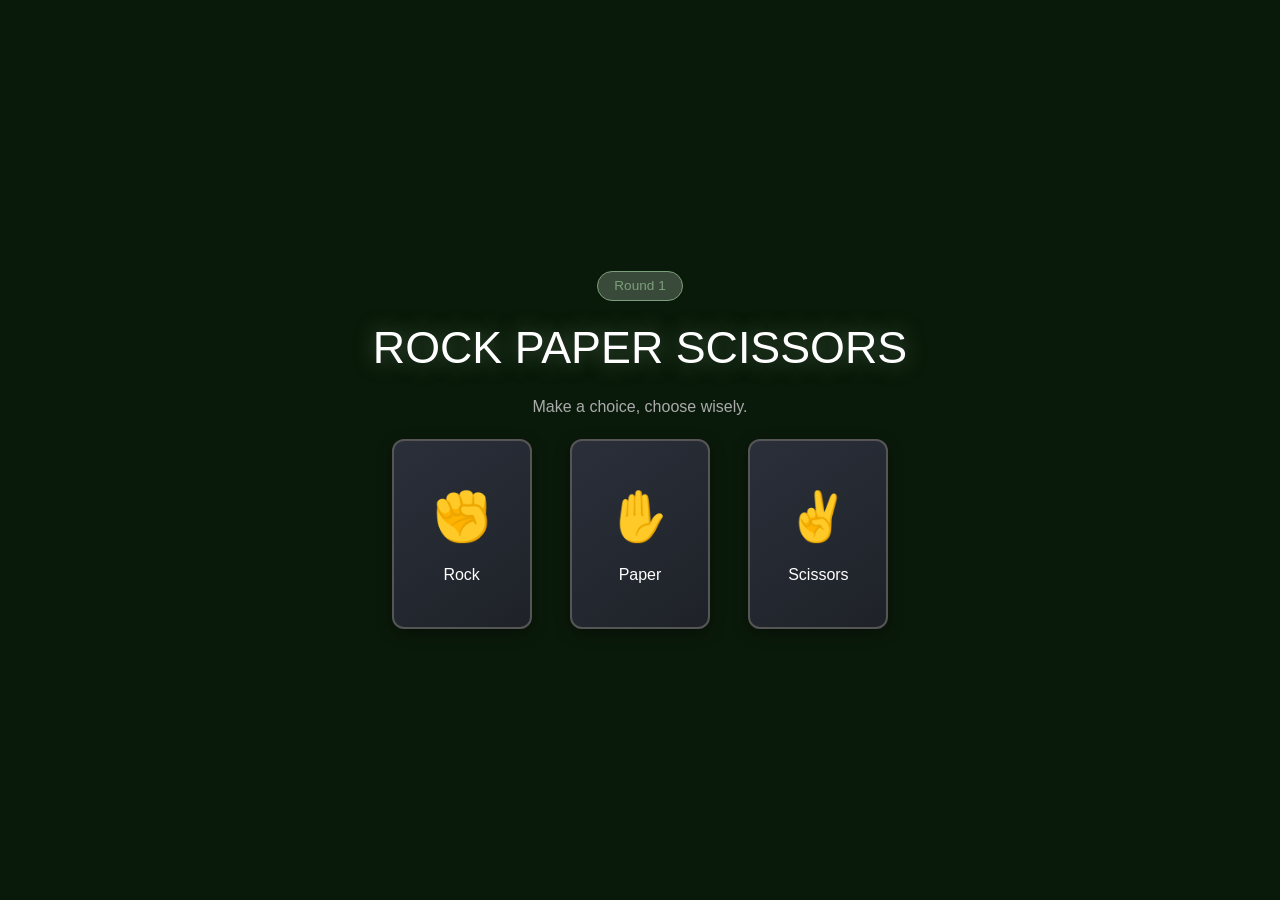
==== battle.html @ 3cfadb5a "Add files via upload" ====
﻿<!DOCTYPE html>
<html lang="en">
<head>
  <meta charset="utf-8">
  <meta name="viewport" content="width=device-width, initial-scale=1.0">
  <link rel="stylesheet" href="Bootstrap/bootstrap-5.3.8-dist/css/bootstrap.min.css">
  <link rel="stylesheet" href="CSS/battle.css">
  <title>WildCard - Battle</title>
</head>
<body>

<!-- ===== RPS SCREEN ===== -->
<div id="screenRPS" class="battle-screen">
  <div class="rps-wrapper">
    <div class="round-badge" id="rpsBadge">Round 1</div>
    <h2 class="rps-title">ROCK PAPER SCISSORS</h2>
    <p class="rps-subtitle" id="rpsSubtitle">Make a choice, choose wisely.</p>
    <div class="rps-choices" id="rpsChoices">
      <div class="rps-card" onclick="playRPS('rock')"><div class="rps-icon">&#x270A;</div><div class="rps-label">Rock</div></div>
      <div class="rps-card" onclick="playRPS('paper')"><div class="rps-icon">&#x270B;</div><div class="rps-label">Paper</div></div>
      <div class="rps-card" onclick="playRPS('scissors')"><div class="rps-icon">&#x270C;&#xFE0F;</div><div class="rps-label">Scissors</div></div>
    </div>
    <div class="rps-result hidden" id="rpsResult">
      <div class="rps-reveal">
        <div class="rps-side"><div class="rps-reveal-icon" id="playerRPSIcon"></div><div class="rps-reveal-label">You</div></div>
        <div class="rps-vs">VS</div>
        <div class="rps-side"><div class="rps-reveal-icon" id="aiRPSIcon"></div><div class="rps-reveal-label">Opponent</div></div>
      </div>
      <div class="rps-outcome" id="rpsOutcome"></div>
      <button class="btn-primary-game hidden" id="rpsContinueBtn" onclick="startBattle()">Start Battle</button>
    </div>
  </div>
</div>

<!-- ===== BATTLE SCREEN ===== -->
<div id="screenBattle" class="battle-screen hidden">

  <!-- HUD: Top bar -->
  <div class="hud-top">
    <div class="hud-left">
      <div class="hud-name-row">
        <span class="hud-name" id="opponentName">Opponent</span>
        <span class="element-badge" id="opponentElementBadge">🌑</span>
      </div>
      <div class="hp-bar-wrap">
        <div class="hp-bar-bg"><div class="hp-bar-fill opponent-hp" id="opponentHPBar"></div></div>
        <span class="hp-text" id="opponentHPText">150/150</span>
      </div>
      <div class="status-badges" id="opponentStatus"></div>
    </div>
    <div class="hud-center">
      <div class="round-timer" id="roundTimer">10:00</div>
      <div class="round-info">
        <span id="roundLabel">Round 1</span>
        <span id="levelLabel" class="level-badge">Level 1</span>
      </div>
      <div class="turn-info" id="turnInfo">YOUR TURN</div>
    </div>
    <div class="hud-right">
      <div class="hud-name-row hud-name-row-right">
        <span class="element-badge" id="playerElementBadge">🔥</span>
        <span class="hud-name">You</span>
      </div>
      <div class="hp-bar-wrap">
        <div class="hp-bar-bg"><div class="hp-bar-fill player-hp" id="playerHPBar"></div></div>
        <span class="hp-text" id="playerHPText">150/150</span>
      </div>
      <div class="energy-bar-wrap">
        <div class="energy-bar-bg"><div class="energy-bar-fill" id="playerEnergyBar"></div></div>
        <span class="energy-text" id="playerEnergyText">150/150</span>
      </div>
      <div class="status-badges" id="playerStatus"></div>
    </div>
  </div>

  <!-- TABLE -->
  <div class="table-felt">

    <!-- Opponent flat hand (top) -->
    <div class="opp-fan-area">
      <div class="opp-fan" id="opponentHand"></div>
    </div>

    <!-- Center play zone -->
    <div class="center-zone">
      <div class="deck-pile" id="deckPile" title="Draw from deck">
        <div class="deck-pile-cards">
          <div class="deck-pile-card"></div>
          <div class="deck-pile-card"></div>
          <div class="deck-pile-card"></div>
        </div>
        <div class="deck-pile-count" id="deckPileCount">0</div>
      </div>
      <div class="battle-log" id="battleLog"><div class="log-entry">Battle started!</div></div>
    </div>

    <!-- Player flat hand -->
    <div class="player-fan-area">
      <div class="player-fan" id="playerHand"></div>
    </div>

  </div>

  <!-- HUD: Bottom action bar -->
  <div class="hud-bottom">
    <div class="turn-timer-bar">
      <div class="turn-timer-fill" id="turnTimerFill"></div>
    </div>
    <div class="action-row">
      <div class="action-buttons" id="actionButtons">
        <button class="action-btn" id="btnShuffle" onclick="shuffleDeck()">🔀 Shuffle</button>
        <button class="action-btn" id="btnUseItem" onclick="openBag()">🎒 Items <span id="bagCount">(0)</span></button>
      </div>
      <div style="display:flex;align-items:center;gap:10px;">
        <span class="turn-timer-text" id="turnTimerText">1:00</span>
        <button class="pause-btn" onclick="openPause()">⏸</button>
      </div>
    </div>
  </div>

</div>

<!-- ===== ITEM BAG MODAL ===== -->
<div class="modal-overlay hidden" id="bagModal" onclick="closeBagOutside(event)">
  <div class="bag-modal">
    <h3 class="modal-title">&#x1F392; Item Bag</h3>
    <div class="bag-grid" id="bagGrid"></div>
    <button class="btn-secondary-game" onclick="closeBag()">Close</button>
  </div>
</div>

<!-- ===== ITEM REWARD SCREEN ===== -->
<div id="screenReward" class="battle-screen hidden">
  <div class="reward-wrapper">
    <h2 class="reward-title">&#x1F3C6; Round Complete!</h2>
    <p class="reward-subtitle" id="rewardSubtitle">Choose 1 item reward:</p>
    <div class="reward-items" id="rewardItems"></div>
    <div class="discard-section hidden" id="discardSection">
      <p class="discard-msg">Your bag is full! Discard an item to make room:</p>
      <div class="bag-grid" id="discardGrid"></div>
    </div>
  </div>
</div>

<!-- ===== GAME OVER SCREEN ===== -->
<div id="screenGameOver" class="battle-screen hidden">
  <div class="gameover-wrapper">
    <h2 class="gameover-title" id="gameOverTitle">GAME OVER</h2>
    <p class="gameover-sub" id="gameOverSub">You were defeated.</p>
    <div class="gameover-btns">
      <button class="btn-primary-game" onclick="tryAgain()">Try Again</button>
      <button class="btn-secondary-game" onclick="goMainMenu()">Main Menu</button>
    </div>
  </div>
</div>

<!-- Attack flash overlay & fullscreen prompt -->
<div class="attack-flash" id="attackFlash"></div>
<div id="fsPrompt" class="fs-prompt hidden" onclick="restoreFullscreen()">🖥️ Click to restore fullscreen</div>

<!-- Pause Modal -->
<div class="modal-overlay hidden" id="pauseModal">
  <div class="pause-modal">
    <h2 class="modal-title">⏸ Paused</h2>
    <button class="btn-primary-game" onclick="closePause()">▶ Resume</button>
    <button class="btn-danger-game btn-leave" onclick="leaveGame()">🚪 Leave Game</button>
  </div>
</div>

<script>
// ===================== CARD & ITEM DATA =====================
const ALL_CARDS = [
  {id:'flame_burst',name:'Flame Burst',element:'Fire',energy:1,damage:15,damageType:'single',effect:'burn30'},
  {id:'inferno_slash',name:'Inferno Slash',element:'Fire',energy:3,damage:40,damageType:'single',effect:'selfdmg10'},
  {id:'wildfire',name:'Wildfire',element:'Fire',energy:4,damage:25,damageType:'aoe',effect:'burn_chance'},
  {id:'aqua_shot',name:'Aqua Shot',element:'Water',energy:1,damage:15,damageType:'single',effect:''},
  {id:'tidal_wave',name:'Tidal Wave',element:'Water',energy:3,damage:30,damageType:'single',effect:'slow'},
  {id:'healing_rain',name:'Healing Rain',element:'Water',energy:2,damage:0,damageType:'heal',effect:'heal25'},
  {id:'vine_whip',name:'Vine Whip',element:'Grass',energy:1,damage:12,damageType:'single',effect:''},
  {id:'poison_spores',name:'Poison Spores',element:'Grass',energy:2,damage:10,damageType:'single',effect:'poison'},
  {id:'root_trap',name:'Root Trap',element:'Grass',energy:3,damage:15,damageType:'single',effect:'stun50'},
  {id:'thunder_strike',name:'Thunder Strike',element:'Lightning',energy:2,damage:30,damageType:'single',effect:''},
  {id:'static_field',name:'Static Field',element:'Lightning',energy:3,damage:20,damageType:'single',effect:'stun_chance'},
  {id:'overcharge',name:'Overcharge',element:'Lightning',energy:2,damage:0,damageType:'buff',effect:'buff_crit'},
  {id:'rock_smash',name:'Rock Smash',element:'Earth',energy:2,damage:25,damageType:'single',effect:''},
  {id:'stone_wall',name:'Stone Wall',element:'Earth',energy:2,damage:0,damageType:'buff',effect:'defense'},
  {id:'earthquake',name:'Earthquake',element:'Earth',energy:4,damage:35,damageType:'aoe',effect:''},
  {id:'air_slash',name:'Air Slash',element:'Wind',energy:1,damage:15,damageType:'single',effect:'fast'},
  {id:'tornado',name:'Tornado',element:'Wind',energy:3,damage:10,damageType:'multi3',effect:'rng'},
  {id:'tailwind',name:'Tailwind',element:'Wind',energy:2,damage:0,damageType:'buff',effect:'buff_speed'},
  {id:'holy_beam',name:'Holy Beam',element:'Light',energy:3,damage:35,damageType:'single',effect:'2x_dark'},
  {id:'divine_shield',name:'Divine Shield',element:'Light',energy:2,damage:0,damageType:'buff',effect:'shield50'},
  {id:'sanctuary',name:'Sanctuary',element:'Light',energy:4,damage:0,damageType:'heal',effect:'heal_shield'},
  {id:'shadow_strike',name:'Shadow Strike',element:'Dark',energy:2,damage:40,damageType:'single',effect:''},
  {id:'blood_pact',name:'Blood Pact',element:'Dark',energy:3,damage:55,damageType:'single',effect:'selfdmg15'},
  {id:'void_explosion',name:'Void Explosion',element:'Dark',energy:5,damage:80,damageType:'single',effect:'both_dmg'}
];

const ALL_ITEMS = [
  {id:'small_potion',name:'Small Potion',icon:'🧪',rarity:'common',desc:'Heal 20 HP',type:'heal',value:20},
  {id:'mega_potion',name:'Mega Potion',icon:'🧪',rarity:'uncommon',desc:'Heal 50 HP',type:'heal',value:50},
  {id:'regen_herb',name:'Regen Herb',icon:'🌿',rarity:'common',desc:'Heal 10 HP/turn x3',type:'regen',value:10,turns:3},
  {id:'iron_shield',name:'Iron Shield',icon:'🛡',rarity:'common',desc:'50% dmg reduction 1 turn',type:'shield',value:0.5,turns:1},
  {id:'holy_barrier',name:'Holy Barrier',icon:'✨',rarity:'uncommon',desc:'Negate next attack',type:'barrier',value:0},
  {id:'stone_skin',name:'Stone Skin',icon:'🪨',rarity:'common',desc:'+25% defense 3 turns',type:'defense',value:0.25,turns:3},
  {id:'flame_oil',name:'Flame Oil',icon:'🔥',rarity:'common',desc:'Next attack applies Burn',type:'buff_burn',value:0},
  {id:'voltage_core',name:'Voltage Core',icon:'⚡',rarity:'uncommon',desc:'Next Lightning +50% dmg',type:'buff_lightning',value:0.5},
  {id:'freeze_bomb',name:'Freeze Bomb',icon:'❄',rarity:'uncommon',desc:'40% freeze enemy',type:'freeze',value:0.4},
  {id:'dark_crystal',name:'Dark Crystal',icon:'🌑',rarity:'uncommon',desc:'Double next attack + recoil',type:'double_atk',value:2},
  {id:'purify_potion',name:'Purify Potion',icon:'✨',rarity:'common',desc:'Remove all debuffs',type:'purify',value:0},
  {id:'energy_water',name:'Energy Water',icon:'💧',rarity:'common',desc:'Restore 2 Energy',type:'energy',value:2},
  {id:'speed_feather',name:'Speed Feather',icon:'🌪',rarity:'uncommon',desc:'Gain extra turn chance',type:'extra_turn',value:0},
  {id:'shuffle_scroll',name:'Shuffle Scroll',icon:'🎴',rarity:'common',desc:'Shuffle hand, draw new',type:'shuffle',value:0},
  {id:'draw_tome',name:'Draw Tome',icon:'📖',rarity:'uncommon',desc:'Draw 2 extra cards',type:'draw',value:2},
  {id:'recall_orb',name:'Recall Orb',icon:'🔄',rarity:'uncommon',desc:'Return 1 used card to hand',type:'recall',value:0},
  {id:'poison_bottle',name:'Poison Bottle',icon:'☠',rarity:'common',desc:'Poison enemy 3 turns',type:'debuff_poison',value:0},
  {id:'freeze_trap',name:'Freeze Trap',icon:'❄',rarity:'common',desc:'40% stun enemy',type:'debuff_stun',value:0.4},
  {id:'smoke_bomb',name:'Smoke Bomb',icon:'🌫',rarity:'common',desc:'-30% enemy accuracy',type:'debuff_acc',value:0.3},
  {id:'phoenix_feather',name:'Phoenix Feather',icon:'👑',rarity:'legendary',desc:'Revive once with 30% HP',type:'revive',value:0.3},
  {id:'time_crystal',name:'Time Crystal',icon:'⏳',rarity:'legendary',desc:'Pause turn timer 10 sec',type:'pause_timer',value:10},
  {id:'chaos_dice',name:'Chaos Dice',icon:'🌌',rarity:'legendary',desc:'Random: huge heal/dmg/buff/debuff',type:'chaos',value:0}
];

const ELEMENT_ICONS = {Fire:'🔥',Water:'💧',Grass:'🌿',Lightning:'⚡',Earth:'🪨',Wind:'🌪',Light:'✨',Dark:'🌑'};
const ELEMENT_COLORS = {
  Fire:{bg:'#3a1a0a',border:'#c0440a',badge:'#e05a1a'},
  Water:{bg:'#0a1a3a',border:'#0a60c0',badge:'#1a80e0'},
  Grass:{bg:'#0a2a0a',border:'#2a8a2a',badge:'#3aaa3a'},
  Lightning:{bg:'#2a2a0a',border:'#c0b000',badge:'#e0d000'},
  Earth:{bg:'#2a1a0a',border:'#8a5a2a',badge:'#aa7a3a'},
  Wind:{bg:'#0a2a2a',border:'#2aaaa0',badge:'#3acac0'},
  Light:{bg:'#2a2a1a',border:'#c0c060',badge:'#e0e080'},
  Dark:{bg:'#1a0a2a',border:'#6a2a9a',badge:'#8a3aba'}
};

// Type chart: attacker element -> {strong:[],weak:[]}
const TYPE_CHART = {
  Fire:      {strong:['Grass','Wind'],   weak:['Water','Earth']},
  Water:     {strong:['Fire','Earth'],   weak:['Grass','Lightning']},
  Grass:     {strong:['Water','Earth'],  weak:['Fire','Wind']},
  Lightning: {strong:['Water','Wind'],   weak:['Earth']},
  Earth:     {strong:['Fire','Lightning'],weak:['Water','Grass']},
  Wind:      {strong:['Grass','Lightning'],weak:['Fire','Earth']},
  Light:     {strong:['Dark'],           weak:[]},
  Dark:      {strong:['Fire','Water','Grass','Lightning','Earth','Wind','Light','Dark'],weak:[]}
};

function getMultiplier(attackerEl, defenderEl) {
  if (attackerEl === 'Neutral' || defenderEl === 'Neutral') return 1;
  if (attackerEl === 'Dark') return 2;
  if (defenderEl === 'Dark' && attackerEl === 'Light') return 2;
  if (defenderEl === 'Light') return 0.5;
  const chart = TYPE_CHART[attackerEl];
  if (!chart) return 1;
  if (chart.strong.includes(defenderEl)) return 2;
  if (chart.weak.includes(defenderEl)) return 0.5;
  return 1;
}

// ===================== GAME STATE =====================
let round = 1;
let firstTurn = 'player'; // from URL param
let currentTurn = 'player';
let playerHP = 150, playerMaxHP = 150;
let playerEnergy = 150, playerMaxEnergy = 150;
let opponentHP = 150, opponentMaxHP = 150;
let playerHand = [], opponentHand = [];
let playerDeck = []; // full deck pool
let playerUsedCards = [];
let playerBag = []; // items
let playerElement = 'Neutral';
let opponentElement = 'Neutral';
let playerStatus = {}; // {burn:0,poison:0,stun:0,shield:0,regen:0,defense:0,critBuff:false,barrier:false,doubleatk:false,burnBuff:false,lightningBuff:false,smokeAcc:0,slow:0}
let opponentStatus = {};
let roundTimerSec = 600; // 10 min
let turnTimerSec = 60;
let roundTimerInterval = null;
let turnTimerInterval = null;
let pendingRewardItems = [];
let pendingDiscardCallback = null;
let phoenixUsed = false;
let poisonStacks = {player:0, opponent:0};

// ===================== INIT =====================
window.onload = function() {
  // Apply saved settings (fullscreen persists across pages)
  if (localStorage.getItem('fullscreen') === '1') {
    document.documentElement.requestFullscreen().catch(()=>{});
  }
  // Load items from storage
  try { playerBag = JSON.parse(localStorage.getItem('wildcardItems') || '[]'); } catch(e){ playerBag=[]; }
  // Get params from URL
  const params = new URLSearchParams(window.location.search);
  firstTurn = params.get('first') || 'player';
  round = parseInt(params.get('round') || '1');
  showScreen('screenRPS');
  updateRPSBadge();
};

function updateRPSBadge() {
  document.getElementById('rpsBadge').textContent = 'Round ' + round;
  const isBoss = round % 5 === 0;
  document.getElementById('rpsSubtitle').textContent = isBoss ? 'BOSS BATTLE! Make a choice, choose wisely.' : 'Make a choice, choose wisely.';
}

// ===================== SCREEN NAV =====================
function showScreen(id) {
  document.querySelectorAll('.battle-screen').forEach(s => s.classList.add('hidden'));
  document.getElementById(id).classList.remove('hidden');
}

// ===================== RPS =====================
const RPS_ICONS = {rock:'✊',paper:'✋',scissors:'✌️'};
const RPS_OPTIONS = ['rock','paper','scissors'];

function playRPS(pick) {
  const aiPick = RPS_OPTIONS[Math.floor(Math.random()*3)];
  document.getElementById('playerRPSIcon').textContent = RPS_ICONS[pick];
  document.getElementById('aiRPSIcon').textContent = RPS_ICONS[aiPick];
  let outcome, text;
  if (pick === aiPick) { outcome='tie'; text="🤝 It's a tie! Play again..."; }
  else if ((pick==='rock'&&aiPick==='scissors')||(pick==='scissors'&&aiPick==='paper')||(pick==='paper'&&aiPick==='rock')) {
    outcome='win'; firstTurn='player'; text='PLAYER FIRST TURN!';
  } else {
    outcome='lose'; firstTurn='ai'; text='OPPONENT FIRST TURN!';
  }
  document.getElementById('rpsOutcome').textContent = text;
  document.getElementById('rpsChoices').classList.add('hidden');
  document.getElementById('rpsResult').classList.remove('hidden');
  if (outcome==='tie') {
    document.getElementById('rpsContinueBtn').classList.add('hidden');
    setTimeout(()=>{
      document.getElementById('rpsChoices').classList.remove('hidden');
      document.getElementById('rpsResult').classList.add('hidden');
    },1800);
  } else {
    document.getElementById('rpsContinueBtn').classList.remove('hidden');
  }
}

// ===================== START BATTLE =====================
function startBattle() {
  currentTurn = firstTurn;
  playerHP = 150; playerMaxHP = 150;
  playerEnergy = 150; playerMaxEnergy = 150;
  playerStatus = {burn:0,poison:0,stun:0,shield:0,regen:0,defense:0,critBuff:false,barrier:false,doubleatk:false,burnBuff:false,lightningBuff:false,smokeAcc:0,slow:0};
  opponentStatus = {burn:0,poison:0,stun:0,shield:0,regen:0,defense:0,critBuff:false,barrier:false,doubleatk:false,burnBuff:false,lightningBuff:false,smokeAcc:0,slow:0};
  poisonStacks = {player:0,opponent:0};
  playerElement = 'Neutral';
  opponentElement = 'Neutral';

  const isBoss = round % 5 === 0;
  const lvl = Math.ceil(round / 5);
  opponentMaxHP = isBoss ? 200 : 150;
  opponentHP = opponentMaxHP;

  // Determine opponent element randomly
  const elements = ['Fire','Water','Grass','Lightning','Earth','Wind','Light','Dark'];
  // Opponent starts Neutral — element set when first card is played

  // Build player deck
  const saved = localStorage.getItem('wildcardDeck');
  let savedDeck = [];
  if (saved) {
    try {
      const parsed = JSON.parse(saved);
      parsed.forEach(e => {
        const card = ALL_CARDS.find(c => c.id === e.card.id);
        if (card) for (let i = 0; i < e.count; i++) savedDeck.push({...card});
      });
    } catch(err) {}
  }

  if (savedDeck.length > 0) {
    // Use saved deck — shuffle it and use as the full deck pool
    playerDeck = shuffle([...savedDeck]);
    addLog('Using your saved deck (' + savedDeck.length + ' cards).');
  } else {
    // No saved deck — use all cards randomly
    playerDeck = shuffle([...ALL_CARDS].map(c => ({...c})));
    addLog('No saved deck found — using random cards.');
  }
  playerHand = playerDeck.splice(0,7);
  playerUsedCards = [];

  // Opponent hand: 7 random cards
  opponentHand = shuffle([...ALL_CARDS].map(c=>({...c}))).slice(0,7);

  // UI
  const opName = isBoss ? 'BOSS' : ('Opponent Lv'+lvl);
  document.getElementById('opponentName').textContent = opName;
  document.getElementById('roundLabel').textContent = 'Round ' + round;
  document.getElementById('levelLabel').textContent = isBoss ? 'BOSS' : 'Level '+lvl;
  document.getElementById('levelLabel').className = 'level-badge' + (isBoss?' boss-badge':'');

  updateHPBars();
  updateEnergyBar();
  renderPlayerHand();
  renderOpponentHand();
  updateBagCount();
  renderStatusBadges();
  updateDeckPileCount();
  updateElementBadges();

  showScreen('screenBattle');
  startRoundTimer();

  if (currentTurn === 'player') {
    startPlayerTurn();
  } else {
    setTurnInfo('OPPONENT TURN');
    disableActions();
    setTimeout(()=>doOpponentTurn(), 1500);
  }
}

function shuffle(arr) {
  for (let i=arr.length-1;i>0;i--) {
    const j=Math.floor(Math.random()*(i+1));
    [arr[i],arr[j]]=[arr[j],arr[i]];
  }
  return arr;
}

// ===================== TIMERS =====================
function startRoundTimer() {
  roundTimerSec = 600;
  clearInterval(roundTimerInterval);
  roundTimerInterval = setInterval(()=>{
    roundTimerSec--;
    const m=Math.floor(roundTimerSec/60), s=roundTimerSec%60;
    document.getElementById('roundTimer').textContent = m+':'+(s<10?'0':'')+s;
    if (roundTimerSec<=0) { clearInterval(roundTimerInterval); timeOut(); }
  },1000);
}

function startTurnTimer() {
  turnTimerSec = 60;
  resumeTurnTimer();
}

function resumeTurnTimer() {
  clearInterval(turnTimerInterval);
  const fill = document.getElementById('turnTimerFill');
  const text = document.getElementById('turnTimerText');
  // Update display immediately
  const pct = (turnTimerSec / 60) * 100;
  fill.style.width = pct + '%';
  fill.style.background = pct > 50 ? '#7c9e7a' : pct > 25 ? '#e0d000' : '#e05a1a';
  text.textContent = '0:' + (turnTimerSec < 10 ? '0' : '') + turnTimerSec;

  turnTimerInterval = setInterval(() => {
    turnTimerSec--;
    const p = (turnTimerSec / 60) * 100;
    fill.style.width = p + '%';
    fill.style.background = p > 50 ? '#7c9e7a' : p > 25 ? '#e0d000' : '#e05a1a';
    text.textContent = '0:' + (turnTimerSec < 10 ? '0' : '') + turnTimerSec;
    if (turnTimerSec <= 0) { clearInterval(turnTimerInterval); endPlayerTurn(); }
  }, 1000);
}

function stopTurnTimer() { clearInterval(turnTimerInterval); }

function timeOut() {
  addLog('Time ran out! You lose!');
  endGame(false);
}

// ===================== PLAYER TURN =====================
function startPlayerTurn() {
  setTurnInfo('YOUR TURN');
  selectingCard = false;
  applyStartOfTurnEffects('player');

  // Check stun BEFORE enabling actions
  if (playerStatus.stun > 0) {
    playerStatus.stun--;
    addLog('You are stunned! Skipping turn.');
    renderStatusBadges();
    disableActions();
    // Make sure cards are also unclickable
    document.querySelectorAll('.hand-card').forEach(c => c.style.pointerEvents = 'none');
    setTimeout(() => endPlayerTurn(), 1800);
    return;
  }

  enableActions();
  startTurnTimer();
}

function endPlayerTurn() {
  stopTurnTimer();
  disableActions();
  selectingCard = false;
  document.querySelectorAll('.hand-card').forEach(c=>c.classList.remove('selected'));
  currentTurn = 'ai';
  setTurnInfo('OPPONENT TURN');
  setTimeout(()=>doOpponentTurn(), 1200);
}

function enableActions() {
  document.getElementById('actionButtons').querySelectorAll('button').forEach(b=>b.disabled=false);
  // Also enable card clicks
  document.querySelectorAll('.hand-card').forEach(c=>c.style.pointerEvents='');
}

function disableActions() {
  document.getElementById('actionButtons').querySelectorAll('button').forEach(b=>b.disabled=true);
  // Also disable card clicks
  document.querySelectorAll('.hand-card').forEach(c=>c.style.pointerEvents='none');
}

function setTurnInfo(text) {
  const el = document.getElementById('turnInfo');
  el.textContent = text;
  el.className = 'turn-info ' + (text.includes('YOUR')?'your-turn':'opp-turn');
}

// ===================== PLAYER ACTIONS =====================
function playCard(index) {
  // Only allow during player turn
  if (currentTurn !== 'player') return;
  const card = playerHand[index];
  if (!card) return;
  if (playerEnergy < card.energy) { addLog('Not enough energy!'); return; }

  stopTurnTimer();
  selectingCard = false;
  document.querySelectorAll('.hand-card').forEach(c=>c.classList.remove('selecting'));
  // Animate the card flying up
  const cardEl = document.querySelectorAll('.hand-card')[index];
  animateCardPlay(cardEl, () => {
    playerEnergy -= card.energy;
    playerHand.splice(index,1);
    playerUsedCards.push(card);

    // Update player's active element to the card just played
    playerElement = card.element;
    updateElementBadges();

    // Play attack animation then apply effect
    if (card.damageType !== 'heal' && card.damageType !== 'buff') {
      playAttackAnimation(card.element, 'opponent', () => {
        applyCardEffect(card, 'player', 'opponent');
        updateEnergyBar();
        renderPlayerHand();
        updateHPBars();
        renderStatusBadges();
        updateDeckPileCount();
        if (opponentHP <= 0) { clearInterval(roundTimerInterval); winRound(); return; }
        if (playerHP <= 0) { clearInterval(roundTimerInterval); checkDeath('player'); return; }
        endPlayerTurn();
      });
    } else {
      applyCardEffect(card, 'player', 'opponent');
      updateEnergyBar();
      renderPlayerHand();
      updateHPBars();
      renderStatusBadges();
      updateDeckPileCount();
      if (opponentHP <= 0) { clearInterval(roundTimerInterval); winRound(); return; }
      if (playerHP <= 0) { clearInterval(roundTimerInterval); checkDeath('player'); return; }
      endPlayerTurn();
    }
  });
}

function shuffleDeck() {
  stopTurnTimer();
  // Refill deck if empty (infinite deck — reshuffles source cards)
  if (playerDeck.length === 0) {
    refillDeck();
  }
  animateShuffle(() => {
    const drawCount = Math.min(7 - playerHand.length, playerDeck.length);
    if (drawCount <= 0) {
      addLog('Hand is already full!');
      endPlayerTurn();
      return;
    }
    const drawn = playerDeck.splice(0, drawCount);
    playerHand = [...playerHand, ...drawn];
    addLog('Drew ' + drawCount + ' card(s) from the deck.');
    renderPlayerHand();
    updateDeckPileCount();
    endPlayerTurn();
  });
}

function refillDeck() {
  // Always refill from ALL cards randomly — not the saved deck
  playerDeck = shuffle([...ALL_CARDS].map(c => ({...c})));
  addLog('Deck reshuffled! (' + playerDeck.length + ' cards)');
  updateDeckPileCount();
}

// ===================== CARD EFFECT ENGINE =====================
function applyCardEffect(card, attacker, defender) {
  const atkStatus = attacker==='player'?playerStatus:opponentStatus;
  const defStatus = defender==='player'?playerStatus:opponentStatus;
  let dmg = card.damage;

  // Multipliers
  const atkEl = attacker==='player'?playerElement:opponentElement;
  const defEl = defender==='player'?playerElement:opponentElement;
  const mult = getMultiplier(atkEl, defEl);

  // Buffs
  let critActive = false;
  if (atkStatus.critBuff) {
    // Overcharge: guaranteed crit next attack
    critActive = true;
    atkStatus.critBuff = false;
  } else if (Math.random() < 0.1) {
    // Base 10% crit chance on every attack
    critActive = true;
  }
  if (critActive) {
    dmg = Math.floor(dmg * 1.5);
    addLog('⚡ Critical Hit! x1.5');
  }
  if (atkStatus.doubleatk) { dmg = Math.floor(dmg*2); atkStatus.doubleatk=false; }
  if (atkStatus.burnBuff && card.element==='Fire') { card = {...card, effect: card.effect||'burn30'}; atkStatus.burnBuff=false; }
  if (atkStatus.lightningBuff && card.element==='Lightning') { dmg=Math.floor(dmg*1.5); atkStatus.lightningBuff=false; }

  // Smoke accuracy debuff
  if (atkStatus.smokeAcc > 0) {
    if (Math.random() < atkStatus.smokeAcc) { addLog(attacker==='player'?'Your attack missed!':'Opponent missed!'); return; }
  }

  dmg = Math.floor(dmg * mult);
  if (mult===2) addLog('Super effective! x2');
  if (mult===0.5) addLog('Not very effective... x0.5');

  // Damage types
  if (card.damageType==='heal') {
    const healAmt = card.effect==='heal25'?25:card.effect==='heal_shield'?30:0;
    if (attacker==='player') { playerHP=Math.min(playerMaxHP,playerHP+healAmt); addLog('You healed '+healAmt+' HP!'); }
    else { opponentHP=Math.min(opponentMaxHP,opponentHP+healAmt); addLog('Opponent healed '+healAmt+' HP!'); }
    if (card.effect==='heal_shield') { atkStatus.shield=1; addLog((attacker==='player'?'You':'Opponent')+' gained a shield!'); }
    return;
  }
  if (card.damageType==='buff') {
    applyBuff(card, attacker);
    return;
  }

  // Apply defense reduction
  let finalDmg = dmg;
  if (defStatus.barrier) { finalDmg=0; defStatus.barrier=false; addLog((defender==='player'?'Your':'Opponent')+' barrier blocked the attack!'); }
  else if (defStatus.shield>0) { finalDmg=Math.floor(finalDmg*0.5); defStatus.shield=0; addLog('Shield reduced damage!'); }
  else if (defStatus.defense>0) { finalDmg=Math.floor(finalDmg*(1-0.25)); }

  if (card.damageType==='multi3') {
    let total=0;
    for(let i=0;i<3;i++) total+=Math.floor(finalDmg*(0.8+Math.random()*0.4));
    finalDmg=total;
    addLog((attacker==='player'?'You':'Opponent')+' hit 3 times for '+finalDmg+' total!');
  } else if (card.damageType==='aoe') {
    addLog((attacker==='player'?'You':'Opponent')+' used '+card.name+' for '+finalDmg+' AoE damage!');
  } else {
    addLog((attacker==='player'?'You':'Opponent')+' used '+card.name+' for '+finalDmg+' damage!'+(mult===2?' (Super effective!)':mult===0.5?' (Not effective)':''));
  }

  if (defender==='player') playerHP=Math.max(0,playerHP-finalDmg);
  else opponentHP=Math.max(0,opponentHP-finalDmg);

  // Self damage effects
  if (card.effect==='selfdmg10') { if(attacker==='player'){playerHP=Math.max(0,playerHP-10);addLog('Recoil: You took 10 damage!');}else{opponentHP=Math.max(0,opponentHP-10);} }
  if (card.effect==='selfdmg15') { if(attacker==='player'){playerHP=Math.max(0,playerHP-15);addLog('Recoil: You took 15 damage!');}else{opponentHP=Math.max(0,opponentHP-15);} }
  if (card.effect==='both_dmg') { const bd=Math.floor(finalDmg*0.3); if(attacker==='player'){playerHP=Math.max(0,playerHP-bd);addLog('Void explosion recoil: '+bd+' damage!');}else{opponentHP=Math.max(0,opponentHP-bd);} }

  // Status effects
  applyStatusEffect(card.effect, defender, defStatus);
}

function applyBuff(card, target) {
  const st = target==='player'?playerStatus:opponentStatus;
  const name = target==='player'?'You':'Opponent';
  if (card.effect==='buff_crit') { st.critBuff=true; addLog(name+' buffed crit!'); }
  if (card.effect==='defense') { st.defense=3; addLog(name+' raised defense!'); }
  if (card.effect==='shield50') { st.shield=1; addLog(name+' raised a shield!'); }
  if (card.effect==='buff_speed') { addLog(name+' used Tailwind! (speed buff)'); }
}

function applyStatusEffect(effect, target, defStatus) {
  const name = target==='player'?'You':'Opponent';
  if (effect==='burn30'&&Math.random()<0.3) { defStatus.burn=3; addLog(name+' is burned!'); }
  if (effect==='burn_chance'&&Math.random()<0.4) { defStatus.burn=3; addLog(name+' is burned!'); }
  if (effect==='poison') { defStatus.poison=3; poisonStacks[target]=1; addLog(name+' is poisoned!'); }
  if (effect==='stun50'&&Math.random()<0.5) { defStatus.stun=1; addLog(name+' is stunned!'); }
  if (effect==='stun_chance'&&Math.random()<0.3) { defStatus.stun=1; addLog(name+' is stunned!'); }
  if (effect==='slow') { defStatus.slow=3; addLog(name+' is slowed!'); }
  if (effect==='2x_dark'&&(target==='player'?opponentElement:playerElement)==='Dark') { addLog('Holy Beam: 2x vs Dark!'); }
}

function applyStartOfTurnEffects(who) {
  const st = who==='player'?playerStatus:opponentStatus;
  const name = who==='player'?'You':'Opponent';
  if (st.burn>0) {
    const dmg=5; st.burn--;
    if(who==='player') playerHP=Math.max(0,playerHP-dmg); else opponentHP=Math.max(0,opponentHP-dmg);
    addLog(name+' took '+dmg+' burn damage!');
  }
  if (st.poison>0) {
    const stacks = poisonStacks[who]||1;
    const dmg = stacks===1?4:stacks===2?6:8;
    poisonStacks[who]=Math.min(3,(poisonStacks[who]||1)+1);
    st.poison--;
    if(who==='player') playerHP=Math.max(0,playerHP-dmg); else opponentHP=Math.max(0,opponentHP-dmg);
    addLog(name+' took '+dmg+' poison damage!');
  }
  if (st.regen>0) {
    st.regen--;
    if(who==='player') playerHP=Math.min(playerMaxHP,playerHP+10); else opponentHP=Math.min(opponentMaxHP,opponentHP+10);
    addLog(name+' regenerated 10 HP!');
  }
  if (st.defense>0) st.defense--;
  updateHPBars();
  renderStatusBadges();
}

// ===================== OPPONENT AI =====================
function doOpponentTurn() {
  applyStartOfTurnEffects('opponent');
  if (opponentHP <= 0) { clearInterval(roundTimerInterval); winRound(); return; }
  if (playerHP <= 0) { clearInterval(roundTimerInterval); checkDeath('player'); return; }

  // Check stun AFTER start-of-turn effects
  if (opponentStatus.stun > 0) {
    opponentStatus.stun--;
    addLog('Opponent is stunned! Skipping turn.');
    renderStatusBadges();
    currentTurn = 'player';
    setTimeout(() => startPlayerTurn(), 1200);
    return;
  }

  const lvl = Math.ceil(round / 5);
  const isBoss = round % 5 === 0;
  const smart = lvl >= 2 || isBoss;

  // Pick card
  let card = null;
  const affordable = opponentHand.filter(c => c.energy <= 150);
  if (affordable.length > 0) {
    if (smart) {
      // Pick highest effective damage card
      card = affordable.reduce((best, c) => {
        const mult = getMultiplier(opponentElement, playerElement);
        const eff = c.damage * mult;
        const bestEff = best.damage * getMultiplier(opponentElement, playerElement);
        return eff > bestEff ? c : best;
      });
    } else {
      card = affordable[Math.floor(Math.random() * affordable.length)];
    }
    const idx = opponentHand.indexOf(card);
    opponentHand.splice(idx, 1);
    renderOpponentHand();
    // Update opponent's active element to the card just played
    opponentElement = card.element;
    updateElementBadges();
    // Opponent attack animation
    if (card.damageType !== 'heal' && card.damageType !== 'buff') {
      // Flip projectile direction for opponent (top to bottom)
      const flash = document.getElementById('attackFlash');
      flash.className = 'attack-flash flash-' + card.element;
      flash.classList.add('active');
      setTimeout(() => flash.classList.remove('active'), 500);
      const proj = document.createElement('div');
      proj.className = 'projectile';
      proj.textContent = ELEMENT_PROJECTILES[card.element] || '💥';
      document.body.appendChild(proj);
      const fromEl = document.getElementById('opponentHand');
      const toEl   = document.getElementById('playerHand');
      const fromRect = fromEl.getBoundingClientRect();
      const toRect   = toEl.getBoundingClientRect();
      proj.style.left = (fromRect.left + fromRect.width/2) + 'px';
      proj.style.top  = (fromRect.top) + 'px';
      proj.style.transition = 'left 0.4s ease, top 0.4s ease, opacity 0.4s ease, transform 0.4s ease';
      requestAnimationFrame(() => requestAnimationFrame(() => {
        proj.style.left = (toRect.left + toRect.width/2) + 'px';
        proj.style.top  = (toRect.top + toRect.height/2) + 'px';
        proj.style.opacity = '0';
        proj.style.transform = 'scale(2)';
      }));
      setTimeout(() => {
        proj.remove();
        if (['Lightning','Earth','Dark','Fire'].includes(card.element)) {
          const bs = document.getElementById('screenBattle');
          if (bs) { bs.classList.add('screen-shake'); setTimeout(() => bs.classList.remove('screen-shake'), 350); }
        }
        const hpBar = document.getElementById('playerHPBar');
        if (hpBar) { hpBar.classList.add('hp-hit'); setTimeout(() => hpBar.classList.remove('hp-hit'), 300); }
        applyCardEffect(card, 'opponent', 'player');
        updateHPBars();
        renderStatusBadges();
        finishOpponentTurn();
      }, 450);
    } else {
      applyCardEffect(card, 'opponent', 'player');
      updateHPBars();
      renderStatusBadges();
      finishOpponentTurn();
    }
  } else {
    addLog('Opponent has no affordable cards and shuffles.');
    opponentHand = shuffle([...ALL_CARDS].map(c=>({...c}))).slice(0,7);
    finishOpponentTurn();
  }
}

function finishOpponentTurn() {
  if (playerHP <= 0) { clearInterval(roundTimerInterval); checkDeath('player'); return; }
  if (opponentHP <= 0) { clearInterval(roundTimerInterval); winRound(); return; }
  currentTurn = 'player';
  setTimeout(()=>startPlayerTurn(), 1000);
}

// ===================== ITEMS =====================
function openBag() {
  if (!document.getElementById('btnUseItem').disabled) {
    renderBagGrid();
    document.getElementById('bagModal').classList.remove('hidden');
  }
}
function closeBag() { document.getElementById('bagModal').classList.add('hidden'); }
function closeBagOutside(e) { if(e.target===document.getElementById('bagModal')) closeBag(); }

function renderBagGrid() {
  const grid = document.getElementById('bagGrid');
  grid.innerHTML = '';
  if (playerBag.length === 0) { grid.innerHTML = '<p style="color:#888;text-align:center">Bag is empty.</p>'; return; }
  playerBag.forEach((itemId, idx) => {
    const item = ALL_ITEMS.find(i=>i.id===itemId);
    if (!item) return;
    const el = document.createElement('div');
    el.className = 'bag-item rarity-'+item.rarity;
    el.innerHTML = '<div class="item-icon">'+item.icon+'</div><div class="item-name">'+item.name+'</div><div class="item-desc">'+item.desc+'</div>';
    el.onclick = () => useItem(idx);
    grid.appendChild(el);
  });
}

function useItem(idx) {
  const item = ALL_ITEMS.find(i=>i.id===playerBag[idx]);
  if (!item) return;
  stopTurnTimer();
  closeBag();
  playerBag.splice(idx,1);
  saveItems();
  updateBagCount();
  applyItem(item);
  updateHPBars();
  renderStatusBadges();
  if (opponentHP<=0){clearInterval(roundTimerInterval);winRound();return;}
  if (playerHP<=0){clearInterval(roundTimerInterval);checkDeath('player');return;}
  // Item use does NOT end turn — resume timer from where it left off
  resumeTurnTimer();
}

function applyItem(item) {
  switch(item.type) {
    case 'heal': playerHP=Math.min(playerMaxHP,playerHP+item.value); addLog('Used '+item.name+': healed '+item.value+' HP!'); break;
    case 'regen': playerStatus.regen=(item.turns||3); addLog('Used '+item.name+': regen for '+item.turns+' turns!'); break;
    case 'shield': playerStatus.shield=1; addLog('Used '+item.name+': shield active!'); break;
    case 'barrier': playerStatus.barrier=true; addLog('Used '+item.name+': next attack blocked!'); break;
    case 'defense': playerStatus.defense=(item.turns||3); addLog('Used '+item.name+': defense up!'); break;
    case 'buff_burn': playerStatus.burnBuff=true; addLog('Used '+item.name+': next Fire attack burns!'); break;
    case 'buff_lightning': playerStatus.lightningBuff=true; addLog('Used '+item.name+': next Lightning +50%!'); break;
    case 'freeze': if(Math.random()<item.value){opponentStatus.stun=1;addLog('Freeze Bomb: opponent frozen!');} else addLog('Freeze Bomb missed!'); break;
    case 'double_atk': playerStatus.doubleatk=true; playerHP=Math.max(0,playerHP-10); addLog('Dark Crystal: next attack doubled! Took 10 recoil.'); break;
    case 'purify': playerStatus.burn=0;playerStatus.poison=0;playerStatus.stun=0;playerStatus.slow=0; addLog('Purified all debuffs!'); break;
    case 'energy': playerEnergy=Math.min(playerMaxEnergy,playerEnergy+item.value); updateEnergyBar(); addLog('Restored '+item.value+' energy!'); break;
    case 'extra_turn': if(Math.random()<0.5){addLog('Speed Feather: extra turn!');currentTurn='player';setTimeout(()=>startPlayerTurn(),500);return;} else addLog('Speed Feather: no extra turn this time.'); break;
    case 'shuffle': shuffleDeck(); return;
    case 'draw': { const drawn=playerDeck.splice(0,Math.min(2,playerDeck.length)); playerHand=[...playerHand,...drawn]; renderPlayerHand(); addLog('Drew '+drawn.length+' extra cards!'); break; }
    case 'recall': if(playerUsedCards.length>0){const c=playerUsedCards.pop();playerHand.push(c);renderPlayerHand();addLog('Recalled '+c.name+' to hand!');} else addLog('No used cards to recall.'); break;
    case 'debuff_poison': opponentStatus.poison=3;poisonStacks.opponent=1;addLog('Poison Bottle: opponent poisoned!'); break;
    case 'debuff_stun': if(Math.random()<item.value){opponentStatus.stun=1;addLog('Freeze Trap: opponent stunned!');} else addLog('Freeze Trap missed!'); break;
    case 'debuff_acc': opponentStatus.smokeAcc=item.value; addLog('Smoke Bomb: opponent accuracy -30%!'); break;
    case 'revive': if(!phoenixUsed){phoenixUsed=true;addLog('Phoenix Feather saved! Will revive on death.');playerStatus.phoenix=true;} else addLog('Phoenix Feather already used!'); break;
    case 'pause_timer': roundTimerSec=Math.min(600,roundTimerSec+item.value); addLog('Time Crystal: +'+item.value+' seconds!'); break;
    case 'chaos': {
      const roll=Math.floor(Math.random()*4);
      if(roll===0){playerHP=Math.min(playerMaxHP,playerHP+60);addLog('Chaos Dice: HUGE HEAL! +60 HP!');}
      else if(roll===1){opponentHP=Math.max(0,opponentHP-70);addLog('Chaos Dice: HUGE DAMAGE! 70 dmg to opponent!');}
      else if(roll===2){playerStatus.critBuff=true;playerStatus.defense=3;addLog('Chaos Dice: BUFF! Crit+Defense!');}
      else{opponentStatus.burn=3;opponentStatus.poison=3;poisonStacks.opponent=2;addLog('Chaos Dice: DEBUFF on opponent!');}
      break;
    }
  }
}

// ===================== WIN / LOSE =====================
function checkDeath(who) {
  if (who==='player' && playerStatus.phoenix) {
    playerStatus.phoenix=false;
    playerHP=Math.floor(playerMaxHP*0.3);
    addLog('Phoenix Feather activated! Revived with '+playerHP+' HP!');
    updateHPBars();
    startPlayerTurn();
    return;
  }
  endGame(who!=='player');
}

function winRound() {
  clearInterval(roundTimerInterval);
  clearInterval(turnTimerInterval);
  addLog('You defeated the opponent! Round '+round+' complete!');
  // Heal player
  playerHP = playerMaxHP;
  // Give item reward
  offerReward();
}

function endGame(playerWon) {
  clearInterval(roundTimerInterval);
  clearInterval(turnTimerInterval);
  if (playerWon) {
    document.getElementById('gameOverTitle').textContent = 'VICTORY!';
    document.getElementById('gameOverSub').textContent = 'You won the battle!';
  } else {
    document.getElementById('gameOverTitle').textContent = 'GAME OVER';
    document.getElementById('gameOverSub').textContent = 'You were defeated in Round '+round+'.';
  }
  showScreen('screenGameOver');
}

function tryAgain() {
  round=1; phoenixUsed=false;
  window.location.href='battle.html?first=player&round=1';
}

function goMainMenu() { window.location.href='main menu.html'; }

// ===================== ITEM REWARDS =====================
function offerReward() {
  // Generate 3 random items (legendary 10% chance each)
  const pool = ALL_ITEMS.filter(i=>i.rarity!=='legendary');
  const legendary = ALL_ITEMS.filter(i=>i.rarity==='legendary');
  pendingRewardItems = [];
  for(let i=0;i<3;i++){
    if(Math.random()<0.1 && legendary.length>0){
      pendingRewardItems.push(legendary[Math.floor(Math.random()*legendary.length)]);
    } else {
      pendingRewardItems.push(pool[Math.floor(Math.random()*pool.length)]);
    }
  }
  renderRewardItems();
  document.getElementById('discardSection').classList.add('hidden');
  showScreen('screenReward');
}

function renderRewardItems() {
  const container = document.getElementById('rewardItems');
  container.innerHTML = '';
  pendingRewardItems.forEach((item,idx)=>{
    const el=document.createElement('div');
    el.className='reward-item rarity-'+item.rarity;
    el.innerHTML='<div class="item-icon">'+item.icon+'</div><div class="item-name">'+item.name+'</div><div class="item-rarity">'+item.rarity.toUpperCase()+'</div><div class="item-desc">'+item.desc+'</div><button class="btn-primary-game" onclick="pickReward('+idx+')">Take</button>';
    container.appendChild(el);
  });
}

function pickReward(idx) {
  const item = pendingRewardItems[idx];
  if (playerBag.length >= 5) {
    // Need to discard first
    document.getElementById('rewardSubtitle').textContent = 'Bag full! Discard an item first, then take: '+item.name;
    pendingDiscardCallback = () => { playerBag.push(item.id); saveItems(); proceedToNextRound(); };
    renderDiscardGrid();
    document.getElementById('discardSection').classList.remove('hidden');
    document.getElementById('rewardItems').classList.add('hidden');
  } else {
    playerBag.push(item.id);
    saveItems();
    proceedToNextRound();
  }
}

function renderDiscardGrid() {
  const grid=document.getElementById('discardGrid');
  grid.innerHTML='';
  playerBag.forEach((itemId,idx)=>{
    const item=ALL_ITEMS.find(i=>i.id===itemId);
    if(!item)return;
    const el=document.createElement('div');
    el.className='bag-item rarity-'+item.rarity;
    el.innerHTML='<div class="item-icon">'+item.icon+'</div><div class="item-name">'+item.name+'</div><div class="item-desc">'+item.desc+'</div><button class="btn-danger-game" onclick="discardItem('+idx+')">Discard</button>';
    grid.appendChild(el);
  });
}

function discardItem(idx) {
  playerBag.splice(idx,1);
  saveItems();
  if(pendingDiscardCallback){ pendingDiscardCallback(); pendingDiscardCallback=null; }
}

function proceedToNextRound() {
  round++;
  saveItems();
  window.location.href='battle.html?first=player&round='+round;
}

function saveItems() { localStorage.setItem('wildcardItems', JSON.stringify(playerBag)); }

// ===================== UI RENDERING =====================
function updateHPBars() {
  const pPct=Math.max(0,(playerHP/playerMaxHP)*100);
  const oPct=Math.max(0,(opponentHP/opponentMaxHP)*100);
  document.getElementById('playerHPBar').style.width=pPct+'%';
  document.getElementById('opponentHPBar').style.width=oPct+'%';
  document.getElementById('playerHPText').textContent=playerHP+' / '+playerMaxHP;
  document.getElementById('opponentHPText').textContent=opponentHP+' / '+opponentMaxHP;
  document.getElementById('playerHPBar').style.background=pPct>50?'#4a9a4a':pPct>25?'#e0d000':'#e05a1a';
  document.getElementById('opponentHPBar').style.background=oPct>50?'#9a4a4a':oPct>25?'#e0d000':'#e05a1a';
}

function updateEnergyBar() {
  const pct=(playerEnergy/playerMaxEnergy)*100;
  document.getElementById('playerEnergyBar').style.width=pct+'%';
  document.getElementById('playerEnergyText').textContent=playerEnergy+' / '+playerMaxEnergy;
}

function renderPlayerHand() {
  const hand = document.getElementById('playerHand');
  hand.innerHTML = '';
  playerHand.forEach((card, idx) => {
    const col = ELEMENT_COLORS[card.element] || {bg:'#2b2f3a', border:'#555', badge:'#aaa'};
    const canAfford = playerEnergy >= card.energy;
    const el = document.createElement('div');
    el.className = 'hand-card' + (canAfford ? '' : ' cant-afford');
    el.style.setProperty('--card-bg', col.bg);
    el.style.setProperty('--card-border', col.border);
    el.style.setProperty('--card-badge', col.badge);
    el.style.animationDelay = (idx * 0.05) + 's';
    el.innerHTML = `
      <div class="hc-element">${ELEMENT_ICONS[card.element]} ${card.element}</div>
      <div class="hc-name">${card.name}</div>
      <div class="hc-stats">
        <span class="hc-energy">⚡${card.energy}</span>
        <span class="hc-dmg">${card.damage || card.damageType}</span>
      </div>
      <div class="hc-effect">${card.effect}</div>`;
    el.onclick = () => playCard(idx);
    hand.appendChild(el);
  });
}

function renderOpponentHand() {
  const hand = document.getElementById('opponentHand');
  hand.innerHTML = '';
  opponentHand.forEach(() => {
    const el = document.createElement('div');
    el.className = 'opp-card-back';
    el.textContent = '?';
    hand.appendChild(el);
  });
}

function renderStatusBadges() {
  renderBadges('playerStatus', playerStatus);
  renderBadges('opponentStatus', opponentStatus);
}

function renderBadges(elId, status) {
  const el=document.getElementById(elId);
  el.innerHTML='';
  const badges=[];
  if(status.burn>0) badges.push({icon:'🔥',label:'Burn x'+status.burn});
  if(status.poison>0) badges.push({icon:'☠',label:'Poison x'+status.poison});
  if(status.stun>0) badges.push({icon:'⚡',label:'Stun'});
  if(status.shield>0) badges.push({icon:'🛡',label:'Shield'});
  if(status.regen>0) badges.push({icon:'🌿',label:'Regen x'+status.regen});
  if(status.defense>0) badges.push({icon:'🪨',label:'Def x'+status.defense});
  if(status.barrier) badges.push({icon:'✨',label:'Barrier'});
  if(status.critBuff) badges.push({icon:'⚔',label:'Crit'});
  if(status.slow>0) badges.push({icon:'🌀',label:'Slow'});
  badges.forEach(b=>{
    const span=document.createElement('span');
    span.className='status-badge';
    span.textContent=b.icon+' '+b.label;
    el.appendChild(span);
  });
}

function updateBagCount() {
  document.getElementById('bagCount').textContent='('+playerBag.length+'/5)';
}

function updateDeckPileCount() {
  const el = document.getElementById('deckPileCount');
  if (el) el.textContent = playerDeck.length > 0 ? playerDeck.length : '∞';
  const pile = document.getElementById('deckPile');
  if (pile) pile.classList.remove('empty'); // never fully empty anymore
}

function updateElementBadges() {
  const pb = document.getElementById('playerElementBadge');
  const ob = document.getElementById('opponentElementBadge');
  const neutralStyle = {bg:'#2b2f3a', border:'#555'};

  if (pb) {
    const isNeutral = playerElement === 'Neutral';
    pb.textContent = isNeutral ? '—' : (ELEMENT_ICONS[playerElement] || '?');
    pb.title = isNeutral ? 'No type yet' : playerElement;
    pb.style.background = isNeutral ? neutralStyle.bg : ((ELEMENT_COLORS[playerElement] || {}).bg || '#2b2f3a');
    pb.style.borderColor = isNeutral ? neutralStyle.border : ((ELEMENT_COLORS[playerElement] || {}).border || '#555');
    pb.classList.remove('changed');
    void pb.offsetWidth;
    pb.classList.add('changed');
  }
  if (ob) {
    const isNeutral = opponentElement === 'Neutral';
    ob.textContent = isNeutral ? '—' : (ELEMENT_ICONS[opponentElement] || '?');
    ob.title = isNeutral ? 'No type yet' : opponentElement;
    ob.style.background = isNeutral ? neutralStyle.bg : ((ELEMENT_COLORS[opponentElement] || {}).bg || '#2b2f3a');
    ob.style.borderColor = isNeutral ? neutralStyle.border : ((ELEMENT_COLORS[opponentElement] || {}).border || '#555');
    ob.classList.remove('changed');
    void ob.offsetWidth;
    ob.classList.add('changed');
  }
}

function addLog(msg) {
  const log=document.getElementById('battleLog');
  const entry=document.createElement('div');
  entry.className='log-entry';
  entry.textContent=msg;
  log.appendChild(entry);
  log.scrollTop=log.scrollHeight;
  // Keep last 20 entries
  while(log.children.length>20) log.removeChild(log.firstChild);
}


// ===================== ANIMATIONS =====================
const ELEMENT_PROJECTILES = {
  Fire:'🔥', Water:'💧', Grass:'🌿', Lightning:'⚡',
  Earth:'🪨', Wind:'🌪', Light:'✨', Dark:'��'
};

function playAttackAnimation(element, targetWho, callback) {
  const flash = document.getElementById('attackFlash');
  flash.className = 'attack-flash flash-' + element;
  flash.classList.add('active');
  setTimeout(() => flash.classList.remove('active'), 500);

  const proj = document.createElement('div');
  proj.className = 'projectile';
  proj.textContent = ELEMENT_PROJECTILES[element] || '💥';
  document.body.appendChild(proj);

  const fromEl = document.getElementById('playerHand');
  const toEl   = document.getElementById('opponentHand');
  const fromRect = fromEl.getBoundingClientRect();
  const toRect   = toEl.getBoundingClientRect();

  proj.style.left = (fromRect.left + fromRect.width/2) + 'px';
  proj.style.top  = (fromRect.top) + 'px';
  proj.style.transition = 'left 0.4s ease, top 0.4s ease, opacity 0.4s ease, transform 0.4s ease';

  requestAnimationFrame(() => {
    requestAnimationFrame(() => {
      proj.style.left    = (toRect.left + toRect.width/2) + 'px';
      proj.style.top     = (toRect.top + toRect.height/2) + 'px';
      proj.style.opacity = '0';
      proj.style.transform = 'scale(2)';
    });
  });

  setTimeout(() => {
    proj.remove();
    if (['Lightning','Earth','Dark','Fire'].includes(element)) {
      const bs = document.getElementById('screenBattle');
      if (bs) { bs.classList.add('screen-shake'); setTimeout(() => bs.classList.remove('screen-shake'), 350); }
    }
    const hpBar = document.getElementById(targetWho === 'player' ? 'playerHPBar' : 'opponentHPBar');
    if (hpBar) { hpBar.classList.add('hp-hit'); setTimeout(() => hpBar.classList.remove('hp-hit'), 300); }
    if (callback) callback();
  }, 450);
}

function animateCardPlay(cardEl, callback) {
  if (!cardEl) { if(callback) callback(); return; }
  cardEl.classList.add('playing');
  setTimeout(() => { if(callback) callback(); }, 480);
}

function animateShuffle(callback) {
  // Animate cards flying from deck pile to hand
  const pileEl = document.getElementById('deckPile');
  const handEl = document.getElementById('playerHand');
  if (!pileEl || !handEl) { if(callback) callback(); return; }

  const pileRect = pileEl.getBoundingClientRect();
  const handRect = handEl.getBoundingClientRect();
  const drawCount = Math.min(7 - playerHand.length, playerDeck.length);

  if (drawCount <= 0) { if(callback) callback(); return; }

  let completed = 0;
  for (let i = 0; i < drawCount; i++) {
    setTimeout(() => {
      // Create a flying card element
      const flyCard = document.createElement('div');
      flyCard.className = 'fly-card';
      flyCard.style.left = (pileRect.left + pileRect.width/2 - 30) + 'px';
      flyCard.style.top  = (pileRect.top + pileRect.height/2 - 44) + 'px';
      document.body.appendChild(flyCard);

      // Animate to hand
      requestAnimationFrame(() => requestAnimationFrame(() => {
        flyCard.style.transition = 'left 0.35s ease, top 0.35s ease, opacity 0.35s ease, transform 0.35s ease';
        flyCard.style.left = (handRect.left + handRect.width/2 - 30) + 'px';
        flyCard.style.top  = (handRect.top + 10) + 'px';
        flyCard.style.opacity = '0';
        flyCard.style.transform = 'scale(0.6) rotate(10deg)';
      }));

      setTimeout(() => {
        flyCard.remove();
        completed++;
        if (completed === drawCount && callback) callback();
      }, 380);
    }, i * 80);
  }
}

function restoreFullscreen() {
  document.documentElement.requestFullscreen().then(() => {
    const p = document.getElementById('fsPrompt');
    if (p) p.classList.add('hidden');
    localStorage.setItem('fullscreen', '1');
  }).catch(()=>{});
}

// ===================== PAUSE =====================
let paused = false;
function openPause() {
  paused = true;
  stopTurnTimer();
  clearInterval(roundTimerInterval);
  document.getElementById('pauseModal').classList.remove('hidden');
}
function closePause() {
  paused = false;
  document.getElementById('pauseModal').classList.add('hidden');
  // Resume round timer
  startRoundTimer();
  // Resume turn timer from where it left off (only if it's player's turn)
  if (currentTurn === 'player') resumeTurnTimer();
}
function leaveGame() {
  clearInterval(roundTimerInterval);
  clearInterval(turnTimerInterval);
  window.location.href = 'main menu.html';
}
</script>
</body>
</html>
---- CSS/battle.css ----
﻿/* ===== Base ===== */
*, *::before, *::after { box-sizing: border-box; }
body { margin:0; background:#0a1a0a; color:white; font-family:sans-serif; height:100vh; overflow:hidden; }
.hidden { display:none !important; }

/* ===== Screens ===== */
.battle-screen { width:100%; min-height:100vh; display:flex; flex-direction:column; align-items:center; justify-content:center; }

/* ===== RPS ===== */
.rps-wrapper { display:flex; flex-direction:column; align-items:center; gap:20px; }
.round-badge { background:#3a4a3a; border:1px solid #7c9e7a; border-radius:20px; padding:4px 16px; font-size:0.85rem; color:#7c9e7a; }
.rps-title { font-size:clamp(1.6rem,4vw,2.8rem); margin:0; text-align:center; text-shadow:0 0 20px rgba(124,158,122,0.5); }
.rps-subtitle { color:#aaa; margin:0; text-align:center; font-size:clamp(0.85rem,1.5vw,1rem); }
.rps-choices { display:flex; flex-wrap:wrap; justify-content:center; gap:clamp(12px,3vw,40px); }
.rps-card { width:clamp(90px,13vw,140px); height:clamp(120px,18vw,190px); background:linear-gradient(145deg,#2b2f3a,#1e2228); border:2px solid #555; border-radius:12px; display:flex; flex-direction:column; justify-content:center; align-items:center; gap:10px; cursor:pointer; transition:transform 0.2s,border-color 0.2s,box-shadow 0.2s; user-select:none; box-shadow:0 4px 15px rgba(0,0,0,0.4); }
.rps-card:hover { transform:translateY(-12px) rotate(-2deg); border-color:#7c9e7a; box-shadow:0 12px 30px rgba(124,158,122,0.3); }
.rps-icon { font-size:clamp(2rem,5vw,3rem); }
.rps-label { color:white; font-size:clamp(0.8rem,1.4vw,1rem); }
.rps-result { display:flex; flex-direction:column; align-items:center; gap:16px; animation:fadeIn 0.3s ease; }
.rps-reveal { display:flex; align-items:center; gap:clamp(20px,5vw,60px); }
.rps-side { display:flex; flex-direction:column; align-items:center; gap:6px; }
.rps-reveal-icon { font-size:clamp(2.5rem,6vw,4rem); }
.rps-reveal-label { color:#aaa; font-size:0.9rem; }
.rps-vs { font-size:1.5rem; color:#777; font-weight:bold; }
.rps-outcome { font-size:clamp(1rem,2vw,1.4rem); color:white; text-align:center; font-weight:bold; }

/* ===========================
   BATTLE SCREEN
=========================== */
#screenBattle {
  display: flex;
  flex-direction: column;
  height: 100vh;
  width: 100vw;
  padding: 0;
  justify-content: flex-start;
  align-items: stretch;
  overflow: hidden;
}

/* ===== HUD TOP ===== */
.hud-top {
  display: flex;
  align-items: center;
  justify-content: space-between;
  padding: 8px 20px;
  background: rgba(0,0,0,0.75);
  border-bottom: 2px solid rgba(124,158,122,0.2);
  gap: 16px;
  flex-shrink: 0;
  z-index: 20;
  backdrop-filter: blur(8px);
  width: 100%;
}

.hud-left, .hud-right {
  display: flex;
  flex-direction: column;
  gap: 4px;
  flex: 1;
  max-width: 280px;
}
.hud-right { align-items: flex-end; }

.hud-center {
  display: flex;
  flex-direction: column;
  align-items: center;
  gap: 4px;
  flex-shrink: 0;
}

.hud-name { font-size: 0.9rem; font-weight: bold; color: #ccc; letter-spacing: 1px; }

.hud-name-row {
  display: flex;
  align-items: center;
  gap: 6px;
}
.hud-name-row-right { justify-content: flex-end; }

.element-badge {
  display: inline-flex;
  align-items: center;
  justify-content: center;
  width: 28px;
  height: 28px;
  border-radius: 50%;
  border: 2px solid #555;
  background: #2b2f3a;
  font-size: 0.95rem;
  transition: background 0.3s, border-color 0.3s, transform 0.2s;
  flex-shrink: 0;
}

.element-badge.changed {
  animation: badgePop 0.4s cubic-bezier(.34,1.56,.64,1);
}

@keyframes badgePop {
  0%  { transform: scale(0.6); }
  60% { transform: scale(1.3); }
  100%{ transform: scale(1); }
}

.hp-bar-wrap, .energy-bar-wrap { display:flex; align-items:center; gap:6px; width:100%; }
.hp-bar-bg, .energy-bar-bg { flex:1; height:12px; background:rgba(0,0,0,0.5); border-radius:6px; overflow:hidden; border:1px solid rgba(255,255,255,0.06); }
.hp-bar-fill { height:100%; border-radius:6px; transition:width 0.5s ease, background 0.5s; }
.energy-bar-fill { height:100%; background:linear-gradient(90deg,#a0900a,#e0d000); border-radius:6px; transition:width 0.4s ease; }
.hp-text, .energy-text { font-size:0.72rem; color:#aaa; white-space:nowrap; min-width:60px; }
.hud-right .hp-text, .hud-right .energy-text { text-align:right; }

.status-badges { display:flex; flex-wrap:wrap; gap:3px; }
.status-badge { background:rgba(43,47,58,0.8); border:1px solid #555; border-radius:8px; padding:1px 5px; font-size:0.65rem; color:#ccc; }

.round-timer { font-size:clamp(1.4rem,3.5vw,2.2rem); font-weight:bold; color:#e0d000; letter-spacing:3px; text-shadow:0 0 14px rgba(224,208,0,0.7); }
.round-info { display:flex; align-items:center; gap:8px; }
.level-badge { background:#3a4a3a; border:1px solid #7c9e7a; border-radius:12px; padding:2px 10px; font-size:0.72rem; color:#7c9e7a; }
.boss-badge { background:#3a1a0a; border-color:#c0440a; color:#e05a1a; animation:bossPulse 1.5s infinite; }
@keyframes bossPulse { 0%,100%{box-shadow:0 0 6px #c0440a} 50%{box-shadow:0 0 18px #e05a1a} }
.turn-info { font-size:0.85rem; font-weight:bold; padding:4px 14px; border-radius:8px; }
.your-turn { background:#1a3a1a; color:#7c9e7a; border:1px solid #7c9e7a; animation:turnPulse 1s infinite; }
.opp-turn  { background:#3a1a1a; color:#e05a1a; border:1px solid #e05a1a; }
@keyframes turnPulse { 0%,100%{box-shadow:0 0 6px rgba(124,158,122,0.3)} 50%{box-shadow:0 0 16px rgba(124,158,122,0.6)} }

/* ===== TABLE FELT ===== */
.table-felt {
  flex: 1;
  position: relative;
  width: 100%;
  display: flex;
  flex-direction: column;
  align-items: center;
  justify-content: space-between;
  overflow: hidden;

  background:
    radial-gradient(ellipse 100% 80% at 50% 50%, #2a6030 0%, #1a4a20 45%, #0d2a10 100%);
  background-image:
    radial-gradient(ellipse 100% 80% at 50% 50%, #2a6030 0%, #1a4a20 45%, #0d2a10 100%),
    repeating-linear-gradient(0deg, transparent, transparent 4px, rgba(0,0,0,0.03) 4px, rgba(0,0,0,0.03) 8px),
    repeating-linear-gradient(90deg, transparent, transparent 4px, rgba(0,0,0,0.03) 4px, rgba(0,0,0,0.03) 8px);

  border-top: 4px solid rgba(124,158,122,0.15);
  box-shadow: inset 0 0 80px rgba(0,0,0,0.4);
  overflow: visible;
}

/* Watermark */
.table-felt::after {
  content: 'WILDCARD';
  position: absolute;
  top: 50%; left: 50%;
  transform: translate(-50%, -50%);
  font-size: clamp(2rem, 6vw, 5rem);
  font-weight: 900;
  color: rgba(255,255,255,0.03);
  letter-spacing: 10px;
  pointer-events: none;
  z-index: 0;
  white-space: nowrap;
}

/* ===== OPPONENT HAND AREA ===== */
.opp-fan-area {
  width: 100%;
  display: flex;
  justify-content: center;
  align-items: center;
  padding: 12px 16px 8px;
  position: relative;
  z-index: 5;
  flex-shrink: 0;
}

.opp-fan {
  display: flex;
  flex-direction: row;
  flex-wrap: nowrap;
  justify-content: center;
  align-items: center;
  gap: 8px;
  width: 100%;
  overflow-x: auto;
}

/* ===== CENTER ZONE ===== */
.center-zone {
  flex: 1;
  display: flex;
  align-items: center;
  justify-content: center;
  gap: 24px;
  position: relative;
  z-index: 5;
  width: 100%;
  padding: 8px 20px;
}

/* ===== DECK PILE ===== */
.deck-pile {
  display: flex;
  flex-direction: column;
  align-items: center;
  gap: 6px;
  cursor: default;
  flex-shrink: 0;
}

.deck-pile-cards {
  position: relative;
  width: 60px;
  height: 88px;
}

.deck-pile-card {
  position: absolute;
  width: 60px;
  height: 88px;
  background: linear-gradient(135deg, #1a2a3a, #0d1520);
  border: 2px solid #3a5a7a;
  border-radius: 8px;
  box-shadow: 0 4px 12px rgba(0,0,0,0.5);
}

.deck-pile-card:nth-child(1) { transform: rotate(-4deg) translate(-3px, -3px); }
.deck-pile-card:nth-child(2) { transform: rotate(-1deg) translate(-1px, -1px); }
.deck-pile-card:nth-child(3) { transform: rotate(0deg); }

.deck-pile-count {
  font-size: 0.8rem;
  color: #aaa;
  background: rgba(0,0,0,0.4);
  border-radius: 10px;
  padding: 2px 8px;
}

.deck-pile.empty .deck-pile-cards { opacity: 0.25; }
.deck-pile.empty .deck-pile-count { color: #e05a1a; }

.battle-log {
  width: min(560px, 85%);
  max-height: 110px;
  overflow-y: auto;
  background: rgba(0,0,0,0.5);
  border: 1px solid rgba(255,255,255,0.08);
  border-radius: 12px;
  padding: 8px 14px;
  display: flex;
  flex-direction: column;
  gap: 2px;
  backdrop-filter: blur(6px);
  box-shadow: 0 4px 20px rgba(0,0,0,0.4);
}
.log-entry { font-size:0.78rem; color:#777; padding:1px 0; }
.log-entry:last-child { color:#ddd; font-weight:500; }

/* ===== PLAYER HAND AREA ===== */
.player-fan-area {
  width: 100%;
  display: flex;
  justify-content: center;
  align-items: flex-end;
  padding: 8px 16px 12px;
  position: relative;
  z-index: 5;
  flex-shrink: 0;
  overflow: visible;
}

.player-fan {
  display: flex;
  flex-direction: row;
  flex-wrap: nowrap;
  justify-content: center;
  align-items: flex-end;
  gap: clamp(6px, 1vw, 12px);
  width: 100%;
  overflow-x: auto;
  overflow-y: visible;
  padding-bottom: 4px;
  padding-top: 28px; /* room for hover lift */
}

/* ===== OPPONENT CARD BACKS ===== */
.opp-card-back {
  flex-shrink: 0;
  width: clamp(44px, 5vw, 60px);
  height: clamp(64px, 7.5vw, 88px);
  background: linear-gradient(135deg, #1a2a3a 0%, #0d1520 100%);
  border: 2px solid #3a5a7a;
  border-radius: 8px;
  display: flex;
  justify-content: center;
  align-items: center;
  color: #3a5a7a;
  font-size: 1rem;
  font-weight: bold;
  box-shadow: 0 4px 14px rgba(0,0,0,0.6);
  transition: transform 0.2s;
}

/* ===== PLAYER HAND CARDS ===== */
.hand-card {
  flex-shrink: 0;
  width: clamp(90px, 9vw, 120px);
  height: clamp(130px, 14vw, 170px);
  background: linear-gradient(160deg, var(--card-bg, #2b2f3a) 0%, color-mix(in srgb, var(--card-bg, #2b2f3a) 55%, black) 100%);
  border: 2px solid var(--card-border, #555);
  border-radius: 10px;
  padding: 8px 7px;
  display: flex;
  flex-direction: column;
  gap: 4px;
  cursor: pointer;
  user-select: none;
  position: relative;
  transition: transform 0.2s cubic-bezier(.34,1.56,.64,1), box-shadow 0.2s;
  box-shadow: 0 6px 18px rgba(0,0,0,0.65), inset 0 1px 0 rgba(255,255,255,0.07);
  animation: dealCard 0.35s cubic-bezier(.34,1.56,.64,1) both;
  overflow: hidden;
}

.hand-card:hover {
  transform: translateY(-22px) scale(1.08);
  box-shadow: 0 24px 44px rgba(0,0,0,0.75), 0 0 24px var(--card-border, #555);
  z-index: 10;
  overflow: visible;
}

.hand-card.cant-afford { opacity:0.3; cursor:not-allowed; filter:grayscale(0.6); }
.hand-card.cant-afford:hover { transform: none; box-shadow: 0 6px 18px rgba(0,0,0,0.65); }
.hand-card.playing { animation: playCardFlat 0.5s cubic-bezier(.55,.06,.68,.19) forwards; pointer-events:none; }

.hc-element { font-size:0.62rem; color:var(--card-badge,#aaa); font-weight:bold; }
.hc-name { font-size:clamp(0.62rem,0.9vw,0.78rem); font-weight:bold; color:white; line-height:1.2; }
.hc-stats { display:flex; gap:4px; font-size:0.62rem; }
.hc-energy { color:#f0d060; }
.hc-dmg { color:#f08080; }
.hc-effect { font-size:0.58rem; color:#aaa; }
.hand-card::after { content:''; position:absolute; inset:0; border-radius:8px; background:linear-gradient(135deg,rgba(255,255,255,0.08) 0%,transparent 55%); pointer-events:none; }

/* ===== HUD BOTTOM ===== */
.hud-bottom {
  flex-shrink: 0;
  background: rgba(0,0,0,0.75);
  border-top: 2px solid rgba(124,158,122,0.15);
  padding: 8px 20px 10px;
  z-index: 20;
  backdrop-filter: blur(8px);
  width: 100%;
}

.turn-timer-bar { width:100%; height:5px; background:rgba(0,0,0,0.4); border-radius:3px; overflow:hidden; margin-bottom:8px; }
.turn-timer-fill { height:100%; background:#7c9e7a; border-radius:3px; transition:width 1s linear, background 1s; box-shadow:0 0 6px currentColor; }
.turn-timer-text { font-size:0.72rem; color:#aaa; }

.action-row { display:flex; align-items:center; justify-content:space-between; gap:10px; }
.action-buttons { display:flex; flex-wrap:wrap; gap:10px; }
.action-btn { background:linear-gradient(145deg,#3a4a3a,#2a3a2a); color:white; border:1px solid #7c9e7a; border-radius:8px; padding:9px 18px; cursor:pointer; font-size:clamp(0.8rem,1.3vw,0.95rem); transition:all 0.2s; box-shadow:0 2px 8px rgba(0,0,0,0.3); }
.action-btn:hover:not(:disabled) { background:linear-gradient(145deg,#4a6a4a,#3a5a3a); transform:translateY(-2px); box-shadow:0 4px 14px rgba(124,158,122,0.35); }
.action-btn:disabled { opacity:0.35; cursor:not-allowed; }

/* ===== MODALS ===== */
.modal-overlay { position:fixed; inset:0; background:rgba(0,0,0,0.75); z-index:1000; display:flex; justify-content:center; align-items:center; padding:16px; backdrop-filter:blur(4px); }
.bag-modal { background:linear-gradient(145deg,#1e2a1e,#151f15); border:1px solid rgba(124,158,122,0.3); border-radius:16px; padding:24px; width:min(90vw,500px); max-height:80vh; overflow-y:auto; display:flex; flex-direction:column; gap:16px; box-shadow:0 20px 60px rgba(0,0,0,0.6); }
.modal-title { font-size:1.3rem; margin:0; text-align:center; }
.bag-grid { display:grid; grid-template-columns:repeat(auto-fill,minmax(140px,1fr)); gap:10px; }
.bag-item { background:linear-gradient(145deg,#2b2f3a,#1e2228); border:2px solid #555; border-radius:10px; padding:10px; display:flex; flex-direction:column; align-items:center; gap:4px; cursor:pointer; transition:transform 0.15s,box-shadow 0.15s; text-align:center; }
.bag-item:hover { transform:translateY(-4px); box-shadow:0 8px 20px rgba(0,0,0,0.4); }
.item-icon { font-size:1.8rem; }
.item-name { font-size:0.85rem; font-weight:bold; color:white; }
.item-desc { font-size:0.72rem; color:#aaa; }
.item-rarity { font-size:0.65rem; font-weight:bold; letter-spacing:1px; }
.rarity-common .item-rarity { color:#aaa; }
.rarity-uncommon .item-rarity { color:#7c9e7a; }
.rarity-legendary .item-rarity { color:#e0d000; text-shadow:0 0 8px rgba(224,208,0,0.6); }
.rarity-legendary { border-color:#e0d000 !important; box-shadow:0 0 12px rgba(224,208,0,0.2) !important; }
.rarity-uncommon { border-color:#7c9e7a !important; }

/* ===== REWARD SCREEN ===== */
.reward-wrapper { display:flex; flex-direction:column; align-items:center; gap:24px; max-width:700px; width:100%; }
.reward-title { font-size:clamp(1.6rem,4vw,2.4rem); margin:0; text-align:center; text-shadow:0 0 20px rgba(224,208,0,0.4); }
.reward-subtitle { color:#aaa; margin:0; text-align:center; }
.reward-items { display:flex; flex-wrap:wrap; justify-content:center; gap:16px; }
.reward-item { background:linear-gradient(145deg,#2b2f3a,#1e2228); border:2px solid #555; border-radius:12px; padding:16px; width:clamp(140px,20vw,180px); display:flex; flex-direction:column; align-items:center; gap:8px; text-align:center; animation:dealCard 0.4s ease both; }
.reward-item:nth-child(2){animation-delay:0.1s} .reward-item:nth-child(3){animation-delay:0.2s}
.discard-section { width:100%; display:flex; flex-direction:column; align-items:center; gap:12px; }
.discard-msg { color:#e05a1a; text-align:center; margin:0; }

/* ===== GAME OVER ===== */
.gameover-wrapper { display:flex; flex-direction:column; align-items:center; gap:24px; text-align:center; }
.gameover-title { font-size:clamp(2rem,6vw,3.5rem); margin:0; animation:gameOverPop 0.6s cubic-bezier(.34,1.56,.64,1); }
.gameover-sub { color:#aaa; font-size:clamp(0.9rem,1.8vw,1.2rem); margin:0; }
.gameover-btns { display:flex; gap:16px; flex-wrap:wrap; justify-content:center; }
@keyframes gameOverPop { from{transform:scale(0.5);opacity:0} to{transform:scale(1);opacity:1} }

/* ===== SHARED BUTTONS ===== */
.btn-primary-game { background:linear-gradient(145deg,#3a4a3a,#2a3a2a); color:white; border:1px solid #7c9e7a; border-radius:8px; padding:10px 24px; cursor:pointer; font-size:clamp(0.85rem,1.5vw,1rem); transition:all 0.2s; box-shadow:0 2px 8px rgba(0,0,0,0.3); }
.btn-primary-game:hover { background:linear-gradient(145deg,#4a6a4a,#3a5a3a); transform:translateY(-2px); box-shadow:0 4px 16px rgba(124,158,122,0.3); }
.btn-secondary-game { background:rgba(43,47,58,0.8); color:#aaa; border:1px solid #555; border-radius:8px; padding:10px 24px; cursor:pointer; font-size:clamp(0.85rem,1.5vw,1rem); transition:all 0.2s; }
.btn-secondary-game:hover { background:#3a3f4a; color:white; transform:translateY(-1px); }
.btn-danger-game { background:#3a2020; color:white; border:1px solid #8a4040; border-radius:6px; padding:4px 10px; cursor:pointer; font-size:0.75rem; transition:background 0.2s; margin-top:4px; }
.btn-danger-game:hover { background:#5a2a2a; }

/* ===== CARD ANIMATIONS ===== */
@keyframes dealCard { from{opacity:0;transform:translateY(60px) scale(0.7)} to{opacity:1;transform:translateY(0) scale(1)} }
@keyframes playCardFlat { 0%{opacity:1;transform:translateY(0) scale(1)} 60%{opacity:1;transform:translateY(-140px) scale(1.2)} 100%{opacity:0;transform:translateY(-220px) scale(0.3)} }
@keyframes selectPulse { 0%,100%{box-shadow:0 0 0 3px #7c9e7a,0 10px 24px rgba(124,158,122,0.3)} 50%{box-shadow:0 0 0 5px #7c9e7a,0 10px 32px rgba(124,158,122,0.6)} }
@keyframes shuffleCard { 0%{transform:translateY(0)} 30%{transform:translateY(-20px) rotate(-15deg) scale(0.85)} 65%{transform:translateY(-10px) rotate(360deg) scale(1.1)} 100%{transform:translateY(0) scale(1)} }
.hand-card.shuffling { animation:shuffleCard 0.55s ease both; }

/* ===== PAUSE BUTTON ===== */
.pause-btn {
  background: rgba(43,47,58,0.8);
  color: #aaa;
  border: 1px solid #555;
  border-radius: 8px;
  padding: 7px 12px;
  cursor: pointer;
  font-size: 1.1rem;
  transition: all 0.2s;
}
.pause-btn:hover { background: #3a3f4a; color: white; border-color: #aaa; }

/* ===== PAUSE MODAL ===== */
.pause-modal {
  background: linear-gradient(145deg, #1e2a1e, #151f15);
  border: 1px solid rgba(124,158,122,0.3);
  border-radius: 16px;
  padding: 36px 48px;
  display: flex;
  flex-direction: column;
  align-items: center;
  gap: 16px;
  box-shadow: 0 20px 60px rgba(0,0,0,0.7);
  min-width: 260px;
}

.btn-leave {
  padding: 10px 24px !important;
  font-size: clamp(0.85rem,1.5vw,1rem) !important;
  border-radius: 8px !important;
  width: 100%;
}

/* ===== ATTACK FLASH ===== */
.attack-flash { position:fixed; inset:0; pointer-events:none; z-index:500; opacity:0; }
.attack-flash.active { animation:flashAnim 0.5s ease forwards; }
@keyframes flashAnim { 0%{opacity:0.65} 100%{opacity:0} }
.flash-Fire      { background:radial-gradient(ellipse at 50% 30%,rgba(255,80,0,0.6),transparent 70%); }
.flash-Water     { background:radial-gradient(ellipse at 50% 30%,rgba(0,120,255,0.5),transparent 70%); }
.flash-Grass     { background:radial-gradient(ellipse at 50% 30%,rgba(0,200,80,0.5),transparent 70%); }
.flash-Lightning { background:radial-gradient(ellipse at 50% 30%,rgba(255,255,100,0.7),transparent 60%); }
.flash-Earth     { background:radial-gradient(ellipse at 50% 30%,rgba(160,100,30,0.6),transparent 70%); }
.flash-Wind      { background:radial-gradient(ellipse at 50% 30%,rgba(100,220,200,0.5),transparent 70%); }
.flash-Light     { background:radial-gradient(ellipse at 50% 30%,rgba(255,255,220,0.8),transparent 60%); }
.flash-Dark      { background:radial-gradient(ellipse at 50% 30%,rgba(80,0,120,0.7),transparent 70%); }

/* ===== SCREEN SHAKE ===== */
@keyframes screenShake { 0%,100%{transform:translate(0,0)} 20%{transform:translate(-6px,3px)} 40%{transform:translate(6px,-3px)} 60%{transform:translate(-4px,4px)} 80%{transform:translate(4px,-2px)} }
.screen-shake { animation:screenShake 0.35s ease; }

/* ===== HP HIT ===== */
@keyframes hpHit { 0%,100%{transform:scale(1)} 50%{transform:scale(1.06);filter:brightness(1.7)} }
.hp-hit { animation:hpHit 0.3s ease; }

/* ===== PROJECTILE ===== */
.projectile { position:fixed; font-size:2.2rem; pointer-events:none; z-index:600; filter:drop-shadow(0 0 10px currentColor); }

/* ===== FLYING DRAW CARD ===== */
.fly-card {
  position: fixed;
  width: 60px;
  height: 88px;
  background: linear-gradient(135deg, #1a2a3a, #0d1520);
  border: 2px solid #3a5a7a;
  border-radius: 8px;
  box-shadow: 0 4px 16px rgba(0,0,0,0.6);
  pointer-events: none;
  z-index: 700;
  opacity: 1;
}
.fs-prompt { position:fixed; bottom:70px; left:50%; transform:translateX(-50%); background:#2b2f3a; border:1px solid #7c9e7a; color:white; padding:10px 24px; border-radius:20px; font-size:0.9rem; cursor:pointer; z-index:9999; transition:background 0.2s; white-space:nowrap; }
.fs-prompt:hover { background:#3a4a3a; }

/* ===== ANIMATIONS ===== */
@keyframes fadeIn { from{opacity:0;transform:translateY(10px)} to{opacity:1;transform:translateY(0)} }
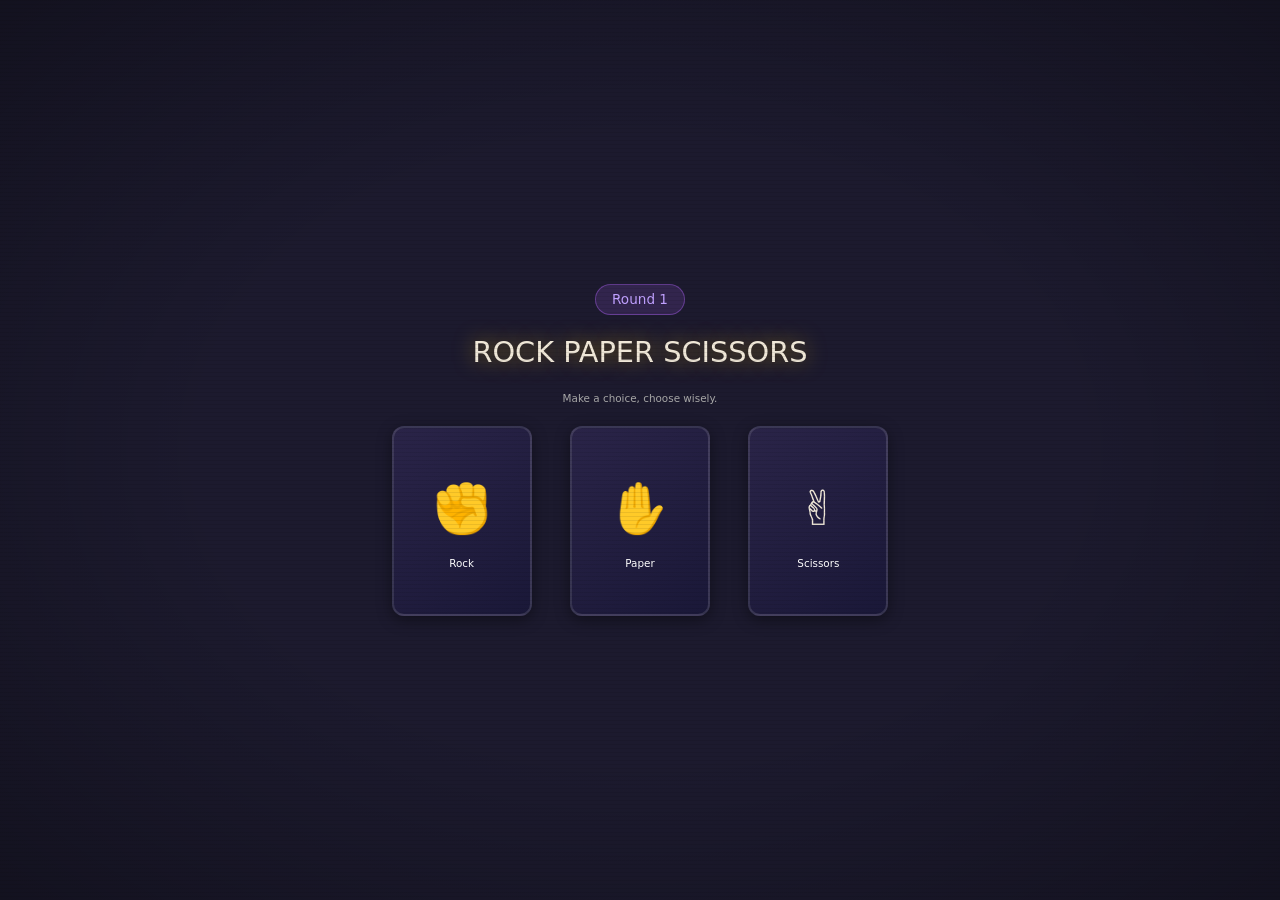
==== commit 41718f08: "Add files via upload" ====
--- a/battle.html
+++ b/battle.html
@@ -1,1266 +1,1631 @@
-﻿<!DOCTYPE html>
-<html lang="en">
-<head>
-  <meta charset="utf-8">
-  <meta name="viewport" content="width=device-width, initial-scale=1.0">
-  <link rel="stylesheet" href="Bootstrap/bootstrap-5.3.8-dist/css/bootstrap.min.css">
-  <link rel="stylesheet" href="CSS/battle.css">
-  <title>WildCard - Battle</title>
-</head>
-<body>
-
-<!-- ===== RPS SCREEN ===== -->
-<div id="screenRPS" class="battle-screen">
-  <div class="rps-wrapper">
-    <div class="round-badge" id="rpsBadge">Round 1</div>
-    <h2 class="rps-title">ROCK PAPER SCISSORS</h2>
-    <p class="rps-subtitle" id="rpsSubtitle">Make a choice, choose wisely.</p>
-    <div class="rps-choices" id="rpsChoices">
-      <div class="rps-card" onclick="playRPS('rock')"><div class="rps-icon">&#x270A;</div><div class="rps-label">Rock</div></div>
-      <div class="rps-card" onclick="playRPS('paper')"><div class="rps-icon">&#x270B;</div><div class="rps-label">Paper</div></div>
-      <div class="rps-card" onclick="playRPS('scissors')"><div class="rps-icon">&#x270C;&#xFE0F;</div><div class="rps-label">Scissors</div></div>
-    </div>
-    <div class="rps-result hidden" id="rpsResult">
-      <div class="rps-reveal">
-        <div class="rps-side"><div class="rps-reveal-icon" id="playerRPSIcon"></div><div class="rps-reveal-label">You</div></div>
-        <div class="rps-vs">VS</div>
-        <div class="rps-side"><div class="rps-reveal-icon" id="aiRPSIcon"></div><div class="rps-reveal-label">Opponent</div></div>
-      </div>
-      <div class="rps-outcome" id="rpsOutcome"></div>
-      <button class="btn-primary-game hidden" id="rpsContinueBtn" onclick="startBattle()">Start Battle</button>
-    </div>
-  </div>
-</div>
-
-<!-- ===== BATTLE SCREEN ===== -->
-<div id="screenBattle" class="battle-screen hidden">
-
-  <!-- HUD: Top bar -->
-  <div class="hud-top">
-    <div class="hud-left">
-      <div class="hud-name-row">
-        <span class="hud-name" id="opponentName">Opponent</span>
-        <span class="element-badge" id="opponentElementBadge">🌑</span>
-      </div>
-      <div class="hp-bar-wrap">
-        <div class="hp-bar-bg"><div class="hp-bar-fill opponent-hp" id="opponentHPBar"></div></div>
-        <span class="hp-text" id="opponentHPText">150/150</span>
-      </div>
-      <div class="status-badges" id="opponentStatus"></div>
-    </div>
-    <div class="hud-center">
-      <div class="round-timer" id="roundTimer">10:00</div>
-      <div class="round-info">
-        <span id="roundLabel">Round 1</span>
-        <span id="levelLabel" class="level-badge">Level 1</span>
-      </div>
-      <div class="turn-info" id="turnInfo">YOUR TURN</div>
-    </div>
-    <div class="hud-right">
-      <div class="hud-name-row hud-name-row-right">
-        <span class="element-badge" id="playerElementBadge">🔥</span>
-        <span class="hud-name">You</span>
-      </div>
-      <div class="hp-bar-wrap">
-        <div class="hp-bar-bg"><div class="hp-bar-fill player-hp" id="playerHPBar"></div></div>
-        <span class="hp-text" id="playerHPText">150/150</span>
-      </div>
-      <div class="energy-bar-wrap">
-        <div class="energy-bar-bg"><div class="energy-bar-fill" id="playerEnergyBar"></div></div>
-        <span class="energy-text" id="playerEnergyText">150/150</span>
-      </div>
-      <div class="status-badges" id="playerStatus"></div>
-    </div>
-  </div>
-
-  <!-- TABLE -->
-  <div class="table-felt">
-
-    <!-- Opponent flat hand (top) -->
-    <div class="opp-fan-area">
-      <div class="opp-fan" id="opponentHand"></div>
-    </div>
-
-    <!-- Center play zone -->
-    <div class="center-zone">
-      <div class="deck-pile" id="deckPile" title="Draw from deck">
-        <div class="deck-pile-cards">
-          <div class="deck-pile-card"></div>
-          <div class="deck-pile-card"></div>
-          <div class="deck-pile-card"></div>
-        </div>
-        <div class="deck-pile-count" id="deckPileCount">0</div>
-      </div>
-      <div class="battle-log" id="battleLog"><div class="log-entry">Battle started!</div></div>
-    </div>
-
-    <!-- Player flat hand -->
-    <div class="player-fan-area">
-      <div class="player-fan" id="playerHand"></div>
-    </div>
-
-  </div>
-
-  <!-- HUD: Bottom action bar -->
-  <div class="hud-bottom">
-    <div class="turn-timer-bar">
-      <div class="turn-timer-fill" id="turnTimerFill"></div>
-    </div>
-    <div class="action-row">
-      <div class="action-buttons" id="actionButtons">
-        <button class="action-btn" id="btnShuffle" onclick="shuffleDeck()">🔀 Shuffle</button>
-        <button class="action-btn" id="btnUseItem" onclick="openBag()">🎒 Items <span id="bagCount">(0)</span></button>
-      </div>
-      <div style="display:flex;align-items:center;gap:10px;">
-        <span class="turn-timer-text" id="turnTimerText">1:00</span>
-        <button class="pause-btn" onclick="openPause()">⏸</button>
-      </div>
-    </div>
-  </div>
-
-</div>
-
-<!-- ===== ITEM BAG MODAL ===== -->
-<div class="modal-overlay hidden" id="bagModal" onclick="closeBagOutside(event)">
-  <div class="bag-modal">
-    <h3 class="modal-title">&#x1F392; Item Bag</h3>
-    <div class="bag-grid" id="bagGrid"></div>
-    <button class="btn-secondary-game" onclick="closeBag()">Close</button>
-  </div>
-</div>
-
-<!-- ===== ITEM REWARD SCREEN ===== -->
-<div id="screenReward" class="battle-screen hidden">
-  <div class="reward-wrapper">
-    <h2 class="reward-title">&#x1F3C6; Round Complete!</h2>
-    <p class="reward-subtitle" id="rewardSubtitle">Choose 1 item reward:</p>
-    <div class="reward-items" id="rewardItems"></div>
-    <div class="discard-section hidden" id="discardSection">
-      <p class="discard-msg">Your bag is full! Discard an item to make room:</p>
-      <div class="bag-grid" id="discardGrid"></div>
-    </div>
-  </div>
-</div>
-
-<!-- ===== GAME OVER SCREEN ===== -->
-<div id="screenGameOver" class="battle-screen hidden">
-  <div class="gameover-wrapper">
-    <h2 class="gameover-title" id="gameOverTitle">GAME OVER</h2>
-    <p class="gameover-sub" id="gameOverSub">You were defeated.</p>
-    <div class="gameover-btns">
-      <button class="btn-primary-game" onclick="tryAgain()">Try Again</button>
-      <button class="btn-secondary-game" onclick="goMainMenu()">Main Menu</button>
-    </div>
-  </div>
-</div>
-
-<!-- Attack flash overlay & fullscreen prompt -->
-<div class="attack-flash" id="attackFlash"></div>
-<div id="fsPrompt" class="fs-prompt hidden" onclick="restoreFullscreen()">🖥️ Click to restore fullscreen</div>
-
-<!-- Pause Modal -->
-<div class="modal-overlay hidden" id="pauseModal">
-  <div class="pause-modal">
-    <h2 class="modal-title">⏸ Paused</h2>
-    <button class="btn-primary-game" onclick="closePause()">▶ Resume</button>
-    <button class="btn-danger-game btn-leave" onclick="leaveGame()">🚪 Leave Game</button>
-  </div>
-</div>
-
-<script>
-// ===================== CARD & ITEM DATA =====================
-const ALL_CARDS = [
-  {id:'flame_burst',name:'Flame Burst',element:'Fire',energy:1,damage:15,damageType:'single',effect:'burn30'},
-  {id:'inferno_slash',name:'Inferno Slash',element:'Fire',energy:3,damage:40,damageType:'single',effect:'selfdmg10'},
-  {id:'wildfire',name:'Wildfire',element:'Fire',energy:4,damage:25,damageType:'aoe',effect:'burn_chance'},
-  {id:'aqua_shot',name:'Aqua Shot',element:'Water',energy:1,damage:15,damageType:'single',effect:''},
-  {id:'tidal_wave',name:'Tidal Wave',element:'Water',energy:3,damage:30,damageType:'single',effect:'slow'},
-  {id:'healing_rain',name:'Healing Rain',element:'Water',energy:2,damage:0,damageType:'heal',effect:'heal25'},
-  {id:'vine_whip',name:'Vine Whip',element:'Grass',energy:1,damage:12,damageType:'single',effect:''},
-  {id:'poison_spores',name:'Poison Spores',element:'Grass',energy:2,damage:10,damageType:'single',effect:'poison'},
-  {id:'root_trap',name:'Root Trap',element:'Grass',energy:3,damage:15,damageType:'single',effect:'stun50'},
-  {id:'thunder_strike',name:'Thunder Strike',element:'Lightning',energy:2,damage:30,damageType:'single',effect:''},
-  {id:'static_field',name:'Static Field',element:'Lightning',energy:3,damage:20,damageType:'single',effect:'stun_chance'},
-  {id:'overcharge',name:'Overcharge',element:'Lightning',energy:2,damage:0,damageType:'buff',effect:'buff_crit'},
-  {id:'rock_smash',name:'Rock Smash',element:'Earth',energy:2,damage:25,damageType:'single',effect:''},
-  {id:'stone_wall',name:'Stone Wall',element:'Earth',energy:2,damage:0,damageType:'buff',effect:'defense'},
-  {id:'earthquake',name:'Earthquake',element:'Earth',energy:4,damage:35,damageType:'aoe',effect:''},
-  {id:'air_slash',name:'Air Slash',element:'Wind',energy:1,damage:15,damageType:'single',effect:'fast'},
-  {id:'tornado',name:'Tornado',element:'Wind',energy:3,damage:10,damageType:'multi3',effect:'rng'},
-  {id:'tailwind',name:'Tailwind',element:'Wind',energy:2,damage:0,damageType:'buff',effect:'buff_speed'},
-  {id:'holy_beam',name:'Holy Beam',element:'Light',energy:3,damage:35,damageType:'single',effect:'2x_dark'},
-  {id:'divine_shield',name:'Divine Shield',element:'Light',energy:2,damage:0,damageType:'buff',effect:'shield50'},
-  {id:'sanctuary',name:'Sanctuary',element:'Light',energy:4,damage:0,damageType:'heal',effect:'heal_shield'},
-  {id:'shadow_strike',name:'Shadow Strike',element:'Dark',energy:2,damage:40,damageType:'single',effect:''},
-  {id:'blood_pact',name:'Blood Pact',element:'Dark',energy:3,damage:55,damageType:'single',effect:'selfdmg15'},
-  {id:'void_explosion',name:'Void Explosion',element:'Dark',energy:5,damage:80,damageType:'single',effect:'both_dmg'}
-];
-
-const ALL_ITEMS = [
-  {id:'small_potion',name:'Small Potion',icon:'🧪',rarity:'common',desc:'Heal 20 HP',type:'heal',value:20},
-  {id:'mega_potion',name:'Mega Potion',icon:'🧪',rarity:'uncommon',desc:'Heal 50 HP',type:'heal',value:50},
-  {id:'regen_herb',name:'Regen Herb',icon:'🌿',rarity:'common',desc:'Heal 10 HP/turn x3',type:'regen',value:10,turns:3},
-  {id:'iron_shield',name:'Iron Shield',icon:'🛡',rarity:'common',desc:'50% dmg reduction 1 turn',type:'shield',value:0.5,turns:1},
-  {id:'holy_barrier',name:'Holy Barrier',icon:'✨',rarity:'uncommon',desc:'Negate next attack',type:'barrier',value:0},
-  {id:'stone_skin',name:'Stone Skin',icon:'🪨',rarity:'common',desc:'+25% defense 3 turns',type:'defense',value:0.25,turns:3},
-  {id:'flame_oil',name:'Flame Oil',icon:'🔥',rarity:'common',desc:'Next attack applies Burn',type:'buff_burn',value:0},
-  {id:'voltage_core',name:'Voltage Core',icon:'⚡',rarity:'uncommon',desc:'Next Lightning +50% dmg',type:'buff_lightning',value:0.5},
-  {id:'freeze_bomb',name:'Freeze Bomb',icon:'❄',rarity:'uncommon',desc:'40% freeze enemy',type:'freeze',value:0.4},
-  {id:'dark_crystal',name:'Dark Crystal',icon:'🌑',rarity:'uncommon',desc:'Double next attack + recoil',type:'double_atk',value:2},
-  {id:'purify_potion',name:'Purify Potion',icon:'✨',rarity:'common',desc:'Remove all debuffs',type:'purify',value:0},
-  {id:'energy_water',name:'Energy Water',icon:'💧',rarity:'common',desc:'Restore 2 Energy',type:'energy',value:2},
-  {id:'speed_feather',name:'Speed Feather',icon:'🌪',rarity:'uncommon',desc:'Gain extra turn chance',type:'extra_turn',value:0},
-  {id:'shuffle_scroll',name:'Shuffle Scroll',icon:'🎴',rarity:'common',desc:'Shuffle hand, draw new',type:'shuffle',value:0},
-  {id:'draw_tome',name:'Draw Tome',icon:'📖',rarity:'uncommon',desc:'Draw 2 extra cards',type:'draw',value:2},
-  {id:'recall_orb',name:'Recall Orb',icon:'🔄',rarity:'uncommon',desc:'Return 1 used card to hand',type:'recall',value:0},
-  {id:'poison_bottle',name:'Poison Bottle',icon:'☠',rarity:'common',desc:'Poison enemy 3 turns',type:'debuff_poison',value:0},
-  {id:'freeze_trap',name:'Freeze Trap',icon:'❄',rarity:'common',desc:'40% stun enemy',type:'debuff_stun',value:0.4},
-  {id:'smoke_bomb',name:'Smoke Bomb',icon:'🌫',rarity:'common',desc:'-30% enemy accuracy',type:'debuff_acc',value:0.3},
-  {id:'phoenix_feather',name:'Phoenix Feather',icon:'👑',rarity:'legendary',desc:'Revive once with 30% HP',type:'revive',value:0.3},
-  {id:'time_crystal',name:'Time Crystal',icon:'⏳',rarity:'legendary',desc:'Pause turn timer 10 sec',type:'pause_timer',value:10},
-  {id:'chaos_dice',name:'Chaos Dice',icon:'🌌',rarity:'legendary',desc:'Random: huge heal/dmg/buff/debuff',type:'chaos',value:0}
-];
-
-const ELEMENT_ICONS = {Fire:'🔥',Water:'💧',Grass:'🌿',Lightning:'⚡',Earth:'🪨',Wind:'🌪',Light:'✨',Dark:'🌑'};
-const ELEMENT_COLORS = {
-  Fire:{bg:'#3a1a0a',border:'#c0440a',badge:'#e05a1a'},
-  Water:{bg:'#0a1a3a',border:'#0a60c0',badge:'#1a80e0'},
-  Grass:{bg:'#0a2a0a',border:'#2a8a2a',badge:'#3aaa3a'},
-  Lightning:{bg:'#2a2a0a',border:'#c0b000',badge:'#e0d000'},
-  Earth:{bg:'#2a1a0a',border:'#8a5a2a',badge:'#aa7a3a'},
-  Wind:{bg:'#0a2a2a',border:'#2aaaa0',badge:'#3acac0'},
-  Light:{bg:'#2a2a1a',border:'#c0c060',badge:'#e0e080'},
-  Dark:{bg:'#1a0a2a',border:'#6a2a9a',badge:'#8a3aba'}
-};
-
-// Type chart: attacker element -> {strong:[],weak:[]}
-const TYPE_CHART = {
-  Fire:      {strong:['Grass','Wind'],   weak:['Water','Earth']},
-  Water:     {strong:['Fire','Earth'],   weak:['Grass','Lightning']},
-  Grass:     {strong:['Water','Earth'],  weak:['Fire','Wind']},
-  Lightning: {strong:['Water','Wind'],   weak:['Earth']},
-  Earth:     {strong:['Fire','Lightning'],weak:['Water','Grass']},
-  Wind:      {strong:['Grass','Lightning'],weak:['Fire','Earth']},
-  Light:     {strong:['Dark'],           weak:[]},
-  Dark:      {strong:['Fire','Water','Grass','Lightning','Earth','Wind','Light','Dark'],weak:[]}
-};
-
-function getMultiplier(attackerEl, defenderEl) {
-  if (attackerEl === 'Neutral' || defenderEl === 'Neutral') return 1;
-  if (attackerEl === 'Dark') return 2;
-  if (defenderEl === 'Dark' && attackerEl === 'Light') return 2;
-  if (defenderEl === 'Light') return 0.5;
-  const chart = TYPE_CHART[attackerEl];
-  if (!chart) return 1;
-  if (chart.strong.includes(defenderEl)) return 2;
-  if (chart.weak.includes(defenderEl)) return 0.5;
-  return 1;
-}
-
-// ===================== GAME STATE =====================
-let round = 1;
-let firstTurn = 'player'; // from URL param
-let currentTurn = 'player';
-let playerHP = 150, playerMaxHP = 150;
-let playerEnergy = 150, playerMaxEnergy = 150;
-let opponentHP = 150, opponentMaxHP = 150;
-let playerHand = [], opponentHand = [];
-let playerDeck = []; // full deck pool
-let playerUsedCards = [];
-let playerBag = []; // items
-let playerElement = 'Neutral';
-let opponentElement = 'Neutral';
-let playerStatus = {}; // {burn:0,poison:0,stun:0,shield:0,regen:0,defense:0,critBuff:false,barrier:false,doubleatk:false,burnBuff:false,lightningBuff:false,smokeAcc:0,slow:0}
-let opponentStatus = {};
-let roundTimerSec = 600; // 10 min
-let turnTimerSec = 60;
-let roundTimerInterval = null;
-let turnTimerInterval = null;
-let pendingRewardItems = [];
-let pendingDiscardCallback = null;
-let phoenixUsed = false;
-let poisonStacks = {player:0, opponent:0};
-
-// ===================== INIT =====================
-window.onload = function() {
-  // Apply saved settings (fullscreen persists across pages)
-  if (localStorage.getItem('fullscreen') === '1') {
-    document.documentElement.requestFullscreen().catch(()=>{});
-  }
-  // Load items from storage
-  try { playerBag = JSON.parse(localStorage.getItem('wildcardItems') || '[]'); } catch(e){ playerBag=[]; }
-  // Get params from URL
-  const params = new URLSearchParams(window.location.search);
-  firstTurn = params.get('first') || 'player';
-  round = parseInt(params.get('round') || '1');
-  showScreen('screenRPS');
-  updateRPSBadge();
-};
-
-function updateRPSBadge() {
-  document.getElementById('rpsBadge').textContent = 'Round ' + round;
-  const isBoss = round % 5 === 0;
-  document.getElementById('rpsSubtitle').textContent = isBoss ? 'BOSS BATTLE! Make a choice, choose wisely.' : 'Make a choice, choose wisely.';
-}
-
-// ===================== SCREEN NAV =====================
-function showScreen(id) {
-  document.querySelectorAll('.battle-screen').forEach(s => s.classList.add('hidden'));
-  document.getElementById(id).classList.remove('hidden');
-}
-
-// ===================== RPS =====================
-const RPS_ICONS = {rock:'✊',paper:'✋',scissors:'✌️'};
-const RPS_OPTIONS = ['rock','paper','scissors'];
-
-function playRPS(pick) {
-  const aiPick = RPS_OPTIONS[Math.floor(Math.random()*3)];
-  document.getElementById('playerRPSIcon').textContent = RPS_ICONS[pick];
-  document.getElementById('aiRPSIcon').textContent = RPS_ICONS[aiPick];
-  let outcome, text;
-  if (pick === aiPick) { outcome='tie'; text="🤝 It's a tie! Play again..."; }
-  else if ((pick==='rock'&&aiPick==='scissors')||(pick==='scissors'&&aiPick==='paper')||(pick==='paper'&&aiPick==='rock')) {
-    outcome='win'; firstTurn='player'; text='PLAYER FIRST TURN!';
-  } else {
-    outcome='lose'; firstTurn='ai'; text='OPPONENT FIRST TURN!';
-  }
-  document.getElementById('rpsOutcome').textContent = text;
-  document.getElementById('rpsChoices').classList.add('hidden');
-  document.getElementById('rpsResult').classList.remove('hidden');
-  if (outcome==='tie') {
-    document.getElementById('rpsContinueBtn').classList.add('hidden');
-    setTimeout(()=>{
-      document.getElementById('rpsChoices').classList.remove('hidden');
-      document.getElementById('rpsResult').classList.add('hidden');
-    },1800);
-  } else {
-    document.getElementById('rpsContinueBtn').classList.remove('hidden');
-  }
-}
-
-// ===================== START BATTLE =====================
-function startBattle() {
-  currentTurn = firstTurn;
-  playerHP = 150; playerMaxHP = 150;
-  playerEnergy = 150; playerMaxEnergy = 150;
-  playerStatus = {burn:0,poison:0,stun:0,shield:0,regen:0,defense:0,critBuff:false,barrier:false,doubleatk:false,burnBuff:false,lightningBuff:false,smokeAcc:0,slow:0};
-  opponentStatus = {burn:0,poison:0,stun:0,shield:0,regen:0,defense:0,critBuff:false,barrier:false,doubleatk:false,burnBuff:false,lightningBuff:false,smokeAcc:0,slow:0};
-  poisonStacks = {player:0,opponent:0};
-  playerElement = 'Neutral';
-  opponentElement = 'Neutral';
-
-  const isBoss = round % 5 === 0;
-  const lvl = Math.ceil(round / 5);
-  opponentMaxHP = isBoss ? 200 : 150;
-  opponentHP = opponentMaxHP;
-
-  // Determine opponent element randomly
-  const elements = ['Fire','Water','Grass','Lightning','Earth','Wind','Light','Dark'];
-  // Opponent starts Neutral — element set when first card is played
-
-  // Build player deck
-  const saved = localStorage.getItem('wildcardDeck');
-  let savedDeck = [];
-  if (saved) {
-    try {
-      const parsed = JSON.parse(saved);
-      parsed.forEach(e => {
-        const card = ALL_CARDS.find(c => c.id === e.card.id);
-        if (card) for (let i = 0; i < e.count; i++) savedDeck.push({...card});
-      });
-    } catch(err) {}
-  }
-
-  if (savedDeck.length > 0) {
-    // Use saved deck — shuffle it and use as the full deck pool
-    playerDeck = shuffle([...savedDeck]);
-    addLog('Using your saved deck (' + savedDeck.length + ' cards).');
-  } else {
-    // No saved deck — use all cards randomly
-    playerDeck = shuffle([...ALL_CARDS].map(c => ({...c})));
-    addLog('No saved deck found — using random cards.');
-  }
-  playerHand = playerDeck.splice(0,7);
-  playerUsedCards = [];
-
-  // Opponent hand: 7 random cards
-  opponentHand = shuffle([...ALL_CARDS].map(c=>({...c}))).slice(0,7);
-
-  // UI
-  const opName = isBoss ? 'BOSS' : ('Opponent Lv'+lvl);
-  document.getElementById('opponentName').textContent = opName;
-  document.getElementById('roundLabel').textContent = 'Round ' + round;
-  document.getElementById('levelLabel').textContent = isBoss ? 'BOSS' : 'Level '+lvl;
-  document.getElementById('levelLabel').className = 'level-badge' + (isBoss?' boss-badge':'');
-
-  updateHPBars();
-  updateEnergyBar();
-  renderPlayerHand();
-  renderOpponentHand();
-  updateBagCount();
-  renderStatusBadges();
-  updateDeckPileCount();
-  updateElementBadges();
-
-  showScreen('screenBattle');
-  startRoundTimer();
-
-  if (currentTurn === 'player') {
-    startPlayerTurn();
-  } else {
-    setTurnInfo('OPPONENT TURN');
-    disableActions();
-    setTimeout(()=>doOpponentTurn(), 1500);
-  }
-}
-
-function shuffle(arr) {
-  for (let i=arr.length-1;i>0;i--) {
-    const j=Math.floor(Math.random()*(i+1));
-    [arr[i],arr[j]]=[arr[j],arr[i]];
-  }
-  return arr;
-}
-
-// ===================== TIMERS =====================
-function startRoundTimer() {
-  roundTimerSec = 600;
-  clearInterval(roundTimerInterval);
-  roundTimerInterval = setInterval(()=>{
-    roundTimerSec--;
-    const m=Math.floor(roundTimerSec/60), s=roundTimerSec%60;
-    document.getElementById('roundTimer').textContent = m+':'+(s<10?'0':'')+s;
-    if (roundTimerSec<=0) { clearInterval(roundTimerInterval); timeOut(); }
-  },1000);
-}
-
-function startTurnTimer() {
-  turnTimerSec = 60;
-  resumeTurnTimer();
-}
-
-function resumeTurnTimer() {
-  clearInterval(turnTimerInterval);
-  const fill = document.getElementById('turnTimerFill');
-  const text = document.getElementById('turnTimerText');
-  // Update display immediately
-  const pct = (turnTimerSec / 60) * 100;
-  fill.style.width = pct + '%';
-  fill.style.background = pct > 50 ? '#7c9e7a' : pct > 25 ? '#e0d000' : '#e05a1a';
-  text.textContent = '0:' + (turnTimerSec < 10 ? '0' : '') + turnTimerSec;
-
-  turnTimerInterval = setInterval(() => {
-    turnTimerSec--;
-    const p = (turnTimerSec / 60) * 100;
-    fill.style.width = p + '%';
-    fill.style.background = p > 50 ? '#7c9e7a' : p > 25 ? '#e0d000' : '#e05a1a';
-    text.textContent = '0:' + (turnTimerSec < 10 ? '0' : '') + turnTimerSec;
-    if (turnTimerSec <= 0) { clearInterval(turnTimerInterval); endPlayerTurn(); }
-  }, 1000);
-}
-
-function stopTurnTimer() { clearInterval(turnTimerInterval); }
-
-function timeOut() {
-  addLog('Time ran out! You lose!');
-  endGame(false);
-}
-
-// ===================== PLAYER TURN =====================
-function startPlayerTurn() {
-  setTurnInfo('YOUR TURN');
-  selectingCard = false;
-  applyStartOfTurnEffects('player');
-
-  // Check stun BEFORE enabling actions
-  if (playerStatus.stun > 0) {
-    playerStatus.stun--;
-    addLog('You are stunned! Skipping turn.');
-    renderStatusBadges();
-    disableActions();
-    // Make sure cards are also unclickable
-    document.querySelectorAll('.hand-card').forEach(c => c.style.pointerEvents = 'none');
-    setTimeout(() => endPlayerTurn(), 1800);
-    return;
-  }
-
-  enableActions();
-  startTurnTimer();
-}
-
-function endPlayerTurn() {
-  stopTurnTimer();
-  disableActions();
-  selectingCard = false;
-  document.querySelectorAll('.hand-card').forEach(c=>c.classList.remove('selected'));
-  currentTurn = 'ai';
-  setTurnInfo('OPPONENT TURN');
-  setTimeout(()=>doOpponentTurn(), 1200);
-}
-
-function enableActions() {
-  document.getElementById('actionButtons').querySelectorAll('button').forEach(b=>b.disabled=false);
-  // Also enable card clicks
-  document.querySelectorAll('.hand-card').forEach(c=>c.style.pointerEvents='');
-}
-
-function disableActions() {
-  document.getElementById('actionButtons').querySelectorAll('button').forEach(b=>b.disabled=true);
-  // Also disable card clicks
-  document.querySelectorAll('.hand-card').forEach(c=>c.style.pointerEvents='none');
-}
-
-function setTurnInfo(text) {
-  const el = document.getElementById('turnInfo');
-  el.textContent = text;
-  el.className = 'turn-info ' + (text.includes('YOUR')?'your-turn':'opp-turn');
-}
-
-// ===================== PLAYER ACTIONS =====================
-function playCard(index) {
-  // Only allow during player turn
-  if (currentTurn !== 'player') return;
-  const card = playerHand[index];
-  if (!card) return;
-  if (playerEnergy < card.energy) { addLog('Not enough energy!'); return; }
-
-  stopTurnTimer();
-  selectingCard = false;
-  document.querySelectorAll('.hand-card').forEach(c=>c.classList.remove('selecting'));
-  // Animate the card flying up
-  const cardEl = document.querySelectorAll('.hand-card')[index];
-  animateCardPlay(cardEl, () => {
-    playerEnergy -= card.energy;
-    playerHand.splice(index,1);
-    playerUsedCards.push(card);
-
-    // Update player's active element to the card just played
-    playerElement = card.element;
-    updateElementBadges();
-
-    // Play attack animation then apply effect
-    if (card.damageType !== 'heal' && card.damageType !== 'buff') {
-      playAttackAnimation(card.element, 'opponent', () => {
-        applyCardEffect(card, 'player', 'opponent');
-        updateEnergyBar();
-        renderPlayerHand();
-        updateHPBars();
-        renderStatusBadges();
-        updateDeckPileCount();
-        if (opponentHP <= 0) { clearInterval(roundTimerInterval); winRound(); return; }
-        if (playerHP <= 0) { clearInterval(roundTimerInterval); checkDeath('player'); return; }
-        endPlayerTurn();
-      });
-    } else {
-      applyCardEffect(card, 'player', 'opponent');
-      updateEnergyBar();
-      renderPlayerHand();
-      updateHPBars();
-      renderStatusBadges();
-      updateDeckPileCount();
-      if (opponentHP <= 0) { clearInterval(roundTimerInterval); winRound(); return; }
-      if (playerHP <= 0) { clearInterval(roundTimerInterval); checkDeath('player'); return; }
-      endPlayerTurn();
-    }
-  });
-}
-
-function shuffleDeck() {
-  stopTurnTimer();
-  // Refill deck if empty (infinite deck — reshuffles source cards)
-  if (playerDeck.length === 0) {
-    refillDeck();
-  }
-  animateShuffle(() => {
-    const drawCount = Math.min(7 - playerHand.length, playerDeck.length);
-    if (drawCount <= 0) {
-      addLog('Hand is already full!');
-      endPlayerTurn();
-      return;
-    }
-    const drawn = playerDeck.splice(0, drawCount);
-    playerHand = [...playerHand, ...drawn];
-    addLog('Drew ' + drawCount + ' card(s) from the deck.');
-    renderPlayerHand();
-    updateDeckPileCount();
-    endPlayerTurn();
-  });
-}
-
-function refillDeck() {
-  // Always refill from ALL cards randomly — not the saved deck
-  playerDeck = shuffle([...ALL_CARDS].map(c => ({...c})));
-  addLog('Deck reshuffled! (' + playerDeck.length + ' cards)');
-  updateDeckPileCount();
-}
-
-// ===================== CARD EFFECT ENGINE =====================
-function applyCardEffect(card, attacker, defender) {
-  const atkStatus = attacker==='player'?playerStatus:opponentStatus;
-  const defStatus = defender==='player'?playerStatus:opponentStatus;
-  let dmg = card.damage;
-
-  // Multipliers
-  const atkEl = attacker==='player'?playerElement:opponentElement;
-  const defEl = defender==='player'?playerElement:opponentElement;
-  const mult = getMultiplier(atkEl, defEl);
-
-  // Buffs
-  let critActive = false;
-  if (atkStatus.critBuff) {
-    // Overcharge: guaranteed crit next attack
-    critActive = true;
-    atkStatus.critBuff = false;
-  } else if (Math.random() < 0.1) {
-    // Base 10% crit chance on every attack
-    critActive = true;
-  }
-  if (critActive) {
-    dmg = Math.floor(dmg * 1.5);
-    addLog('⚡ Critical Hit! x1.5');
-  }
-  if (atkStatus.doubleatk) { dmg = Math.floor(dmg*2); atkStatus.doubleatk=false; }
-  if (atkStatus.burnBuff && card.element==='Fire') { card = {...card, effect: card.effect||'burn30'}; atkStatus.burnBuff=false; }
-  if (atkStatus.lightningBuff && card.element==='Lightning') { dmg=Math.floor(dmg*1.5); atkStatus.lightningBuff=false; }
-
-  // Smoke accuracy debuff
-  if (atkStatus.smokeAcc > 0) {
-    if (Math.random() < atkStatus.smokeAcc) { addLog(attacker==='player'?'Your attack missed!':'Opponent missed!'); return; }
-  }
-
-  dmg = Math.floor(dmg * mult);
-  if (mult===2) addLog('Super effective! x2');
-  if (mult===0.5) addLog('Not very effective... x0.5');
-
-  // Damage types
-  if (card.damageType==='heal') {
-    const healAmt = card.effect==='heal25'?25:card.effect==='heal_shield'?30:0;
-    if (attacker==='player') { playerHP=Math.min(playerMaxHP,playerHP+healAmt); addLog('You healed '+healAmt+' HP!'); }
-    else { opponentHP=Math.min(opponentMaxHP,opponentHP+healAmt); addLog('Opponent healed '+healAmt+' HP!'); }
-    if (card.effect==='heal_shield') { atkStatus.shield=1; addLog((attacker==='player'?'You':'Opponent')+' gained a shield!'); }
-    return;
-  }
-  if (card.damageType==='buff') {
-    applyBuff(card, attacker);
-    return;
-  }
-
-  // Apply defense reduction
-  let finalDmg = dmg;
-  if (defStatus.barrier) { finalDmg=0; defStatus.barrier=false; addLog((defender==='player'?'Your':'Opponent')+' barrier blocked the attack!'); }
-  else if (defStatus.shield>0) { finalDmg=Math.floor(finalDmg*0.5); defStatus.shield=0; addLog('Shield reduced damage!'); }
-  else if (defStatus.defense>0) { finalDmg=Math.floor(finalDmg*(1-0.25)); }
-
-  if (card.damageType==='multi3') {
-    let total=0;
-    for(let i=0;i<3;i++) total+=Math.floor(finalDmg*(0.8+Math.random()*0.4));
-    finalDmg=total;
-    addLog((attacker==='player'?'You':'Opponent')+' hit 3 times for '+finalDmg+' total!');
-  } else if (card.damageType==='aoe') {
-    addLog((attacker==='player'?'You':'Opponent')+' used '+card.name+' for '+finalDmg+' AoE damage!');
-  } else {
-    addLog((attacker==='player'?'You':'Opponent')+' used '+card.name+' for '+finalDmg+' damage!'+(mult===2?' (Super effective!)':mult===0.5?' (Not effective)':''));
-  }
-
-  if (defender==='player') playerHP=Math.max(0,playerHP-finalDmg);
-  else opponentHP=Math.max(0,opponentHP-finalDmg);
-
-  // Self damage effects
-  if (card.effect==='selfdmg10') { if(attacker==='player'){playerHP=Math.max(0,playerHP-10);addLog('Recoil: You took 10 damage!');}else{opponentHP=Math.max(0,opponentHP-10);} }
-  if (card.effect==='selfdmg15') { if(attacker==='player'){playerHP=Math.max(0,playerHP-15);addLog('Recoil: You took 15 damage!');}else{opponentHP=Math.max(0,opponentHP-15);} }
-  if (card.effect==='both_dmg') { const bd=Math.floor(finalDmg*0.3); if(attacker==='player'){playerHP=Math.max(0,playerHP-bd);addLog('Void explosion recoil: '+bd+' damage!');}else{opponentHP=Math.max(0,opponentHP-bd);} }
-
-  // Status effects
-  applyStatusEffect(card.effect, defender, defStatus);
-}
-
-function applyBuff(card, target) {
-  const st = target==='player'?playerStatus:opponentStatus;
-  const name = target==='player'?'You':'Opponent';
-  if (card.effect==='buff_crit') { st.critBuff=true; addLog(name+' buffed crit!'); }
-  if (card.effect==='defense') { st.defense=3; addLog(name+' raised defense!'); }
-  if (card.effect==='shield50') { st.shield=1; addLog(name+' raised a shield!'); }
-  if (card.effect==='buff_speed') { addLog(name+' used Tailwind! (speed buff)'); }
-}
-
-function applyStatusEffect(effect, target, defStatus) {
-  const name = target==='player'?'You':'Opponent';
-  if (effect==='burn30'&&Math.random()<0.3) { defStatus.burn=3; addLog(name+' is burned!'); }
-  if (effect==='burn_chance'&&Math.random()<0.4) { defStatus.burn=3; addLog(name+' is burned!'); }
-  if (effect==='poison') { defStatus.poison=3; poisonStacks[target]=1; addLog(name+' is poisoned!'); }
-  if (effect==='stun50'&&Math.random()<0.5) { defStatus.stun=1; addLog(name+' is stunned!'); }
-  if (effect==='stun_chance'&&Math.random()<0.3) { defStatus.stun=1; addLog(name+' is stunned!'); }
-  if (effect==='slow') { defStatus.slow=3; addLog(name+' is slowed!'); }
-  if (effect==='2x_dark'&&(target==='player'?opponentElement:playerElement)==='Dark') { addLog('Holy Beam: 2x vs Dark!'); }
-}
-
-function applyStartOfTurnEffects(who) {
-  const st = who==='player'?playerStatus:opponentStatus;
-  const name = who==='player'?'You':'Opponent';
-  if (st.burn>0) {
-    const dmg=5; st.burn--;
-    if(who==='player') playerHP=Math.max(0,playerHP-dmg); else opponentHP=Math.max(0,opponentHP-dmg);
-    addLog(name+' took '+dmg+' burn damage!');
-  }
-  if (st.poison>0) {
-    const stacks = poisonStacks[who]||1;
-    const dmg = stacks===1?4:stacks===2?6:8;
-    poisonStacks[who]=Math.min(3,(poisonStacks[who]||1)+1);
-    st.poison--;
-    if(who==='player') playerHP=Math.max(0,playerHP-dmg); else opponentHP=Math.max(0,opponentHP-dmg);
-    addLog(name+' took '+dmg+' poison damage!');
-  }
-  if (st.regen>0) {
-    st.regen--;
-    if(who==='player') playerHP=Math.min(playerMaxHP,playerHP+10); else opponentHP=Math.min(opponentMaxHP,opponentHP+10);
-    addLog(name+' regenerated 10 HP!');
-  }
-  if (st.defense>0) st.defense--;
-  updateHPBars();
-  renderStatusBadges();
-}
-
-// ===================== OPPONENT AI =====================
-function doOpponentTurn() {
-  applyStartOfTurnEffects('opponent');
-  if (opponentHP <= 0) { clearInterval(roundTimerInterval); winRound(); return; }
-  if (playerHP <= 0) { clearInterval(roundTimerInterval); checkDeath('player'); return; }
-
-  // Check stun AFTER start-of-turn effects
-  if (opponentStatus.stun > 0) {
-    opponentStatus.stun--;
-    addLog('Opponent is stunned! Skipping turn.');
-    renderStatusBadges();
-    currentTurn = 'player';
-    setTimeout(() => startPlayerTurn(), 1200);
-    return;
-  }
-
-  const lvl = Math.ceil(round / 5);
-  const isBoss = round % 5 === 0;
-  const smart = lvl >= 2 || isBoss;
-
-  // Pick card
-  let card = null;
-  const affordable = opponentHand.filter(c => c.energy <= 150);
-  if (affordable.length > 0) {
-    if (smart) {
-      // Pick highest effective damage card
-      card = affordable.reduce((best, c) => {
-        const mult = getMultiplier(opponentElement, playerElement);
-        const eff = c.damage * mult;
-        const bestEff = best.damage * getMultiplier(opponentElement, playerElement);
-        return eff > bestEff ? c : best;
-      });
-    } else {
-      card = affordable[Math.floor(Math.random() * affordable.length)];
-    }
-    const idx = opponentHand.indexOf(card);
-    opponentHand.splice(idx, 1);
-    renderOpponentHand();
-    // Update opponent's active element to the card just played
-    opponentElement = card.element;
-    updateElementBadges();
-    // Opponent attack animation
-    if (card.damageType !== 'heal' && card.damageType !== 'buff') {
-      // Flip projectile direction for opponent (top to bottom)
-      const flash = document.getElementById('attackFlash');
-      flash.className = 'attack-flash flash-' + card.element;
-      flash.classList.add('active');
-      setTimeout(() => flash.classList.remove('active'), 500);
-      const proj = document.createElement('div');
-      proj.className = 'projectile';
-      proj.textContent = ELEMENT_PROJECTILES[card.element] || '💥';
-      document.body.appendChild(proj);
-      const fromEl = document.getElementById('opponentHand');
-      const toEl   = document.getElementById('playerHand');
-      const fromRect = fromEl.getBoundingClientRect();
-      const toRect   = toEl.getBoundingClientRect();
-      proj.style.left = (fromRect.left + fromRect.width/2) + 'px';
-      proj.style.top  = (fromRect.top) + 'px';
-      proj.style.transition = 'left 0.4s ease, top 0.4s ease, opacity 0.4s ease, transform 0.4s ease';
-      requestAnimationFrame(() => requestAnimationFrame(() => {
-        proj.style.left = (toRect.left + toRect.width/2) + 'px';
-        proj.style.top  = (toRect.top + toRect.height/2) + 'px';
-        proj.style.opacity = '0';
-        proj.style.transform = 'scale(2)';
-      }));
-      setTimeout(() => {
-        proj.remove();
-        if (['Lightning','Earth','Dark','Fire'].includes(card.element)) {
-          const bs = document.getElementById('screenBattle');
-          if (bs) { bs.classList.add('screen-shake'); setTimeout(() => bs.classList.remove('screen-shake'), 350); }
-        }
-        const hpBar = document.getElementById('playerHPBar');
-        if (hpBar) { hpBar.classList.add('hp-hit'); setTimeout(() => hpBar.classList.remove('hp-hit'), 300); }
-        applyCardEffect(card, 'opponent', 'player');
-        updateHPBars();
-        renderStatusBadges();
-        finishOpponentTurn();
-      }, 450);
-    } else {
-      applyCardEffect(card, 'opponent', 'player');
-      updateHPBars();
-      renderStatusBadges();
-      finishOpponentTurn();
-    }
-  } else {
-    addLog('Opponent has no affordable cards and shuffles.');
-    opponentHand = shuffle([...ALL_CARDS].map(c=>({...c}))).slice(0,7);
-    finishOpponentTurn();
-  }
-}
-
-function finishOpponentTurn() {
-  if (playerHP <= 0) { clearInterval(roundTimerInterval); checkDeath('player'); return; }
-  if (opponentHP <= 0) { clearInterval(roundTimerInterval); winRound(); return; }
-  currentTurn = 'player';
-  setTimeout(()=>startPlayerTurn(), 1000);
-}
-
-// ===================== ITEMS =====================
-function openBag() {
-  if (!document.getElementById('btnUseItem').disabled) {
-    renderBagGrid();
-    document.getElementById('bagModal').classList.remove('hidden');
-  }
-}
-function closeBag() { document.getElementById('bagModal').classList.add('hidden'); }
-function closeBagOutside(e) { if(e.target===document.getElementById('bagModal')) closeBag(); }
-
-function renderBagGrid() {
-  const grid = document.getElementById('bagGrid');
-  grid.innerHTML = '';
-  if (playerBag.length === 0) { grid.innerHTML = '<p style="color:#888;text-align:center">Bag is empty.</p>'; return; }
-  playerBag.forEach((itemId, idx) => {
-    const item = ALL_ITEMS.find(i=>i.id===itemId);
-    if (!item) return;
-    const el = document.createElement('div');
-    el.className = 'bag-item rarity-'+item.rarity;
-    el.innerHTML = '<div class="item-icon">'+item.icon+'</div><div class="item-name">'+item.name+'</div><div class="item-desc">'+item.desc+'</div>';
-    el.onclick = () => useItem(idx);
-    grid.appendChild(el);
-  });
-}
-
-function useItem(idx) {
-  const item = ALL_ITEMS.find(i=>i.id===playerBag[idx]);
-  if (!item) return;
-  stopTurnTimer();
-  closeBag();
-  playerBag.splice(idx,1);
-  saveItems();
-  updateBagCount();
-  applyItem(item);
-  updateHPBars();
-  renderStatusBadges();
-  if (opponentHP<=0){clearInterval(roundTimerInterval);winRound();return;}
-  if (playerHP<=0){clearInterval(roundTimerInterval);checkDeath('player');return;}
-  // Item use does NOT end turn — resume timer from where it left off
-  resumeTurnTimer();
-}
-
-function applyItem(item) {
-  switch(item.type) {
-    case 'heal': playerHP=Math.min(playerMaxHP,playerHP+item.value); addLog('Used '+item.name+': healed '+item.value+' HP!'); break;
-    case 'regen': playerStatus.regen=(item.turns||3); addLog('Used '+item.name+': regen for '+item.turns+' turns!'); break;
-    case 'shield': playerStatus.shield=1; addLog('Used '+item.name+': shield active!'); break;
-    case 'barrier': playerStatus.barrier=true; addLog('Used '+item.name+': next attack blocked!'); break;
-    case 'defense': playerStatus.defense=(item.turns||3); addLog('Used '+item.name+': defense up!'); break;
-    case 'buff_burn': playerStatus.burnBuff=true; addLog('Used '+item.name+': next Fire attack burns!'); break;
-    case 'buff_lightning': playerStatus.lightningBuff=true; addLog('Used '+item.name+': next Lightning +50%!'); break;
-    case 'freeze': if(Math.random()<item.value){opponentStatus.stun=1;addLog('Freeze Bomb: opponent frozen!');} else addLog('Freeze Bomb missed!'); break;
-    case 'double_atk': playerStatus.doubleatk=true; playerHP=Math.max(0,playerHP-10); addLog('Dark Crystal: next attack doubled! Took 10 recoil.'); break;
-    case 'purify': playerStatus.burn=0;playerStatus.poison=0;playerStatus.stun=0;playerStatus.slow=0; addLog('Purified all debuffs!'); break;
-    case 'energy': playerEnergy=Math.min(playerMaxEnergy,playerEnergy+item.value); updateEnergyBar(); addLog('Restored '+item.value+' energy!'); break;
-    case 'extra_turn': if(Math.random()<0.5){addLog('Speed Feather: extra turn!');currentTurn='player';setTimeout(()=>startPlayerTurn(),500);return;} else addLog('Speed Feather: no extra turn this time.'); break;
-    case 'shuffle': shuffleDeck(); return;
-    case 'draw': { const drawn=playerDeck.splice(0,Math.min(2,playerDeck.length)); playerHand=[...playerHand,...drawn]; renderPlayerHand(); addLog('Drew '+drawn.length+' extra cards!'); break; }
-    case 'recall': if(playerUsedCards.length>0){const c=playerUsedCards.pop();playerHand.push(c);renderPlayerHand();addLog('Recalled '+c.name+' to hand!');} else addLog('No used cards to recall.'); break;
-    case 'debuff_poison': opponentStatus.poison=3;poisonStacks.opponent=1;addLog('Poison Bottle: opponent poisoned!'); break;
-    case 'debuff_stun': if(Math.random()<item.value){opponentStatus.stun=1;addLog('Freeze Trap: opponent stunned!');} else addLog('Freeze Trap missed!'); break;
-    case 'debuff_acc': opponentStatus.smokeAcc=item.value; addLog('Smoke Bomb: opponent accuracy -30%!'); break;
-    case 'revive': if(!phoenixUsed){phoenixUsed=true;addLog('Phoenix Feather saved! Will revive on death.');playerStatus.phoenix=true;} else addLog('Phoenix Feather already used!'); break;
-    case 'pause_timer': roundTimerSec=Math.min(600,roundTimerSec+item.value); addLog('Time Crystal: +'+item.value+' seconds!'); break;
-    case 'chaos': {
-      const roll=Math.floor(Math.random()*4);
-      if(roll===0){playerHP=Math.min(playerMaxHP,playerHP+60);addLog('Chaos Dice: HUGE HEAL! +60 HP!');}
-      else if(roll===1){opponentHP=Math.max(0,opponentHP-70);addLog('Chaos Dice: HUGE DAMAGE! 70 dmg to opponent!');}
-      else if(roll===2){playerStatus.critBuff=true;playerStatus.defense=3;addLog('Chaos Dice: BUFF! Crit+Defense!');}
-      else{opponentStatus.burn=3;opponentStatus.poison=3;poisonStacks.opponent=2;addLog('Chaos Dice: DEBUFF on opponent!');}
-      break;
-    }
-  }
-}
-
-// ===================== WIN / LOSE =====================
-function checkDeath(who) {
-  if (who==='player' && playerStatus.phoenix) {
-    playerStatus.phoenix=false;
-    playerHP=Math.floor(playerMaxHP*0.3);
-    addLog('Phoenix Feather activated! Revived with '+playerHP+' HP!');
-    updateHPBars();
-    startPlayerTurn();
-    return;
-  }
-  endGame(who!=='player');
-}
-
-function winRound() {
-  clearInterval(roundTimerInterval);
-  clearInterval(turnTimerInterval);
-  addLog('You defeated the opponent! Round '+round+' complete!');
-  // Heal player
-  playerHP = playerMaxHP;
-  // Give item reward
-  offerReward();
-}
-
-function endGame(playerWon) {
-  clearInterval(roundTimerInterval);
-  clearInterval(turnTimerInterval);
-  if (playerWon) {
-    document.getElementById('gameOverTitle').textContent = 'VICTORY!';
-    document.getElementById('gameOverSub').textContent = 'You won the battle!';
-  } else {
-    document.getElementById('gameOverTitle').textContent = 'GAME OVER';
-    document.getElementById('gameOverSub').textContent = 'You were defeated in Round '+round+'.';
-  }
-  showScreen('screenGameOver');
-}
-
-function tryAgain() {
-  round=1; phoenixUsed=false;
-  window.location.href='battle.html?first=player&round=1';
-}
-
-function goMainMenu() { window.location.href='main menu.html'; }
-
-// ===================== ITEM REWARDS =====================
-function offerReward() {
-  // Generate 3 random items (legendary 10% chance each)
-  const pool = ALL_ITEMS.filter(i=>i.rarity!=='legendary');
-  const legendary = ALL_ITEMS.filter(i=>i.rarity==='legendary');
-  pendingRewardItems = [];
-  for(let i=0;i<3;i++){
-    if(Math.random()<0.1 && legendary.length>0){
-      pendingRewardItems.push(legendary[Math.floor(Math.random()*legendary.length)]);
-    } else {
-      pendingRewardItems.push(pool[Math.floor(Math.random()*pool.length)]);
-    }
-  }
-  renderRewardItems();
-  document.getElementById('discardSection').classList.add('hidden');
-  showScreen('screenReward');
-}
-
-function renderRewardItems() {
-  const container = document.getElementById('rewardItems');
-  container.innerHTML = '';
-  pendingRewardItems.forEach((item,idx)=>{
-    const el=document.createElement('div');
-    el.className='reward-item rarity-'+item.rarity;
-    el.innerHTML='<div class="item-icon">'+item.icon+'</div><div class="item-name">'+item.name+'</div><div class="item-rarity">'+item.rarity.toUpperCase()+'</div><div class="item-desc">'+item.desc+'</div><button class="btn-primary-game" onclick="pickReward('+idx+')">Take</button>';
-    container.appendChild(el);
-  });
-}
-
-function pickReward(idx) {
-  const item = pendingRewardItems[idx];
-  if (playerBag.length >= 5) {
-    // Need to discard first
-    document.getElementById('rewardSubtitle').textContent = 'Bag full! Discard an item first, then take: '+item.name;
-    pendingDiscardCallback = () => { playerBag.push(item.id); saveItems(); proceedToNextRound(); };
-    renderDiscardGrid();
-    document.getElementById('discardSection').classList.remove('hidden');
-    document.getElementById('rewardItems').classList.add('hidden');
-  } else {
-    playerBag.push(item.id);
-    saveItems();
-    proceedToNextRound();
-  }
-}
-
-function renderDiscardGrid() {
-  const grid=document.getElementById('discardGrid');
-  grid.innerHTML='';
-  playerBag.forEach((itemId,idx)=>{
-    const item=ALL_ITEMS.find(i=>i.id===itemId);
-    if(!item)return;
-    const el=document.createElement('div');
-    el.className='bag-item rarity-'+item.rarity;
-    el.innerHTML='<div class="item-icon">'+item.icon+'</div><div class="item-name">'+item.name+'</div><div class="item-desc">'+item.desc+'</div><button class="btn-danger-game" onclick="discardItem('+idx+')">Discard</button>';
-    grid.appendChild(el);
-  });
-}
-
-function discardItem(idx) {
-  playerBag.splice(idx,1);
-  saveItems();
-  if(pendingDiscardCallback){ pendingDiscardCallback(); pendingDiscardCallback=null; }
-}
-
-function proceedToNextRound() {
-  round++;
-  saveItems();
-  window.location.href='battle.html?first=player&round='+round;
-}
-
-function saveItems() { localStorage.setItem('wildcardItems', JSON.stringify(playerBag)); }
-
-// ===================== UI RENDERING =====================
-function updateHPBars() {
-  const pPct=Math.max(0,(playerHP/playerMaxHP)*100);
-  const oPct=Math.max(0,(opponentHP/opponentMaxHP)*100);
-  document.getElementById('playerHPBar').style.width=pPct+'%';
-  document.getElementById('opponentHPBar').style.width=oPct+'%';
-  document.getElementById('playerHPText').textContent=playerHP+' / '+playerMaxHP;
-  document.getElementById('opponentHPText').textContent=opponentHP+' / '+opponentMaxHP;
-  document.getElementById('playerHPBar').style.background=pPct>50?'#4a9a4a':pPct>25?'#e0d000':'#e05a1a';
-  document.getElementById('opponentHPBar').style.background=oPct>50?'#9a4a4a':oPct>25?'#e0d000':'#e05a1a';
-}
-
-function updateEnergyBar() {
-  const pct=(playerEnergy/playerMaxEnergy)*100;
-  document.getElementById('playerEnergyBar').style.width=pct+'%';
-  document.getElementById('playerEnergyText').textContent=playerEnergy+' / '+playerMaxEnergy;
-}
-
-function renderPlayerHand() {
-  const hand = document.getElementById('playerHand');
-  hand.innerHTML = '';
-  playerHand.forEach((card, idx) => {
-    const col = ELEMENT_COLORS[card.element] || {bg:'#2b2f3a', border:'#555', badge:'#aaa'};
-    const canAfford = playerEnergy >= card.energy;
-    const el = document.createElement('div');
-    el.className = 'hand-card' + (canAfford ? '' : ' cant-afford');
-    el.style.setProperty('--card-bg', col.bg);
-    el.style.setProperty('--card-border', col.border);
-    el.style.setProperty('--card-badge', col.badge);
-    el.style.animationDelay = (idx * 0.05) + 's';
-    el.innerHTML = `
-      <div class="hc-element">${ELEMENT_ICONS[card.element]} ${card.element}</div>
-      <div class="hc-name">${card.name}</div>
-      <div class="hc-stats">
-        <span class="hc-energy">⚡${card.energy}</span>
-        <span class="hc-dmg">${card.damage || card.damageType}</span>
-      </div>
-      <div class="hc-effect">${card.effect}</div>`;
-    el.onclick = () => playCard(idx);
-    hand.appendChild(el);
-  });
-}
-
-function renderOpponentHand() {
-  const hand = document.getElementById('opponentHand');
-  hand.innerHTML = '';
-  opponentHand.forEach(() => {
-    const el = document.createElement('div');
-    el.className = 'opp-card-back';
-    el.textContent = '?';
-    hand.appendChild(el);
-  });
-}
-
-function renderStatusBadges() {
-  renderBadges('playerStatus', playerStatus);
-  renderBadges('opponentStatus', opponentStatus);
-}
-
-function renderBadges(elId, status) {
-  const el=document.getElementById(elId);
-  el.innerHTML='';
-  const badges=[];
-  if(status.burn>0) badges.push({icon:'🔥',label:'Burn x'+status.burn});
-  if(status.poison>0) badges.push({icon:'☠',label:'Poison x'+status.poison});
-  if(status.stun>0) badges.push({icon:'⚡',label:'Stun'});
-  if(status.shield>0) badges.push({icon:'🛡',label:'Shield'});
-  if(status.regen>0) badges.push({icon:'🌿',label:'Regen x'+status.regen});
-  if(status.defense>0) badges.push({icon:'🪨',label:'Def x'+status.defense});
-  if(status.barrier) badges.push({icon:'✨',label:'Barrier'});
-  if(status.critBuff) badges.push({icon:'⚔',label:'Crit'});
-  if(status.slow>0) badges.push({icon:'🌀',label:'Slow'});
-  badges.forEach(b=>{
-    const span=document.createElement('span');
-    span.className='status-badge';
-    span.textContent=b.icon+' '+b.label;
-    el.appendChild(span);
-  });
-}
-
-function updateBagCount() {
-  document.getElementById('bagCount').textContent='('+playerBag.length+'/5)';
-}
-
-function updateDeckPileCount() {
-  const el = document.getElementById('deckPileCount');
-  if (el) el.textContent = playerDeck.length > 0 ? playerDeck.length : '∞';
-  const pile = document.getElementById('deckPile');
-  if (pile) pile.classList.remove('empty'); // never fully empty anymore
-}
-
-function updateElementBadges() {
-  const pb = document.getElementById('playerElementBadge');
-  const ob = document.getElementById('opponentElementBadge');
-  const neutralStyle = {bg:'#2b2f3a', border:'#555'};
-
-  if (pb) {
-    const isNeutral = playerElement === 'Neutral';
-    pb.textContent = isNeutral ? '—' : (ELEMENT_ICONS[playerElement] || '?');
-    pb.title = isNeutral ? 'No type yet' : playerElement;
-    pb.style.background = isNeutral ? neutralStyle.bg : ((ELEMENT_COLORS[playerElement] || {}).bg || '#2b2f3a');
-    pb.style.borderColor = isNeutral ? neutralStyle.border : ((ELEMENT_COLORS[playerElement] || {}).border || '#555');
-    pb.classList.remove('changed');
-    void pb.offsetWidth;
-    pb.classList.add('changed');
-  }
-  if (ob) {
-    const isNeutral = opponentElement === 'Neutral';
-    ob.textContent = isNeutral ? '—' : (ELEMENT_ICONS[opponentElement] || '?');
-    ob.title = isNeutral ? 'No type yet' : opponentElement;
-    ob.style.background = isNeutral ? neutralStyle.bg : ((ELEMENT_COLORS[opponentElement] || {}).bg || '#2b2f3a');
-    ob.style.borderColor = isNeutral ? neutralStyle.border : ((ELEMENT_COLORS[opponentElement] || {}).border || '#555');
-    ob.classList.remove('changed');
-    void ob.offsetWidth;
-    ob.classList.add('changed');
-  }
-}
-
-function addLog(msg) {
-  const log=document.getElementById('battleLog');
-  const entry=document.createElement('div');
-  entry.className='log-entry';
-  entry.textContent=msg;
-  log.appendChild(entry);
-  log.scrollTop=log.scrollHeight;
-  // Keep last 20 entries
-  while(log.children.length>20) log.removeChild(log.firstChild);
-}
-
-
-// ===================== ANIMATIONS =====================
-const ELEMENT_PROJECTILES = {
-  Fire:'🔥', Water:'💧', Grass:'🌿', Lightning:'⚡',
-  Earth:'🪨', Wind:'🌪', Light:'✨', Dark:'��'
-};
-
-function playAttackAnimation(element, targetWho, callback) {
-  const flash = document.getElementById('attackFlash');
-  flash.className = 'attack-flash flash-' + element;
-  flash.classList.add('active');
-  setTimeout(() => flash.classList.remove('active'), 500);
-
-  const proj = document.createElement('div');
-  proj.className = 'projectile';
-  proj.textContent = ELEMENT_PROJECTILES[element] || '💥';
-  document.body.appendChild(proj);
-
-  const fromEl = document.getElementById('playerHand');
-  const toEl   = document.getElementById('opponentHand');
-  const fromRect = fromEl.getBoundingClientRect();
-  const toRect   = toEl.getBoundingClientRect();
-
-  proj.style.left = (fromRect.left + fromRect.width/2) + 'px';
-  proj.style.top  = (fromRect.top) + 'px';
-  proj.style.transition = 'left 0.4s ease, top 0.4s ease, opacity 0.4s ease, transform 0.4s ease';
-
-  requestAnimationFrame(() => {
-    requestAnimationFrame(() => {
-      proj.style.left    = (toRect.left + toRect.width/2) + 'px';
-      proj.style.top     = (toRect.top + toRect.height/2) + 'px';
-      proj.style.opacity = '0';
-      proj.style.transform = 'scale(2)';
-    });
-  });
-
-  setTimeout(() => {
-    proj.remove();
-    if (['Lightning','Earth','Dark','Fire'].includes(element)) {
-      const bs = document.getElementById('screenBattle');
-      if (bs) { bs.classList.add('screen-shake'); setTimeout(() => bs.classList.remove('screen-shake'), 350); }
-    }
-    const hpBar = document.getElementById(targetWho === 'player' ? 'playerHPBar' : 'opponentHPBar');
-    if (hpBar) { hpBar.classList.add('hp-hit'); setTimeout(() => hpBar.classList.remove('hp-hit'), 300); }
-    if (callback) callback();
-  }, 450);
-}
-
-function animateCardPlay(cardEl, callback) {
-  if (!cardEl) { if(callback) callback(); return; }
-  cardEl.classList.add('playing');
-  setTimeout(() => { if(callback) callback(); }, 480);
-}
-
-function animateShuffle(callback) {
-  // Animate cards flying from deck pile to hand
-  const pileEl = document.getElementById('deckPile');
-  const handEl = document.getElementById('playerHand');
-  if (!pileEl || !handEl) { if(callback) callback(); return; }
-
-  const pileRect = pileEl.getBoundingClientRect();
-  const handRect = handEl.getBoundingClientRect();
-  const drawCount = Math.min(7 - playerHand.length, playerDeck.length);
-
-  if (drawCount <= 0) { if(callback) callback(); return; }
-
-  let completed = 0;
-  for (let i = 0; i < drawCount; i++) {
-    setTimeout(() => {
-      // Create a flying card element
-      const flyCard = document.createElement('div');
-      flyCard.className = 'fly-card';
-      flyCard.style.left = (pileRect.left + pileRect.width/2 - 30) + 'px';
-      flyCard.style.top  = (pileRect.top + pileRect.height/2 - 44) + 'px';
-      document.body.appendChild(flyCard);
-
-      // Animate to hand
-      requestAnimationFrame(() => requestAnimationFrame(() => {
-        flyCard.style.transition = 'left 0.35s ease, top 0.35s ease, opacity 0.35s ease, transform 0.35s ease';
-        flyCard.style.left = (handRect.left + handRect.width/2 - 30) + 'px';
-        flyCard.style.top  = (handRect.top + 10) + 'px';
-        flyCard.style.opacity = '0';
-        flyCard.style.transform = 'scale(0.6) rotate(10deg)';
-      }));
-
-      setTimeout(() => {
-        flyCard.remove();
-        completed++;
-        if (completed === drawCount && callback) callback();
-      }, 380);
-    }, i * 80);
-  }
-}
-
-function restoreFullscreen() {
-  document.documentElement.requestFullscreen().then(() => {
-    const p = document.getElementById('fsPrompt');
-    if (p) p.classList.add('hidden');
-    localStorage.setItem('fullscreen', '1');
-  }).catch(()=>{});
-}
-
-// ===================== PAUSE =====================
-let paused = false;
-function openPause() {
-  paused = true;
-  stopTurnTimer();
-  clearInterval(roundTimerInterval);
-  document.getElementById('pauseModal').classList.remove('hidden');
-}
-function closePause() {
-  paused = false;
-  document.getElementById('pauseModal').classList.add('hidden');
-  // Resume round timer
-  startRoundTimer();
-  // Resume turn timer from where it left off (only if it's player's turn)
-  if (currentTurn === 'player') resumeTurnTimer();
-}
-function leaveGame() {
-  clearInterval(roundTimerInterval);
-  clearInterval(turnTimerInterval);
-  window.location.href = 'main menu.html';
-}
-</script>
-</body>
-</html>
-
+<!DOCTYPE html>
+<html lang="en">
+<head>
+  <meta charset="utf-8">
+  <meta name="viewport" content="width=device-width, initial-scale=1.0">
+  <link rel="preconnect" href="https://fonts.googleapis.com">
+  <link rel="preconnect" href="https://fonts.gstatic.com" crossorigin>
+  <link href="https://fonts.googleapis.com/css2?family=Press+Start+2P&display=swap" rel="stylesheet">
+  <link rel="stylesheet" href="Bootstrap/bootstrap-5.3.8-dist/css/bootstrap.min.css">
+  <link rel="stylesheet" href="CSS/battle.css">
+  <title>WildCard - Battle</title>
+  </head>
+<body data-wc-page="battle">
+<!-- RPS -->
+<div id="screenRPS" class="battle-screen">
+  <div class="rps-wrapper">
+    <div class="round-badge" id="rpsBadge">Round 1</div>
+    <h2 class="rps-title">ROCK PAPER SCISSORS</h2>
+    <p class="rps-subtitle" id="rpsSubtitle">Make a choice, choose wisely.</p>
+    <div class="rps-choices" id="rpsChoices">
+      <div class="rps-card" onclick="playRPS('rock')"><div class="rps-icon">&#x270A;</div><div class="rps-label">Rock</div></div>
+      <div class="rps-card" onclick="playRPS('paper')"><div class="rps-icon">&#x270B;</div><div class="rps-label">Paper</div></div>
+      <div class="rps-card" onclick="playRPS('scissors')"><div class="rps-icon">&#x270C;&#xFE0F;</div><div class="rps-label">Scissors</div></div>
+    </div>
+    <div class="rps-result hidden" id="rpsResult">
+      <div class="rps-reveal">
+        <div class="rps-side"><div class="rps-reveal-icon" id="playerRPSIcon"></div><div class="rps-reveal-label">You</div></div>
+        <div class="rps-vs">VS</div>
+        <div class="rps-side"><div class="rps-reveal-icon" id="aiRPSIcon"></div><div class="rps-reveal-label">Opponent</div></div>
+      </div>
+      <div class="rps-outcome" id="rpsOutcome"></div>
+      <button class="btn-primary-game hidden" id="rpsContinueBtn" onclick="startBattle()">Start Battle</button>
+    </div>
+  </div>
+</div>
+
+<!-- Battle -->
+<div id="screenBattle" class="battle-screen hidden">
+
+  <!-- Top HUD -->
+  <div class="hud-top">
+    <div class="hud-left">
+      <div class="hud-name-row">
+        <span class="hud-name" id="opponentName">Opponent</span>
+        <span class="element-badge" id="opponentElementBadge">🌑</span>
+      </div>
+      <div class="hp-bar-wrap">
+        <div class="hp-bar-bg"><div class="hp-bar-fill opponent-hp" id="opponentHPBar"></div></div>
+        <span class="hp-text" id="opponentHPText">150/150</span>
+      </div>
+      <div class="status-badges" id="opponentStatus"></div>
+    </div>
+    <div class="hud-center">
+      <div class="round-timer" id="roundTimer">10:00</div>
+      <div class="round-info">
+        <span id="roundLabel">Round 1</span>
+        <span id="levelLabel" class="level-badge">Level 1 Normal</span>
+      </div>
+      <div class="turn-info" id="turnInfo">YOUR TURN</div>
+    </div>
+    <div class="hud-right">
+      <div class="hud-name-row hud-name-row-right">
+        <span class="element-badge" id="playerElementBadge">🔥</span>
+        <span class="hud-name">You</span>
+      </div>
+      <div class="hp-bar-wrap">
+        <div class="hp-bar-bg"><div class="hp-bar-fill player-hp" id="playerHPBar"></div></div>
+        <span class="hp-text" id="playerHPText">250/250</span>
+      </div>
+      <div class="energy-bar-wrap">
+        <div class="energy-bar-bg"><div class="energy-bar-fill" id="playerEnergyBar"></div></div>
+        <span class="energy-text" id="playerEnergyText">150/150</span>
+      </div>
+      <div class="status-badges" id="playerStatus"></div>
+    </div>
+  </div>
+
+  <!-- Table -->
+  <div class="table-felt">
+
+    <!-- Opponent hand -->
+    <div class="opp-fan-area">
+      <div class="opp-fan" id="opponentHand"></div>
+    </div>
+
+    <!-- Center -->
+    <div class="center-zone">
+      <!-- Opponent last card (left) -->
+      <div class="last-card-panel" id="lastCardOpponent">
+        <div class="last-card-label">Opponent's Last</div>
+        <div class="last-card-display" id="lastCardOpponentDisplay">
+          <span class="last-card-empty">—</span>
+        </div>
+      </div>
+
+      <div class="battle-log" id="battleLog"><div class="log-entry">Battle started!</div></div>
+
+      <button type="button" class="deck-pile" id="deckPile" onclick="addOneCardToHand(false)" title="Draw 1 card from your deck (∞)">
+        <div class="deck-pile-cards">
+          <div class="deck-pile-card deck-pile-card--back"><img src="Images/Backcard.png" alt="" aria-hidden="true"></div>
+          <div class="deck-pile-card deck-pile-card--mid"><img src="Images/Backcard.png" alt="" aria-hidden="true"></div>
+          <div class="deck-pile-card deck-pile-card--top"><img src="Images/Backcard.png" alt="" aria-hidden="true"></div>
+        </div>
+        <span class="deck-pile-count" id="deckPileCount">∞</span>
+      </button>
+
+      <!-- Player last card (right) -->
+      <div class="last-card-panel" id="lastCardPlayer">
+        <div class="last-card-label">Your Last</div>
+        <div class="last-card-display" id="lastCardPlayerDisplay">
+          <span class="last-card-empty">—</span>
+        </div>
+      </div>
+    </div>
+
+    <!-- Player hand -->
+    <div class="player-fan-area">
+      <div class="player-fan" id="playerHand"></div>
+    </div>
+
+  </div>
+
+  <!-- Bottom HUD -->
+  <div class="hud-bottom">
+    <div class="turn-timer-bar">
+      <div class="turn-timer-fill" id="turnTimerFill"></div>
+    </div>
+    <div class="action-row">
+      <div class="action-buttons" id="actionButtons">
+        <button class="action-btn" id="btnShuffle" onclick="addOneCardToHand(true)" title="Same draw logic; random card from pool and uses your turn">🔀 Shuffle</button>
+        <button class="action-btn" id="btnUseItem" onclick="openBag()">🎒 Items <span id="bagCount">(0)</span></button>
+      </div>
+      <div style="display:flex;align-items:center;gap:10px;">
+        <span class="turn-timer-text" id="turnTimerText">1:00</span>
+        <button class="pause-btn" onclick="openPause()">⏸</button>
+      </div>
+    </div>
+  </div>
+
+</div>
+
+<!-- Bag modal -->
+<div class="modal-overlay hidden" id="bagModal" onclick="closeBagOutside(event)">
+  <div class="bag-modal">
+    <h3 class="modal-title">&#x1F392; Item Bag</h3>
+    <div class="bag-grid" id="bagGrid"></div>
+    <button class="btn-secondary-game" onclick="closeBag()">Close</button>
+  </div>
+</div>
+
+<!-- Reward screen -->
+<div id="screenReward" class="battle-screen hidden">
+  <div class="reward-wrapper">
+    <h2 class="reward-title">&#x1F3C6; Round Complete!</h2>
+    <p class="reward-subtitle" id="rewardSubtitle">Choose 1 item reward:</p>
+    <div class="reward-items" id="rewardItems"></div>
+    <div class="discard-section hidden" id="discardSection">
+      <p class="discard-msg">Your bag is full! Discard an item to make room:</p>
+      <div class="bag-grid" id="discardGrid"></div>
+    </div>
+  </div>
+</div>
+
+<!-- Game over -->
+<div id="screenGameOver" class="battle-screen hidden">
+  <div class="gameover-wrapper">
+    <h2 class="gameover-title" id="gameOverTitle">GAME OVER</h2>
+    <p class="gameover-sub" id="gameOverSub">You were defeated.</p>
+    <div class="gameover-btns">
+      <button class="btn-primary-game" onclick="tryAgain()">Try Again</button>
+      <button class="btn-secondary-game" onclick="goMainMenu()">Main Menu</button>
+    </div>
+  </div>
+</div>
+
+<!-- Overlays -->
+<div class="attack-flash" id="attackFlash"></div>
+<div id="fsPrompt" class="fs-prompt hidden" onclick="restoreFullscreen()">🖥️ Click to restore fullscreen</div>
+
+<!-- Pause -->
+<div class="modal-overlay hidden" id="pauseModal">
+  <div class="pause-modal">
+    <h2 class="modal-title">⏸ Paused</h2>
+    <button class="btn-primary-game" onclick="closePause()">▶ Resume</button>
+    <button class="btn-danger-game btn-leave" onclick="leaveGame()">🚪 Leave Game</button>
+  </div>
+</div>
+
+<script>
+// Data
+const ALL_CARDS = [
+  {id:'flame_burst',name:'Flame Burst',element:'Fire',energy:1,damage:15,damageType:'single',effect:'burn50'},
+  {id:'inferno_slash',name:'Inferno Slash',element:'Fire',energy:3,damage:60,damageType:'single',effect:'selfdmg10'},
+  {id:'wildfire',name:'Wildfire',element:'Fire',energy:4,damage:25,damageType:'single',effect:'burn_chance'},
+  {id:'aqua_shot',name:'Aqua Shot',element:'Water',energy:1,damage:50,damageType:'single',effect:''},
+  {id:'tidal_wave',name:'Tidal Wave',element:'Water',energy:3,damage:35,damageType:'single',effect:'slow'},
+  {id:'healing_rain',name:'Healing Rain',element:'Water',energy:2,damage:0,damageType:'heal',effect:'heal25'},
+  {id:'vine_whip',name:'Thorn Lash',element:'Grass',energy:1,damage:30,damageType:'single',effect:''},
+  {id:'poison_spores',name:'Poison Spores',element:'Grass',energy:2,damage:40,damageType:'single',effect:'poison'},
+  {id:'root_trap',name:'Root Trap',element:'Grass',energy:3,damage:50,damageType:'single',effect:'stun50'},
+  {id:'thunder_strike',name:'Volt Lance',element:'Lightning',energy:2,damage:30,damageType:'single',effect:''},
+  {id:'static_field',name:'Static Field',element:'Lightning',energy:3,damage:100,damageType:'single',effect:'stun_chance'},
+  {id:'overcharge',name:'Overcharge',element:'Lightning',energy:2,damage:0,damageType:'buff',effect:'buff_crit'},
+  {id:'rock_smash',name:'Gravel Break',element:'Earth',energy:2,damage:25,damageType:'single',effect:''},
+  {id:'stone_wall',name:'Stone Wall',element:'Earth',energy:2,damage:0,damageType:'buff',effect:'defense'},
+  {id:'earthquake',name:'Tremor Call',element:'Earth',energy:4,damage:45,damageType:'single',effect:''},
+  {id:'air_slash',name:'Gust Blade',element:'Wind',energy:1,damage:25,damageType:'single',effect:'fast'},
+  {id:'tornado',name:'Spiral Gale',element:'Wind',energy:3,damage:20,damageType:'multi3',effect:''},
+  {id:'tailwind',name:'Tailwind',element:'Wind',energy:2,damage:0,damageType:'buff',effect:'buff_speed'},
+  {id:'holy_beam',name:'Prism Beam',element:'Light',energy:3,damage:50,damageType:'single',effect:''},
+  {id:'divine_shield',name:'Ward Halo',element:'Light',energy:2,damage:0,damageType:'buff',effect:'shield75'},
+  {id:'sanctuary',name:'Safe Haven',element:'Light',energy:4,damage:0,damageType:'heal',effect:'heal_shield'},
+  {id:'shadow_strike',name:'Umbral Cut',element:'Dark',energy:2,damage:50,damageType:'single',effect:''},
+  {id:'blood_pact',name:'Siphon Strike',element:'Dark',energy:3,damage:60,damageType:'single',effect:'selfdmg15'},
+  {id:'void_explosion',name:'Void Rift',element:'Dark',energy:5,damage:80,damageType:'single',effect:'both_dmg'}
+];
+
+const ALL_ITEMS = [
+  {id:'small_potion',name:'Minor Elixir',icon:'🧪',rarity:'common',desc:'Restore 50 HP.',type:'heal',value:50},
+  {id:'mega_potion',name:'Greater Elixir',icon:'🧪',rarity:'uncommon',desc:'Restore 100 HP.',type:'heal',value:100},
+  {id:'regen_herb',name:'Regen Herb',icon:'🌿',rarity:'common',desc:'Heal 25 HP at the start of each turn for 3 turns.',type:'regen',value:25,turns:3},
+  {id:'iron_shield',name:'Iron Shield',icon:'🛡',rarity:'common',desc:'Reduce incoming damage by 50% for 1 hit.',type:'shield',value:0.5,turns:1},
+  {id:'holy_barrier',name:'Holy Barrier',icon:'✨',rarity:'uncommon',desc:'Completely block the next attack.',type:'barrier',value:0},
+  {id:'stone_skin',name:'Stone Skin',icon:'🪨',rarity:'common',desc:'Reduce all incoming damage by 25% for 3 turns.',type:'defense',value:0.25,turns:3},
+  {id:'flame_oil',name:'Flame Oil',icon:'🔥',rarity:'common',desc:'Your next Fire attack will always inflict Burn.',type:'buff_burn',value:0},
+  {id:'voltage_core',name:'Voltage Core',icon:'⚡',rarity:'uncommon',desc:'Your next Lightning attack deals 50% more damage.',type:'buff_lightning',value:0.5},
+  {id:'freeze_bomb',name:'Freeze Bomb',icon:'❄',rarity:'uncommon',desc:'50% chance to freeze the opponent for 1 turn.',type:'freeze',value:0.5},
+  {id:'dark_crystal',name:'Dark Crystal',icon:'🌑',rarity:'uncommon',desc:'Double your next attack\'s damage. Take 10 recoil.',type:'double_atk',value:2},
+  {id:'purify_potion',name:'Purify Potion',icon:'✨',rarity:'common',desc:'Remove all active debuffs from yourself.',type:'purify',value:0},
+  {id:'energy_water',name:'Energy Water',icon:'💧',rarity:'common',desc:'Restore 30 Energy.',type:'energy',value:30},
+  {id:'speed_feather',name:'Speed Feather',icon:'🌪',rarity:'uncommon',desc:'50% chance to take an extra turn immediately.',type:'extra_turn',value:0},
+  {id:'shuffle_scroll',name:'Shuffle Scroll',icon:'🎴',rarity:'common',desc:'Draw cards until your hand is full. Does not cost a turn.',type:'shuffle',value:0},
+  {id:'draw_tome',name:'Draw Tome',icon:'📖',rarity:'uncommon',desc:'Draw 2 extra cards from the deck.',type:'draw',value:2},
+  {id:'recall_orb',name:'Recall Orb',icon:'🔄',rarity:'uncommon',desc:'Return the last card you played back to your hand.',type:'recall',value:0},
+  {id:'poison_bottle',name:'Poison Bottle',icon:'☠',rarity:'common',desc:'Inflict Poison on the opponent for 3 turns.',type:'debuff_poison',value:0},
+  {id:'freeze_trap',name:'Freeze Trap',icon:'❄',rarity:'common',desc:'40% chance to stun the opponent for 1 turn.',type:'debuff_stun',value:0.4},
+  {id:'smoke_bomb',name:'Smoke Bomb',icon:'🌫',rarity:'common',desc:'Reduce the opponent\'s accuracy by 30% for 3 turns.',type:'debuff_acc',value:0.3},
+  {id:'phoenix_feather',name:'Cinder Plume',icon:'👑',rarity:'legendary',desc:'Automatically revive once with 30% HP when defeated.',type:'revive',value:0.3},
+  {id:'master_ball',name:'Mirror Core',icon:'🔮',rarity:'legendary',desc:'Copy the opponent\'s last used card and add it to your hand.',type:'master_ball',value:0},
+  {id:'chaos_dice',name:'Chaos Dice',icon:'🌌',rarity:'legendary',desc:'Roll the dice: huge heal, massive damage, a strong buff, or a crippling debuff.',type:'chaos',value:0}
+];
+
+const ELEMENT_ICONS = {Fire:'🔥',Water:'💧',Grass:'🌿',Lightning:'⚡',Earth:'🪨',Wind:'🌪',Light:'✨',Dark:'🌑'};
+const ELEMENT_COLORS = {
+  Fire:{bg:'#3a1a0a',border:'#c0440a',badge:'#e05a1a'},
+  Water:{bg:'#0a1a3a',border:'#0a60c0',badge:'#1a80e0'},
+  Grass:{bg:'#0a2a0a',border:'#2a8a2a',badge:'#3aaa3a'},
+  Lightning:{bg:'#2a2a0a',border:'#c0b000',badge:'#e0d000'},
+  Earth:{bg:'#2a1a0a',border:'#8a5a2a',badge:'#aa7a3a'},
+  Wind:{bg:'#0a2a2a',border:'#2aaaa0',badge:'#3acac0'},
+  Light:{bg:'#2a2a1a',border:'#c0c060',badge:'#e0e080'},
+  Dark:{bg:'#1a0a2a',border:'#6a2a9a',badge:'#8a3aba'}
+};
+
+// Type chart: attacker element -> {strong:[],weak:[]}
+// Note: Dark is handled by hardcoded logic in getMultiplier (always 2x attacker, 2x defender)
+const TYPE_CHART = {
+  Fire:      {strong:['Grass','Wind'],    weak:['Water','Earth']},
+  Water:     {strong:['Fire','Earth'],    weak:['Grass','Lightning']},
+  Grass:     {strong:['Water','Earth'],   weak:['Fire','Wind']},
+  Lightning: {strong:['Water','Wind'],    weak:['Earth']},
+  Earth:     {strong:['Fire','Lightning'],weak:['Water','Grass']},
+  Wind:      {strong:['Grass','Lightning'],weak:['Fire','Earth']},
+  Light:     {strong:['Dark'],            weak:['Dark']}
+};
+
+function getMultiplier(attackerEl, defenderEl) {
+  if (attackerEl === 'Neutral' || defenderEl === 'Neutral') return 1;
+  // Dark: always deals 2x, always takes 2x
+  if (attackerEl === 'Dark') return 2;
+  if (defenderEl === 'Dark') return 2;
+  if (defenderEl === 'Light') return 0.5;
+  const chart = TYPE_CHART[attackerEl];
+  if (!chart) return 1;
+  if (chart.strong.includes(defenderEl)) return 2;
+  if (chart.weak.includes(defenderEl)) return 0.5;
+  return 1;
+}
+
+// State
+let round = 1;
+let firstTurn = 'player'; // from URL param
+let currentTurn = 'player';
+let playerHP = 250, playerMaxHP = 250;
+let playerEnergy = 150, playerMaxEnergy = 150;
+let opponentHP = 250, opponentMaxHP = 250;
+let playerHand = [], opponentHand = [];
+let playerDeck = []; // full deck pool
+let playerUsedCards = [];
+let playerBag = []; // items
+let playerElement = 'Neutral';
+let opponentElement = 'Neutral';
+let playerStatus = {}; // {burn:0,poison:0,stun:0,shield:0,regen:0,defense:0,critBuff:false,barrier:false,doubleatk:false,burnBuff:false,lightningBuff:false,smokeAcc:0,slow:0}
+let opponentStatus = {};
+let roundTimerSec = 600; // 10 min
+let turnTimerSec = 60;
+let roundTimerInterval = null;
+let turnTimerInterval = null;
+let pendingRewardItems = [];
+let pendingDiscardCallback = null;
+let phoenixUsed = false;
+let poisonStacks = {player:0, opponent:0};
+let cardplayLocked = false;
+let playerLastCard = null;
+let opponentLastCard = null; // last card played by opponent
+let savedDeckSource = [];
+
+// Init
+window.onload = function() {
+  // Apply saved settings (fullscreen persists across pages)
+  if (localStorage.getItem('fullscreen') === '1') {
+    document.documentElement.requestFullscreen().catch(()=>{});
+  }
+  // Items: fresh bag on new game (round 1), carry over between rounds only (sessionStorage)
+  if (round === 1 && !sessionStorage.getItem('gameStarted')) {
+    playerBag = [];
+    saveItems();
+    sessionStorage.setItem('gameStarted', '1');
+  } else {
+    try { playerBag = JSON.parse(localStorage.getItem('wildcardItems') || '[]'); } catch(e){ playerBag=[]; }
+  }
+  const params = new URLSearchParams(window.location.search);
+  firstTurn = params.get('first') || 'player';
+  round = parseInt(params.get('round') || '1');
+  showScreen('screenRPS');
+  updateRPSBadge();
+};
+
+function updateRPSBadge() {
+  document.getElementById('rpsBadge').textContent = 'Round ' + round;
+  const isBoss = round % 5 === 0;
+  document.getElementById('rpsSubtitle').textContent = isBoss ? 'BOSS BATTLE! Make a choice, choose wisely.' : 'Make a choice, choose wisely.';
+}
+
+// Screens
+function showScreen(id) {
+  document.querySelectorAll('.battle-screen').forEach(s => s.classList.add('hidden'));
+  document.getElementById(id).classList.remove('hidden');
+}
+
+// RPS
+const RPS_ICONS = {rock:'✊',paper:'✋',scissors:'✌️'};
+const RPS_OPTIONS = ['rock','paper','scissors'];
+
+function playRPS(pick) {
+  const aiPick = RPS_OPTIONS[Math.floor(Math.random()*3)];
+  document.getElementById('playerRPSIcon').textContent = RPS_ICONS[pick];
+  document.getElementById('aiRPSIcon').textContent = RPS_ICONS[aiPick];
+  let outcome, text;
+  if (pick === aiPick) { outcome='tie'; text="🤝 It's a tie! Play again..."; }
+  else if ((pick==='rock'&&aiPick==='scissors')||(pick==='scissors'&&aiPick==='paper')||(pick==='paper'&&aiPick==='rock')) {
+    outcome='win'; firstTurn='player'; text='PLAYER FIRST TURN!';
+  } else {
+    outcome='lose'; firstTurn='ai'; text='OPPONENT FIRST TURN!';
+  }
+  sessionStorage.setItem('nextFirstTurn', firstTurn);
+  document.getElementById('rpsOutcome').textContent = text;
+  document.getElementById('rpsChoices').classList.add('hidden');
+  document.getElementById('rpsResult').classList.remove('hidden');
+  if (outcome==='tie') {
+    document.getElementById('rpsContinueBtn').classList.add('hidden');
+    setTimeout(()=>{
+      document.getElementById('rpsChoices').classList.remove('hidden');
+      document.getElementById('rpsResult').classList.add('hidden');
+    },1800);
+  } else {
+    document.getElementById('rpsContinueBtn').classList.remove('hidden');
+  }
+}
+
+// Start battle
+function startBattle() {
+  currentTurn = firstTurn;
+  playerHP = 250; playerMaxHP = 250;
+  playerEnergy = 150; playerMaxEnergy = 150;
+  playerStatus = {burn:0,poison:0,stun:0,shield:0,regen:0,regenHeal:25,defense:0,critBuff:false,barrier:false,doubleatk:false,burnBuff:false,lightningBuff:false,smokeAcc:0,smokeTurns:0,slow:0};
+  opponentStatus = {burn:0,poison:0,stun:0,shield:0,regen:0,regenHeal:25,defense:0,critBuff:false,barrier:false,doubleatk:false,burnBuff:false,lightningBuff:false,smokeAcc:0,smokeTurns:0,slow:0};
+  poisonStacks = {player:0,opponent:0};
+  playerElement = 'Neutral';
+  opponentElement = 'Neutral';
+  playerLastCard = null;
+  opponentLastCard = null;
+
+  const isBoss = round % 5 === 0;
+  const lvl = Math.ceil(round / 5);
+  opponentMaxHP = isBoss ? 500 : 250;
+  opponentHP = opponentMaxHP;
+
+  // Determine opponent element randomly — set when first card is played
+
+  // Build player deck
+  const saved = localStorage.getItem('wildcardDeck');
+  let savedDeck = [];
+  if (saved) {
+    try {
+      const parsed = JSON.parse(saved);
+      parsed.forEach(e => {
+        const card = ALL_CARDS.find(c => c.id === e.card.id);
+        if (card) for (let i = 0; i < e.count; i++) savedDeck.push({...card});
+      });
+    } catch(err) {}
+  }
+
+  if (savedDeck.length > 0) {
+    savedDeckSource = [...savedDeck]; // store for infinite reshuffling
+    playerDeck = shuffle([...savedDeck]);
+    addLog('Using your saved deck (' + savedDeck.length + ' cards).');
+  } else {
+    savedDeckSource = []; // will use ALL_CARDS on refill
+    playerDeck = shuffle([...ALL_CARDS].map(c => ({...c})));
+    addLog('No saved deck found — using random cards.');
+  }
+  playerHand = playerDeck.splice(0, Math.min(7, playerDeck.length));
+  playerUsedCards = [];
+
+  // Opponent hand: 7 random cards
+  opponentHand = shuffle([...ALL_CARDS].map(c=>({...c}))).slice(0,7);
+
+  // UI
+  const opName = isBoss ? 'BOSS' : ('Opponent Lv'+lvl);
+  document.getElementById('opponentName').textContent = opName;
+  document.getElementById('roundLabel').textContent = 'Round ' + round;
+  document.getElementById('levelLabel').textContent = isBoss ? 'BOSS' : 'Level '+lvl;
+  document.getElementById('levelLabel').className = 'level-badge' + (isBoss?' boss-badge':'');
+
+  updateHPBars();
+  updateEnergyBar();
+  renderPlayerHand();
+  renderOpponentHand();
+  updateBagCount();
+  renderStatusBadges();
+  updateDeckPileCount();
+  updateElementBadges();
+
+  setupDeckPileClick();
+  showScreen('screenBattle');
+  startRoundTimer(true);
+
+  if (currentTurn === 'player') {
+    startPlayerTurn();
+
+  } else {
+    setTurnInfo('OPPONENT TURN');
+    disableActions();
+    setTimeout(()=>doOpponentTurn(), 1500);
+  }
+}
+
+function shuffle(arr) {
+  for (let i=arr.length-1;i>0;i--) {
+    const j=Math.floor(Math.random()*(i+1));
+    [arr[i],arr[j]]=[arr[j],arr[i]];
+  }
+  return arr;
+}
+
+// Timers
+function tickRoundTimer() {
+  const m = Math.floor(roundTimerSec / 60), s = roundTimerSec % 60;
+  document.getElementById('roundTimer').textContent = m + ':' + (s < 10 ? '0' : '') + s;
+}
+
+function startRoundTimer(reset) {
+  if (reset) roundTimerSec = 600;
+  clearInterval(roundTimerInterval);
+  tickRoundTimer();
+  roundTimerInterval = setInterval(() => {
+    roundTimerSec--;
+    tickRoundTimer();
+    if (roundTimerSec <= 0) { clearInterval(roundTimerInterval); timeOut(); }
+  }, 1000);
+}
+
+function resumeRoundTimer() { startRoundTimer(); }
+
+function startTurnTimer() {
+  turnTimerSec = 60;
+  resumeTurnTimer();
+}
+
+function resumeTurnTimer() {
+  clearInterval(turnTimerInterval);
+  const fill = document.getElementById('turnTimerFill');
+  const text = document.getElementById('turnTimerText');
+  // Update display immediately
+  const pct = (turnTimerSec / 60) * 100;
+  fill.style.width = pct + '%';
+  fill.style.background = pct > 50 ? '#7c9e7a' : pct > 25 ? '#e0d000' : '#e05a1a';
+  text.textContent = '0:' + (turnTimerSec < 10 ? '0' : '') + turnTimerSec;
+
+  turnTimerInterval = setInterval(() => {
+    turnTimerSec--;
+    const p = (turnTimerSec / 60) * 100;
+    fill.style.width = p + '%';
+    fill.style.background = p > 50 ? '#7c9e7a' : p > 25 ? '#e0d000' : '#e05a1a';
+    text.textContent = '0:' + (turnTimerSec < 10 ? '0' : '') + turnTimerSec;
+    if (turnTimerSec <= 0) { clearInterval(turnTimerInterval); endPlayerTurn(); }
+  }, 1000);
+}
+
+function stopTurnTimer() { clearInterval(turnTimerInterval); }
+
+function timeOut() {
+  addLog('Time ran out! You lose!');
+  endGame(false);
+}
+
+// Player turn
+function trySlowSkip(who) {
+  const st = who === 'player' ? playerStatus : opponentStatus;
+  const name = who==='player'?'You':'Opponent';
+  if (st.slow > 0 && Math.random() < 0.4) {
+    st.slow--;
+    addLog(name + ' is too slow and skips this turn!');
+    renderStatusBadges();
+    return true;
+  }
+  return false;
+}
+
+function startPlayerTurn() {
+  setTurnInfo('YOUR TURN');
+  applyStartOfTurnEffects('player');
+
+  if (trySlowSkip('player')) {
+    disableActions();
+    setTimeout(() => endPlayerTurn(), 1800);
+    return;
+  }
+
+  if (playerStatus.stun > 0) {
+    playerStatus.stun--;
+    addLog('You are stunned! Skipping turn.');
+    renderStatusBadges();
+    disableActions();
+    // Make sure cards are also unclickable
+    document.querySelectorAll('.hand-card').forEach(c => c.style.pointerEvents = 'none');
+    setTimeout(() => endPlayerTurn(), 1800);
+    return;
+  }
+
+  enableActions();
+  if (playerHand.length === 0) {
+    autoRefillHand(() => startTurnTimer());
+  } else {
+    startTurnTimer();
+  }
+}
+
+function endPlayerTurn() {
+  stopTurnTimer();
+  disableActions();
+  document.querySelectorAll('.hand-card').forEach(c=>c.classList.remove('selected'));
+  currentTurn = 'ai';
+  setTurnInfo('OPPONENT TURN');
+  setTimeout(()=>doOpponentTurn(), 1200);
+}
+
+function enableActions() {
+  document.getElementById('actionButtons').querySelectorAll('button').forEach(b=>b.disabled=false);
+  const pile = document.getElementById('deckPile');
+  if (pile) pile.disabled = false;
+  document.querySelectorAll('.hand-card').forEach(c=>c.style.pointerEvents='');
+}
+
+function disableActions() {
+  document.getElementById('actionButtons').querySelectorAll('button').forEach(b=>b.disabled=true);
+  const pile = document.getElementById('deckPile');
+  if (pile) pile.disabled = true;
+  document.querySelectorAll('.hand-card').forEach(c=>c.style.pointerEvents='none');
+}
+
+function setTurnInfo(text) {
+  const el = document.getElementById('turnInfo');
+  const isPlayer = text.includes('YOUR');
+  el.textContent = (isPlayer ? '🟢 ' : '🔴 ') + text;
+  el.className = 'turn-info ' + (isPlayer ? 'your-turn' : 'opp-turn');
+}
+
+// Player actions
+function playCard(index) {
+  // Only allow during player turn
+  if (currentTurn !== 'player') return;
+  if (cardplayLocked) return;
+  cardplayLocked = true;
+  const card = playerHand[index];
+  if (!card) { cardplayLocked = false; return;}
+  if (playerEnergy < card.energy) { addLog('Not enough energy!'); cardplayLocked = false; return;}
+
+  stopTurnTimer();
+  document.querySelectorAll('.hand-card').forEach(c=>c.classList.remove('selecting'));
+  // Animate the card flying up
+  const cardEl = document.querySelectorAll('.hand-card')[index];
+  animateCardPlay(cardEl, () => {
+    playerEnergy -= card.energy;
+    playerHand.splice(index,1);
+    playerUsedCards.push(card);
+    playerLastCard = card;
+    updateLastCardDisplay('player', card);
+
+    cardplayLocked = false;
+
+    playerElement = card.element;
+    updateElementBadges();
+
+    const wrapUpPlay = () => {
+      updateEnergyBar();
+      updateHPBars();
+      renderStatusBadges();
+      updateDeckPileCount();
+      if (opponentHP <= 0) { clearInterval(roundTimerInterval); winRound(); return; }
+      if (playerHP <= 0) { clearInterval(roundTimerInterval); checkDeath('player'); return; }
+      tryAutoRefillHand(() => endPlayerTurn());
+    };
+
+    if (card.damageType !== 'heal' && card.damageType !== 'buff') {
+      playAttackAnimation(card.element, 'opponent', () => {
+        applyCardEffect(card, 'player', 'opponent');
+        wrapUpPlay();
+      });
+    } else {
+      applyCardEffect(card, 'player', 'opponent');
+      wrapUpPlay();
+    }
+  });
+}
+
+function tryAutoRefillHand(thenFn) {
+  if (playerHand.length > 0) {
+    renderPlayerHand();
+    if (thenFn) thenFn();
+    return;
+  }
+  autoRefillHand(() => {
+    renderPlayerHand();
+    if (thenFn) thenFn();
+  });
+}
+
+/** Deck pile (false) = 1 card from your deck, no turn end. Shuffle (true) = 1 random from pool, ends turn. */
+function addOneCardToHand(fromShuffle) {
+  if (currentTurn !== 'player' || cardplayLocked) {
+    addLog(fromShuffle ? 'You can only shuffle on your turn.' : 'You can only draw on your turn.');
+    return;
+  }
+
+  let card = null;
+  if (fromShuffle) {
+    card = {...ALL_CARDS[Math.floor(Math.random() * ALL_CARDS.length)]};
+  } else {
+    if (playerDeck.length === 0) refillDeck();
+    if (playerDeck.length === 0) {
+      addLog('Your deck is empty!');
+      return;
+    }
+    card = playerDeck.splice(0, 1)[0];
+    if (!card) {
+      refillDeck();
+      card = playerDeck.splice(0, 1)[0];
+      if (!card) {
+        addLog('Could not draw from deck.');
+        return;
+      }
+    }
+  }
+
+  const handFull = playerHand.length >= 7;
+  const replaceIdx = handFull ? Math.floor(Math.random() * playerHand.length) : -1;
+  const swappedName = replaceIdx >= 0 ? playerHand[replaceIdx].name : '';
+
+  const pile = document.getElementById('deckPile');
+  const btn = fromShuffle ? document.getElementById('btnShuffle') : null;
+  if (fromShuffle) {
+    if (btn) btn.disabled = true;
+    cardplayLocked = true;
+  }
+  if (pile) pile.classList.add(fromShuffle ? 'shuffling' : 'drawing');
+
+  if (replaceIdx >= 0) {
+    const oldEl = document.querySelectorAll('.hand-card')[replaceIdx];
+    if (oldEl) oldEl.classList.add('hand-card--swap-out');
+  }
+
+  const finish = () => {
+    if (replaceIdx >= 0) {
+      playerHand[replaceIdx] = card;
+      addLog(fromShuffle
+        ? 'Hand full — replaced ' + swappedName + ' with ' + card.name + ' (' + card.element + ').'
+        : 'Drew from deck — replaced ' + swappedName + ' with ' + card.name + '.');
+    } else {
+      playerHand.push(card);
+      addLog(fromShuffle
+        ? 'Shuffled — added ' + card.name + ' (' + card.element + ').'
+        : 'Drew ' + card.name + ' from your deck.');
+    }
+    renderPlayerHand();
+    if (replaceIdx >= 0) {
+      const newEl = document.querySelectorAll('.hand-card')[replaceIdx];
+      if (newEl) {
+        newEl.classList.add('hand-card--swap-in');
+        setTimeout(() => newEl.classList.remove('hand-card--swap-in'), 650);
+      }
+    }
+    if (pile) pile.classList.remove('shuffling', 'drawing');
+    if (btn) btn.disabled = false;
+    cardplayLocked = false;
+    updateDeckPileCount();
+    endPlayerTurn();
+  };
+
+  setTimeout(() => {
+    animateFlyFromDeck(1, finish);
+  }, handFull ? 280 : 200);
+}
+
+function autoRefillHand(callback) {
+  // When all hand cards are used: auto-deal from user deck (reshuffled if empty)
+  if (playerHand.length > 0) {
+    if (callback) callback();
+    return;
+  }
+  if (playerDeck.length === 0) refillDeck();
+
+  const drawCount = Math.min(7, playerDeck.length);
+  if (drawCount <= 0) {
+    if (callback) callback();
+    return;
+  }
+
+  const pile = document.getElementById('deckPile');
+  if (pile) pile.classList.add('drawing');
+
+  const finish = () => {
+    const drawn = playerDeck.splice(0, drawCount);
+    playerHand = drawn;
+    const deckLabel = savedDeckSource.length > 0 ? 'your deck' : 'the deck';
+    addLog('Hand empty — auto-dealt ' + drawCount + ' card(s) from ' + deckLabel + '.');
+    updateDeckPileCount();
+    if (pile) pile.classList.remove('drawing');
+    if (callback) callback();
+  };
+
+  animateFlyFromDeck(drawCount, finish);
+}
+
+function refillDeck() {
+  const source = savedDeckSource.length > 0
+    ? savedDeckSource.map(c => ({...c}))
+    : ALL_CARDS.map(c => ({...c}));
+  playerDeck = shuffle(source);
+  if (savedDeckSource.length > 0) {
+    addLog('Your deck reshuffled — ' + playerDeck.length + ' card(s) ready.');
+  } else {
+    addLog('Deck reshuffled! (' + playerDeck.length + ' cards)');
+  }
+  updateDeckPileCount();
+}
+
+// Card effects
+function applyCardEffect(card, attacker, defender) {
+  const atkStatus = attacker==='player'?playerStatus:opponentStatus;
+  const defStatus = defender==='player'?playerStatus:opponentStatus;
+  let dmg = card.damage;
+
+  // Multipliers
+  const atkEl = attacker==='player'?playerElement:opponentElement;
+  const defEl = defender==='player'?playerElement:opponentElement;
+  const mult = getMultiplier(atkEl, defEl);
+
+  // Buffs
+  let critActive = false;
+  if (atkStatus.critBuff) {
+    // Overcharge: guaranteed crit next attack
+    critActive = true;
+    atkStatus.critBuff = false;
+  } else if (Math.random() < 0.1) {
+    // Base 10% crit chance on every attack
+    critActive = true;
+  }
+  if (critActive) {
+    dmg = Math.floor(dmg * 2);
+    addLog('⚡ Critical Hit! x2');
+  }
+  if (atkStatus.doubleatk) { dmg = Math.floor(dmg*2); atkStatus.doubleatk=false; }
+  if (atkStatus.burnBuff && card.element==='Fire') { card = {...card, effect: card.effect||'burn50'}; atkStatus.burnBuff=false; }
+  if (atkStatus.lightningBuff && card.element==='Lightning') { dmg=Math.floor(dmg*1.5); atkStatus.lightningBuff=false; }
+
+  if (atkStatus.smokeAcc > 0) {
+    if (Math.random() < atkStatus.smokeAcc) {
+      addLog(attacker === 'player' ? 'Your attack missed (smoke)!' : 'Opponent missed!');
+      return;
+    }
+  }
+
+  dmg = Math.floor(dmg * mult);
+  if (mult===1.75) addLog('Dark type! x1.75');
+  else if (mult===1.5) addLog('Super effective! x1.5');
+  if (mult===0.5) addLog('Not very effective... x0.5');
+
+  // Damage types
+  if (card.damageType==='heal') {
+    const healAmt = card.effect==='heal25'?25:card.effect==='heal_shield'?30:0;
+    if (attacker==='player') { playerHP=Math.min(playerMaxHP,playerHP+healAmt); addLog('You healed '+healAmt+' HP!'); }
+    else { opponentHP=Math.min(opponentMaxHP,opponentHP+healAmt); addLog('Opponent'+' healed '+healAmt+' HP!'); }
+    if (card.effect==='heal_shield') { atkStatus.shield=1; addLog((attacker==='player'?'You':'Opponent')+' gained a shield!'); }
+    return;
+  }
+  if (card.damageType==='buff') {
+    applyBuff(card, attacker);
+    return;
+  }
+
+  // Apply defense reduction
+  let finalDmg = dmg;
+  if (defStatus.barrier) { finalDmg=0; defStatus.barrier=false; addLog((defender==='player'?'Your':'Opponent')+' barrier blocked the attack!'); }
+  else if (defStatus.shield>0) { finalDmg=Math.floor(finalDmg*0.5); defStatus.shield=0; addLog('Shield reduced damage!'); }
+  else if (defStatus.defense>0) { finalDmg=Math.floor(finalDmg*(1-0.25)); }
+
+  if (card.effect === 'fast') finalDmg = Math.floor(finalDmg * 1.25);
+
+  if (card.damageType==='multi3') {
+    let total=0;
+    for(let i=0;i<3;i++) total+=Math.floor(finalDmg*(0.8+Math.random()*0.4));
+    finalDmg=total;
+    addLog((attacker==='player'?'You':'Opponent')+' hit 3 times for '+finalDmg+' total!');
+  } else {
+    addLog((attacker==='player'?'You':'Opponent')+' used '+card.name+' for '+finalDmg+' damage!'+(mult===1.75?' (Dark! x1.75)':mult===1.5?' (Super effective! x1.5)':mult===0.5?' (Not effective)':''));
+  }
+
+  if (defender==='player') playerHP=Math.max(0,playerHP-finalDmg);
+  else opponentHP=Math.max(0,opponentHP-finalDmg);
+
+  // Self damage effects
+  if (card.effect==='selfdmg10') { if(attacker==='player'){playerHP=Math.max(0,playerHP-10);addLog('Recoil: You took 10 damage!');}else{opponentHP=Math.max(0,opponentHP-10);} }
+  if (card.effect==='selfdmg15') { if(attacker==='player'){playerHP=Math.max(0,playerHP-15);addLog('Recoil: You took 15 damage!');}else{opponentHP=Math.max(0,opponentHP-15);} }
+  if (card.effect==='both_dmg') { const bd=Math.floor(finalDmg*0.3); if(attacker==='player'){playerHP=Math.max(0,playerHP-bd);addLog('Void explosion recoil: '+bd+' damage!');}
+  else{opponentHP=Math.max(0,opponentHP-bd);} }
+
+  // Status effects
+  applyStatusEffect(card.effect, defender, defStatus);
+}
+
+function applyBuff(card, target) {
+  const st = target==='player'?playerStatus:opponentStatus;
+  const name = target==='player'?'You':'Opponent';
+  if (card.effect==='buff_crit') { st.critBuff=true; addLog(name+' buffed crit!'); }
+  if (card.effect==='defense') { st.defense=3; addLog(name+' raised defense!'); }
+  if (card.effect==='shield75') { st.shield=1; addLog(name+' raised a shield!'); }
+  if (card.effect==='buff_speed') { addLog(name+' used Tailwind! (speed buff)'); }
+}
+
+function applyStatusEffect(effect, target, defStatus) {
+  const name = target==='player'?'You':'Opponent';
+  if (effect==='burn50'&&Math.random()<0.5) { defStatus.burn=3; addLog(name+' is burned!'); }
+  if (effect==='burn_chance'&&Math.random()<0.9) { defStatus.burn=3; addLog(name+' is burned!'); }
+  if (effect==='poison') { defStatus.poison=3; poisonStacks[target]=1; addLog(name+' is poisoned!'); }
+  if (effect==='stun50'&&Math.random()<0.5) { defStatus.stun=1; addLog(name+' is stunned!'); }
+  if (effect==='stun_chance'&&Math.random()<0.3) { defStatus.stun=1; addLog(name+' is stunned!'); }
+  if (effect==='slow') { defStatus.slow=3; addLog(name+' is slowed!'); }
+}
+
+function applyStartOfTurnEffects(who) {
+  const st = who==='player'?playerStatus:opponentStatus;
+  const name = who==='player'?'You':'Opponent';
+  if (st.burn>0) {
+    const dmg=5; st.burn--;
+    if(who==='player') playerHP=Math.max(0,playerHP-dmg); else opponentHP=Math.max(0,opponentHP-dmg);
+    addLog(name+' took '+dmg+' burn damage!');
+  }
+  if (st.poison>0) {
+    const stacks = poisonStacks[who]||1;
+    const dmg = stacks===1?4:stacks===2?6:8;
+    poisonStacks[who]=Math.min(3,(poisonStacks[who]||1)+1);
+    st.poison--;
+    if(who==='player') playerHP=Math.max(0,playerHP-dmg); else opponentHP=Math.max(0,opponentHP-dmg);
+    addLog(name+' took '+dmg+' poison damage!');
+  }
+  if (st.regen>0) {
+    const healAmt = st.regenHeal || 25;
+    st.regen--;
+    if(who==='player') playerHP=Math.min(playerMaxHP,playerHP+healAmt); else opponentHP=Math.min(opponentMaxHP,opponentHP+healAmt);
+    addLog(name+' regenerated '+healAmt+' HP!');
+  }
+  if (st.smokeTurns > 0) {
+    st.smokeTurns--;
+    if (st.smokeTurns <= 0) st.smokeAcc = 0;
+  }
+  if (st.defense>0) st.defense--;
+  updateHPBars();
+  renderStatusBadges();
+}
+
+// AI
+function doOpponentTurn() {
+  applyStartOfTurnEffects('opponent');
+  if (opponentHP <= 0) { clearInterval(roundTimerInterval); winRound(); return; }
+  if (playerHP <= 0) { clearInterval(roundTimerInterval); checkDeath('player'); return; }
+
+  // Check stun AFTER start-of-turn effects
+  if (trySlowSkip('opponent')) {
+    currentTurn = 'player';
+    setTimeout(() => startPlayerTurn(), 1200);
+    return;
+  }
+
+  if (opponentStatus.stun > 0) {
+    opponentStatus.stun--;
+    addLog('Opponent is stunned! Skipping turn.');
+    renderStatusBadges();
+    currentTurn = 'player';
+    setTimeout(() => startPlayerTurn(), 1200);
+    return;
+  }
+
+  const lvl = Math.ceil(round / 5);
+  const isBoss = round % 5 === 0;
+  const smart = lvl >= 2 || isBoss;
+
+  // Pick card
+  let card = null;
+  const affordable = opponentHand.filter(c => c.energy <= 150);
+  if (affordable.length > 0) {
+    if (smart) {
+      // Pick highest effective damage card
+      card = affordable.reduce((best, c) => {
+        const mult = getMultiplier(opponentElement, playerElement);
+        const eff = c.damage * mult;
+        const bestEff = best.damage * getMultiplier(opponentElement, playerElement);
+        return eff > bestEff ? c : best;
+      });
+    } else {
+      card = affordable[Math.floor(Math.random() * affordable.length)];
+    }
+    const idx = opponentHand.indexOf(card);
+    opponentHand.splice(idx, 1);
+    renderOpponentHand();
+    // Track opponent's last card
+    opponentLastCard = card;
+    updateLastCardDisplay('opponent', card);
+    // Update opponent's active element to the card just played
+    opponentElement = card.element;
+    updateElementBadges();
+    // Opponent attack animation
+    if (card.damageType !== 'heal' && card.damageType !== 'buff') {
+      // Flip projectile direction for opponent (top to bottom)
+      const flash = document.getElementById('attackFlash');
+      flash.className = 'attack-flash flash-' + card.element;
+      flash.classList.add('active');
+      setTimeout(() => flash.classList.remove('active'), 500);
+      const proj = document.createElement('div');
+      proj.className = 'projectile';
+      proj.textContent = ELEMENT_PROJECTILES[card.element] || '💥';
+      document.body.appendChild(proj);
+      const fromEl = document.getElementById('opponentHand');
+      const toEl   = document.getElementById('playerHand');
+      const fromRect = fromEl.getBoundingClientRect();
+      const toRect   = toEl.getBoundingClientRect();
+      proj.style.left = (fromRect.left + fromRect.width/2) + 'px';
+      proj.style.top  = (fromRect.top) + 'px';
+      proj.style.transition = 'left 0.4s ease, top 0.4s ease, opacity 0.4s ease, transform 0.4s ease';
+      requestAnimationFrame(() => requestAnimationFrame(() => {
+        proj.style.left = (toRect.left + toRect.width/2) + 'px';
+        proj.style.top  = (toRect.top + toRect.height/2) + 'px';
+        proj.style.opacity = '0';
+        proj.style.transform = 'scale(2)';
+      }));
+      setTimeout(() => {
+        proj.remove();
+        if (['Lightning','Earth','Dark','Fire'].includes(card.element)) {
+          const bs = document.getElementById('screenBattle');
+          if (bs) { bs.classList.add('screen-shake'); setTimeout(() => bs.classList.remove('screen-shake'), 350); }
+        }
+        const hpBar = document.getElementById('playerHPBar');
+        if (hpBar) { hpBar.classList.add('hp-hit'); setTimeout(() => hpBar.classList.remove('hp-hit'), 300); }
+        applyCardEffect(card, 'opponent', 'player');
+        updateHPBars();
+        renderStatusBadges();
+        finishOpponentTurn();
+      }, 450);
+    } else {
+      applyCardEffect(card, 'opponent', 'player');
+      updateHPBars();
+      renderStatusBadges();
+      finishOpponentTurn();
+    }
+  } else {
+    addLog('Opponent has no affordable cards and shuffles.');
+    opponentHand = shuffle([...ALL_CARDS].map(c=>({...c}))).slice(0,7);
+    finishOpponentTurn();
+  }
+}
+
+function finishOpponentTurn() {
+  if (playerHP <= 0) { clearInterval(roundTimerInterval); checkDeath('player'); return; }
+  if (opponentHP <= 0) { clearInterval(roundTimerInterval); winRound(); return; }
+  currentTurn = 'player';
+  setTimeout(()=>startPlayerTurn(), 1000);
+}
+
+// Items
+function openBag() {
+  if (!document.getElementById('btnUseItem').disabled) {
+    renderBagGrid();
+    document.getElementById('bagModal').classList.remove('hidden');
+  }
+}
+function closeBag() { document.getElementById('bagModal').classList.add('hidden'); }
+function closeBagOutside(e) { if(e.target===document.getElementById('bagModal')) closeBag(); }
+
+function renderBagGrid() {
+  const grid = document.getElementById('bagGrid');
+  grid.innerHTML = '';
+  if (playerBag.length === 0) { grid.innerHTML = '<p style="color:#888;text-align:center">Bag is empty.</p>'; return; }
+  playerBag.forEach((itemId, idx) => {
+    const item = ALL_ITEMS.find(i=>i.id===itemId);
+    if (!item) return;
+    const el = document.createElement('div');
+    el.className = 'bag-item rarity-'+item.rarity;
+    el.innerHTML = '<div class="item-icon">'+item.icon+'</div><div class="item-name">'+item.name+'</div><div class="item-desc">'+item.desc+'</div>';
+    el.onclick = () => useItem(idx);
+    grid.appendChild(el);
+  });
+}
+
+function useItem(idx) {
+  const item = ALL_ITEMS.find(i=>i.id===playerBag[idx]);
+  if (!item) return;
+  stopTurnTimer();
+  closeBag();
+  playerBag.splice(idx,1);
+  saveItems();
+  updateBagCount();
+  applyItem(item);
+  updateHPBars();
+  renderStatusBadges();
+  if (opponentHP<=0){clearInterval(roundTimerInterval);winRound();return;}
+  if (playerHP<=0){clearInterval(roundTimerInterval);checkDeath('player');return;}
+  // Item use does NOT end turn — resume timer from where it left off
+  resumeTurnTimer();
+}
+
+function applyItem(item) {
+  switch(item.type) {
+    // ✅ WORKS: heal items restore HP directly
+    case 'heal':
+      playerHP = Math.min(playerMaxHP, playerHP + item.value);
+      addLog('Used ' + item.name + ': healed ' + item.value + ' HP!');
+      break;
+    // ✅ WORKS: regen sets regen turns, ticks down each turn start
+    case 'regen':
+      playerStatus.regen = (item.turns || 3);
+      playerStatus.regenHeal = item.value || 25;
+      addLog('Used ' + item.name + ': regen for ' + (item.turns||3) + ' turns!');
+      break;
+    // ✅ WORKS: shield halves next hit
+    case 'shield':
+      playerStatus.shield = 1;
+      addLog('Used ' + item.name + ': shield active!');
+      break;
+    // ✅ WORKS: barrier blocks next attack entirely
+    case 'barrier':
+      playerStatus.barrier = true;
+      addLog('Used ' + item.name + ': next attack blocked!');
+      break;
+    // ✅ WORKS: defense reduces damage for N turns
+    case 'defense':
+      playerStatus.defense = (item.turns || 3);
+      addLog('Used ' + item.name + ': defense up!');
+      break;
+    // ✅ WORKS: sets burnBuff flag, checked in applyCardEffect
+    case 'buff_burn':
+      playerStatus.burnBuff = true;
+      addLog('Used ' + item.name + ': next Fire attack burns!');
+      break;
+    // ✅ WORKS: sets lightningBuff flag, checked in applyCardEffect
+    case 'buff_lightning':
+      playerStatus.lightningBuff = true;
+      addLog('Used ' + item.name + ': next Lightning +50%!');
+      break;
+    // ✅ WORKS: 50% chance to stun opponent
+    case 'freeze':
+      if (Math.random() < item.value) { opponentStatus.stun = 1; addLog('Freeze Bomb: opponent frozen!'); }
+      else addLog('Freeze Bomb missed!');
+      break;
+    // ✅ WORKS: doubles next attack, costs 10 HP recoil
+    case 'double_atk':
+      playerStatus.doubleatk = true;
+      playerHP = Math.max(0, playerHP - 10);
+      addLog('Dark Crystal: next attack doubled! Took 10 recoil.');
+      break;
+    // ✅ WORKS: clears all debuff statuses
+    case 'purify':
+      playerStatus.burn = 0; playerStatus.poison = 0;
+      playerStatus.stun = 0; playerStatus.slow = 0;
+      addLog('Purified all debuffs!');
+      break;
+    // ✅ FIXED: was value:2 (useless). Now restores 30 energy
+    case 'energy':
+      playerEnergy = Math.min(playerMaxEnergy, playerEnergy + 30);
+      updateEnergyBar();
+      addLog('Used ' + item.name + ': restored 30 energy!');
+      break;
+    // ✅ WORKS: 50% chance for extra turn
+    case 'extra_turn':
+      if (Math.random() < 0.5) {
+        addLog('Speed Feather: extra turn!');
+        currentTurn = 'player';
+        setTimeout(() => startPlayerTurn(), 500);
+        return;
+      } else {
+        addLog('Speed Feather: no extra turn this time.');
+      }
+      break;
+    // ✅ FIXED: was calling shuffleDeck() which ended the turn. Now draws inline without ending turn
+    case 'shuffle': {
+      if (playerDeck.length === 0) refillDeck();
+      const oldHand = playerHand.length;
+      const drawCount = Math.min(7 - playerHand.length, playerDeck.length);
+      if (drawCount > 0) {
+        const drawn = playerDeck.splice(0, drawCount);
+        playerHand = [...playerHand, ...drawn];
+        renderPlayerHand();
+        updateDeckPileCount();
+        addLog('Shuffle Scroll: drew ' + drawCount + ' card(s)!');
+      } else {
+        addLog('Shuffle Scroll: hand already full!');
+      }
+      break;
+    }
+    // ✅ FIXED: now refills deck first if empty before drawing
+    case 'draw': {
+      if (playerDeck.length === 0) refillDeck();
+      const drawn = playerDeck.splice(0, Math.min(2, playerDeck.length));
+      playerHand = [...playerHand, ...drawn];
+      renderPlayerHand();
+      updateDeckPileCount();
+      addLog('Drew ' + drawn.length + ' extra cards!');
+      break;
+    }
+    // ✅ WORKS: returns last used card to hand
+    case 'recall':
+      if (playerUsedCards.length > 0) {
+        const c = playerUsedCards.pop();
+        playerHand.push(c);
+        renderPlayerHand();
+        addLog('Recalled ' + c.name + ' to hand!');
+      } else {
+        addLog('No used cards to recall.');
+      }
+      break;
+    // ✅ WORKS: poisons opponent for 3 turns
+    case 'debuff_poison':
+      opponentStatus.poison = 3; poisonStacks.opponent = 1;
+      addLog('Poison Bottle: opponent poisoned!');
+      break;
+    // ✅ WORKS: 40% chance to stun opponent
+    case 'debuff_stun':
+      if (Math.random() < item.value) { opponentStatus.stun = 1; addLog('Freeze Trap: opponent stunned!'); }
+      else addLog('Freeze Trap missed!');
+      break;
+    // ✅ WORKS: sets smokeAcc on opponent, checked in applyCardEffect
+    case 'debuff_acc':
+      opponentStatus.smokeAcc = item.value;
+      opponentStatus.smokeTurns = 3;
+      addLog('Smoke Bomb: opponent accuracy -30%!');
+      break;
+    // ✅ WORKS: sets phoenix flag, checked in checkDeath
+    case 'revive':
+      if (!phoenixUsed) {
+        phoenixUsed = true;
+        playerStatus.phoenix = true;
+        addLog('Phoenix Feather saved! Will revive on death.');
+      } else {
+        addLog('Phoenix Feather already used!');
+      }
+      break;
+    // ✅ NEW: Master Ball — copy opponent's last used card into your hand
+    case 'master_ball':
+      if (opponentLastCard) {
+        playerHand.push({...opponentLastCard});
+        renderPlayerHand();
+        addLog('Mirror Core: copied ' + opponentLastCard.name + ' into your hand!');
+      } else {
+        addLog('Mirror Core: the opponent has not played a card yet!');
+      }
+      break;
+    // ✅ WORKS: random effect
+    case 'chaos': {
+      const roll = Math.floor(Math.random() * 4);
+      if (roll === 0) { playerHP = Math.min(playerMaxHP, playerHP + 60); addLog('Chaos Dice: HUGE HEAL! +60 HP!'); }
+      else if (roll === 1) { opponentHP = Math.max(0, opponentHP - 70); addLog('Chaos Dice: HUGE DAMAGE! 70 dmg to opponent!'); }
+      else if (roll === 2) { playerStatus.critBuff = true; playerStatus.defense = 3; addLog('Chaos Dice: BUFF! Crit+Defense!'); break; }
+      else { opponentStatus.burn = 3; opponentStatus.poison = 3; poisonStacks.opponent = 2; addLog('Chaos Dice: DEBUFF on opponent!'); }
+      break;
+    }
+  }
+}
+
+// Win/Lose
+function checkDeath(who) {
+  if (who==='player') {
+    const phoenixId = playerBag.indexOf('phoenix_feather');
+    if (phoenixId !== -1 && !phoenixUsed) {
+      playerBag.splice(phoenixId, 1);
+      saveItems();
+      updateBagCount();
+      phoenixUsed = true;
+      playerHP = Math.floor(playerMaxHP * 0.3);
+      addLog('🔥 Cinder Plume auto-activated! Revived with ' + playerHP + ' HP!');
+      updateHPBars();
+      renderStatusBadges();
+      startPlayerTurn();
+      return;
+    }
+    if (playerStatus.phoenix) {
+      playerStatus.phoenix = false;
+      playerHP = Math.floor(playerMaxHP * 0.3);
+      addLog('🔥 Cinder Plume activated! Revived with ' + playerHP + ' HP!');
+      updateHPBars();
+      renderStatusBadges();
+      startPlayerTurn();
+      return;
+    }
+  }
+  endGame(who!=='player');
+}
+
+function winRound() {
+  clearInterval(roundTimerInterval);
+  clearInterval(turnTimerInterval);
+  addLog('You defeated the opponent! Round '+round+' complete!');
+  // Heal player
+  playerHP = playerMaxHP;
+  // Give item reward
+  offerReward();
+}
+
+function endGame(playerWon) {
+  clearInterval(roundTimerInterval);
+  clearInterval(turnTimerInterval);
+  if (playerWon) {
+    document.getElementById('gameOverTitle').textContent = 'VICTORY!';
+    document.getElementById('gameOverSub').textContent = 'You won the battle!';
+  } else {
+    document.getElementById('gameOverTitle').textContent = 'GAME OVER';
+    document.getElementById('gameOverSub').textContent = 'You were defeated in Round '+round+'.';
+  }
+  showScreen('screenGameOver');
+}
+
+function tryAgain() {
+  round = 1;
+  phoenixUsed = false;
+    window.location.href = 'battle.html?first=player&round=1';
+}
+
+function goMainMenu() { navigateTo(() => { window.location.href = 'main menu.html'; }); }
+
+// Rewards
+function offerReward() {
+  // Generate 3 random items (legendary 10% chance each)
+  const pool = ALL_ITEMS.filter(i=>i.rarity!=='legendary');
+  const legendary = ALL_ITEMS.filter(i=>i.rarity==='legendary');
+  pendingRewardItems = [];
+  for(let i=0;i<3;i++){
+    if(Math.random()<0.1 && legendary.length>0){
+      pendingRewardItems.push(legendary[Math.floor(Math.random()*legendary.length)]);
+    } else {
+      pendingRewardItems.push(pool[Math.floor(Math.random()*pool.length)]);
+    }
+  }
+  renderRewardItems();
+  document.getElementById('discardSection').classList.add('hidden');
+  showScreen('screenReward');
+}
+
+function renderRewardItems() {
+  const container = document.getElementById('rewardItems');
+  container.innerHTML = '';
+  pendingRewardItems.forEach((item,idx)=>{
+    const el=document.createElement('div');
+    el.className='reward-item rarity-'+item.rarity;
+    el.innerHTML='<div class="item-icon">'+item.icon+'</div><div class="item-name">'+item.name+'</div><div class="item-rarity">'+item.rarity.toUpperCase()+'</div><div class="item-desc">'+item.desc+'</div><button class="btn-primary-game" onclick="pickReward('+idx+')">Take</button>';
+    container.appendChild(el);
+  });
+}
+
+function pickReward(idx) {
+  const item = pendingRewardItems[idx];
+  if (playerBag.length >= 5) {
+    // Need to discard first
+    document.getElementById('rewardSubtitle').textContent = 'Bag full! Discard an item first, then take: '+item.name;
+    pendingDiscardCallback = () => { playerBag.push(item.id); saveItems(); proceedToNextRound(); };
+    renderDiscardGrid();
+    document.getElementById('discardSection').classList.remove('hidden');
+    document.getElementById('rewardItems').classList.add('hidden');
+  } else {
+    playerBag.push(item.id);
+    saveItems();
+    proceedToNextRound();
+  }
+}
+
+function renderDiscardGrid() {
+  const grid=document.getElementById('discardGrid');
+  grid.innerHTML='';
+  playerBag.forEach((itemId,idx)=>{
+    const item=ALL_ITEMS.find(i=>i.id===itemId);
+    if(!item)return;
+    const el=document.createElement('div');
+    el.className='bag-item rarity-'+item.rarity;
+    el.innerHTML='<div class="item-icon">'+item.icon+'</div><div class="item-name">'+item.name+'</div><div class="item-desc">'+item.desc+'</div><button class="btn-danger-game" onclick="discardItem('+idx+')">Discard</button>';
+    grid.appendChild(el);
+  });
+}
+
+function discardItem(idx) {
+  playerBag.splice(idx,1);
+  saveItems();
+  if(pendingDiscardCallback){ pendingDiscardCallback(); pendingDiscardCallback=null; }
+}
+
+function proceedToNextRound() {
+  round++;
+  saveItems();
+  const nextFirst = sessionStorage.getItem('nextFirstTurn') || 'player';
+  window.location.href='battle.html?first='+nextFirst+'&round='+round;
+}
+
+function saveItems() { localStorage.setItem('wildcardItems', JSON.stringify(playerBag)); }
+
+// UI
+function updateHPBars() {
+  const pPct=Math.max(0,(playerHP/playerMaxHP)*100);
+  const oPct=Math.max(0,(opponentHP/opponentMaxHP)*100);
+  document.getElementById('playerHPBar').style.width=pPct+'%';
+  document.getElementById('opponentHPBar').style.width=oPct+'%';
+  document.getElementById('playerHPText').textContent=playerHP+' / '+playerMaxHP;
+  document.getElementById('opponentHPText').textContent=opponentHP+' / '+opponentMaxHP;
+  document.getElementById('playerHPBar').style.background=pPct>50?'#4a9a4a':pPct>25?'#e0d000':'#e05a1a';
+  document.getElementById('opponentHPBar').style.background=oPct>50?'#9a4a4a':oPct>25?'#e0d000':'#e05a1a';
+}
+
+function updateEnergyBar() {
+  const pct=(playerEnergy/playerMaxEnergy)*100;
+  document.getElementById('playerEnergyBar').style.width=pct+'%';
+  document.getElementById('playerEnergyText').textContent=playerEnergy+' / '+playerMaxEnergy;
+}
+
+function renderPlayerHand() {
+  const hand = document.getElementById('playerHand');
+  hand.innerHTML = '';
+  playerHand.forEach((card, idx) => {
+    const col = ELEMENT_COLORS[card.element] || {bg:'#2b2f3a', border:'#555', badge:'#aaa'};
+    const canAfford = playerEnergy >= card.energy;
+    const el = document.createElement('div');
+    el.className = 'hand-card' + (canAfford ? '' : ' cant-afford');
+    el.style.setProperty('--card-bg', col.bg);
+    el.style.setProperty('--card-border', col.border);
+    el.style.setProperty('--card-badge', col.badge);
+    el.style.animationDelay = (idx * 0.05) + 's';
+    el.innerHTML = `
+      <div class="hc-element">${ELEMENT_ICONS[card.element]} ${card.element}</div>
+      <div class="hc-name">${card.name}</div>
+      <div class="hc-stats">
+        <span class="hc-energy">⚡${card.energy}</span>
+        <span class="hc-dmg">${card.damage || card.damageType}</span>
+      </div>
+      <div class="hc-effect">${card.effect}</div>`;
+    el.onclick = () => playCard(idx);
+    hand.appendChild(el);
+  });
+}
+
+function renderOpponentHand() {
+  const hand = document.getElementById('opponentHand');
+  hand.innerHTML = '';
+  opponentHand.forEach((_, i) => {
+    const el = document.createElement('div');
+    el.className = 'opp-card-back';
+    el.style.animationDelay = (i * 0.06) + 's';
+    el.setAttribute('aria-label', 'Hidden card');
+    const img = document.createElement('img');
+    img.src = 'Images/Backcard.png';
+    img.alt = '';
+    img.setAttribute('aria-hidden', 'true');
+    el.appendChild(img);
+    hand.appendChild(el);
+  });
+}
+
+function renderStatusBadges() {
+  renderBadges('playerStatus', playerStatus);
+  renderBadges('opponentStatus', opponentStatus);
+}
+
+function renderBadges(elId, status) {
+  const el=document.getElementById(elId);
+  el.innerHTML='';
+  const badges=[];
+  if(status.burn>0) badges.push({icon:'🔥',label:'Burn x'+status.burn});
+  if(status.poison>0) badges.push({icon:'☠',label:'Poison x'+status.poison});
+  if(status.stun>0) badges.push({icon:'⚡',label:'Stun'});
+  if(status.shield>0) badges.push({icon:'🛡',label:'Shield'});
+  if(status.regen>0) badges.push({icon:'🌿',label:'Regen x'+status.regen});
+  if(status.defense>0) badges.push({icon:'🪨',label:'Def x'+status.defense});
+  if(status.barrier) badges.push({icon:'✨',label:'Barrier'});
+  if(status.critBuff) badges.push({icon:'⚔',label:'Crit'});
+  if(status.slow>0) badges.push({icon:'🌀',label:'Slow'});
+  badges.forEach(b=>{
+    const span=document.createElement('span');
+    span.className='status-badge';
+    span.textContent=b.icon+' '+b.label;
+    el.appendChild(span);
+  });
+}
+
+function updateBagCount() {
+  document.getElementById('bagCount').textContent='('+playerBag.length+'/5)';
+}
+
+function updateDeckPileCount() {
+  const el = document.getElementById('deckPileCount');
+  const pile = document.getElementById('deckPile');
+  if (el) el.textContent = '∞';
+  if (pile) pile.classList.remove('empty');
+}
+
+function setupDeckPileClick() {
+  const pile = document.getElementById('deckPile');
+  if (!pile) return;
+  pile.addEventListener('click', () => addOneCardToHand(false));
+}
+
+function navigateTo(callback) {
+  if (typeof callback === 'function') {
+    setTimeout(callback, 100);
+  } else if (typeof callback === 'string') {
+    window.location.href = callback;
+  }
+}
+
+function updateLastCardDisplay(who, card) {
+  const displayId = who === 'player' ? 'lastCardPlayerDisplay' : 'lastCardOpponentDisplay';
+  const el = document.getElementById(displayId);
+  if (!el) return;
+  const col = ELEMENT_COLORS[card.element] || {bg:'#2b2f3a', border:'#555', badge:'#aaa'};
+  el.innerHTML = `
+    <div class="last-card-mini" style="--card-bg:${col.bg};--card-border:${col.border};--card-badge:${col.badge}">
+      <div class="lcm-element">${ELEMENT_ICONS[card.element] || ''} ${card.element}</div>
+      <div class="lcm-name">${card.name}</div>
+      <div class="lcm-dmg">${card.damage || card.damageType}</div>
+    </div>`;
+}
+
+function updateElementBadges() {
+  const pb = document.getElementById('playerElementBadge');
+  const ob = document.getElementById('opponentElementBadge');
+  const neutralStyle = {bg:'#2b2f3a', border:'#555'};
+
+  if (pb) {
+    const isNeutral = playerElement === 'Neutral';
+    pb.textContent = isNeutral ? '—' : (ELEMENT_ICONS[playerElement] || '?');
+    pb.title = isNeutral ? 'No type yet' : playerElement;
+    pb.style.background = isNeutral ? neutralStyle.bg : ((ELEMENT_COLORS[playerElement] || {}).bg || '#2b2f3a');
+    pb.style.borderColor = isNeutral ? neutralStyle.border : ((ELEMENT_COLORS[playerElement] || {}).border || '#555');
+    pb.classList.remove('changed');
+    void pb.offsetWidth;
+    pb.classList.add('changed');
+  }
+  if (ob) {
+    const isNeutral = opponentElement === 'Neutral';
+    ob.textContent = isNeutral ? '—' : (ELEMENT_ICONS[opponentElement] || '?');
+    ob.title = isNeutral ? 'No type yet' : opponentElement;
+    ob.style.background = isNeutral ? neutralStyle.bg : ((ELEMENT_COLORS[opponentElement] || {}).bg || '#2b2f3a');
+    ob.style.borderColor = isNeutral ? neutralStyle.border : ((ELEMENT_COLORS[opponentElement] || {}).border || '#555');
+    ob.classList.remove('changed');
+    void ob.offsetWidth;
+    ob.classList.add('changed');
+  }
+}
+
+function addLog(msg) {
+  const log=document.getElementById('battleLog');
+  const entry=document.createElement('div');
+  entry.className='log-entry';
+  entry.textContent=msg;
+  log.appendChild(entry);
+  log.scrollTop=log.scrollHeight;
+  // Keep last 20 entries
+  while(log.children.length>20) log.removeChild(log.firstChild);
+}
+
+
+// Animations
+const ELEMENT_PROJECTILES = {
+  Fire:'🔥', Water:'💧', Grass:'🌿', Lightning:'⚡',
+  Earth:'🪨', Wind:'🌪', Light:'✨', Dark:'🌑'
+};
+
+function playAttackAnimation(element, targetWho, callback) {
+  const flash = document.getElementById('attackFlash');
+  flash.className = 'attack-flash flash-' + element;
+  flash.classList.add('active');
+  setTimeout(() => flash.classList.remove('active'), 500);
+
+  const proj = document.createElement('div');
+  proj.className = 'projectile';
+  proj.textContent = ELEMENT_PROJECTILES[element] || '💥';
+  document.body.appendChild(proj);
+
+  const fromEl = document.getElementById('playerHand');
+  const toEl   = document.getElementById('opponentHand');
+  const fromRect = fromEl.getBoundingClientRect();
+  const toRect   = toEl.getBoundingClientRect();
+
+  proj.style.left = (fromRect.left + fromRect.width/2) + 'px';
+  proj.style.top  = (fromRect.top) + 'px';
+  proj.style.transition = 'left 0.4s ease, top 0.4s ease, opacity 0.4s ease, transform 0.4s ease';
+
+  requestAnimationFrame(() => {
+    requestAnimationFrame(() => {
+      proj.style.left    = (toRect.left + toRect.width/2) + 'px';
+      proj.style.top     = (toRect.top + toRect.height/2) + 'px';
+      proj.style.opacity = '0';
+      proj.style.transform = 'scale(2)';
+    });
+  });
+
+  setTimeout(() => {
+    proj.remove();
+    if (['Lightning','Earth','Dark','Fire'].includes(element)) {
+      const bs = document.getElementById('screenBattle');
+      if (bs) { bs.classList.add('screen-shake'); setTimeout(() => bs.classList.remove('screen-shake'), 350); }
+    }
+    const hpBar = document.getElementById(targetWho === 'player' ? 'playerHPBar' : 'opponentHPBar');
+    if (hpBar) { hpBar.classList.add('hp-hit'); setTimeout(() => hpBar.classList.remove('hp-hit'), 300); }
+    if (callback) callback();
+  }, 450);
+}
+
+function animateCardPlay(cardEl, callback) {
+  if (!cardEl) { if(callback) callback(); return; }
+  cardEl.classList.add('playing');
+  setTimeout(() => { if(callback) callback(); }, 480);
+}
+
+function animateFlyFromDeck(drawCount, callback) {
+  const pileEl = document.getElementById('deckPile');
+  const handEl = document.getElementById('playerHand');
+  if (!pileEl || !handEl || drawCount <= 0) {
+    if (callback) callback();
+    return;
+  }
+
+  const cardsEl = pileEl.querySelector('.deck-pile-cards');
+  const pileRect = (cardsEl || pileEl).getBoundingClientRect();
+  const handRect = handEl.getBoundingClientRect();
+  const cardW = pileRect.width || 60;
+  const cardH = pileRect.height || 88;
+  let completed = 0;
+
+  for (let i = 0; i < drawCount; i++) {
+    setTimeout(() => {
+      const flyCard = document.createElement('img');
+      flyCard.className = 'fly-card';
+      flyCard.src = 'Images/Backcard.png';
+      flyCard.alt = '';
+      flyCard.style.left = (pileRect.left + pileRect.width / 2 - cardW / 2) + 'px';
+      flyCard.style.top = (pileRect.top + pileRect.height / 2 - cardH / 2) + 'px';
+      document.body.appendChild(flyCard);
+
+      requestAnimationFrame(() => requestAnimationFrame(() => {
+        flyCard.style.transition = 'left 0.35s ease, top 0.35s ease, opacity 0.35s ease, transform 0.35s ease';
+        flyCard.style.left = (handRect.left + handRect.width / 2 - cardW / 2) + 'px';
+        flyCard.style.top = (handRect.top + 10) + 'px';
+        flyCard.style.opacity = '0';
+        flyCard.style.transform = 'scale(0.6) rotate(12deg)';
+      }));
+
+      setTimeout(() => {
+        flyCard.remove();
+        completed++;
+        if (completed === drawCount && callback) callback();
+      }, 380);
+    }, i * 80);
+  }
+}
+
+function animateShuffle(callback) {
+  if (playerDeck.length === 0) refillDeck();
+  const drawCount = Math.min(7 - playerHand.length, playerDeck.length);
+  if (drawCount <= 0) {
+    if (callback) callback();
+    return;
+  }
+  const pile = document.getElementById('deckPile');
+  if (pile) pile.classList.add('shuffling');
+  animateFlyFromDeck(drawCount, () => {
+    if (pile) pile.classList.remove('shuffling');
+    if (callback) callback();
+  });
+}
+
+function restoreFullscreen() {
+  document.documentElement.requestFullscreen().then(() => {
+    const p = document.getElementById('fsPrompt');
+    if (p) p.classList.add('hidden');
+    localStorage.setItem('fullscreen', '1');
+  }).catch(()=>{});
+}
+
+// Pause
+function openPause() {
+  stopTurnTimer();
+  clearInterval(roundTimerInterval);
+  document.getElementById('pauseModal').classList.remove('hidden');
+}
+function closePause() {
+  document.getElementById('pauseModal').classList.add('hidden');
+  startRoundTimer();
+  if (currentTurn === 'player') resumeTurnTimer();
+}
+function leaveGame() {
+  clearInterval(roundTimerInterval);
+  clearInterval(turnTimerInterval);
+  navigateTo(() => { window.location.href = 'main menu.html'; });
+}
+</script>
+</body>
+</html>
--- a/CSS/battle.css
+++ b/CSS/battle.css
@@ -1,28 +1,74 @@
-﻿/* ===== Base ===== */
+/* ===== Base ===== */
 *, *::before, *::after { box-sizing: border-box; }
-body { margin:0; background:#0a1a0a; color:white; font-family:sans-serif; height:100vh; overflow:hidden; }
+body { margin:0; background:#1c1a2e; color:#f0e8d8; font-size:10px; line-height:1.55; height:100vh; overflow:hidden; }
 .hidden { display:none !important; }
+
+/* ===== Scanline + Vignette overlays ===== */
+body::before {
+  content: '';
+  position: fixed;
+  inset: 0;
+  background: repeating-linear-gradient(
+    0deg,
+    transparent,
+    transparent 3px,
+    rgba(0,0,0,0.08) 3px,
+    rgba(0,0,0,0.08) 4px
+  );
+  pointer-events: none;
+  z-index: 9998;
+}
+body::after {
+  content: '';
+  position: fixed;
+  inset: 0;
+  background: radial-gradient(ellipse 85% 85% at 50% 50%, transparent 40%, rgba(0,0,0,0.45) 100%);
+  pointer-events: none;
+  z-index: 9997;
+}
+
+/* ===== Page enter fade ===== */
+@keyframes pageEnter {
+  from { opacity:0; transform:scale(1.04); }
+  to   { opacity:1; transform:scale(1); }
+}
+body { animation: pageEnter 0.55s ease forwards; }
+
+/* ===== Page exit overlay ===== */
+#pageExitOverlay {
+  position: fixed;
+  inset: 0;
+  background: #1c1a2e;
+  z-index: 9000;
+  opacity: 0;
+  pointer-events: none;
+  transition: opacity 0.4s ease;
+}
+#pageExitOverlay.active {
+  opacity: 1;
+  pointer-events: all;
+}
 
 /* ===== Screens ===== */
 .battle-screen { width:100%; min-height:100vh; display:flex; flex-direction:column; align-items:center; justify-content:center; }
 
 /* ===== RPS ===== */
 .rps-wrapper { display:flex; flex-direction:column; align-items:center; gap:20px; }
-.round-badge { background:#3a4a3a; border:1px solid #7c9e7a; border-radius:20px; padding:4px 16px; font-size:0.85rem; color:#7c9e7a; }
-.rps-title { font-size:clamp(1.6rem,4vw,2.8rem); margin:0; text-align:center; text-shadow:0 0 20px rgba(124,158,122,0.5); }
-.rps-subtitle { color:#aaa; margin:0; text-align:center; font-size:clamp(0.85rem,1.5vw,1rem); }
+.round-badge { background:rgba(180,100,255,0.15); border:1px solid rgba(180,100,255,0.4); border-radius:20px; padding:4px 16px; font-size:0.85rem; color:#c0a0ff; }
+.rps-title { font-size:clamp(1rem,3vw,1.8rem); margin:0; text-align:center; text-shadow:0 0 20px rgba(255,210,0,0.5); }
+.rps-subtitle { color:#aaa; margin:0; text-align:center; font-size:clamp(0.5rem,1vw,0.65rem); }
 .rps-choices { display:flex; flex-wrap:wrap; justify-content:center; gap:clamp(12px,3vw,40px); }
-.rps-card { width:clamp(90px,13vw,140px); height:clamp(120px,18vw,190px); background:linear-gradient(145deg,#2b2f3a,#1e2228); border:2px solid #555; border-radius:12px; display:flex; flex-direction:column; justify-content:center; align-items:center; gap:10px; cursor:pointer; transition:transform 0.2s,border-color 0.2s,box-shadow 0.2s; user-select:none; box-shadow:0 4px 15px rgba(0,0,0,0.4); }
-.rps-card:hover { transform:translateY(-12px) rotate(-2deg); border-color:#7c9e7a; box-shadow:0 12px 30px rgba(124,158,122,0.3); }
+.rps-card { width:clamp(90px,13vw,140px); height:clamp(120px,18vw,190px); background:linear-gradient(145deg,#2a2448,#1a1838); border:2px solid rgba(255,255,255,0.12); border-radius:12px; display:flex; flex-direction:column; justify-content:center; align-items:center; gap:10px; cursor:pointer; transition:transform 0.2s,border-color 0.2s,box-shadow 0.2s; user-select:none; box-shadow:0 4px 15px rgba(0,0,0,0.4); }
+.rps-card:hover { transform:translateY(-12px) rotate(-2deg); border-color:rgba(180,100,255,0.6); box-shadow:0 12px 30px rgba(180,100,255,0.3); }
 .rps-icon { font-size:clamp(2rem,5vw,3rem); }
-.rps-label { color:white; font-size:clamp(0.8rem,1.4vw,1rem); }
+.rps-label { color:white; font-size:clamp(0.5rem,1vw,0.65rem); }
 .rps-result { display:flex; flex-direction:column; align-items:center; gap:16px; animation:fadeIn 0.3s ease; }
 .rps-reveal { display:flex; align-items:center; gap:clamp(20px,5vw,60px); }
 .rps-side { display:flex; flex-direction:column; align-items:center; gap:6px; }
 .rps-reveal-icon { font-size:clamp(2.5rem,6vw,4rem); }
-.rps-reveal-label { color:#aaa; font-size:0.9rem; }
-.rps-vs { font-size:1.5rem; color:#777; font-weight:bold; }
-.rps-outcome { font-size:clamp(1rem,2vw,1.4rem); color:white; text-align:center; font-weight:bold; }
+.rps-reveal-label { color:#aaa; font-size:0.6rem; }
+.rps-vs { font-size:1rem; color:#777; font-weight:bold; }
+.rps-outcome { font-size:clamp(0.6rem,1.5vw,0.8rem); color:white; text-align:center; font-weight:bold; }
 
 /* ===========================
    BATTLE SCREEN
@@ -44,84 +90,40 @@
   align-items: center;
   justify-content: space-between;
   padding: 8px 20px;
-  background: rgba(0,0,0,0.75);
-  border-bottom: 2px solid rgba(124,158,122,0.2);
+  background: rgba(28,26,46,0.82);
+  border-bottom: 2px solid rgba(180,100,255,0.2);
   gap: 16px;
   flex-shrink: 0;
   z-index: 20;
   backdrop-filter: blur(8px);
   width: 100%;
 }
-
-.hud-left, .hud-right {
-  display: flex;
-  flex-direction: column;
-  gap: 4px;
-  flex: 1;
-  max-width: 280px;
-}
+.hud-left, .hud-right { display:flex; flex-direction:column; gap:4px; flex:1; max-width:280px; }
 .hud-right { align-items: flex-end; }
-
-.hud-center {
-  display: flex;
-  flex-direction: column;
-  align-items: center;
-  gap: 4px;
-  flex-shrink: 0;
-}
-
-.hud-name { font-size: 0.9rem; font-weight: bold; color: #ccc; letter-spacing: 1px; }
-
-.hud-name-row {
-  display: flex;
-  align-items: center;
-  gap: 6px;
-}
-.hud-name-row-right { justify-content: flex-end; }
-
-.element-badge {
-  display: inline-flex;
-  align-items: center;
-  justify-content: center;
-  width: 28px;
-  height: 28px;
-  border-radius: 50%;
-  border: 2px solid #555;
-  background: #2b2f3a;
-  font-size: 0.95rem;
-  transition: background 0.3s, border-color 0.3s, transform 0.2s;
-  flex-shrink: 0;
-}
-
-.element-badge.changed {
-  animation: badgePop 0.4s cubic-bezier(.34,1.56,.64,1);
-}
-
-@keyframes badgePop {
-  0%  { transform: scale(0.6); }
-  60% { transform: scale(1.3); }
-  100%{ transform: scale(1); }
-}
-
+.hud-center { display:flex; flex-direction:column; align-items:center; gap:4px; flex-shrink:0; }
+.hud-name { font-size:0.7rem; font-weight:bold; color:#ccc; letter-spacing:1px; }
+.hud-name-row { display:flex; align-items:center; gap:6px; }
+.hud-name-row-right { justify-content:flex-end; }
+.element-badge { display:inline-flex; align-items:center; justify-content:center; width:28px; height:28px; border-radius:50%; border:2px solid #555; background:#2b2f3a; font-size:0.95rem; transition:background 0.3s,border-color 0.3s,transform 0.2s; flex-shrink:0; }
+.element-badge.changed { animation:badgePop 0.4s cubic-bezier(.34,1.56,.64,1); }
+@keyframes badgePop { 0%{transform:scale(0.6)} 60%{transform:scale(1.3)} 100%{transform:scale(1)} }
 .hp-bar-wrap, .energy-bar-wrap { display:flex; align-items:center; gap:6px; width:100%; }
-.hp-bar-bg, .energy-bar-bg { flex:1; height:12px; background:rgba(0,0,0,0.5); border-radius:6px; overflow:hidden; border:1px solid rgba(255,255,255,0.06); }
-.hp-bar-fill { height:100%; border-radius:6px; transition:width 0.5s ease, background 0.5s; }
+.hp-bar-bg, .energy-bar-bg { flex:1; height:12px; background:rgba(0,0,0,0.3); border-radius:6px; overflow:hidden; border:1px solid rgba(255,255,255,0.10); }
+.hp-bar-fill { height:100%; border-radius:6px; transition:width 0.5s ease,background 0.5s; }
 .energy-bar-fill { height:100%; background:linear-gradient(90deg,#a0900a,#e0d000); border-radius:6px; transition:width 0.4s ease; }
-.hp-text, .energy-text { font-size:0.72rem; color:#aaa; white-space:nowrap; min-width:60px; }
+.hp-text, .energy-text { font-size:0.6rem; color:#ccc; white-space:nowrap; min-width:60px; }
 .hud-right .hp-text, .hud-right .energy-text { text-align:right; }
-
 .status-badges { display:flex; flex-wrap:wrap; gap:3px; }
-.status-badge { background:rgba(43,47,58,0.8); border:1px solid #555; border-radius:8px; padding:1px 5px; font-size:0.65rem; color:#ccc; }
-
-.round-timer { font-size:clamp(1.4rem,3.5vw,2.2rem); font-weight:bold; color:#e0d000; letter-spacing:3px; text-shadow:0 0 14px rgba(224,208,0,0.7); }
+.status-badge { background:rgba(43,47,58,0.8); border:1px solid rgba(180,100,255,0.2); border-radius:8px; padding:1px 5px; font-size:0.55rem; color:#ccc; }
+.round-timer { font-size:clamp(1rem,2.5vw,1.6rem); font-weight:bold; color:#e0d000; letter-spacing:3px; text-shadow:0 0 14px rgba(224,208,0,0.7); }
 .round-info { display:flex; align-items:center; gap:8px; }
-.level-badge { background:#3a4a3a; border:1px solid #7c9e7a; border-radius:12px; padding:2px 10px; font-size:0.72rem; color:#7c9e7a; }
+.level-badge { background:rgba(180,100,255,0.15); border:1px solid rgba(180,100,255,0.4); border-radius:12px; padding:2px 8px; font-size:0.55rem; color:#c0a0ff; }
 .boss-badge { background:#3a1a0a; border-color:#c0440a; color:#e05a1a; animation:bossPulse 1.5s infinite; }
 @keyframes bossPulse { 0%,100%{box-shadow:0 0 6px #c0440a} 50%{box-shadow:0 0 18px #e05a1a} }
-.turn-info { font-size:0.85rem; font-weight:bold; padding:4px 14px; border-radius:8px; }
-.your-turn { background:#1a3a1a; color:#7c9e7a; border:1px solid #7c9e7a; animation:turnPulse 1s infinite; }
+.turn-info { font-size:0.6rem; font-weight:bold; padding:4px 10px; border-radius:8px; }
+.your-turn { background:rgba(180,100,255,0.15); color:#c0a0ff; border:1px solid rgba(180,100,255,0.5); animation:turnPulse 1s infinite; }
 .opp-turn  { background:#3a1a1a; color:#e05a1a; border:1px solid #e05a1a; }
-@keyframes turnPulse { 0%,100%{box-shadow:0 0 6px rgba(124,158,122,0.3)} 50%{box-shadow:0 0 16px rgba(124,158,122,0.6)} }
+@keyframes turnPulse { 0%,100%{box-shadow:0 0 6px rgba(180,100,255,0.3)} 50%{box-shadow:0 0 16px rgba(180,100,255,0.6)} }
 
 /* ===== TABLE FELT ===== */
 .table-felt {
@@ -132,21 +134,15 @@
   flex-direction: column;
   align-items: center;
   justify-content: space-between;
-  overflow: hidden;
-
+  overflow: visible;
   background:
-    radial-gradient(ellipse 100% 80% at 50% 50%, #2a6030 0%, #1a4a20 45%, #0d2a10 100%);
+    radial-gradient(ellipse 100% 80% at 50% 50%, #2a2050 0%, #1e1840 45%, #161230 100%);
   background-image:
-    radial-gradient(ellipse 100% 80% at 50% 50%, #2a6030 0%, #1a4a20 45%, #0d2a10 100%),
-    repeating-linear-gradient(0deg, transparent, transparent 4px, rgba(0,0,0,0.03) 4px, rgba(0,0,0,0.03) 8px),
-    repeating-linear-gradient(90deg, transparent, transparent 4px, rgba(0,0,0,0.03) 4px, rgba(0,0,0,0.03) 8px);
-
-  border-top: 4px solid rgba(124,158,122,0.15);
+    radial-gradient(ellipse 100% 80% at 50% 50%, #2a2050 0%, #1e1840 45%, #161230 100%),
+    repeating-linear-gradient(0deg, transparent, transparent 3px, rgba(0,0,0,0.18) 3px, rgba(0,0,0,0.18) 4px);
+  border-top: 4px solid rgba(180,100,255,0.1);
   box-shadow: inset 0 0 80px rgba(0,0,0,0.4);
-  overflow: visible;
-}
-
-/* Watermark */
+}
 .table-felt::after {
   content: 'WILDCARD';
   position: absolute;
@@ -160,191 +156,90 @@
   z-index: 0;
   white-space: nowrap;
 }
-
-/* ===== OPPONENT HAND AREA ===== */
-.opp-fan-area {
-  width: 100%;
-  display: flex;
-  justify-content: center;
-  align-items: center;
-  padding: 12px 16px 8px;
-  position: relative;
-  z-index: 5;
-  flex-shrink: 0;
-}
-
-.opp-fan {
-  display: flex;
-  flex-direction: row;
-  flex-wrap: nowrap;
-  justify-content: center;
-  align-items: center;
-  gap: 8px;
-  width: 100%;
-  overflow-x: auto;
-}
-
-/* ===== CENTER ZONE ===== */
-.center-zone {
-  flex: 1;
-  display: flex;
-  align-items: center;
-  justify-content: center;
-  gap: 24px;
-  position: relative;
-  z-index: 5;
-  width: 100%;
-  padding: 8px 20px;
-}
-
-/* ===== DECK PILE ===== */
+.opp-fan-area { width:100%; display:flex; justify-content:center; align-items:center; padding:12px 16px 8px; position:relative; z-index:5; flex-shrink:0; }
+.opp-fan { display:flex; flex-direction:row; flex-wrap:nowrap; justify-content:center; align-items:center; gap:8px; width:100%; overflow-x:auto; }
+.center-zone { flex:1; display:flex; align-items:center; justify-content:center; gap:clamp(12px,2vw,24px); position:relative; z-index:5; width:100%; padding:8px 20px; min-width:0; }
 .deck-pile {
-  display: flex;
-  flex-direction: column;
-  align-items: center;
-  gap: 6px;
-  cursor: default;
-  flex-shrink: 0;
-}
-
-.deck-pile-cards {
-  position: relative;
-  width: 60px;
-  height: 88px;
-}
-
-.deck-pile-card {
-  position: absolute;
-  width: 60px;
-  height: 88px;
-  background: linear-gradient(135deg, #1a2a3a, #0d1520);
-  border: 2px solid #3a5a7a;
-  border-radius: 8px;
-  box-shadow: 0 4px 12px rgba(0,0,0,0.5);
-}
-
-.deck-pile-card:nth-child(1) { transform: rotate(-4deg) translate(-3px, -3px); }
-.deck-pile-card:nth-child(2) { transform: rotate(-1deg) translate(-1px, -1px); }
-.deck-pile-card:nth-child(3) { transform: rotate(0deg); }
-
+  display:flex;
+  flex-direction:column;
+  align-items:center;
+  gap:6px;
+  cursor:pointer;
+  flex-shrink:0;
+  position:relative;
+  z-index:10;
+  margin:0;
+  padding:4px;
+  border:none;
+  background:transparent;
+  font:inherit;
+  color:inherit;
+  line-height:1;
+  -webkit-tap-highlight-color:transparent;
+}
+.deck-pile:hover .deck-pile-cards { filter:brightness(1.1); }
+.deck-pile:focus-visible { outline:2px solid #c0a0ff; outline-offset:4px; border-radius:8px; }
+.deck-pile:disabled { opacity:0.4; cursor:not-allowed; }
+.deck-pile-cards { position:relative; width:clamp(56px,6vw,72px); height:clamp(82px,9vw,104px); transform-origin:center bottom; }
+.deck-pile-card { position:absolute; top:0; left:0; width:100%; height:100%; pointer-events:none; transform-origin:center bottom; }
+.deck-pile-card img { width:100%; height:100%; display:block; object-fit:cover; border-radius:8px; box-shadow:0 4px 12px rgba(0,0,0,0.5); image-rendering:pixelated; image-rendering:crisp-edges; }
+.deck-pile-card--back { z-index:1; transform:rotate(5deg) translate(4px,2px); }
+.deck-pile-card--mid { z-index:2; transform:rotate(2deg) translate(2px,1px); }
+.deck-pile-card--top { z-index:3; transform:rotate(-1deg); animation:deckTopIdle 2.2s ease-in-out infinite; }
+@keyframes deckTopIdle { 0%,100%{transform:rotate(-1deg) translateY(0)} 50%{transform:rotate(-1deg) translateY(-4px)} }
+.deck-pile.shuffling .deck-pile-cards { animation:deckShuffleWiggle 0.55s ease; }
+.deck-pile.shuffling .deck-pile-card--top { animation:deckShufflePop 0.55s ease; }
+@keyframes deckShuffleWiggle { 0%,100%{transform:translateY(0) rotate(0deg)} 25%{transform:translateY(-8px) rotate(-6deg)} 55%{transform:translateY(-4px) rotate(5deg)} 80%{transform:translateY(-10px) rotate(-3deg)} }
+@keyframes deckShufflePop { 0%,100%{transform:rotate(-1deg) translate(0,0)} 35%{transform:rotate(-12deg) translate(6px,-14px)} 70%{transform:rotate(8deg) translate(-4px,-8px)} }
+.deck-pile.drawing .deck-pile-card--top { animation:deckDrawPop 0.4s ease; }
+@keyframes deckDrawPop { 0%{transform:rotate(-1deg) translate(0,0)} 35%{transform:rotate(-8deg) translate(8px,-18px)} 100%{transform:rotate(-1deg) translate(0,0)} }
+.deck-pile.empty .deck-pile-cards { opacity:0.35; }
+.deck-pile.empty .deck-pile-count { color:#e05a1a; }
 .deck-pile-count {
-  font-size: 0.8rem;
-  color: #aaa;
-  background: rgba(0,0,0,0.4);
-  border-radius: 10px;
-  padding: 2px 8px;
-}
-
-.deck-pile.empty .deck-pile-cards { opacity: 0.25; }
-.deck-pile.empty .deck-pile-count { color: #e05a1a; }
-
-.battle-log {
-  width: min(560px, 85%);
-  max-height: 110px;
-  overflow-y: auto;
-  background: rgba(0,0,0,0.5);
-  border: 1px solid rgba(255,255,255,0.08);
-  border-radius: 12px;
-  padding: 8px 14px;
-  display: flex;
-  flex-direction: column;
-  gap: 2px;
-  backdrop-filter: blur(6px);
-  box-shadow: 0 4px 20px rgba(0,0,0,0.4);
-}
-.log-entry { font-size:0.78rem; color:#777; padding:1px 0; }
-.log-entry:last-child { color:#ddd; font-weight:500; }
-
-/* ===== PLAYER HAND AREA ===== */
-.player-fan-area {
-  width: 100%;
-  display: flex;
-  justify-content: center;
-  align-items: flex-end;
-  padding: 8px 16px 12px;
-  position: relative;
-  z-index: 5;
-  flex-shrink: 0;
-  overflow: visible;
-}
-
-.player-fan {
-  display: flex;
-  flex-direction: row;
-  flex-wrap: nowrap;
-  justify-content: center;
-  align-items: flex-end;
-  gap: clamp(6px, 1vw, 12px);
-  width: 100%;
-  overflow-x: auto;
-  overflow-y: visible;
-  padding-bottom: 4px;
-  padding-top: 28px; /* room for hover lift */
-}
-
-/* ===== OPPONENT CARD BACKS ===== */
-.opp-card-back {
-  flex-shrink: 0;
-  width: clamp(44px, 5vw, 60px);
-  height: clamp(64px, 7.5vw, 88px);
-  background: linear-gradient(135deg, #1a2a3a 0%, #0d1520 100%);
-  border: 2px solid #3a5a7a;
-  border-radius: 8px;
-  display: flex;
-  justify-content: center;
-  align-items: center;
-  color: #3a5a7a;
-  font-size: 1rem;
-  font-weight: bold;
-  box-shadow: 0 4px 14px rgba(0,0,0,0.6);
-  transition: transform 0.2s;
-}
-
-/* ===== PLAYER HAND CARDS ===== */
-.hand-card {
-  flex-shrink: 0;
-  width: clamp(90px, 9vw, 120px);
-  height: clamp(130px, 14vw, 170px);
-  background: linear-gradient(160deg, var(--card-bg, #2b2f3a) 0%, color-mix(in srgb, var(--card-bg, #2b2f3a) 55%, black) 100%);
-  border: 2px solid var(--card-border, #555);
-  border-radius: 10px;
-  padding: 8px 7px;
-  display: flex;
-  flex-direction: column;
-  gap: 4px;
-  cursor: pointer;
-  user-select: none;
-  position: relative;
-  transition: transform 0.2s cubic-bezier(.34,1.56,.64,1), box-shadow 0.2s;
-  box-shadow: 0 6px 18px rgba(0,0,0,0.65), inset 0 1px 0 rgba(255,255,255,0.07);
-  animation: dealCard 0.35s cubic-bezier(.34,1.56,.64,1) both;
-  overflow: hidden;
-}
-
-.hand-card:hover {
-  transform: translateY(-22px) scale(1.08);
-  box-shadow: 0 24px 44px rgba(0,0,0,0.75), 0 0 24px var(--card-border, #555);
-  z-index: 10;
-  overflow: visible;
-}
-
+  display:inline-block;
+  font-size:0.8rem;
+  color:#c0a0ff;
+  background:rgba(0,0,0,0.4);
+  border:2px solid rgba(180,100,255,0.35);
+  border-radius:6px;
+  padding:2px 10px;
+  box-shadow:2px 2px 0 rgba(0,0,0,0.4);
+  pointer-events:none;
+}
+.battle-log { flex:1 1 200px; width:auto; min-width:0; max-width:min(560px,55%); max-height:110px; overflow-y:auto; background:rgba(28,26,46,0.65); border:1px solid rgba(180,100,255,0.15); border-radius:12px; padding:8px 14px; display:flex; flex-direction:column; gap:2px; backdrop-filter:blur(6px); box-shadow:0 4px 20px rgba(0,0,0,0.4); }
+.log-entry { font-size:0.55rem; color:#9080a8; padding:1px 0; line-height:1.5; }
+.log-entry:last-child { color:#f0eaff; font-weight:500; }
+.player-fan-area { width:100%; display:flex; justify-content:center; align-items:flex-end; padding:8px 16px 12px; position:relative; z-index:5; flex-shrink:0; overflow:visible; }
+.player-fan { display:flex; flex-direction:row; flex-wrap:nowrap; justify-content:center; align-items:flex-end; gap:clamp(6px,1vw,12px); width:100%; overflow-x:auto; overflow-y:visible; padding-bottom:4px; padding-top:28px; }
+.opp-card-back { flex-shrink:0; width:clamp(44px,5vw,60px); height:clamp(64px,7.5vw,88px); border-radius:8px; box-shadow:0 4px 14px rgba(0,0,0,0.6); overflow:hidden; animation:dealCard 0.35s cubic-bezier(.34,1.56,.64,1) both; transition:transform 0.2s; }
+.opp-card-back img { width:100%; height:100%; display:block; object-fit:cover; border-radius:8px; image-rendering:pixelated; image-rendering:crisp-edges; pointer-events:none; }
+.opp-card-back:hover { transform:translateY(-6px) scale(1.04); }
+.hand-card { flex-shrink:0; width:clamp(90px,9vw,120px); height:clamp(130px,14vw,170px); background:linear-gradient(160deg,var(--card-bg,#2b2f3a) 0%,color-mix(in srgb,var(--card-bg,#2b2f3a) 55%,black) 100%); border:2px solid var(--card-border,#555); border-radius:10px; padding:8px 7px; display:flex; flex-direction:column; gap:4px; cursor:pointer; user-select:none; position:relative; transition:transform 0.2s cubic-bezier(.34,1.56,.64,1),box-shadow 0.2s; box-shadow:0 6px 18px rgba(0,0,0,0.65),inset 0 1px 0 rgba(255,255,255,0.07); animation:dealCard 0.35s cubic-bezier(.34,1.56,.64,1) both; overflow:hidden; }
+.hand-card:hover { transform:translateY(-22px) scale(1.08); box-shadow:0 24px 44px rgba(0,0,0,0.75),0 0 24px var(--card-border,#555); z-index:10; overflow:visible; }
 .hand-card.cant-afford { opacity:0.3; cursor:not-allowed; filter:grayscale(0.6); }
-.hand-card.cant-afford:hover { transform: none; box-shadow: 0 6px 18px rgba(0,0,0,0.65); }
-.hand-card.playing { animation: playCardFlat 0.5s cubic-bezier(.55,.06,.68,.19) forwards; pointer-events:none; }
-
-.hc-element { font-size:0.62rem; color:var(--card-badge,#aaa); font-weight:bold; }
-.hc-name { font-size:clamp(0.62rem,0.9vw,0.78rem); font-weight:bold; color:white; line-height:1.2; }
-.hc-stats { display:flex; gap:4px; font-size:0.62rem; }
+.hand-card.cant-afford:hover { transform:none; box-shadow:0 6px 18px rgba(0,0,0,0.65); }
+.hand-card.playing { animation:playCardFlat 0.5s cubic-bezier(.55,.06,.68,.19) forwards; pointer-events:none; }
+.hc-element { font-size:0.5rem; color:var(--card-badge,#aaa); font-weight:bold; }
+.hc-name { font-size:clamp(0.5rem,0.75vw,0.65rem); font-weight:bold; color:white; line-height:1.3; }
+.hc-stats { display:flex; gap:4px; font-size:0.5rem; }
 .hc-energy { color:#f0d060; }
 .hc-dmg { color:#f08080; }
-.hc-effect { font-size:0.58rem; color:#aaa; }
+.hc-effect { font-size:0.48rem; color:#aaa; line-height:1.3; }
 .hand-card::after { content:''; position:absolute; inset:0; border-radius:8px; background:linear-gradient(135deg,rgba(255,255,255,0.08) 0%,transparent 55%); pointer-events:none; }
+.last-card-panel { display:flex; flex-direction:column; align-items:center; gap:4px; flex:0 0 auto; width:clamp(76px,8vw,88px); min-width:clamp(76px,8vw,88px); position:relative; z-index:12; }
+.last-card-label { font-size:0.62rem; color:#888; text-align:center; letter-spacing:0.5px; white-space:nowrap; }
+.last-card-display { width:clamp(76px,8vw,88px); height:clamp(104px,11vw,120px); display:flex; align-items:center; justify-content:center; }
+.last-card-empty { color:#555; font-size:1.2rem; }
+.last-card-mini { width:100%; height:100%; background:linear-gradient(160deg,var(--card-bg,#2b2f3a) 0%,color-mix(in srgb,var(--card-bg,#2b2f3a) 55%,black) 100%); border:2px solid var(--card-border,#555); border-radius:8px; padding:6px 5px; display:flex; flex-direction:column; gap:3px; animation:fadeIn 0.3s ease; box-shadow:0 4px 12px rgba(0,0,0,0.5); overflow:hidden; }
+.lcm-element { font-size:0.52rem; color:var(--card-badge,#aaa); font-weight:bold; white-space:nowrap; overflow:hidden; text-overflow:ellipsis; }
+.lcm-name { font-size:0.52rem; font-weight:bold; color:white; line-height:1.25; flex:1; overflow:hidden; display:-webkit-box; -webkit-line-clamp:2; -webkit-box-orient:vertical; word-break:break-word; }
+.lcm-dmg { font-size:0.52rem; color:#f08080; white-space:nowrap; overflow:hidden; text-overflow:ellipsis; }
 
 /* ===== HUD BOTTOM ===== */
 .hud-bottom {
   flex-shrink: 0;
-  background: rgba(0,0,0,0.75);
-  border-top: 2px solid rgba(124,158,122,0.15);
+  background: rgba(28,26,46,0.82);
+  border-top: 2px solid rgba(180,100,255,0.15);
   padding: 8px 20px 10px;
   z-index: 20;
   backdrop-filter: blur(8px);
@@ -352,81 +247,189 @@
 }
 
 .turn-timer-bar { width:100%; height:5px; background:rgba(0,0,0,0.4); border-radius:3px; overflow:hidden; margin-bottom:8px; }
-.turn-timer-fill { height:100%; background:#7c9e7a; border-radius:3px; transition:width 1s linear, background 1s; box-shadow:0 0 6px currentColor; }
-.turn-timer-text { font-size:0.72rem; color:#aaa; }
+.turn-timer-fill { height:100%; background:#c080ff; border-radius:3px; transition:width 1s linear, background 1s; box-shadow:0 0 6px currentColor; }
+.turn-timer-text { font-size:0.6rem; color:#ccc; }
 
 .action-row { display:flex; align-items:center; justify-content:space-between; gap:10px; }
 .action-buttons { display:flex; flex-wrap:wrap; gap:10px; }
-.action-btn { background:linear-gradient(145deg,#3a4a3a,#2a3a2a); color:white; border:1px solid #7c9e7a; border-radius:8px; padding:9px 18px; cursor:pointer; font-size:clamp(0.8rem,1.3vw,0.95rem); transition:all 0.2s; box-shadow:0 2px 8px rgba(0,0,0,0.3); }
-.action-btn:hover:not(:disabled) { background:linear-gradient(145deg,#4a6a4a,#3a5a3a); transform:translateY(-2px); box-shadow:0 4px 14px rgba(124,158,122,0.35); }
+.action-btn { background:linear-gradient(145deg,#2a2448,#1a1838); color:white; border:1px solid rgba(180,100,255,0.4); border-radius:8px; padding:8px 14px; cursor:pointer; font-size:clamp(0.55rem,1vw,0.7rem); font-family:'Press Start 2P',monospace; transition:all 0.2s; box-shadow:0 2px 8px rgba(0,0,0,0.3); }
+.action-btn:hover:not(:disabled) { background:linear-gradient(145deg,#3a2a58,#2a1e48); transform:translateY(-2px); box-shadow:0 4px 14px rgba(180,100,255,0.35); }
 .action-btn:disabled { opacity:0.35; cursor:not-allowed; }
 
 /* ===== MODALS ===== */
 .modal-overlay { position:fixed; inset:0; background:rgba(0,0,0,0.75); z-index:1000; display:flex; justify-content:center; align-items:center; padding:16px; backdrop-filter:blur(4px); }
-.bag-modal { background:linear-gradient(145deg,#1e2a1e,#151f15); border:1px solid rgba(124,158,122,0.3); border-radius:16px; padding:24px; width:min(90vw,500px); max-height:80vh; overflow-y:auto; display:flex; flex-direction:column; gap:16px; box-shadow:0 20px 60px rgba(0,0,0,0.6); }
+.bag-modal { background:linear-gradient(160deg,#252040,#1a1838); border:1px solid rgba(255,255,255,0.12); border-radius:16px; padding:24px; width:min(90vw,500px); max-height:80vh; overflow-y:auto; display:flex; flex-direction:column; gap:16px; box-shadow:0 20px 60px rgba(0,0,0,0.6); }
 .modal-title { font-size:1.3rem; margin:0; text-align:center; }
 .bag-grid { display:grid; grid-template-columns:repeat(auto-fill,minmax(140px,1fr)); gap:10px; }
-.bag-item { background:linear-gradient(145deg,#2b2f3a,#1e2228); border:2px solid #555; border-radius:10px; padding:10px; display:flex; flex-direction:column; align-items:center; gap:4px; cursor:pointer; transition:transform 0.15s,box-shadow 0.15s; text-align:center; }
+.bag-item { background:linear-gradient(145deg,#2a2448,#1e1a38); border:2px solid rgba(255,255,255,0.1); border-radius:10px; padding:10px; display:flex; flex-direction:column; align-items:center; gap:4px; cursor:pointer; transition:transform 0.15s,box-shadow 0.15s; text-align:center; }
 .bag-item:hover { transform:translateY(-4px); box-shadow:0 8px 20px rgba(0,0,0,0.4); }
 .item-icon { font-size:1.8rem; }
-.item-name { font-size:0.85rem; font-weight:bold; color:white; }
-.item-desc { font-size:0.72rem; color:#aaa; }
-.item-rarity { font-size:0.65rem; font-weight:bold; letter-spacing:1px; }
+.item-name { font-size:0.6rem; font-weight:bold; color:white; }
+.item-desc { font-size:0.5rem; color:#ccc; line-height:1.5; }
+.item-rarity { font-size:0.5rem; font-weight:bold; letter-spacing:1px; }
 .rarity-common .item-rarity { color:#aaa; }
-.rarity-uncommon .item-rarity { color:#7c9e7a; }
+.rarity-uncommon .item-rarity { color:#c0a0ff; }
 .rarity-legendary .item-rarity { color:#e0d000; text-shadow:0 0 8px rgba(224,208,0,0.6); }
 .rarity-legendary { border-color:#e0d000 !important; box-shadow:0 0 12px rgba(224,208,0,0.2) !important; }
-.rarity-uncommon { border-color:#7c9e7a !important; }
+.rarity-uncommon { border-color:rgba(180,100,255,0.6) !important; }
 
 /* ===== REWARD SCREEN ===== */
 .reward-wrapper { display:flex; flex-direction:column; align-items:center; gap:24px; max-width:700px; width:100%; }
-.reward-title { font-size:clamp(1.6rem,4vw,2.4rem); margin:0; text-align:center; text-shadow:0 0 20px rgba(224,208,0,0.4); }
-.reward-subtitle { color:#aaa; margin:0; text-align:center; }
+.reward-title { font-size:clamp(1rem,3vw,1.6rem); margin:0; text-align:center; text-shadow:0 0 20px rgba(224,208,0,0.4); }
+.reward-subtitle { color:#ccc; margin:0; text-align:center; font-size:0.6rem; }
 .reward-items { display:flex; flex-wrap:wrap; justify-content:center; gap:16px; }
-.reward-item { background:linear-gradient(145deg,#2b2f3a,#1e2228); border:2px solid #555; border-radius:12px; padding:16px; width:clamp(140px,20vw,180px); display:flex; flex-direction:column; align-items:center; gap:8px; text-align:center; animation:dealCard 0.4s ease both; }
+.reward-item { background:linear-gradient(145deg,#2a2448,#1e1a38); border:2px solid rgba(255,255,255,0.1); border-radius:12px; padding:16px; width:clamp(140px,20vw,180px); display:flex; flex-direction:column; align-items:center; gap:8px; text-align:center; animation:dealCard 0.4s ease both; }
 .reward-item:nth-child(2){animation-delay:0.1s} .reward-item:nth-child(3){animation-delay:0.2s}
 .discard-section { width:100%; display:flex; flex-direction:column; align-items:center; gap:12px; }
 .discard-msg { color:#e05a1a; text-align:center; margin:0; }
 
 /* ===== GAME OVER ===== */
-.gameover-wrapper { display:flex; flex-direction:column; align-items:center; gap:24px; text-align:center; }
-.gameover-title { font-size:clamp(2rem,6vw,3.5rem); margin:0; animation:gameOverPop 0.6s cubic-bezier(.34,1.56,.64,1); }
-.gameover-sub { color:#aaa; font-size:clamp(0.9rem,1.8vw,1.2rem); margin:0; }
-.gameover-btns { display:flex; gap:16px; flex-wrap:wrap; justify-content:center; }
-@keyframes gameOverPop { from{transform:scale(0.5);opacity:0} to{transform:scale(1);opacity:1} }
+.gameover-wrapper { display:flex; flex-direction:column; align-items:center; gap:24px; text-align:center; position:relative; }
+
+/* Victory */
+.gameover-title.victory-title {
+  font-size:clamp(1.2rem,4vw,2rem);
+  margin:0;
+  color:#e0c040;
+  text-shadow: 0 0 30px rgba(224,208,0,0.8), 0 0 60px rgba(224,208,0,0.4);
+  animation: victoryPop 0.7s cubic-bezier(.34,1.56,.64,1) forwards;
+}
+
+/* Defeat */
+.gameover-title.defeat-title {
+  font-size:clamp(1.2rem,4vw,2rem);
+  margin:0;
+  color:#e05a1a;
+  text-shadow: 0 0 30px rgba(224,90,26,0.8);
+  animation: defeatDrop 0.6s cubic-bezier(.55,.06,.68,.19) forwards;
+}
+
+.gameover-sub { color:#ccc; font-size:clamp(0.55rem,1.2vw,0.7rem); margin:0; animation: fadeInUp 0.5s 0.3s ease both; }
+.gameover-btns { display:flex; gap:16px; flex-wrap:wrap; justify-content:center; animation: fadeInUp 0.5s 0.5s ease both; }
+
+@keyframes victoryPop {
+  0%   { transform:scale(0.3) rotate(-8deg); opacity:0; }
+  60%  { transform:scale(1.15) rotate(2deg); opacity:1; }
+  100% { transform:scale(1) rotate(0deg); opacity:1; }
+}
+@keyframes defeatDrop {
+  0%   { transform:translateY(-60px) scale(1.2); opacity:0; }
+  60%  { transform:translateY(8px) scale(0.95); opacity:1; }
+  100% { transform:translateY(0) scale(1); opacity:1; }
+}
+@keyframes fadeInUp {
+  from { opacity:0; transform:translateY(16px); }
+  to   { opacity:1; transform:translateY(0); }
+}
+
+/* Confetti particles (victory) */
+.confetti-piece {
+  position: fixed;
+  width: 10px;
+  height: 10px;
+  border-radius: 2px;
+  pointer-events: none;
+  z-index: 8000;
+  animation: confettiFall var(--dur, 1.4s) var(--delay, 0s) ease-in forwards;
+}
+@keyframes confettiFall {
+  0%   { transform: translateY(-20px) rotate(0deg) scale(1); opacity:1; }
+  80%  { opacity:1; }
+  100% { transform: translateY(110vh) rotate(var(--spin, 720deg)) scale(0.6); opacity:0; }
+}
+
+/* Defeat vignette flash */
+.defeat-flash {
+  position: fixed;
+  inset: 0;
+  background: radial-gradient(ellipse at 50% 50%, rgba(180,30,0,0.55) 0%, transparent 70%);
+  pointer-events: none;
+  z-index: 7999;
+  animation: defeatFlash 0.8s ease forwards;
+}
+@keyframes defeatFlash {
+  0%   { opacity:0; }
+  25%  { opacity:1; }
+  100% { opacity:0.35; }
+}
+
+/* Screen crack overlay (defeat) */
+.defeat-crack {
+  position: fixed;
+  inset: 0;
+  pointer-events: none;
+  z-index: 7998;
+  background:
+    linear-gradient(135deg, transparent 48%, rgba(255,255,255,0.06) 49%, rgba(255,255,255,0.06) 51%, transparent 52%),
+    linear-gradient(45deg,  transparent 47%, rgba(255,255,255,0.04) 48%, rgba(255,255,255,0.04) 50%, transparent 51%);
+  animation: crackAppear 0.4s 0.1s ease both;
+}
+@keyframes crackAppear {
+  from { opacity:0; transform:scale(1.05); }
+  to   { opacity:1; transform:scale(1); }
+}
 
 /* ===== SHARED BUTTONS ===== */
-.btn-primary-game { background:linear-gradient(145deg,#3a4a3a,#2a3a2a); color:white; border:1px solid #7c9e7a; border-radius:8px; padding:10px 24px; cursor:pointer; font-size:clamp(0.85rem,1.5vw,1rem); transition:all 0.2s; box-shadow:0 2px 8px rgba(0,0,0,0.3); }
-.btn-primary-game:hover { background:linear-gradient(145deg,#4a6a4a,#3a5a3a); transform:translateY(-2px); box-shadow:0 4px 16px rgba(124,158,122,0.3); }
-.btn-secondary-game { background:rgba(43,47,58,0.8); color:#aaa; border:1px solid #555; border-radius:8px; padding:10px 24px; cursor:pointer; font-size:clamp(0.85rem,1.5vw,1rem); transition:all 0.2s; }
-.btn-secondary-game:hover { background:#3a3f4a; color:white; transform:translateY(-1px); }
-.btn-danger-game { background:#3a2020; color:white; border:1px solid #8a4040; border-radius:6px; padding:4px 10px; cursor:pointer; font-size:0.75rem; transition:background 0.2s; margin-top:4px; }
+.btn-primary-game { background:linear-gradient(145deg,#3a2a58,#2a1e48); color:white; border:1px solid rgba(180,100,255,0.5); border-radius:8px; padding:10px 20px; cursor:pointer; font-size:clamp(0.55rem,1.2vw,0.7rem); font-family:'Press Start 2P',monospace; transition:all 0.2s; box-shadow:0 2px 8px rgba(0,0,0,0.3); }
+.btn-primary-game:hover { background:linear-gradient(145deg,#4a3a68,#3a2a58); transform:translateY(-2px); box-shadow:0 4px 16px rgba(180,100,255,0.3); }
+.btn-secondary-game { background:rgba(40,20,10,0.8); color:#ccc; border:1px solid #5a3020; border-radius:8px; padding:10px 20px; cursor:pointer; font-size:clamp(0.55rem,1.2vw,0.7rem); font-family:'Press Start 2P',monospace; transition:all 0.2s; }
+.btn-secondary-game:hover { background:rgba(60,50,80,0.8); color:white; border-color:rgba(180,100,255,0.4); transform:translateY(-1px); }
+.btn-danger-game { background:#3a2020; color:white; border:1px solid #8a4040; border-radius:6px; padding:4px 10px; cursor:pointer; font-size:0.55rem; font-family:'Press Start 2P',monospace; transition:background 0.2s; margin-top:4px; }
 .btn-danger-game:hover { background:#5a2a2a; }
 
 /* ===== CARD ANIMATIONS ===== */
 @keyframes dealCard { from{opacity:0;transform:translateY(60px) scale(0.7)} to{opacity:1;transform:translateY(0) scale(1)} }
 @keyframes playCardFlat { 0%{opacity:1;transform:translateY(0) scale(1)} 60%{opacity:1;transform:translateY(-140px) scale(1.2)} 100%{opacity:0;transform:translateY(-220px) scale(0.3)} }
-@keyframes selectPulse { 0%,100%{box-shadow:0 0 0 3px #7c9e7a,0 10px 24px rgba(124,158,122,0.3)} 50%{box-shadow:0 0 0 5px #7c9e7a,0 10px 32px rgba(124,158,122,0.6)} }
+@keyframes selectPulse { 0%,100%{box-shadow:0 0 0 3px rgba(180,100,255,0.6),0 10px 24px rgba(180,100,255,0.3)} 50%{box-shadow:0 0 0 5px rgba(180,100,255,0.8),0 10px 32px rgba(180,100,255,0.6)} }
 @keyframes shuffleCard { 0%{transform:translateY(0)} 30%{transform:translateY(-20px) rotate(-15deg) scale(0.85)} 65%{transform:translateY(-10px) rotate(360deg) scale(1.1)} 100%{transform:translateY(0) scale(1)} }
 .hand-card.shuffling { animation:shuffleCard 0.55s ease both; }
 
+.hand-card--swap-out {
+  animation: handSwapOut 0.28s ease forwards !important;
+  pointer-events: none;
+}
+
+.hand-card--swap-in {
+  animation: handSwapIn 0.45s cubic-bezier(0.34, 1.45, 0.64, 1) both !important;
+}
+
+@keyframes handSwapOut {
+  to {
+    opacity: 0;
+    transform: translateY(12px) scale(0.75) rotate(-8deg);
+    filter: grayscale(1);
+  }
+}
+
+@keyframes handSwapIn {
+  from {
+    opacity: 0;
+    transform: translateY(-28px) scale(1.12);
+    box-shadow: 0 0 24px rgba(180, 100, 255, 0.55);
+  }
+  to {
+    opacity: 1;
+    transform: translateY(0) scale(1);
+  }
+}
+
 /* ===== PAUSE BUTTON ===== */
 .pause-btn {
-  background: rgba(43,47,58,0.8);
-  color: #aaa;
-  border: 1px solid #555;
+  background: rgba(180,100,255,0.1);
+  color: #c0a0ff;
+  border: 1px solid rgba(180,100,255,0.3);
   border-radius: 8px;
   padding: 7px 12px;
   cursor: pointer;
   font-size: 1.1rem;
   transition: all 0.2s;
 }
-.pause-btn:hover { background: #3a3f4a; color: white; border-color: #aaa; }
+.pause-btn:hover { background: rgba(180,100,255,0.25); color: white; border-color: rgba(180,100,255,0.6); box-shadow: 0 0 12px rgba(180,100,255,0.3); }
 
 /* ===== PAUSE MODAL ===== */
 .pause-modal {
-  background: linear-gradient(145deg, #1e2a1e, #151f15);
-  border: 1px solid rgba(124,158,122,0.3);
+  background: linear-gradient(160deg, #252040, #1a1838);
+  border: 1px solid rgba(255,255,255,0.12);
   border-radius: 16px;
   padding: 36px 48px;
   display: flex;
@@ -471,18 +474,21 @@
 /* ===== FLYING DRAW CARD ===== */
 .fly-card {
   position: fixed;
-  width: 60px;
-  height: 88px;
-  background: linear-gradient(135deg, #1a2a3a, #0d1520);
-  border: 2px solid #3a5a7a;
+  width: clamp(56px, 6vw, 72px);
+  height: clamp(82px, 9vw, 104px);
+  object-fit: cover;
   border-radius: 8px;
   box-shadow: 0 4px 16px rgba(0,0,0,0.6);
   pointer-events: none;
   z-index: 700;
   opacity: 1;
-}
-.fs-prompt { position:fixed; bottom:70px; left:50%; transform:translateX(-50%); background:#2b2f3a; border:1px solid #7c9e7a; color:white; padding:10px 24px; border-radius:20px; font-size:0.9rem; cursor:pointer; z-index:9999; transition:background 0.2s; white-space:nowrap; }
-.fs-prompt:hover { background:#3a4a3a; }
+  image-rendering: pixelated;
+  image-rendering: crisp-edges;
+  transform-origin: center center;
+}
+
+.fs-prompt { position:fixed; bottom:70px; left:50%; transform:translateX(-50%); background:rgba(180,100,255,0.15); border:1px solid rgba(180,100,255,0.5); color:white; padding:10px 24px; border-radius:20px; font-size:0.9rem; cursor:pointer; z-index:9999; transition:background 0.2s; white-space:nowrap; }
+.fs-prompt:hover { background:rgba(180,100,255,0.3); }
 
 /* ===== ANIMATIONS ===== */
 @keyframes fadeIn { from{opacity:0;transform:translateY(10px)} to{opacity:1;transform:translateY(0)} }
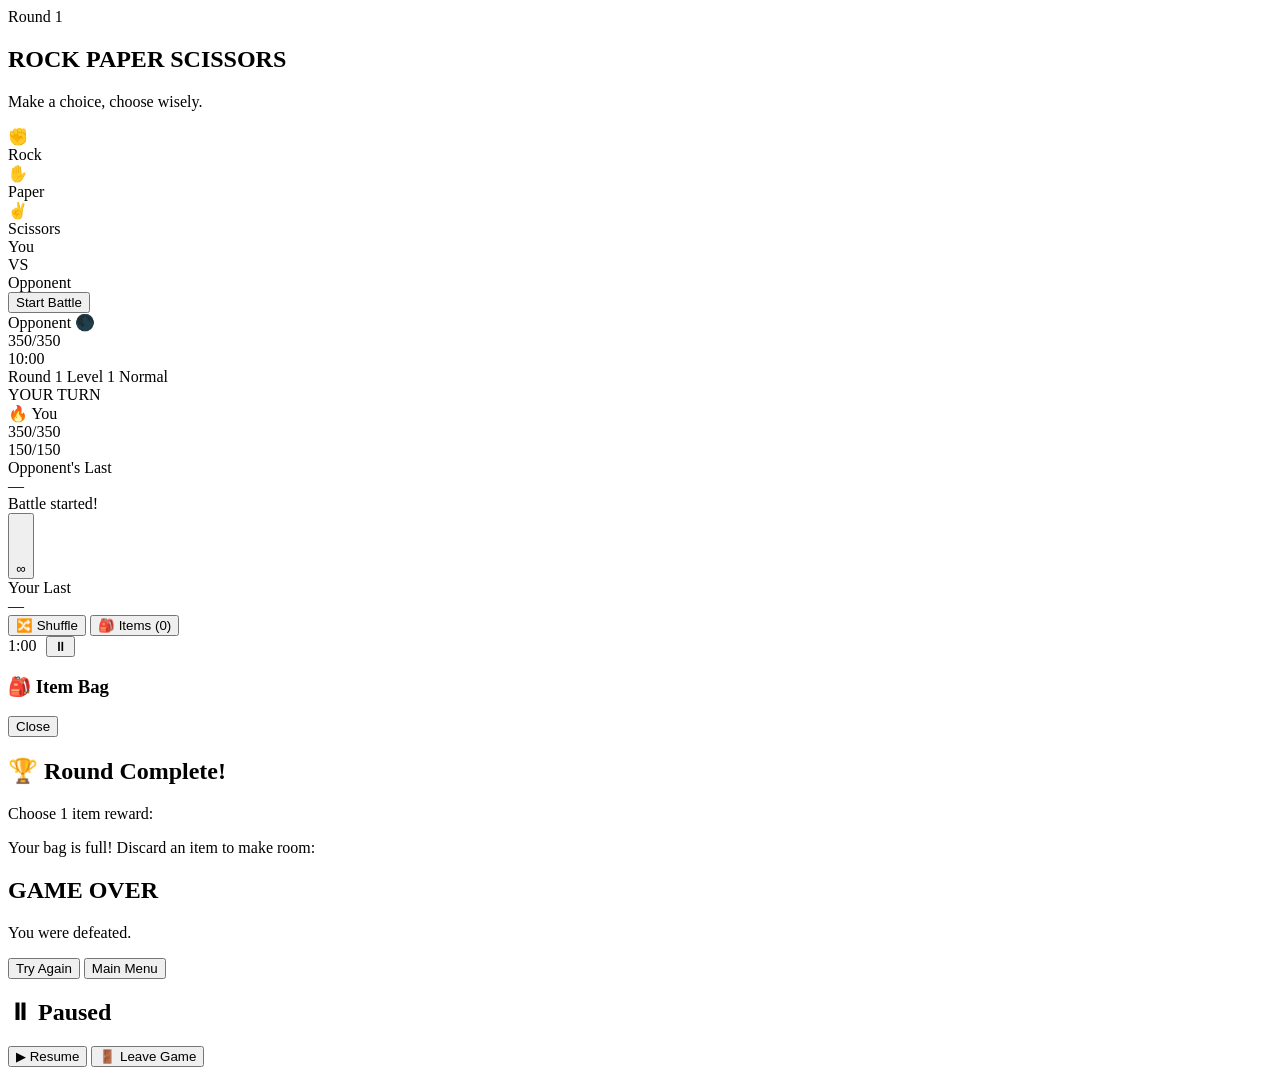
==== commit c0fe54a2: "Add files via upload" ====
--- a/battle.html
+++ b/battle.html
@@ -1,1631 +1,1653 @@
-<!DOCTYPE html>
-<html lang="en">
-<head>
-  <meta charset="utf-8">
-  <meta name="viewport" content="width=device-width, initial-scale=1.0">
-  <link rel="preconnect" href="https://fonts.googleapis.com">
-  <link rel="preconnect" href="https://fonts.gstatic.com" crossorigin>
-  <link href="https://fonts.googleapis.com/css2?family=Press+Start+2P&display=swap" rel="stylesheet">
-  <link rel="stylesheet" href="Bootstrap/bootstrap-5.3.8-dist/css/bootstrap.min.css">
-  <link rel="stylesheet" href="CSS/battle.css">
-  <title>WildCard - Battle</title>
-  </head>
-<body data-wc-page="battle">
-<!-- RPS -->
-<div id="screenRPS" class="battle-screen">
-  <div class="rps-wrapper">
-    <div class="round-badge" id="rpsBadge">Round 1</div>
-    <h2 class="rps-title">ROCK PAPER SCISSORS</h2>
-    <p class="rps-subtitle" id="rpsSubtitle">Make a choice, choose wisely.</p>
-    <div class="rps-choices" id="rpsChoices">
-      <div class="rps-card" onclick="playRPS('rock')"><div class="rps-icon">&#x270A;</div><div class="rps-label">Rock</div></div>
-      <div class="rps-card" onclick="playRPS('paper')"><div class="rps-icon">&#x270B;</div><div class="rps-label">Paper</div></div>
-      <div class="rps-card" onclick="playRPS('scissors')"><div class="rps-icon">&#x270C;&#xFE0F;</div><div class="rps-label">Scissors</div></div>
-    </div>
-    <div class="rps-result hidden" id="rpsResult">
-      <div class="rps-reveal">
-        <div class="rps-side"><div class="rps-reveal-icon" id="playerRPSIcon"></div><div class="rps-reveal-label">You</div></div>
-        <div class="rps-vs">VS</div>
-        <div class="rps-side"><div class="rps-reveal-icon" id="aiRPSIcon"></div><div class="rps-reveal-label">Opponent</div></div>
-      </div>
-      <div class="rps-outcome" id="rpsOutcome"></div>
-      <button class="btn-primary-game hidden" id="rpsContinueBtn" onclick="startBattle()">Start Battle</button>
-    </div>
-  </div>
-</div>
-
-<!-- Battle -->
-<div id="screenBattle" class="battle-screen hidden">
-
-  <!-- Top HUD -->
-  <div class="hud-top">
-    <div class="hud-left">
-      <div class="hud-name-row">
-        <span class="hud-name" id="opponentName">Opponent</span>
-        <span class="element-badge" id="opponentElementBadge">🌑</span>
-      </div>
-      <div class="hp-bar-wrap">
-        <div class="hp-bar-bg"><div class="hp-bar-fill opponent-hp" id="opponentHPBar"></div></div>
-        <span class="hp-text" id="opponentHPText">150/150</span>
-      </div>
-      <div class="status-badges" id="opponentStatus"></div>
-    </div>
-    <div class="hud-center">
-      <div class="round-timer" id="roundTimer">10:00</div>
-      <div class="round-info">
-        <span id="roundLabel">Round 1</span>
-        <span id="levelLabel" class="level-badge">Level 1 Normal</span>
-      </div>
-      <div class="turn-info" id="turnInfo">YOUR TURN</div>
-    </div>
-    <div class="hud-right">
-      <div class="hud-name-row hud-name-row-right">
-        <span class="element-badge" id="playerElementBadge">🔥</span>
-        <span class="hud-name">You</span>
-      </div>
-      <div class="hp-bar-wrap">
-        <div class="hp-bar-bg"><div class="hp-bar-fill player-hp" id="playerHPBar"></div></div>
-        <span class="hp-text" id="playerHPText">250/250</span>
-      </div>
-      <div class="energy-bar-wrap">
-        <div class="energy-bar-bg"><div class="energy-bar-fill" id="playerEnergyBar"></div></div>
-        <span class="energy-text" id="playerEnergyText">150/150</span>
-      </div>
-      <div class="status-badges" id="playerStatus"></div>
-    </div>
-  </div>
-
-  <!-- Table -->
-  <div class="table-felt">
-
-    <!-- Opponent hand -->
-    <div class="opp-fan-area">
-      <div class="opp-fan" id="opponentHand"></div>
-    </div>
-
-    <!-- Center -->
-    <div class="center-zone">
-      <!-- Opponent last card (left) -->
-      <div class="last-card-panel" id="lastCardOpponent">
-        <div class="last-card-label">Opponent's Last</div>
-        <div class="last-card-display" id="lastCardOpponentDisplay">
-          <span class="last-card-empty">—</span>
-        </div>
-      </div>
-
-      <div class="battle-log" id="battleLog"><div class="log-entry">Battle started!</div></div>
-
-      <button type="button" class="deck-pile" id="deckPile" onclick="addOneCardToHand(false)" title="Draw 1 card from your deck (∞)">
-        <div class="deck-pile-cards">
-          <div class="deck-pile-card deck-pile-card--back"><img src="Images/Backcard.png" alt="" aria-hidden="true"></div>
-          <div class="deck-pile-card deck-pile-card--mid"><img src="Images/Backcard.png" alt="" aria-hidden="true"></div>
-          <div class="deck-pile-card deck-pile-card--top"><img src="Images/Backcard.png" alt="" aria-hidden="true"></div>
-        </div>
-        <span class="deck-pile-count" id="deckPileCount">∞</span>
-      </button>
-
-      <!-- Player last card (right) -->
-      <div class="last-card-panel" id="lastCardPlayer">
-        <div class="last-card-label">Your Last</div>
-        <div class="last-card-display" id="lastCardPlayerDisplay">
-          <span class="last-card-empty">—</span>
-        </div>
-      </div>
-    </div>
-
-    <!-- Player hand -->
-    <div class="player-fan-area">
-      <div class="player-fan" id="playerHand"></div>
-    </div>
-
-  </div>
-
-  <!-- Bottom HUD -->
-  <div class="hud-bottom">
-    <div class="turn-timer-bar">
-      <div class="turn-timer-fill" id="turnTimerFill"></div>
-    </div>
-    <div class="action-row">
-      <div class="action-buttons" id="actionButtons">
-        <button class="action-btn" id="btnShuffle" onclick="addOneCardToHand(true)" title="Same draw logic; random card from pool and uses your turn">🔀 Shuffle</button>
-        <button class="action-btn" id="btnUseItem" onclick="openBag()">🎒 Items <span id="bagCount">(0)</span></button>
-      </div>
-      <div style="display:flex;align-items:center;gap:10px;">
-        <span class="turn-timer-text" id="turnTimerText">1:00</span>
-        <button class="pause-btn" onclick="openPause()">⏸</button>
-      </div>
-    </div>
-  </div>
-
-</div>
-
-<!-- Bag modal -->
-<div class="modal-overlay hidden" id="bagModal" onclick="closeBagOutside(event)">
-  <div class="bag-modal">
-    <h3 class="modal-title">&#x1F392; Item Bag</h3>
-    <div class="bag-grid" id="bagGrid"></div>
-    <button class="btn-secondary-game" onclick="closeBag()">Close</button>
-  </div>
-</div>
-
-<!-- Reward screen -->
-<div id="screenReward" class="battle-screen hidden">
-  <div class="reward-wrapper">
-    <h2 class="reward-title">&#x1F3C6; Round Complete!</h2>
-    <p class="reward-subtitle" id="rewardSubtitle">Choose 1 item reward:</p>
-    <div class="reward-items" id="rewardItems"></div>
-    <div class="discard-section hidden" id="discardSection">
-      <p class="discard-msg">Your bag is full! Discard an item to make room:</p>
-      <div class="bag-grid" id="discardGrid"></div>
-    </div>
-  </div>
-</div>
-
-<!-- Game over -->
-<div id="screenGameOver" class="battle-screen hidden">
-  <div class="gameover-wrapper">
-    <h2 class="gameover-title" id="gameOverTitle">GAME OVER</h2>
-    <p class="gameover-sub" id="gameOverSub">You were defeated.</p>
-    <div class="gameover-btns">
-      <button class="btn-primary-game" onclick="tryAgain()">Try Again</button>
-      <button class="btn-secondary-game" onclick="goMainMenu()">Main Menu</button>
-    </div>
-  </div>
-</div>
-
-<!-- Overlays -->
-<div class="attack-flash" id="attackFlash"></div>
-<div id="fsPrompt" class="fs-prompt hidden" onclick="restoreFullscreen()">🖥️ Click to restore fullscreen</div>
-
-<!-- Pause -->
-<div class="modal-overlay hidden" id="pauseModal">
-  <div class="pause-modal">
-    <h2 class="modal-title">⏸ Paused</h2>
-    <button class="btn-primary-game" onclick="closePause()">▶ Resume</button>
-    <button class="btn-danger-game btn-leave" onclick="leaveGame()">🚪 Leave Game</button>
-  </div>
-</div>
-
-<script>
-// Data
-const ALL_CARDS = [
-  {id:'flame_burst',name:'Flame Burst',element:'Fire',energy:1,damage:15,damageType:'single',effect:'burn50'},
-  {id:'inferno_slash',name:'Inferno Slash',element:'Fire',energy:3,damage:60,damageType:'single',effect:'selfdmg10'},
-  {id:'wildfire',name:'Wildfire',element:'Fire',energy:4,damage:25,damageType:'single',effect:'burn_chance'},
-  {id:'aqua_shot',name:'Aqua Shot',element:'Water',energy:1,damage:50,damageType:'single',effect:''},
-  {id:'tidal_wave',name:'Tidal Wave',element:'Water',energy:3,damage:35,damageType:'single',effect:'slow'},
-  {id:'healing_rain',name:'Healing Rain',element:'Water',energy:2,damage:0,damageType:'heal',effect:'heal25'},
-  {id:'vine_whip',name:'Thorn Lash',element:'Grass',energy:1,damage:30,damageType:'single',effect:''},
-  {id:'poison_spores',name:'Poison Spores',element:'Grass',energy:2,damage:40,damageType:'single',effect:'poison'},
-  {id:'root_trap',name:'Root Trap',element:'Grass',energy:3,damage:50,damageType:'single',effect:'stun50'},
-  {id:'thunder_strike',name:'Volt Lance',element:'Lightning',energy:2,damage:30,damageType:'single',effect:''},
-  {id:'static_field',name:'Static Field',element:'Lightning',energy:3,damage:100,damageType:'single',effect:'stun_chance'},
-  {id:'overcharge',name:'Overcharge',element:'Lightning',energy:2,damage:0,damageType:'buff',effect:'buff_crit'},
-  {id:'rock_smash',name:'Gravel Break',element:'Earth',energy:2,damage:25,damageType:'single',effect:''},
-  {id:'stone_wall',name:'Stone Wall',element:'Earth',energy:2,damage:0,damageType:'buff',effect:'defense'},
-  {id:'earthquake',name:'Tremor Call',element:'Earth',energy:4,damage:45,damageType:'single',effect:''},
-  {id:'air_slash',name:'Gust Blade',element:'Wind',energy:1,damage:25,damageType:'single',effect:'fast'},
-  {id:'tornado',name:'Spiral Gale',element:'Wind',energy:3,damage:20,damageType:'multi3',effect:''},
-  {id:'tailwind',name:'Tailwind',element:'Wind',energy:2,damage:0,damageType:'buff',effect:'buff_speed'},
-  {id:'holy_beam',name:'Prism Beam',element:'Light',energy:3,damage:50,damageType:'single',effect:''},
-  {id:'divine_shield',name:'Ward Halo',element:'Light',energy:2,damage:0,damageType:'buff',effect:'shield75'},
-  {id:'sanctuary',name:'Safe Haven',element:'Light',energy:4,damage:0,damageType:'heal',effect:'heal_shield'},
-  {id:'shadow_strike',name:'Umbral Cut',element:'Dark',energy:2,damage:50,damageType:'single',effect:''},
-  {id:'blood_pact',name:'Siphon Strike',element:'Dark',energy:3,damage:60,damageType:'single',effect:'selfdmg15'},
-  {id:'void_explosion',name:'Void Rift',element:'Dark',energy:5,damage:80,damageType:'single',effect:'both_dmg'}
-];
-
-const ALL_ITEMS = [
-  {id:'small_potion',name:'Minor Elixir',icon:'🧪',rarity:'common',desc:'Restore 50 HP.',type:'heal',value:50},
-  {id:'mega_potion',name:'Greater Elixir',icon:'🧪',rarity:'uncommon',desc:'Restore 100 HP.',type:'heal',value:100},
-  {id:'regen_herb',name:'Regen Herb',icon:'🌿',rarity:'common',desc:'Heal 25 HP at the start of each turn for 3 turns.',type:'regen',value:25,turns:3},
-  {id:'iron_shield',name:'Iron Shield',icon:'🛡',rarity:'common',desc:'Reduce incoming damage by 50% for 1 hit.',type:'shield',value:0.5,turns:1},
-  {id:'holy_barrier',name:'Holy Barrier',icon:'✨',rarity:'uncommon',desc:'Completely block the next attack.',type:'barrier',value:0},
-  {id:'stone_skin',name:'Stone Skin',icon:'🪨',rarity:'common',desc:'Reduce all incoming damage by 25% for 3 turns.',type:'defense',value:0.25,turns:3},
-  {id:'flame_oil',name:'Flame Oil',icon:'🔥',rarity:'common',desc:'Your next Fire attack will always inflict Burn.',type:'buff_burn',value:0},
-  {id:'voltage_core',name:'Voltage Core',icon:'⚡',rarity:'uncommon',desc:'Your next Lightning attack deals 50% more damage.',type:'buff_lightning',value:0.5},
-  {id:'freeze_bomb',name:'Freeze Bomb',icon:'❄',rarity:'uncommon',desc:'50% chance to freeze the opponent for 1 turn.',type:'freeze',value:0.5},
-  {id:'dark_crystal',name:'Dark Crystal',icon:'🌑',rarity:'uncommon',desc:'Double your next attack\'s damage. Take 10 recoil.',type:'double_atk',value:2},
-  {id:'purify_potion',name:'Purify Potion',icon:'✨',rarity:'common',desc:'Remove all active debuffs from yourself.',type:'purify',value:0},
-  {id:'energy_water',name:'Energy Water',icon:'💧',rarity:'common',desc:'Restore 30 Energy.',type:'energy',value:30},
-  {id:'speed_feather',name:'Speed Feather',icon:'🌪',rarity:'uncommon',desc:'50% chance to take an extra turn immediately.',type:'extra_turn',value:0},
-  {id:'shuffle_scroll',name:'Shuffle Scroll',icon:'🎴',rarity:'common',desc:'Draw cards until your hand is full. Does not cost a turn.',type:'shuffle',value:0},
-  {id:'draw_tome',name:'Draw Tome',icon:'📖',rarity:'uncommon',desc:'Draw 2 extra cards from the deck.',type:'draw',value:2},
-  {id:'recall_orb',name:'Recall Orb',icon:'🔄',rarity:'uncommon',desc:'Return the last card you played back to your hand.',type:'recall',value:0},
-  {id:'poison_bottle',name:'Poison Bottle',icon:'☠',rarity:'common',desc:'Inflict Poison on the opponent for 3 turns.',type:'debuff_poison',value:0},
-  {id:'freeze_trap',name:'Freeze Trap',icon:'❄',rarity:'common',desc:'40% chance to stun the opponent for 1 turn.',type:'debuff_stun',value:0.4},
-  {id:'smoke_bomb',name:'Smoke Bomb',icon:'🌫',rarity:'common',desc:'Reduce the opponent\'s accuracy by 30% for 3 turns.',type:'debuff_acc',value:0.3},
-  {id:'phoenix_feather',name:'Cinder Plume',icon:'👑',rarity:'legendary',desc:'Automatically revive once with 30% HP when defeated.',type:'revive',value:0.3},
-  {id:'master_ball',name:'Mirror Core',icon:'🔮',rarity:'legendary',desc:'Copy the opponent\'s last used card and add it to your hand.',type:'master_ball',value:0},
-  {id:'chaos_dice',name:'Chaos Dice',icon:'🌌',rarity:'legendary',desc:'Roll the dice: huge heal, massive damage, a strong buff, or a crippling debuff.',type:'chaos',value:0}
-];
-
-const ELEMENT_ICONS = {Fire:'🔥',Water:'💧',Grass:'🌿',Lightning:'⚡',Earth:'🪨',Wind:'🌪',Light:'✨',Dark:'🌑'};
-const ELEMENT_COLORS = {
-  Fire:{bg:'#3a1a0a',border:'#c0440a',badge:'#e05a1a'},
-  Water:{bg:'#0a1a3a',border:'#0a60c0',badge:'#1a80e0'},
-  Grass:{bg:'#0a2a0a',border:'#2a8a2a',badge:'#3aaa3a'},
-  Lightning:{bg:'#2a2a0a',border:'#c0b000',badge:'#e0d000'},
-  Earth:{bg:'#2a1a0a',border:'#8a5a2a',badge:'#aa7a3a'},
-  Wind:{bg:'#0a2a2a',border:'#2aaaa0',badge:'#3acac0'},
-  Light:{bg:'#2a2a1a',border:'#c0c060',badge:'#e0e080'},
-  Dark:{bg:'#1a0a2a',border:'#6a2a9a',badge:'#8a3aba'}
-};
-
-// Type chart: attacker element -> {strong:[],weak:[]}
-// Note: Dark is handled by hardcoded logic in getMultiplier (always 2x attacker, 2x defender)
-const TYPE_CHART = {
-  Fire:      {strong:['Grass','Wind'],    weak:['Water','Earth']},
-  Water:     {strong:['Fire','Earth'],    weak:['Grass','Lightning']},
-  Grass:     {strong:['Water','Earth'],   weak:['Fire','Wind']},
-  Lightning: {strong:['Water','Wind'],    weak:['Earth']},
-  Earth:     {strong:['Fire','Lightning'],weak:['Water','Grass']},
-  Wind:      {strong:['Grass','Lightning'],weak:['Fire','Earth']},
-  Light:     {strong:['Dark'],            weak:['Dark']}
-};
-
-function getMultiplier(attackerEl, defenderEl) {
-  if (attackerEl === 'Neutral' || defenderEl === 'Neutral') return 1;
-  // Dark: always deals 2x, always takes 2x
-  if (attackerEl === 'Dark') return 2;
-  if (defenderEl === 'Dark') return 2;
-  if (defenderEl === 'Light') return 0.5;
-  const chart = TYPE_CHART[attackerEl];
-  if (!chart) return 1;
-  if (chart.strong.includes(defenderEl)) return 2;
-  if (chart.weak.includes(defenderEl)) return 0.5;
-  return 1;
-}
-
-// State
-let round = 1;
-let firstTurn = 'player'; // from URL param
-let currentTurn = 'player';
-let playerHP = 250, playerMaxHP = 250;
-let playerEnergy = 150, playerMaxEnergy = 150;
-let opponentHP = 250, opponentMaxHP = 250;
-let playerHand = [], opponentHand = [];
-let playerDeck = []; // full deck pool
-let playerUsedCards = [];
-let playerBag = []; // items
-let playerElement = 'Neutral';
-let opponentElement = 'Neutral';
-let playerStatus = {}; // {burn:0,poison:0,stun:0,shield:0,regen:0,defense:0,critBuff:false,barrier:false,doubleatk:false,burnBuff:false,lightningBuff:false,smokeAcc:0,slow:0}
-let opponentStatus = {};
-let roundTimerSec = 600; // 10 min
-let turnTimerSec = 60;
-let roundTimerInterval = null;
-let turnTimerInterval = null;
-let pendingRewardItems = [];
-let pendingDiscardCallback = null;
-let phoenixUsed = false;
-let poisonStacks = {player:0, opponent:0};
-let cardplayLocked = false;
-let playerLastCard = null;
-let opponentLastCard = null; // last card played by opponent
-let savedDeckSource = [];
-
-// Init
-window.onload = function() {
-  // Apply saved settings (fullscreen persists across pages)
-  if (localStorage.getItem('fullscreen') === '1') {
-    document.documentElement.requestFullscreen().catch(()=>{});
-  }
-  // Items: fresh bag on new game (round 1), carry over between rounds only (sessionStorage)
-  if (round === 1 && !sessionStorage.getItem('gameStarted')) {
-    playerBag = [];
-    saveItems();
-    sessionStorage.setItem('gameStarted', '1');
-  } else {
-    try { playerBag = JSON.parse(localStorage.getItem('wildcardItems') || '[]'); } catch(e){ playerBag=[]; }
-  }
-  const params = new URLSearchParams(window.location.search);
-  firstTurn = params.get('first') || 'player';
-  round = parseInt(params.get('round') || '1');
-  showScreen('screenRPS');
-  updateRPSBadge();
-};
-
-function updateRPSBadge() {
-  document.getElementById('rpsBadge').textContent = 'Round ' + round;
-  const isBoss = round % 5 === 0;
-  document.getElementById('rpsSubtitle').textContent = isBoss ? 'BOSS BATTLE! Make a choice, choose wisely.' : 'Make a choice, choose wisely.';
-}
-
-// Screens
-function showScreen(id) {
-  document.querySelectorAll('.battle-screen').forEach(s => s.classList.add('hidden'));
-  document.getElementById(id).classList.remove('hidden');
-}
-
-// RPS
-const RPS_ICONS = {rock:'✊',paper:'✋',scissors:'✌️'};
-const RPS_OPTIONS = ['rock','paper','scissors'];
-
-function playRPS(pick) {
-  const aiPick = RPS_OPTIONS[Math.floor(Math.random()*3)];
-  document.getElementById('playerRPSIcon').textContent = RPS_ICONS[pick];
-  document.getElementById('aiRPSIcon').textContent = RPS_ICONS[aiPick];
-  let outcome, text;
-  if (pick === aiPick) { outcome='tie'; text="🤝 It's a tie! Play again..."; }
-  else if ((pick==='rock'&&aiPick==='scissors')||(pick==='scissors'&&aiPick==='paper')||(pick==='paper'&&aiPick==='rock')) {
-    outcome='win'; firstTurn='player'; text='PLAYER FIRST TURN!';
-  } else {
-    outcome='lose'; firstTurn='ai'; text='OPPONENT FIRST TURN!';
-  }
-  sessionStorage.setItem('nextFirstTurn', firstTurn);
-  document.getElementById('rpsOutcome').textContent = text;
-  document.getElementById('rpsChoices').classList.add('hidden');
-  document.getElementById('rpsResult').classList.remove('hidden');
-  if (outcome==='tie') {
-    document.getElementById('rpsContinueBtn').classList.add('hidden');
-    setTimeout(()=>{
-      document.getElementById('rpsChoices').classList.remove('hidden');
-      document.getElementById('rpsResult').classList.add('hidden');
-    },1800);
-  } else {
-    document.getElementById('rpsContinueBtn').classList.remove('hidden');
-  }
-}
-
-// Start battle
-function startBattle() {
-  currentTurn = firstTurn;
-  playerHP = 250; playerMaxHP = 250;
-  playerEnergy = 150; playerMaxEnergy = 150;
-  playerStatus = {burn:0,poison:0,stun:0,shield:0,regen:0,regenHeal:25,defense:0,critBuff:false,barrier:false,doubleatk:false,burnBuff:false,lightningBuff:false,smokeAcc:0,smokeTurns:0,slow:0};
-  opponentStatus = {burn:0,poison:0,stun:0,shield:0,regen:0,regenHeal:25,defense:0,critBuff:false,barrier:false,doubleatk:false,burnBuff:false,lightningBuff:false,smokeAcc:0,smokeTurns:0,slow:0};
-  poisonStacks = {player:0,opponent:0};
-  playerElement = 'Neutral';
-  opponentElement = 'Neutral';
-  playerLastCard = null;
-  opponentLastCard = null;
-
-  const isBoss = round % 5 === 0;
-  const lvl = Math.ceil(round / 5);
-  opponentMaxHP = isBoss ? 500 : 250;
-  opponentHP = opponentMaxHP;
-
-  // Determine opponent element randomly — set when first card is played
-
-  // Build player deck
-  const saved = localStorage.getItem('wildcardDeck');
-  let savedDeck = [];
-  if (saved) {
-    try {
-      const parsed = JSON.parse(saved);
-      parsed.forEach(e => {
-        const card = ALL_CARDS.find(c => c.id === e.card.id);
-        if (card) for (let i = 0; i < e.count; i++) savedDeck.push({...card});
-      });
-    } catch(err) {}
-  }
-
-  if (savedDeck.length > 0) {
-    savedDeckSource = [...savedDeck]; // store for infinite reshuffling
-    playerDeck = shuffle([...savedDeck]);
-    addLog('Using your saved deck (' + savedDeck.length + ' cards).');
-  } else {
-    savedDeckSource = []; // will use ALL_CARDS on refill
-    playerDeck = shuffle([...ALL_CARDS].map(c => ({...c})));
-    addLog('No saved deck found — using random cards.');
-  }
-  playerHand = playerDeck.splice(0, Math.min(7, playerDeck.length));
-  playerUsedCards = [];
-
-  // Opponent hand: 7 random cards
-  opponentHand = shuffle([...ALL_CARDS].map(c=>({...c}))).slice(0,7);
-
-  // UI
-  const opName = isBoss ? 'BOSS' : ('Opponent Lv'+lvl);
-  document.getElementById('opponentName').textContent = opName;
-  document.getElementById('roundLabel').textContent = 'Round ' + round;
-  document.getElementById('levelLabel').textContent = isBoss ? 'BOSS' : 'Level '+lvl;
-  document.getElementById('levelLabel').className = 'level-badge' + (isBoss?' boss-badge':'');
-
-  updateHPBars();
-  updateEnergyBar();
-  renderPlayerHand();
-  renderOpponentHand();
-  updateBagCount();
-  renderStatusBadges();
-  updateDeckPileCount();
-  updateElementBadges();
-
-  setupDeckPileClick();
-  showScreen('screenBattle');
-  startRoundTimer(true);
-
-  if (currentTurn === 'player') {
-    startPlayerTurn();
-
-  } else {
-    setTurnInfo('OPPONENT TURN');
-    disableActions();
-    setTimeout(()=>doOpponentTurn(), 1500);
-  }
-}
-
-function shuffle(arr) {
-  for (let i=arr.length-1;i>0;i--) {
-    const j=Math.floor(Math.random()*(i+1));
-    [arr[i],arr[j]]=[arr[j],arr[i]];
-  }
-  return arr;
-}
-
-// Timers
-function tickRoundTimer() {
-  const m = Math.floor(roundTimerSec / 60), s = roundTimerSec % 60;
-  document.getElementById('roundTimer').textContent = m + ':' + (s < 10 ? '0' : '') + s;
-}
-
-function startRoundTimer(reset) {
-  if (reset) roundTimerSec = 600;
-  clearInterval(roundTimerInterval);
-  tickRoundTimer();
-  roundTimerInterval = setInterval(() => {
-    roundTimerSec--;
-    tickRoundTimer();
-    if (roundTimerSec <= 0) { clearInterval(roundTimerInterval); timeOut(); }
-  }, 1000);
-}
-
-function resumeRoundTimer() { startRoundTimer(); }
-
-function startTurnTimer() {
-  turnTimerSec = 60;
-  resumeTurnTimer();
-}
-
-function resumeTurnTimer() {
-  clearInterval(turnTimerInterval);
-  const fill = document.getElementById('turnTimerFill');
-  const text = document.getElementById('turnTimerText');
-  // Update display immediately
-  const pct = (turnTimerSec / 60) * 100;
-  fill.style.width = pct + '%';
-  fill.style.background = pct > 50 ? '#7c9e7a' : pct > 25 ? '#e0d000' : '#e05a1a';
-  text.textContent = '0:' + (turnTimerSec < 10 ? '0' : '') + turnTimerSec;
-
-  turnTimerInterval = setInterval(() => {
-    turnTimerSec--;
-    const p = (turnTimerSec / 60) * 100;
-    fill.style.width = p + '%';
-    fill.style.background = p > 50 ? '#7c9e7a' : p > 25 ? '#e0d000' : '#e05a1a';
-    text.textContent = '0:' + (turnTimerSec < 10 ? '0' : '') + turnTimerSec;
-    if (turnTimerSec <= 0) { clearInterval(turnTimerInterval); endPlayerTurn(); }
-  }, 1000);
-}
-
-function stopTurnTimer() { clearInterval(turnTimerInterval); }
-
-function timeOut() {
-  addLog('Time ran out! You lose!');
-  endGame(false);
-}
-
-// Player turn
-function trySlowSkip(who) {
-  const st = who === 'player' ? playerStatus : opponentStatus;
-  const name = who==='player'?'You':'Opponent';
-  if (st.slow > 0 && Math.random() < 0.4) {
-    st.slow--;
-    addLog(name + ' is too slow and skips this turn!');
-    renderStatusBadges();
-    return true;
-  }
-  return false;
-}
-
-function startPlayerTurn() {
-  setTurnInfo('YOUR TURN');
-  applyStartOfTurnEffects('player');
-
-  if (trySlowSkip('player')) {
-    disableActions();
-    setTimeout(() => endPlayerTurn(), 1800);
-    return;
-  }
-
-  if (playerStatus.stun > 0) {
-    playerStatus.stun--;
-    addLog('You are stunned! Skipping turn.');
-    renderStatusBadges();
-    disableActions();
-    // Make sure cards are also unclickable
-    document.querySelectorAll('.hand-card').forEach(c => c.style.pointerEvents = 'none');
-    setTimeout(() => endPlayerTurn(), 1800);
-    return;
-  }
-
-  enableActions();
-  if (playerHand.length === 0) {
-    autoRefillHand(() => startTurnTimer());
-  } else {
-    startTurnTimer();
-  }
-}
-
-function endPlayerTurn() {
-  stopTurnTimer();
-  disableActions();
-  document.querySelectorAll('.hand-card').forEach(c=>c.classList.remove('selected'));
-  currentTurn = 'ai';
-  setTurnInfo('OPPONENT TURN');
-  setTimeout(()=>doOpponentTurn(), 1200);
-}
-
-function enableActions() {
-  document.getElementById('actionButtons').querySelectorAll('button').forEach(b=>b.disabled=false);
-  const pile = document.getElementById('deckPile');
-  if (pile) pile.disabled = false;
-  document.querySelectorAll('.hand-card').forEach(c=>c.style.pointerEvents='');
-}
-
-function disableActions() {
-  document.getElementById('actionButtons').querySelectorAll('button').forEach(b=>b.disabled=true);
-  const pile = document.getElementById('deckPile');
-  if (pile) pile.disabled = true;
-  document.querySelectorAll('.hand-card').forEach(c=>c.style.pointerEvents='none');
-}
-
-function setTurnInfo(text) {
-  const el = document.getElementById('turnInfo');
-  const isPlayer = text.includes('YOUR');
-  el.textContent = (isPlayer ? '🟢 ' : '🔴 ') + text;
-  el.className = 'turn-info ' + (isPlayer ? 'your-turn' : 'opp-turn');
-}
-
-// Player actions
-function playCard(index) {
-  // Only allow during player turn
-  if (currentTurn !== 'player') return;
-  if (cardplayLocked) return;
-  cardplayLocked = true;
-  const card = playerHand[index];
-  if (!card) { cardplayLocked = false; return;}
-  if (playerEnergy < card.energy) { addLog('Not enough energy!'); cardplayLocked = false; return;}
-
-  stopTurnTimer();
-  document.querySelectorAll('.hand-card').forEach(c=>c.classList.remove('selecting'));
-  // Animate the card flying up
-  const cardEl = document.querySelectorAll('.hand-card')[index];
-  animateCardPlay(cardEl, () => {
-    playerEnergy -= card.energy;
-    playerHand.splice(index,1);
-    playerUsedCards.push(card);
-    playerLastCard = card;
-    updateLastCardDisplay('player', card);
-
-    cardplayLocked = false;
-
-    playerElement = card.element;
-    updateElementBadges();
-
-    const wrapUpPlay = () => {
-      updateEnergyBar();
-      updateHPBars();
-      renderStatusBadges();
-      updateDeckPileCount();
-      if (opponentHP <= 0) { clearInterval(roundTimerInterval); winRound(); return; }
-      if (playerHP <= 0) { clearInterval(roundTimerInterval); checkDeath('player'); return; }
-      tryAutoRefillHand(() => endPlayerTurn());
-    };
-
-    if (card.damageType !== 'heal' && card.damageType !== 'buff') {
-      playAttackAnimation(card.element, 'opponent', () => {
-        applyCardEffect(card, 'player', 'opponent');
-        wrapUpPlay();
-      });
-    } else {
-      applyCardEffect(card, 'player', 'opponent');
-      wrapUpPlay();
-    }
-  });
-}
-
-function tryAutoRefillHand(thenFn) {
-  if (playerHand.length > 0) {
-    renderPlayerHand();
-    if (thenFn) thenFn();
-    return;
-  }
-  autoRefillHand(() => {
-    renderPlayerHand();
-    if (thenFn) thenFn();
-  });
-}
-
-/** Deck pile (false) = 1 card from your deck, no turn end. Shuffle (true) = 1 random from pool, ends turn. */
-function addOneCardToHand(fromShuffle) {
-  if (currentTurn !== 'player' || cardplayLocked) {
-    addLog(fromShuffle ? 'You can only shuffle on your turn.' : 'You can only draw on your turn.');
-    return;
-  }
-
-  let card = null;
-  if (fromShuffle) {
-    card = {...ALL_CARDS[Math.floor(Math.random() * ALL_CARDS.length)]};
-  } else {
-    if (playerDeck.length === 0) refillDeck();
-    if (playerDeck.length === 0) {
-      addLog('Your deck is empty!');
-      return;
-    }
-    card = playerDeck.splice(0, 1)[0];
-    if (!card) {
-      refillDeck();
-      card = playerDeck.splice(0, 1)[0];
-      if (!card) {
-        addLog('Could not draw from deck.');
-        return;
-      }
-    }
-  }
-
-  const handFull = playerHand.length >= 7;
-  const replaceIdx = handFull ? Math.floor(Math.random() * playerHand.length) : -1;
-  const swappedName = replaceIdx >= 0 ? playerHand[replaceIdx].name : '';
-
-  const pile = document.getElementById('deckPile');
-  const btn = fromShuffle ? document.getElementById('btnShuffle') : null;
-  if (fromShuffle) {
-    if (btn) btn.disabled = true;
-    cardplayLocked = true;
-  }
-  if (pile) pile.classList.add(fromShuffle ? 'shuffling' : 'drawing');
-
-  if (replaceIdx >= 0) {
-    const oldEl = document.querySelectorAll('.hand-card')[replaceIdx];
-    if (oldEl) oldEl.classList.add('hand-card--swap-out');
-  }
-
-  const finish = () => {
-    if (replaceIdx >= 0) {
-      playerHand[replaceIdx] = card;
-      addLog(fromShuffle
-        ? 'Hand full — replaced ' + swappedName + ' with ' + card.name + ' (' + card.element + ').'
-        : 'Drew from deck — replaced ' + swappedName + ' with ' + card.name + '.');
-    } else {
-      playerHand.push(card);
-      addLog(fromShuffle
-        ? 'Shuffled — added ' + card.name + ' (' + card.element + ').'
-        : 'Drew ' + card.name + ' from your deck.');
-    }
-    renderPlayerHand();
-    if (replaceIdx >= 0) {
-      const newEl = document.querySelectorAll('.hand-card')[replaceIdx];
-      if (newEl) {
-        newEl.classList.add('hand-card--swap-in');
-        setTimeout(() => newEl.classList.remove('hand-card--swap-in'), 650);
-      }
-    }
-    if (pile) pile.classList.remove('shuffling', 'drawing');
-    if (btn) btn.disabled = false;
-    cardplayLocked = false;
-    updateDeckPileCount();
-    endPlayerTurn();
-  };
-
-  setTimeout(() => {
-    animateFlyFromDeck(1, finish);
-  }, handFull ? 280 : 200);
-}
-
-function autoRefillHand(callback) {
-  // When all hand cards are used: auto-deal from user deck (reshuffled if empty)
-  if (playerHand.length > 0) {
-    if (callback) callback();
-    return;
-  }
-  if (playerDeck.length === 0) refillDeck();
-
-  const drawCount = Math.min(7, playerDeck.length);
-  if (drawCount <= 0) {
-    if (callback) callback();
-    return;
-  }
-
-  const pile = document.getElementById('deckPile');
-  if (pile) pile.classList.add('drawing');
-
-  const finish = () => {
-    const drawn = playerDeck.splice(0, drawCount);
-    playerHand = drawn;
-    const deckLabel = savedDeckSource.length > 0 ? 'your deck' : 'the deck';
-    addLog('Hand empty — auto-dealt ' + drawCount + ' card(s) from ' + deckLabel + '.');
-    updateDeckPileCount();
-    if (pile) pile.classList.remove('drawing');
-    if (callback) callback();
-  };
-
-  animateFlyFromDeck(drawCount, finish);
-}
-
-function refillDeck() {
-  const source = savedDeckSource.length > 0
-    ? savedDeckSource.map(c => ({...c}))
-    : ALL_CARDS.map(c => ({...c}));
-  playerDeck = shuffle(source);
-  if (savedDeckSource.length > 0) {
-    addLog('Your deck reshuffled — ' + playerDeck.length + ' card(s) ready.');
-  } else {
-    addLog('Deck reshuffled! (' + playerDeck.length + ' cards)');
-  }
-  updateDeckPileCount();
-}
-
-// Card effects
-function applyCardEffect(card, attacker, defender) {
-  const atkStatus = attacker==='player'?playerStatus:opponentStatus;
-  const defStatus = defender==='player'?playerStatus:opponentStatus;
-  let dmg = card.damage;
-
-  // Multipliers
-  const atkEl = attacker==='player'?playerElement:opponentElement;
-  const defEl = defender==='player'?playerElement:opponentElement;
-  const mult = getMultiplier(atkEl, defEl);
-
-  // Buffs
-  let critActive = false;
-  if (atkStatus.critBuff) {
-    // Overcharge: guaranteed crit next attack
-    critActive = true;
-    atkStatus.critBuff = false;
-  } else if (Math.random() < 0.1) {
-    // Base 10% crit chance on every attack
-    critActive = true;
-  }
-  if (critActive) {
-    dmg = Math.floor(dmg * 2);
-    addLog('⚡ Critical Hit! x2');
-  }
-  if (atkStatus.doubleatk) { dmg = Math.floor(dmg*2); atkStatus.doubleatk=false; }
-  if (atkStatus.burnBuff && card.element==='Fire') { card = {...card, effect: card.effect||'burn50'}; atkStatus.burnBuff=false; }
-  if (atkStatus.lightningBuff && card.element==='Lightning') { dmg=Math.floor(dmg*1.5); atkStatus.lightningBuff=false; }
-
-  if (atkStatus.smokeAcc > 0) {
-    if (Math.random() < atkStatus.smokeAcc) {
-      addLog(attacker === 'player' ? 'Your attack missed (smoke)!' : 'Opponent missed!');
-      return;
-    }
-  }
-
-  dmg = Math.floor(dmg * mult);
-  if (mult===1.75) addLog('Dark type! x1.75');
-  else if (mult===1.5) addLog('Super effective! x1.5');
-  if (mult===0.5) addLog('Not very effective... x0.5');
-
-  // Damage types
-  if (card.damageType==='heal') {
-    const healAmt = card.effect==='heal25'?25:card.effect==='heal_shield'?30:0;
-    if (attacker==='player') { playerHP=Math.min(playerMaxHP,playerHP+healAmt); addLog('You healed '+healAmt+' HP!'); }
-    else { opponentHP=Math.min(opponentMaxHP,opponentHP+healAmt); addLog('Opponent'+' healed '+healAmt+' HP!'); }
-    if (card.effect==='heal_shield') { atkStatus.shield=1; addLog((attacker==='player'?'You':'Opponent')+' gained a shield!'); }
-    return;
-  }
-  if (card.damageType==='buff') {
-    applyBuff(card, attacker);
-    return;
-  }
-
-  // Apply defense reduction
-  let finalDmg = dmg;
-  if (defStatus.barrier) { finalDmg=0; defStatus.barrier=false; addLog((defender==='player'?'Your':'Opponent')+' barrier blocked the attack!'); }
-  else if (defStatus.shield>0) { finalDmg=Math.floor(finalDmg*0.5); defStatus.shield=0; addLog('Shield reduced damage!'); }
-  else if (defStatus.defense>0) { finalDmg=Math.floor(finalDmg*(1-0.25)); }
-
-  if (card.effect === 'fast') finalDmg = Math.floor(finalDmg * 1.25);
-
-  if (card.damageType==='multi3') {
-    let total=0;
-    for(let i=0;i<3;i++) total+=Math.floor(finalDmg*(0.8+Math.random()*0.4));
-    finalDmg=total;
-    addLog((attacker==='player'?'You':'Opponent')+' hit 3 times for '+finalDmg+' total!');
-  } else {
-    addLog((attacker==='player'?'You':'Opponent')+' used '+card.name+' for '+finalDmg+' damage!'+(mult===1.75?' (Dark! x1.75)':mult===1.5?' (Super effective! x1.5)':mult===0.5?' (Not effective)':''));
-  }
-
-  if (defender==='player') playerHP=Math.max(0,playerHP-finalDmg);
-  else opponentHP=Math.max(0,opponentHP-finalDmg);
-
-  // Self damage effects
-  if (card.effect==='selfdmg10') { if(attacker==='player'){playerHP=Math.max(0,playerHP-10);addLog('Recoil: You took 10 damage!');}else{opponentHP=Math.max(0,opponentHP-10);} }
-  if (card.effect==='selfdmg15') { if(attacker==='player'){playerHP=Math.max(0,playerHP-15);addLog('Recoil: You took 15 damage!');}else{opponentHP=Math.max(0,opponentHP-15);} }
-  if (card.effect==='both_dmg') { const bd=Math.floor(finalDmg*0.3); if(attacker==='player'){playerHP=Math.max(0,playerHP-bd);addLog('Void explosion recoil: '+bd+' damage!');}
-  else{opponentHP=Math.max(0,opponentHP-bd);} }
-
-  // Status effects
-  applyStatusEffect(card.effect, defender, defStatus);
-}
-
-function applyBuff(card, target) {
-  const st = target==='player'?playerStatus:opponentStatus;
-  const name = target==='player'?'You':'Opponent';
-  if (card.effect==='buff_crit') { st.critBuff=true; addLog(name+' buffed crit!'); }
-  if (card.effect==='defense') { st.defense=3; addLog(name+' raised defense!'); }
-  if (card.effect==='shield75') { st.shield=1; addLog(name+' raised a shield!'); }
-  if (card.effect==='buff_speed') { addLog(name+' used Tailwind! (speed buff)'); }
-}
-
-function applyStatusEffect(effect, target, defStatus) {
-  const name = target==='player'?'You':'Opponent';
-  if (effect==='burn50'&&Math.random()<0.5) { defStatus.burn=3; addLog(name+' is burned!'); }
-  if (effect==='burn_chance'&&Math.random()<0.9) { defStatus.burn=3; addLog(name+' is burned!'); }
-  if (effect==='poison') { defStatus.poison=3; poisonStacks[target]=1; addLog(name+' is poisoned!'); }
-  if (effect==='stun50'&&Math.random()<0.5) { defStatus.stun=1; addLog(name+' is stunned!'); }
-  if (effect==='stun_chance'&&Math.random()<0.3) { defStatus.stun=1; addLog(name+' is stunned!'); }
-  if (effect==='slow') { defStatus.slow=3; addLog(name+' is slowed!'); }
-}
-
-function applyStartOfTurnEffects(who) {
-  const st = who==='player'?playerStatus:opponentStatus;
-  const name = who==='player'?'You':'Opponent';
-  if (st.burn>0) {
-    const dmg=5; st.burn--;
-    if(who==='player') playerHP=Math.max(0,playerHP-dmg); else opponentHP=Math.max(0,opponentHP-dmg);
-    addLog(name+' took '+dmg+' burn damage!');
-  }
-  if (st.poison>0) {
-    const stacks = poisonStacks[who]||1;
-    const dmg = stacks===1?4:stacks===2?6:8;
-    poisonStacks[who]=Math.min(3,(poisonStacks[who]||1)+1);
-    st.poison--;
-    if(who==='player') playerHP=Math.max(0,playerHP-dmg); else opponentHP=Math.max(0,opponentHP-dmg);
-    addLog(name+' took '+dmg+' poison damage!');
-  }
-  if (st.regen>0) {
-    const healAmt = st.regenHeal || 25;
-    st.regen--;
-    if(who==='player') playerHP=Math.min(playerMaxHP,playerHP+healAmt); else opponentHP=Math.min(opponentMaxHP,opponentHP+healAmt);
-    addLog(name+' regenerated '+healAmt+' HP!');
-  }
-  if (st.smokeTurns > 0) {
-    st.smokeTurns--;
-    if (st.smokeTurns <= 0) st.smokeAcc = 0;
-  }
-  if (st.defense>0) st.defense--;
-  updateHPBars();
-  renderStatusBadges();
-}
-
-// AI
-function doOpponentTurn() {
-  applyStartOfTurnEffects('opponent');
-  if (opponentHP <= 0) { clearInterval(roundTimerInterval); winRound(); return; }
-  if (playerHP <= 0) { clearInterval(roundTimerInterval); checkDeath('player'); return; }
-
-  // Check stun AFTER start-of-turn effects
-  if (trySlowSkip('opponent')) {
-    currentTurn = 'player';
-    setTimeout(() => startPlayerTurn(), 1200);
-    return;
-  }
-
-  if (opponentStatus.stun > 0) {
-    opponentStatus.stun--;
-    addLog('Opponent is stunned! Skipping turn.');
-    renderStatusBadges();
-    currentTurn = 'player';
-    setTimeout(() => startPlayerTurn(), 1200);
-    return;
-  }
-
-  const lvl = Math.ceil(round / 5);
-  const isBoss = round % 5 === 0;
-  const smart = lvl >= 2 || isBoss;
-
-  // Pick card
-  let card = null;
-  const affordable = opponentHand.filter(c => c.energy <= 150);
-  if (affordable.length > 0) {
-    if (smart) {
-      // Pick highest effective damage card
-      card = affordable.reduce((best, c) => {
-        const mult = getMultiplier(opponentElement, playerElement);
-        const eff = c.damage * mult;
-        const bestEff = best.damage * getMultiplier(opponentElement, playerElement);
-        return eff > bestEff ? c : best;
-      });
-    } else {
-      card = affordable[Math.floor(Math.random() * affordable.length)];
-    }
-    const idx = opponentHand.indexOf(card);
-    opponentHand.splice(idx, 1);
-    renderOpponentHand();
-    // Track opponent's last card
-    opponentLastCard = card;
-    updateLastCardDisplay('opponent', card);
-    // Update opponent's active element to the card just played
-    opponentElement = card.element;
-    updateElementBadges();
-    // Opponent attack animation
-    if (card.damageType !== 'heal' && card.damageType !== 'buff') {
-      // Flip projectile direction for opponent (top to bottom)
-      const flash = document.getElementById('attackFlash');
-      flash.className = 'attack-flash flash-' + card.element;
-      flash.classList.add('active');
-      setTimeout(() => flash.classList.remove('active'), 500);
-      const proj = document.createElement('div');
-      proj.className = 'projectile';
-      proj.textContent = ELEMENT_PROJECTILES[card.element] || '💥';
-      document.body.appendChild(proj);
-      const fromEl = document.getElementById('opponentHand');
-      const toEl   = document.getElementById('playerHand');
-      const fromRect = fromEl.getBoundingClientRect();
-      const toRect   = toEl.getBoundingClientRect();
-      proj.style.left = (fromRect.left + fromRect.width/2) + 'px';
-      proj.style.top  = (fromRect.top) + 'px';
-      proj.style.transition = 'left 0.4s ease, top 0.4s ease, opacity 0.4s ease, transform 0.4s ease';
-      requestAnimationFrame(() => requestAnimationFrame(() => {
-        proj.style.left = (toRect.left + toRect.width/2) + 'px';
-        proj.style.top  = (toRect.top + toRect.height/2) + 'px';
-        proj.style.opacity = '0';
-        proj.style.transform = 'scale(2)';
-      }));
-      setTimeout(() => {
-        proj.remove();
-        if (['Lightning','Earth','Dark','Fire'].includes(card.element)) {
-          const bs = document.getElementById('screenBattle');
-          if (bs) { bs.classList.add('screen-shake'); setTimeout(() => bs.classList.remove('screen-shake'), 350); }
-        }
-        const hpBar = document.getElementById('playerHPBar');
-        if (hpBar) { hpBar.classList.add('hp-hit'); setTimeout(() => hpBar.classList.remove('hp-hit'), 300); }
-        applyCardEffect(card, 'opponent', 'player');
-        updateHPBars();
-        renderStatusBadges();
-        finishOpponentTurn();
-      }, 450);
-    } else {
-      applyCardEffect(card, 'opponent', 'player');
-      updateHPBars();
-      renderStatusBadges();
-      finishOpponentTurn();
-    }
-  } else {
-    addLog('Opponent has no affordable cards and shuffles.');
-    opponentHand = shuffle([...ALL_CARDS].map(c=>({...c}))).slice(0,7);
-    finishOpponentTurn();
-  }
-}
-
-function finishOpponentTurn() {
-  if (playerHP <= 0) { clearInterval(roundTimerInterval); checkDeath('player'); return; }
-  if (opponentHP <= 0) { clearInterval(roundTimerInterval); winRound(); return; }
-  currentTurn = 'player';
-  setTimeout(()=>startPlayerTurn(), 1000);
-}
-
-// Items
-function openBag() {
-  if (!document.getElementById('btnUseItem').disabled) {
-    renderBagGrid();
-    document.getElementById('bagModal').classList.remove('hidden');
-  }
-}
-function closeBag() { document.getElementById('bagModal').classList.add('hidden'); }
-function closeBagOutside(e) { if(e.target===document.getElementById('bagModal')) closeBag(); }
-
-function renderBagGrid() {
-  const grid = document.getElementById('bagGrid');
-  grid.innerHTML = '';
-  if (playerBag.length === 0) { grid.innerHTML = '<p style="color:#888;text-align:center">Bag is empty.</p>'; return; }
-  playerBag.forEach((itemId, idx) => {
-    const item = ALL_ITEMS.find(i=>i.id===itemId);
-    if (!item) return;
-    const el = document.createElement('div');
-    el.className = 'bag-item rarity-'+item.rarity;
-    el.innerHTML = '<div class="item-icon">'+item.icon+'</div><div class="item-name">'+item.name+'</div><div class="item-desc">'+item.desc+'</div>';
-    el.onclick = () => useItem(idx);
-    grid.appendChild(el);
-  });
-}
-
-function useItem(idx) {
-  const item = ALL_ITEMS.find(i=>i.id===playerBag[idx]);
-  if (!item) return;
-  stopTurnTimer();
-  closeBag();
-  playerBag.splice(idx,1);
-  saveItems();
-  updateBagCount();
-  applyItem(item);
-  updateHPBars();
-  renderStatusBadges();
-  if (opponentHP<=0){clearInterval(roundTimerInterval);winRound();return;}
-  if (playerHP<=0){clearInterval(roundTimerInterval);checkDeath('player');return;}
-  // Item use does NOT end turn — resume timer from where it left off
-  resumeTurnTimer();
-}
-
-function applyItem(item) {
-  switch(item.type) {
-    // ✅ WORKS: heal items restore HP directly
-    case 'heal':
-      playerHP = Math.min(playerMaxHP, playerHP + item.value);
-      addLog('Used ' + item.name + ': healed ' + item.value + ' HP!');
-      break;
-    // ✅ WORKS: regen sets regen turns, ticks down each turn start
-    case 'regen':
-      playerStatus.regen = (item.turns || 3);
-      playerStatus.regenHeal = item.value || 25;
-      addLog('Used ' + item.name + ': regen for ' + (item.turns||3) + ' turns!');
-      break;
-    // ✅ WORKS: shield halves next hit
-    case 'shield':
-      playerStatus.shield = 1;
-      addLog('Used ' + item.name + ': shield active!');
-      break;
-    // ✅ WORKS: barrier blocks next attack entirely
-    case 'barrier':
-      playerStatus.barrier = true;
-      addLog('Used ' + item.name + ': next attack blocked!');
-      break;
-    // ✅ WORKS: defense reduces damage for N turns
-    case 'defense':
-      playerStatus.defense = (item.turns || 3);
-      addLog('Used ' + item.name + ': defense up!');
-      break;
-    // ✅ WORKS: sets burnBuff flag, checked in applyCardEffect
-    case 'buff_burn':
-      playerStatus.burnBuff = true;
-      addLog('Used ' + item.name + ': next Fire attack burns!');
-      break;
-    // ✅ WORKS: sets lightningBuff flag, checked in applyCardEffect
-    case 'buff_lightning':
-      playerStatus.lightningBuff = true;
-      addLog('Used ' + item.name + ': next Lightning +50%!');
-      break;
-    // ✅ WORKS: 50% chance to stun opponent
-    case 'freeze':
-      if (Math.random() < item.value) { opponentStatus.stun = 1; addLog('Freeze Bomb: opponent frozen!'); }
-      else addLog('Freeze Bomb missed!');
-      break;
-    // ✅ WORKS: doubles next attack, costs 10 HP recoil
-    case 'double_atk':
-      playerStatus.doubleatk = true;
-      playerHP = Math.max(0, playerHP - 10);
-      addLog('Dark Crystal: next attack doubled! Took 10 recoil.');
-      break;
-    // ✅ WORKS: clears all debuff statuses
-    case 'purify':
-      playerStatus.burn = 0; playerStatus.poison = 0;
-      playerStatus.stun = 0; playerStatus.slow = 0;
-      addLog('Purified all debuffs!');
-      break;
-    // ✅ FIXED: was value:2 (useless). Now restores 30 energy
-    case 'energy':
-      playerEnergy = Math.min(playerMaxEnergy, playerEnergy + 30);
-      updateEnergyBar();
-      addLog('Used ' + item.name + ': restored 30 energy!');
-      break;
-    // ✅ WORKS: 50% chance for extra turn
-    case 'extra_turn':
-      if (Math.random() < 0.5) {
-        addLog('Speed Feather: extra turn!');
-        currentTurn = 'player';
-        setTimeout(() => startPlayerTurn(), 500);
-        return;
-      } else {
-        addLog('Speed Feather: no extra turn this time.');
-      }
-      break;
-    // ✅ FIXED: was calling shuffleDeck() which ended the turn. Now draws inline without ending turn
-    case 'shuffle': {
-      if (playerDeck.length === 0) refillDeck();
-      const oldHand = playerHand.length;
-      const drawCount = Math.min(7 - playerHand.length, playerDeck.length);
-      if (drawCount > 0) {
-        const drawn = playerDeck.splice(0, drawCount);
-        playerHand = [...playerHand, ...drawn];
-        renderPlayerHand();
-        updateDeckPileCount();
-        addLog('Shuffle Scroll: drew ' + drawCount + ' card(s)!');
-      } else {
-        addLog('Shuffle Scroll: hand already full!');
-      }
-      break;
-    }
-    // ✅ FIXED: now refills deck first if empty before drawing
-    case 'draw': {
-      if (playerDeck.length === 0) refillDeck();
-      const drawn = playerDeck.splice(0, Math.min(2, playerDeck.length));
-      playerHand = [...playerHand, ...drawn];
-      renderPlayerHand();
-      updateDeckPileCount();
-      addLog('Drew ' + drawn.length + ' extra cards!');
-      break;
-    }
-    // ✅ WORKS: returns last used card to hand
-    case 'recall':
-      if (playerUsedCards.length > 0) {
-        const c = playerUsedCards.pop();
-        playerHand.push(c);
-        renderPlayerHand();
-        addLog('Recalled ' + c.name + ' to hand!');
-      } else {
-        addLog('No used cards to recall.');
-      }
-      break;
-    // ✅ WORKS: poisons opponent for 3 turns
-    case 'debuff_poison':
-      opponentStatus.poison = 3; poisonStacks.opponent = 1;
-      addLog('Poison Bottle: opponent poisoned!');
-      break;
-    // ✅ WORKS: 40% chance to stun opponent
-    case 'debuff_stun':
-      if (Math.random() < item.value) { opponentStatus.stun = 1; addLog('Freeze Trap: opponent stunned!'); }
-      else addLog('Freeze Trap missed!');
-      break;
-    // ✅ WORKS: sets smokeAcc on opponent, checked in applyCardEffect
-    case 'debuff_acc':
-      opponentStatus.smokeAcc = item.value;
-      opponentStatus.smokeTurns = 3;
-      addLog('Smoke Bomb: opponent accuracy -30%!');
-      break;
-    // ✅ WORKS: sets phoenix flag, checked in checkDeath
-    case 'revive':
-      if (!phoenixUsed) {
-        phoenixUsed = true;
-        playerStatus.phoenix = true;
-        addLog('Phoenix Feather saved! Will revive on death.');
-      } else {
-        addLog('Phoenix Feather already used!');
-      }
-      break;
-    // ✅ NEW: Master Ball — copy opponent's last used card into your hand
-    case 'master_ball':
-      if (opponentLastCard) {
-        playerHand.push({...opponentLastCard});
-        renderPlayerHand();
-        addLog('Mirror Core: copied ' + opponentLastCard.name + ' into your hand!');
-      } else {
-        addLog('Mirror Core: the opponent has not played a card yet!');
-      }
-      break;
-    // ✅ WORKS: random effect
-    case 'chaos': {
-      const roll = Math.floor(Math.random() * 4);
-      if (roll === 0) { playerHP = Math.min(playerMaxHP, playerHP + 60); addLog('Chaos Dice: HUGE HEAL! +60 HP!'); }
-      else if (roll === 1) { opponentHP = Math.max(0, opponentHP - 70); addLog('Chaos Dice: HUGE DAMAGE! 70 dmg to opponent!'); }
-      else if (roll === 2) { playerStatus.critBuff = true; playerStatus.defense = 3; addLog('Chaos Dice: BUFF! Crit+Defense!'); break; }
-      else { opponentStatus.burn = 3; opponentStatus.poison = 3; poisonStacks.opponent = 2; addLog('Chaos Dice: DEBUFF on opponent!'); }
-      break;
-    }
-  }
-}
-
-// Win/Lose
-function checkDeath(who) {
-  if (who==='player') {
-    const phoenixId = playerBag.indexOf('phoenix_feather');
-    if (phoenixId !== -1 && !phoenixUsed) {
-      playerBag.splice(phoenixId, 1);
-      saveItems();
-      updateBagCount();
-      phoenixUsed = true;
-      playerHP = Math.floor(playerMaxHP * 0.3);
-      addLog('🔥 Cinder Plume auto-activated! Revived with ' + playerHP + ' HP!');
-      updateHPBars();
-      renderStatusBadges();
-      startPlayerTurn();
-      return;
-    }
+<!DOCTYPE html>
+<html lang="en">
+<head>
+  <meta charset="utf-8">
+  <meta name="viewport" content="width=device-width, initial-scale=1.0">
+  <link rel="preconnect" href="https://fonts.googleapis.com">
+  <link rel="preconnect" href="https://fonts.gstatic.com" crossorigin>
+  <link href="https://fonts.googleapis.com/css2?family=Press+Start+2P&display=swap" rel="stylesheet">
+  <link rel="stylesheet" href="Bootstrap/bootstrap-5.3.8-dist/css/bootstrap.min.css">
+  <link rel="stylesheet" href="CSS/battle.css">
+  <title>WildCard - Battle</title>
+  <script src="audio.js"></script>
+</head>
+<body data-wc-page="battle">
+
+<div id="screenRPS" class="battle-screen">
+  <div class="rps-wrapper">
+    <div class="round-badge" id="rpsBadge">Round 1</div>
+    <h2 class="rps-title">ROCK PAPER SCISSORS</h2>
+    <p class="rps-subtitle" id="rpsSubtitle">Make a choice, choose wisely.</p>
+    <div class="rps-choices" id="rpsChoices">
+      <div class="rps-card" onclick="playRPS('rock')"><div class="rps-icon">&#x270A;</div><div class="rps-label">Rock</div></div>
+      <div class="rps-card" onclick="playRPS('paper')"><div class="rps-icon">&#x270B;</div><div class="rps-label">Paper</div></div>
+      <div class="rps-card" onclick="playRPS('scissors')"><div class="rps-icon">&#x270C;&#xFE0F;</div><div class="rps-label">Scissors</div></div>
+    </div>
+    <div class="rps-result hidden" id="rpsResult">
+      <div class="rps-reveal">
+        <div class="rps-side"><div class="rps-reveal-icon" id="playerRPSIcon"></div><div class="rps-reveal-label">You</div></div>
+        <div class="rps-vs">VS</div>
+        <div class="rps-side"><div class="rps-reveal-icon" id="aiRPSIcon"></div><div class="rps-reveal-label">Opponent</div></div>
+      </div>
+      <div class="rps-outcome" id="rpsOutcome"></div>
+      <button class="btn-primary-game hidden" id="rpsContinueBtn" onclick="startBattle()">Start Battle</button>
+    </div>
+  </div>
+</div>
+
+<div id="screenBattle" class="battle-screen hidden">
+
+  <div class="hud-top">
+    <div class="hud-left">
+      <div class="hud-name-row">
+        <span class="hud-name" id="opponentName">Opponent</span>
+        <span class="element-badge" id="opponentElementBadge">🌑</span>
+      </div>
+      <div class="hp-bar-wrap">
+        <div class="hp-bar-bg"><div class="hp-bar-fill opponent-hp" id="opponentHPBar"></div></div>
+        <span class="hp-text" id="opponentHPText">350/350</span>
+      </div>
+      <div class="status-badges" id="opponentStatus"></div>
+    </div>
+    <div class="hud-center">
+      <div class="round-timer" id="roundTimer">10:00</div>
+      <div class="round-info">
+        <span id="roundLabel">Round 1</span>
+        <span id="levelLabel" class="level-badge">Level 1 Normal</span>
+      </div>
+      <div class="turn-info" id="turnInfo">YOUR TURN</div>
+    </div>
+    <div class="hud-right">
+      <div class="hud-name-row hud-name-row-right">
+        <span class="element-badge" id="playerElementBadge">🔥</span>
+        <span class="hud-name">You</span>
+      </div>
+      <div class="hp-bar-wrap">
+        <div class="hp-bar-bg"><div class="hp-bar-fill player-hp" id="playerHPBar"></div></div>
+        <span class="hp-text" id="playerHPText">350/350</span>
+      </div>
+      <div class="energy-bar-wrap">
+        <div class="energy-bar-bg"><div class="energy-bar-fill" id="playerEnergyBar"></div></div>
+        <span class="energy-text" id="playerEnergyText">150/150</span>
+      </div>
+      <div class="status-badges" id="playerStatus"></div>
+    </div>
+  </div>
+
+  <div class="table-felt">
+
+    <div class="opp-fan-area">
+      <div class="opp-fan" id="opponentHand"></div>
+    </div>
+
+    <div class="center-zone">
+      <div class="last-card-panel" id="lastCardOpponent">
+        <div class="last-card-label">Opponent's Last</div>
+        <div class="last-card-display" id="lastCardOpponentDisplay">
+          <span class="last-card-empty">—</span>
+        </div>
+      </div>
+
+      <div class="battle-log" id="battleLog"><div class="log-entry">Battle started!</div></div>
+
+      <button type="button" class="deck-pile" id="deckPile" onclick="addOneCardToHand(false)" title="Draw 1 card from your deck (∞)">
+        <div class="deck-pile-cards">
+          <div class="deck-pile-card deck-pile-card--back"><img src="Images/Backcard.png" alt="" aria-hidden="true"></div>
+          <div class="deck-pile-card deck-pile-card--mid"><img src="Images/Backcard.png" alt="" aria-hidden="true"></div>
+          <div class="deck-pile-card deck-pile-card--top"><img src="Images/Backcard.png" alt="" aria-hidden="true"></div>
+        </div>
+        <span class="deck-pile-count" id="deckPileCount">∞</span>
+      </button>
+
+      <div class="last-card-panel" id="lastCardPlayer">
+        <div class="last-card-label">Your Last</div>
+        <div class="last-card-display" id="lastCardPlayerDisplay">
+          <span class="last-card-empty">—</span>
+        </div>
+      </div>
+    </div>
+
+    <div class="player-fan-area">
+      <div class="player-fan" id="playerHand"></div>
+    </div>
+
+  </div>
+
+  <div class="hud-bottom">
+    <div class="turn-timer-bar">
+      <div class="turn-timer-fill" id="turnTimerFill"></div>
+    </div>
+    <div class="action-row">
+      <div class="action-buttons" id="actionButtons">
+        <button class="action-btn" id="btnShuffle" onclick="addOneCardToHand(true)" title="Draw a random card from the pool — uses your turn">🔀 Shuffle</button>
+        <button class="action-btn" id="btnUseItem" onclick="openBag()">🎒 Items <span id="bagCount">(0)</span></button>
+      </div>
+      <div style="display:flex;align-items:center;gap:10px;">
+        <span class="turn-timer-text" id="turnTimerText">1:00</span>
+        <button class="pause-btn" onclick="openPause()">⏸</button>
+      </div>
+    </div>
+  </div>
+
+</div>
+
+<div class="modal-overlay hidden" id="bagModal" onclick="closeBagOutside(event)">
+  <div class="bag-modal">
+    <h3 class="modal-title">&#x1F392; Item Bag</h3>
+    <div class="bag-grid" id="bagGrid"></div>
+    <button class="btn-secondary-game" onclick="closeBag()">Close</button>
+  </div>
+</div>
+
+<div id="screenReward" class="battle-screen hidden">
+  <div class="reward-wrapper">
+    <h2 class="reward-title">&#x1F3C6; Round Complete!</h2>
+    <p class="reward-subtitle" id="rewardSubtitle">Choose 1 item reward:</p>
+    <div class="reward-items" id="rewardItems"></div>
+    <div class="discard-section hidden" id="discardSection">
+      <p class="discard-msg">Your bag is full! Discard an item to make room:</p>
+      <div class="bag-grid" id="discardGrid"></div>
+    </div>
+  </div>
+</div>
+
+<div id="screenGameOver" class="battle-screen hidden">
+  <div class="gameover-wrapper">
+    <h2 class="gameover-title" id="gameOverTitle">GAME OVER</h2>
+    <p class="gameover-sub" id="gameOverSub">You were defeated.</p>
+    <div class="gameover-btns">
+      <button class="btn-primary-game" onclick="tryAgain()">Try Again</button>
+      <button class="btn-secondary-game" onclick="goMainMenu()">Main Menu</button>
+    </div>
+  </div>
+</div>
+
+<div class="attack-flash" id="attackFlash"></div>
+
+<div class="modal-overlay hidden" id="pauseModal">
+  <div class="pause-modal">
+    <h2 class="modal-title">⏸ Paused</h2>
+    <button class="btn-primary-game" onclick="closePause()">▶ Resume</button>
+    <button class="btn-danger-game btn-leave" onclick="leaveGame()">🚪 Leave Game</button>
+  </div>
+</div>
+
+<script>
+
+function safesfx(name, ...args) {
+  try { if(window.WCA) WCA.sfx[name](...args); } catch(e){}
+}
+
+const ALL_CARDS = [
+  { id: 'flame_burst',   name: 'Inferawk',   element: 'Fire',      energy: 1, damage: 12, damageType: 'single', effect: 'burn50',     img: 'Images/Inferawk.png'  },
+  { id: 'Inferno Slash', name: 'Caldarok',   element: 'Fire',      energy: 3, damage: 30, damageType: 'single', effect: 'selfdmg10',  img: 'Images/Caldarok.png'  },
+  { id: 'Wildfire',      name: 'Dravulcan',  element: 'Fire',      energy: 4, damage: 24, damageType: 'single', effect: 'burn_chance', img: 'Images/Dravulcan.png' },
+  { id: 'aqua_shot',     name: 'Dracabyss',  element: 'Water',     energy: 1, damage: 12, damageType: 'single', effect: '',           img: 'Images/Dracabyss.png' },
+  { id: 'tidal_wave',    name: 'Wavolphin',  element: 'Water',     energy: 3, damage: 26, damageType: 'single', effect: 'slow',       img: 'Images/Wavolphin.png' },
+  { id: 'healing_rain',  name: 'Sireenon',   element: 'Water',     energy: 2, damage: 0,  damageType: 'heal',   effect: 'heal25',     img: 'Images/Sireenon.png'  },
+  { id: 'vine_whip',     name: 'Vinco',      element: 'Grass',     energy: 1, damage: 12, damageType: 'single', effect: '',           img: 'Images/Vinco.png'     },
+  { id: 'poison_spores', name: 'Mossomoth',  element: 'Grass',     energy: 2, damage: 16, damageType: 'single', effect: 'poison',     img: 'Images/Mossomoth.png' },
+  { id: 'root_trap',     name: 'Forestrio',  element: 'Grass',     energy: 3, damage: 22, damageType: 'single', effect: 'stun50',     img: 'Images/Forestrio.png' },
+  { id: 'thunder_strike',name: 'Voltrix',    element: 'Lightning', energy: 2, damage: 18, damageType: 'single', effect: '',           img: 'Images/Voltrix.png'   },
+  { id: 'static_field',  name: 'Zekryx',     element: 'Lightning', energy: 3, damage: 28, damageType: 'single', effect: 'stun_chance', img: 'Images/Zekryx.png'  },
+  { id: 'overcharge',    name: 'Thundrak',   element: 'Lightning', energy: 2, damage: 0,  damageType: 'buff',   effect: 'buff_crit',  img: 'Images/Thundrak.png'  },
+  { id: 'rock_smash',    name: 'Monorok',    element: 'Earth',     energy: 2, damage: 16, damageType: 'single', effect: '',           img: 'Images/Monorok.png'   },
+  { id: 'stone_wall',    name: 'Territle',   element: 'Earth',     energy: 2, damage: 0,  damageType: 'buff',   effect: 'defense',    img: 'Images/Territle.png'  },
+  { id: 'earthquake',    name: 'Dragarth',   element: 'Earth',     energy: 4, damage: 30, damageType: 'single', effect: '',           img: 'Images/Dragarth.png'  },
+  { id: 'air_slash',     name: 'Galedrath',  element: 'Wind',      energy: 1, damage: 13, damageType: 'single', effect: 'fast',       img: 'Images/Galedrath.png' },
+  { id: 'tornado',       name: 'Tempython',  element: 'Wind',      energy: 3, damage: 10, damageType: 'multi3', effect: '',           img: 'Images/Tempython.png' },
+  { id: 'tailwind',      name: 'Galair',     element: 'Wind',      energy: 2, damage: 0,  damageType: 'buff',   effect: 'buff_speed', img: 'Images/Galair.png'    },
+  { id: 'holy_beam',     name: 'Helioryn',   element: 'Light',     energy: 3, damage: 26, damageType: 'single', effect: '',           img: 'Images/Helioryn.png'  },
+  { id: 'divine_shield', name: 'Gleamrock',  element: 'Light',     energy: 2, damage: 0,  damageType: 'buff',   effect: 'shield75',   img: 'Images/Gleamrock.png' },
+  { id: 'sanctuary',     name: 'Naiyra',     element: 'Light',     energy: 4, damage: 0,  damageType: 'heal',   effect: 'heal_shield', img: 'Images/Naiyra.png'  },
+  { id: 'shadow_strike', name: 'Souldrain',  element: 'Dark',      energy: 2, damage: 20, damageType: 'single', effect: '',           img: 'Images/Souldrain.png' },
+  { id: 'blood_pact',    name: 'Nyxarion',   element: 'Dark',      energy: 3, damage: 30, damageType: 'single', effect: 'selfdmg15',  img: 'Images/Nyxarion.png'  },
+  { id: 'void_explosion',name: 'Umbragon',   element: 'Dark',      energy: 5, damage: 40, damageType: 'single', effect: 'both_dmg',   img: 'Images/Umbragon.png'  }
+];
+
+const ALL_ITEMS = [
+  {id:'small_potion',name:'Minor Elixir',icon:'🧪',rarity:'common',desc:'Restore 50 HP.',type:'heal',value:50},
+  {id:'mega_potion',name:'Greater Elixir',icon:'🧪',rarity:'uncommon',desc:'Restore 100 HP.',type:'heal',value:100},
+  {id:'regen_herb',name:'Regen Herb',icon:'🌿',rarity:'common',desc:'Heal 25 HP at the start of each turn for 3 turns.',type:'regen',value:25,turns:3},
+  {id:'iron_shield',name:'Iron Shield',icon:'🛡',rarity:'common',desc:'Reduce incoming damage by 50% for 1 hit.',type:'shield',value:0.5,turns:1},
+  {id:'holy_barrier',name:'Holy Barrier',icon:'✨',rarity:'uncommon',desc:'Completely block the next attack.',type:'barrier',value:0},
+  {id:'stone_skin',name:'Stone Skin',icon:'🪨',rarity:'common',desc:'Reduce all incoming damage by 25% for 3 turns.',type:'defense',value:0.25,turns:3},
+  {id:'flame_oil',name:'Flame Oil',icon:'🔥',rarity:'common',desc:'Your next Fire attack will always inflict Burn.',type:'buff_burn',value:0},
+  {id:'voltage_core',name:'Voltage Core',icon:'⚡',rarity:'uncommon',desc:'Your next Lightning attack deals 50% more damage.',type:'buff_lightning',value:0.5},
+  {id:'freeze_bomb',name:'Freeze Bomb',icon:'❄',rarity:'uncommon',desc:'50% chance to freeze the opponent for 1 turn.',type:'freeze',value:0.5},
+  {id:'dark_crystal',name:'Dark Crystal',icon:'🌑',rarity:'uncommon',desc:'Double your next attack\'s damage. Take 10 recoil.',type:'double_atk',value:2},
+  {id:'purify_potion',name:'Purify Potion',icon:'✨',rarity:'common',desc:'Remove all active debuffs from yourself.',type:'purify',value:0},
+  {id:'energy_water',name:'Energy Water',icon:'💧',rarity:'common',desc:'Restore 30 Energy.',type:'energy',value:30},
+  {id:'speed_feather',name:'Speed Feather',icon:'🌪',rarity:'uncommon',desc:'50% chance to take an extra turn immediately.',type:'extra_turn',value:0},
+  {id:'shuffle_scroll',name:'Shuffle Scroll',icon:'🎴',rarity:'common',desc:'Draw cards until your hand is full. Does not cost a turn.',type:'shuffle',value:0},
+  {id:'draw_tome',name:'Draw Tome',icon:'📖',rarity:'uncommon',desc:'Draw 2 extra cards from the deck.',type:'draw',value:2},
+  {id:'recall_orb',name:'Recall Orb',icon:'🔄',rarity:'uncommon',desc:'Return the last card you played back to your hand.',type:'recall',value:0},
+  {id:'poison_bottle',name:'Poison Bottle',icon:'☠',rarity:'common',desc:'Inflict Poison on the opponent for 3 turns.',type:'debuff_poison',value:0},
+  {id:'freeze_trap',name:'Freeze Trap',icon:'❄',rarity:'common',desc:'40% chance to stun the opponent for 1 turn.',type:'debuff_stun',value:0.4},
+  {id:'smoke_bomb',name:'Smoke Bomb',icon:'🌫',rarity:'common',desc:'Reduce the opponent\'s accuracy by 30% for 3 turns.',type:'debuff_acc',value:0.3},
+  {id:'phoenix_feather',name:'Cinder Plume',icon:'👑',rarity:'legendary',desc:'Automatically revive once with 30% HP when defeated.',type:'revive',value:0.3},
+  {id:'master_ball',name:'Mirror Core',icon:'🔮',rarity:'legendary',desc:'Copy the opponent\'s last used card and add it to your hand.',type:'master_ball',value:0},
+  {id:'chaos_dice',name:'Chaos Dice',icon:'🌌',rarity:'legendary',desc:'Roll the dice: huge heal, massive damage, a strong buff, or a crippling debuff.',type:'chaos',value:0}
+];
+
+const ELEMENT_ICONS = {Fire:'🔥',Water:'💧',Grass:'🌿',Lightning:'⚡',Earth:'🪨',Wind:'🌪',Light:'✨',Dark:'🌑'};
+const ELEMENT_COLORS = {
+  Fire:{bg:'#3a1a0a',border:'#c0440a',badge:'#e05a1a'},
+  Water:{bg:'#0a1a3a',border:'#0a60c0',badge:'#1a80e0'},
+  Grass:{bg:'#0a2a0a',border:'#2a8a2a',badge:'#3aaa3a'},
+  Lightning:{bg:'#2a2a0a',border:'#c0b000',badge:'#e0d000'},
+  Earth:{bg:'#2a1a0a',border:'#8a5a2a',badge:'#aa7a3a'},
+  Wind:{bg:'#0a2a2a',border:'#2aaaa0',badge:'#3acac0'},
+  Light:{bg:'#2a2a1a',border:'#c0c060',badge:'#e0e080'},
+  Dark:{bg:'#1a0a2a',border:'#6a2a9a',badge:'#8a3aba'}
+};
+
+const TYPE_CHART = {
+  Fire:      {strong:['Grass','Wind'],    weak:['Water','Earth']},
+  Water:     {strong:['Fire','Earth'],    weak:['Grass','Lightning']},
+  Grass:     {strong:['Water','Earth'],   weak:['Fire','Wind']},
+  Lightning: {strong:['Water','Wind'],    weak:['Earth']},
+  Earth:     {strong:['Fire','Lightning'],weak:['Water','Grass']},
+  Wind:      {strong:['Grass','Lightning'],weak:['Fire','Earth']},
+  Light:     {strong:['Dark'],            weak:['Dark']}
+};
+
+function getMultiplier(attackerEl, defenderEl) {
+  if (attackerEl === 'Neutral' || defenderEl === 'Neutral') return 1;
+  if (attackerEl === 'Dark') return 1.5;
+  if (defenderEl === 'Dark') return 1.5;
+  if (defenderEl === 'Light') return 0.6;
+  const chart = TYPE_CHART[attackerEl];
+  if (!chart) return 1;
+  if (chart.strong.includes(defenderEl)) return 1.5;
+  if (chart.weak.includes(defenderEl)) return 0.65;
+  return 1;
+}
+
+let round = 1;
+let firstTurn = 'player';
+let currentTurn = 'player';
+let playerHP = 350, playerMaxHP = 350;
+let playerEnergy = 150, playerMaxEnergy = 150;
+let opponentHP = 350, opponentMaxHP = 350;
+let playerHand = [], opponentHand = [];
+let playerDeck = [];
+let playerUsedCards = [];
+let playerBag = [];
+let playerElement = 'Neutral';
+let opponentElement = 'Neutral';
+let playerStatus = {};
+let opponentStatus = {};
+let roundTimerSec = 600;
+let turnTimerSec = 60;
+let roundTimerInterval = null;
+let turnTimerInterval = null;
+let pendingRewardItems = [];
+let pendingDiscardCallback = null;
+let phoenixUsed = false;
+let poisonStacks = { player: 0, opponent: 0 };
+let cardplayLocked = false;
+let playerLastCard = null;
+let opponentLastCard = null;
+let savedDeckSource = [];
+
+window.onload = function() {
+  if (round === 1 && !sessionStorage.getItem('gameStarted')) {
+    playerBag = [];
+    saveItems();
+    sessionStorage.setItem('gameStarted', '1');
+  } else {
+    try { playerBag = JSON.parse(localStorage.getItem('wildcardItems') || '[]'); } catch(e){ playerBag=[]; }
+  }
+  const params = new URLSearchParams(window.location.search);
+  firstTurn = params.get('first') || 'player';
+  round = parseInt(params.get('round') || '1');
+  showScreen('screenRPS');
+  updateRPSBadge();
+  setTimeout(() => { try { WCA.playMenuBGM(); } catch(e){} }, 300);
+};
+
+function updateRPSBadge() {
+  document.getElementById('rpsBadge').textContent = 'Round ' + round;
+  const isBoss = round % 5 === 0;
+  document.getElementById('rpsSubtitle').textContent = isBoss ? 'BOSS BATTLE! Make a choice, choose wisely.' : 'Make a choice, choose wisely.';
+}
+
+function showScreen(id) {
+  document.querySelectorAll('.battle-screen').forEach(s => s.classList.add('hidden'));
+  document.getElementById(id).classList.remove('hidden');
+}
+
+const RPS_ICONS = {rock:'✊',paper:'✋',scissors:'✌️'};
+const RPS_OPTIONS = ['rock','paper','scissors'];
+
+function playRPS(pick) {
+  const aiPick = RPS_OPTIONS[Math.floor(Math.random()*3)];
+  document.getElementById('playerRPSIcon').textContent = RPS_ICONS[pick];
+  document.getElementById('aiRPSIcon').textContent = RPS_ICONS[aiPick];
+  let outcome, text;
+  if (pick === aiPick) { outcome='tie'; text="🤝 It's a tie! Play again..."; safesfx('rpsTie'); }
+  else if ((pick==='rock'&&aiPick==='scissors')||(pick==='scissors'&&aiPick==='paper')||(pick==='paper'&&aiPick==='rock')) {
+    outcome='win'; firstTurn='player'; text='You go first!';
+    safesfx('rpsWin');
+  } else {
+    outcome='lose'; firstTurn='ai'; text='Opponent goes first!';
+    safesfx('rpsLose');
+  }
+  sessionStorage.setItem('nextFirstTurn', firstTurn);
+  document.getElementById('rpsOutcome').textContent = text;
+  document.getElementById('rpsChoices').classList.add('hidden');
+  document.getElementById('rpsResult').classList.remove('hidden');
+  if (outcome==='tie') {
+    document.getElementById('rpsContinueBtn').classList.add('hidden');
+    setTimeout(()=>{
+      document.getElementById('rpsChoices').classList.remove('hidden');
+      document.getElementById('rpsResult').classList.add('hidden');
+    },1800);
+  } else {
+    document.getElementById('rpsContinueBtn').classList.remove('hidden');
+  }
+}
+
+function startBattle() {
+  currentTurn = firstTurn;
+  playerHP = 350;
+  playerMaxHP = 350;
+  playerEnergy = 150;
+  playerMaxEnergy = 150;
+  playerStatus = {
+    burn: 0, poison: 0, stun: 0, shield: 0, regen: 0, regenHeal: 20,
+    defense: 0, critBuff: false, barrier: false, doubleatk: false,
+    burnBuff: false, lightningBuff: false, smokeAcc: 0, smokeTurns: 0, slow: 0
+  };
+  opponentStatus = {
+    burn: 0, poison: 0, stun: 0, shield: 0, regen: 0, regenHeal: 20,
+    defense: 0, critBuff: false, barrier: false, doubleatk: false,
+    burnBuff: false, lightningBuff: false, smokeAcc: 0, smokeTurns: 0, slow: 0
+  };
+  poisonStacks = { player: 0, opponent: 0 };
+  playerElement = 'Neutral';
+  opponentElement = 'Neutral';
+  playerLastCard = null;
+  opponentLastCard = null;
+
+  const isBoss = round % 5 === 0;
+  const lvl = Math.ceil(round / 5);
+  opponentMaxHP = isBoss ? 500 : 350;
+  opponentHP = opponentMaxHP;
+
+  const saved = localStorage.getItem('wildcardDeck');
+  let savedDeck = [];
+  if (saved) {
+    try {
+      const parsed = JSON.parse(saved);
+      parsed.forEach(e => {
+        const card = ALL_CARDS.find(c => c.id === e.card.id);
+        if (card) for (let i = 0; i < e.count; i++) savedDeck.push({...card});
+      });
+    } catch(err) {}
+  }
+
+  if (savedDeck.length > 0) {
+    savedDeckSource = [...savedDeck];
+    playerDeck = shuffle([...savedDeck]);
+    addLog('Loaded your saved deck (' + savedDeck.length + ' cards).');
+  } else {
+    savedDeckSource = [];
+    playerDeck = shuffle([...ALL_CARDS].map(c => ({ ...c })));
+    addLog('No saved deck found. Using a random pool.');
+  }
+  playerHand = playerDeck.splice(0, Math.min(7, playerDeck.length));
+  playerUsedCards = [];
+
+  opponentHand = shuffle([...ALL_CARDS].map(c=>({...c}))).slice(0,7);
+
+  const opName = isBoss ? 'BOSS' : ('Opponent Lv'+lvl);
+  document.getElementById('opponentName').textContent = opName;
+  document.getElementById('roundLabel').textContent = 'Round ' + round;
+  document.getElementById('levelLabel').textContent = isBoss ? 'BOSS' : 'Level '+lvl;
+  document.getElementById('levelLabel').className = 'level-badge' + (isBoss?' boss-badge':'');
+
+  updateHPBars();
+  updateEnergyBar();
+  renderPlayerHand();
+  renderOpponentHand();
+  updateBagCount();
+  renderStatusBadges();
+  updateDeckPileCount();
+  updateElementBadges();
+
+  showScreen('screenBattle');
+  startRoundTimer(true);
+  try {
+    if (isBoss) { WCA.playBossBGM(); } else { WCA.playBattleBGM(); }
+  } catch(e){}
+
+  if (currentTurn === 'player') {
+    startPlayerTurn();
+  } else {
+    setTurnInfo('OPPONENT TURN');
+    disableActions();
+    setTimeout(()=>doOpponentTurn(), 1500);
+  }
+}
+
+function shuffle(arr) {
+  for (let i=arr.length-1;i>0;i--) {
+    const j=Math.floor(Math.random()*(i+1));
+    [arr[i],arr[j]]=[arr[j],arr[i]];
+  }
+  return arr;
+}
+
+function tickRoundTimer() {
+  const m = Math.floor(roundTimerSec / 60), s = roundTimerSec % 60;
+  document.getElementById('roundTimer').textContent = m + ':' + (s < 10 ? '0' : '') + s;
+}
+
+function startRoundTimer(reset) {
+  if (reset) roundTimerSec = 600;
+  clearInterval(roundTimerInterval);
+  tickRoundTimer();
+  roundTimerInterval = setInterval(() => {
+    roundTimerSec--;
+    tickRoundTimer();
+    if (roundTimerSec <= 0) { clearInterval(roundTimerInterval); timeOut(); }
+  }, 1000);
+}
+
+function resumeRoundTimer() { startRoundTimer(); }
+
+function startTurnTimer() {
+  turnTimerSec = 60;
+  resumeTurnTimer();
+}
+
+function resumeTurnTimer() {
+  clearInterval(turnTimerInterval);
+  const fill = document.getElementById('turnTimerFill');
+  const text = document.getElementById('turnTimerText');
+
+  const pct = (turnTimerSec / 60) * 100;
+  fill.style.width = pct + '%';
+  fill.style.background = pct > 50 ? '#7c9e7a' : pct > 25 ? '#e0d000' : '#e05a1a';
+  text.textContent = '0:' + (turnTimerSec < 10 ? '0' : '') + turnTimerSec;
+
+  turnTimerInterval = setInterval(() => {
+    turnTimerSec--;
+    const p = (turnTimerSec / 60) * 100;
+    fill.style.width = p + '%';
+    fill.style.background = p > 50 ? '#7c9e7a' : p > 25 ? '#e0d000' : '#e05a1a';
+    text.textContent = '0:' + (turnTimerSec < 10 ? '0' : '') + turnTimerSec;
+    if (turnTimerSec <= 0) { clearInterval(turnTimerInterval); endPlayerTurn(); }
+  }, 1000);
+}
+
+function stopTurnTimer() { clearInterval(turnTimerInterval); }
+
+function timeOut() {
+  addLog('Time ran out! You lose!');
+  endGame(false);
+}
+
+function trySlowSkip(who) {
+  const st = who === 'player' ? playerStatus : opponentStatus;
+  const name = who==='player'?'You':'Opponent';
+  if (st.slow > 0 && Math.random() < 0.4) {
+    st.slow--;
+    addLog(name + ' is too slow and skips this turn!');
+    renderStatusBadges();
+    return true;
+  }
+  return false;
+}
+
+function startPlayerTurn() {
+  setTurnInfo('YOUR TURN');
+  safesfx('yourTurn');
+  applyStartOfTurnEffects('player');
+
+  if (trySlowSkip('player')) {
+    disableActions();
+    setTimeout(() => endPlayerTurn(), 1800);
+    return;
+  }
+
+  if (playerStatus.stun > 0) {
+    playerStatus.stun--;
+    addLog('You are stunned! Skipping turn.');
+    renderStatusBadges();
+    disableActions();
+    document.querySelectorAll('.hand-card').forEach(c => c.style.pointerEvents = 'none');
+    setTimeout(() => endPlayerTurn(), 1800);
+    return;
+  }
+
+  enableActions();
+  if (playerHand.length === 0) {
+    autoRefillHand(() => startTurnTimer());
+  } else {
+    startTurnTimer();
+  }
+}
+
+function endPlayerTurn() {
+  stopTurnTimer();
+  disableActions();
+  document.querySelectorAll('.hand-card').forEach(c=>c.classList.remove('selected'));
+  currentTurn = 'ai';
+  setTurnInfo('OPPONENT TURN');
+  setTimeout(()=>doOpponentTurn(), 1200);
+}
+
+function enableActions() {
+  document.getElementById('actionButtons').querySelectorAll('button').forEach(b=>b.disabled=false);
+  const pile = document.getElementById('deckPile');
+  if (pile) pile.disabled = false;
+  document.querySelectorAll('.hand-card').forEach(c=>c.style.pointerEvents='');
+}
+
+function disableActions() {
+  document.getElementById('actionButtons').querySelectorAll('button').forEach(b=>b.disabled=true);
+  const pile = document.getElementById('deckPile');
+  if (pile) pile.disabled = true;
+  document.querySelectorAll('.hand-card').forEach(c=>c.style.pointerEvents='none');
+}
+
+function setTurnInfo(text) {
+  const el = document.getElementById('turnInfo');
+  const isPlayer = text.includes('YOUR');
+  el.textContent = (isPlayer ? '🟢 ' : '🔴 ') + text;
+  el.className = 'turn-info ' + (isPlayer ? 'your-turn' : 'opp-turn');
+}
+
+function playCard(index) {
+  if (currentTurn !== 'player') return;
+  if (cardplayLocked) return;
+  cardplayLocked = true;
+  const card = playerHand[index];
+  if (!card) { cardplayLocked = false; return; }
+  if (playerEnergy < card.energy) { addLog('Not enough energy!'); cardplayLocked = false; return; }
+
+  stopTurnTimer();
+  document.querySelectorAll('.hand-card').forEach(c=>c.classList.remove('selecting'));
+
+  const cardEl = document.querySelectorAll('.hand-card')[index];
+  animateCardPlay(cardEl, () => {
+    playerEnergy -= card.energy;
+    playerHand.splice(index,1);
+    playerUsedCards.push(card);
+    playerLastCard = card;
+    updateLastCardDisplay('player', card);
+
+    cardplayLocked = false;
+
+    playerElement = card.element;
+    updateElementBadges();
+    safesfx('playCard', card.element);
+
+    const wrapUpPlay = () => {
+      updateEnergyBar();
+      updateHPBars();
+      renderStatusBadges();
+      updateDeckPileCount();
+      if (opponentHP <= 0) { clearInterval(roundTimerInterval); winRound(); return; }
+      if (playerHP <= 0) { clearInterval(roundTimerInterval); checkDeath('player'); return; }
+      tryAutoRefillHand(() => endPlayerTurn());
+    };
+
+    if (card.damageType !== 'heal' && card.damageType !== 'buff') {
+      playAttackAnimation(card.element, 'opponent', () => {
+        applyCardEffect(card, 'player', 'opponent');
+        wrapUpPlay();
+      });
+    } else {
+      applyCardEffect(card, 'player', 'opponent');
+      wrapUpPlay();
+    }
+  });
+}
+
+function tryAutoRefillHand(thenFn) {
+  if (playerHand.length > 0) {
+    renderPlayerHand();
+    if (thenFn) thenFn();
+    return;
+  }
+  autoRefillHand(() => {
+    renderPlayerHand();
+    if (thenFn) thenFn();
+  });
+}
+
+function addOneCardToHand(fromShuffle) {
+  if (currentTurn !== 'player' || cardplayLocked) {
+    addLog(fromShuffle ? 'You can only shuffle on your turn.' : 'You can only draw on your turn.');
+    return;
+  }
+
+  let card = null;
+  if (fromShuffle) {
+    card = {...ALL_CARDS[Math.floor(Math.random() * ALL_CARDS.length)]};
+  } else {
+    if (playerDeck.length === 0) refillDeck();
+    if (playerDeck.length === 0) {
+      addLog('Your deck is empty!');
+      return;
+    }
+    card = playerDeck.splice(0, 1)[0];
+    if (!card) {
+      refillDeck();
+      card = playerDeck.splice(0, 1)[0];
+      if (!card) {
+        addLog('Could not draw from deck.');
+        return;
+      }
+    }
+  }
+
+  const handFull = playerHand.length >= 7;
+  const replaceIdx = handFull ? Math.floor(Math.random() * playerHand.length) : -1;
+  const swappedName = replaceIdx >= 0 ? playerHand[replaceIdx].name : '';
+
+  const pile = document.getElementById('deckPile');
+  const btn = fromShuffle ? document.getElementById('btnShuffle') : null;
+  if (fromShuffle) {
+    if (btn) btn.disabled = true;
+    cardplayLocked = true;
+  }
+  if (pile) pile.classList.add(fromShuffle ? 'shuffling' : 'drawing');
+
+  if (replaceIdx >= 0) {
+    const oldEl = document.querySelectorAll('.hand-card')[replaceIdx];
+    if (oldEl) oldEl.classList.add('hand-card--swap-out');
+  }
+
+  const finish = () => {
+    if (replaceIdx >= 0) {
+      playerHand[replaceIdx] = card;
+      safesfx(fromShuffle ? 'shuffle' : 'drawCard');
+      addLog(fromShuffle
+        ? 'Hand full — replaced ' + swappedName + ' with ' + card.name + ' (' + card.element + ').'
+        : 'Drew from deck — replaced ' + swappedName + ' with ' + card.name + '.');
+    } else {
+      playerHand.push(card);
+      addLog(fromShuffle
+        ? 'Shuffled — added ' + card.name + ' (' + card.element + ').'
+        : 'Drew ' + card.name + ' from your deck.');
+    }
+    renderPlayerHand();
+    if (replaceIdx >= 0) {
+      const newEl = document.querySelectorAll('.hand-card')[replaceIdx];
+      if (newEl) {
+        newEl.classList.add('hand-card--swap-in');
+        setTimeout(() => newEl.classList.remove('hand-card--swap-in'), 650);
+      }
+    }
+    if (pile) pile.classList.remove('shuffling', 'drawing');
+    if (btn) btn.disabled = false;
+    cardplayLocked = false;
+    updateDeckPileCount();
+    endPlayerTurn();
+  };
+
+  setTimeout(() => {
+    animateFlyFromDeck(1, finish);
+  }, handFull ? 280 : 200);
+}
+
+function autoRefillHand(callback) {
+  if (playerHand.length > 0) {
+    if (callback) callback();
+    return;
+  }
+  if (playerDeck.length === 0) refillDeck();
+
+  const drawCount = Math.min(7, playerDeck.length);
+  if (drawCount <= 0) {
+    if (callback) callback();
+    return;
+  }
+
+  const pile = document.getElementById('deckPile');
+  if (pile) pile.classList.add('drawing');
+
+  const finish = () => {
+    const drawn = playerDeck.splice(0, drawCount);
+    playerHand = drawn;
+    const deckLabel = savedDeckSource.length > 0 ? 'your deck' : 'the deck';
+    addLog('Hand empty — auto-dealt ' + drawCount + ' card(s) from ' + deckLabel + '.');
+    updateDeckPileCount();
+    if (pile) pile.classList.remove('drawing');
+    if (callback) callback();
+  };
+
+  animateFlyFromDeck(drawCount, finish);
+}
+
+function refillDeck() {
+  const source = savedDeckSource.length > 0
+    ? savedDeckSource.map(c => ({ ...c }))
+    : ALL_CARDS.map(c => ({ ...c }));
+  playerDeck = shuffle(source);
+  addLog('Deck reshuffled. ' + playerDeck.length + ' cards ready.');
+  updateDeckPileCount();
+}
+
+function applyCardEffect(card, attacker, defender) {
+  const atkStatus = attacker==='player'?playerStatus:opponentStatus;
+  const defStatus = defender==='player'?playerStatus:opponentStatus;
+  let dmg = card.damage;
+
+  const atkEl = attacker==='player'?playerElement:opponentElement;
+  const defEl = defender==='player'?playerElement:opponentElement;
+  const mult = getMultiplier(atkEl, defEl);
+
+  let critActive = false;
+  if (atkStatus.critBuff) {
+    critActive = true;
+    atkStatus.critBuff = false;
+  } else if (Math.random() < 0.12) {
+    critActive = true;
+  }
+  if (critActive) {
+    dmg = Math.floor(dmg * 1.5);
+    safesfx('crit');
+    addLog('Critical hit! x1.5');
+  }
+  if (atkStatus.doubleatk) { dmg = Math.floor(dmg*2); atkStatus.doubleatk=false; }
+  if (atkStatus.burnBuff && card.element==='Fire') { card = {...card, effect: card.effect||'burn50'}; atkStatus.burnBuff=false; }
+  if (atkStatus.lightningBuff && card.element==='Lightning') { dmg=Math.floor(dmg*1.5); atkStatus.lightningBuff=false; }
+
+  if (atkStatus.smokeAcc > 0) {
+    if (Math.random() < atkStatus.smokeAcc) {
+      addLog(attacker === 'player' ? 'Your attack missed (smoke)!' : 'Opponent missed!');
+      return;
+    }
+  }
+
+  dmg = Math.floor(dmg * mult);
+  if (mult === 1.5) { safesfx('superEffective'); addLog('Super effective! x1.5'); }
+  if (mult === 0.65) { safesfx('notEffective'); addLog('Not very effective. x0.65'); }
+
+  if (card.damageType === 'heal') {
+    const healAmt = card.effect === 'heal25' ? 25 : card.effect === 'heal_shield' ? 35 : 0;
+    if (attacker === 'player') {
+      playerHP = Math.min(playerMaxHP, playerHP + healAmt);
+      safesfx('heal');
+      addLog('You healed ' + healAmt + ' HP!');
+    } else {
+      opponentHP = Math.min(opponentMaxHP, opponentHP + healAmt);
+      addLog('Opponent healed ' + healAmt + ' HP!');
+    }
+    if (card.effect === 'heal_shield') {
+      atkStatus.shield = 1;
+      addLog((attacker === 'player' ? 'You' : 'Opponent') + ' gained a shield!');
+    }
+    return;
+  }
+  if (card.damageType==='buff') {
+    applyBuff(card, attacker);
+    return;
+  }
+
+  let finalDmg = dmg;
+  if (defStatus.barrier) { finalDmg=0; defStatus.barrier=false; addLog((defender==='player'?'Your':'Opponent\'s')+' barrier blocked the attack!'); }
+  else if (defStatus.shield>0) { finalDmg=Math.floor(finalDmg*0.5); defStatus.shield=0; addLog('Shield reduced damage!'); }
+  else if (defStatus.defense>0) { finalDmg=Math.floor(finalDmg*(1-0.25)); }
+
+  if (card.effect === 'fast') finalDmg = Math.floor(finalDmg * 1.25);
+
+  if (card.damageType === 'multi3') {
+    let total = 0;
+    for (let i = 0; i < 3; i++) total += Math.floor(finalDmg * (0.8 + Math.random() * 0.4));
+    finalDmg = total;
+    addLog((attacker === 'player' ? 'You' : 'Opponent') + ' hit 3 times for ' + finalDmg + ' total!');
+  } else {
+    safesfx('hit', finalDmg > 35);
+    addLog(
+      (attacker === 'player' ? 'You' : 'Opponent') + ' used ' + card.name + ' for ' + finalDmg + ' damage!' +
+      (mult === 1.5 ? ' (Super effective!)' : mult === 0.65 ? ' (Not very effective)' : '')
+    );
+  }
+
+  if (defender==='player') playerHP=Math.max(0,playerHP-finalDmg);
+  else opponentHP=Math.max(0,opponentHP-finalDmg);
+
+  if (card.effect === 'selfdmg10') {
+    if (attacker === 'player') {
+      playerHP = Math.max(0, playerHP - 10);
+      addLog('Recoil: you took 10 damage!');
+    } else {
+      opponentHP = Math.max(0, opponentHP - 10);
+    }
+  }
+  if (card.effect === 'selfdmg15') {
+    if (attacker === 'player') {
+      playerHP = Math.max(0, playerHP - 15);
+      addLog('Recoil: you took 15 damage!');
+    } else {
+      opponentHP = Math.max(0, opponentHP - 15);
+    }
+  }
+  if (card.effect === 'both_dmg') {
+    const bd = Math.floor(finalDmg * 0.25);
+    if (attacker === 'player') {
+      playerHP = Math.max(0, playerHP - bd);
+      addLog('Void explosion recoil: ' + bd + ' damage!');
+    } else {
+      opponentHP = Math.max(0, opponentHP - bd);
+    }
+  }
+
+  applyStatusEffect(card.effect, defender, defStatus);
+}
+
+function applyBuff(card, target) {
+  const st = target === 'player' ? playerStatus : opponentStatus;
+  const name = target === 'player' ? 'You' : 'Opponent';
+  if (card.effect === 'buff_crit') {
+    safesfx('buff');
+    st.critBuff = true;
+    addLog(name + ' charged up a critical hit!');
+  }
+  if (card.effect === 'defense') {
+    st.defense = 3;
+    addLog(name + ' raised defense for 3 turns!');
+  }
+  if (card.effect === 'shield75') {
+    st.shield = 1;
+    addLog(name + ' raised a shield!');
+  }
+  if (card.effect === 'buff_speed') {
+    addLog(name + ' used Tailwind! Speed increased.');
+  }
+}
+
+function applyStatusEffect(effect, target, defStatus) {
+  const name = target === 'player' ? 'You' : 'Opponent';
+  if (effect === 'burn50' && Math.random() < 0.45) {
+    defStatus.burn = 3;
+    addLog(name + ' is burned!');
+  }
+  if (effect === 'burn_chance' && Math.random() < 0.8) {
+    defStatus.burn = 3;
+    addLog(name + ' is burned!');
+  }
+  if (effect === 'poison') {
+    defStatus.poison = 3;
+    poisonStacks[target] = 1;
+    addLog(name + ' is poisoned!');
+  }
+  if (effect === 'stun50' && Math.random() < 0.45) {
+    safesfx('stun');
+    defStatus.stun = 1;
+    addLog(name + ' is stunned!');
+  }
+  if (effect === 'stun_chance' && Math.random() < 0.25) {
+    defStatus.stun = 1;
+    addLog(name + ' is stunned!');
+  }
+  if (effect === 'slow') {
+    defStatus.slow = 2;
+    addLog(name + ' is slowed!');
+  }
+}
+
+function applyStartOfTurnEffects(who) {
+  const st = who === 'player' ? playerStatus : opponentStatus;
+  const name = who === 'player' ? 'You' : 'Opponent';
+  if (st.burn > 0) {
+    const dmg = 6;
+    st.burn--;
+    if (who === 'player') playerHP = Math.max(0, playerHP - dmg);
+    else opponentHP = Math.max(0, opponentHP - dmg);
+    addLog(name + ' took ' + dmg + ' burn damage!');
+  }
+  if (st.poison > 0) {
+    const stacks = poisonStacks[who] || 1;
+    const dmg = stacks === 1 ? 4 : stacks === 2 ? 6 : 8;
+    poisonStacks[who] = Math.min(3, (poisonStacks[who] || 1) + 1);
+    st.poison--;
+    if (who === 'player') playerHP = Math.max(0, playerHP - dmg);
+    else opponentHP = Math.max(0, opponentHP - dmg);
+    addLog(name + ' took ' + dmg + ' poison damage!');
+  }
+  if (st.regen > 0) {
+    const healAmt = st.regenHeal || 20;
+    st.regen--;
+    if (who === 'player') playerHP = Math.min(playerMaxHP, playerHP + healAmt);
+    else opponentHP = Math.min(opponentMaxHP, opponentHP + healAmt);
+    addLog(name + ' regenerated ' + healAmt + ' HP!');
+  }
+  if (st.smokeTurns > 0) {
+    st.smokeTurns--;
+    if (st.smokeTurns <= 0) st.smokeAcc = 0;
+  }
+  if (st.defense > 0) st.defense--;
+  updateHPBars();
+  renderStatusBadges();
+}
+
+function doOpponentTurn() {
+  safesfx('oppTurn');
+  applyStartOfTurnEffects('opponent');
+  if (opponentHP <= 0) { clearInterval(roundTimerInterval); winRound(); return; }
+  if (playerHP <= 0) { clearInterval(roundTimerInterval); checkDeath('player'); return; }
+
+  if (trySlowSkip('opponent')) {
+    currentTurn = 'player';
+    setTimeout(() => startPlayerTurn(), 1200);
+    return;
+  }
+
+  if (opponentStatus.stun > 0) {
+    opponentStatus.stun--;
+    addLog('Opponent is stunned! Skipping turn.');
+    renderStatusBadges();
+    currentTurn = 'player';
+    setTimeout(() => startPlayerTurn(), 1200);
+    return;
+  }
+
+  const lvl = Math.ceil(round / 5);
+  const isBoss = round % 5 === 0;
+  const smart = lvl >= 2 || isBoss;
+
+  let card = null;
+  const affordable = opponentHand.filter(c => c.energy <= 150);
+  if (affordable.length > 0) {
+    if (smart) {
+      card = affordable.reduce((best, c) => {
+        const mult = getMultiplier(opponentElement, playerElement);
+        const eff = c.damage * mult;
+        const bestEff = best.damage * getMultiplier(opponentElement, playerElement);
+        return eff > bestEff ? c : best;
+      });
+    } else {
+      card = affordable[Math.floor(Math.random() * affordable.length)];
+    }
+    const idx = opponentHand.indexOf(card);
+    opponentHand.splice(idx, 1);
+    renderOpponentHand();
+
+    opponentLastCard = card;
+    updateLastCardDisplay('opponent', card);
+
+    opponentElement = card.element;
+    updateElementBadges();
+
+    if (card.damageType !== 'heal' && card.damageType !== 'buff') {
+      const flash = document.getElementById('attackFlash');
+      flash.className = 'attack-flash flash-' + card.element;
+      flash.classList.add('active');
+      setTimeout(() => flash.classList.remove('active'), 500);
+      const proj = document.createElement('div');
+      proj.className = 'projectile';
+      proj.textContent = ELEMENT_PROJECTILES[card.element] || '💥';
+      document.body.appendChild(proj);
+      const fromEl = document.getElementById('opponentHand');
+      const toEl   = document.getElementById('playerHand');
+      const fromRect = fromEl.getBoundingClientRect();
+      const toRect   = toEl.getBoundingClientRect();
+      proj.style.left = (fromRect.left + fromRect.width/2) + 'px';
+      proj.style.top  = (fromRect.top) + 'px';
+      proj.style.transition = 'left 0.4s ease, top 0.4s ease, opacity 0.4s ease, transform 0.4s ease';
+      requestAnimationFrame(() => requestAnimationFrame(() => {
+        proj.style.left = (toRect.left + toRect.width/2) + 'px';
+        proj.style.top  = (toRect.top + toRect.height/2) + 'px';
+        proj.style.opacity = '0';
+        proj.style.transform = 'scale(2)';
+      }));
+      setTimeout(() => {
+        proj.remove();
+        if (['Lightning','Earth','Dark','Fire'].includes(card.element)) {
+          const bs = document.getElementById('screenBattle');
+          if (bs) { bs.classList.add('screen-shake'); setTimeout(() => bs.classList.remove('screen-shake'), 350); }
+        }
+        const hpBar = document.getElementById('playerHPBar');
+        if (hpBar) { hpBar.classList.add('hp-hit'); setTimeout(() => hpBar.classList.remove('hp-hit'), 300); }
+        applyCardEffect(card, 'opponent', 'player');
+        updateHPBars();
+        renderStatusBadges();
+        finishOpponentTurn();
+      }, 450);
+    } else {
+      applyCardEffect(card, 'opponent', 'player');
+      updateHPBars();
+      renderStatusBadges();
+      finishOpponentTurn();
+    }
+  } else {
+    addLog('Opponent has no affordable cards and shuffles.');
+    opponentHand = shuffle([...ALL_CARDS].map(c=>({...c}))).slice(0,7);
+    finishOpponentTurn();
+  }
+}
+
+function finishOpponentTurn() {
+  if (playerHP <= 0) { clearInterval(roundTimerInterval); checkDeath('player'); return; }
+  if (opponentHP <= 0) { clearInterval(roundTimerInterval); winRound(); return; }
+  currentTurn = 'player';
+  setTimeout(()=>startPlayerTurn(), 1000);
+}
+
+function openBag() {
+  if (!document.getElementById('btnUseItem').disabled) {
+    renderBagGrid();
+    document.getElementById('bagModal').classList.remove('hidden');
+  }
+}
+function closeBag() { document.getElementById('bagModal').classList.add('hidden'); }
+function closeBagOutside(e) { if(e.target===document.getElementById('bagModal')) closeBag(); }
+
+function renderBagGrid() {
+  const grid = document.getElementById('bagGrid');
+  grid.innerHTML = '';
+  if (playerBag.length === 0) { grid.innerHTML = '<p style="color:#888;text-align:center">Bag is empty.</p>'; return; }
+  playerBag.forEach((itemId, idx) => {
+    const item = ALL_ITEMS.find(i=>i.id===itemId);
+    if (!item) return;
+    const el = document.createElement('div');
+    el.className = 'bag-item rarity-'+item.rarity;
+    el.innerHTML = '<div class="item-icon">'+item.icon+'</div><div class="item-name">'+item.name+'</div><div class="item-desc">'+item.desc+'</div>';
+    el.onclick = () => useItem(idx);
+    grid.appendChild(el);
+  });
+}
+
+function useItem(idx) {
+  safesfx('item');
+  const item = ALL_ITEMS.find(i=>i.id===playerBag[idx]);
+  if (!item) return;
+  stopTurnTimer();
+  closeBag();
+  playerBag.splice(idx,1);
+  saveItems();
+  updateBagCount();
+  applyItem(item);
+  updateHPBars();
+  renderStatusBadges();
+  if (opponentHP<=0){clearInterval(roundTimerInterval);winRound();return;}
+  if (playerHP<=0){clearInterval(roundTimerInterval);checkDeath('player');return;}
+  resumeTurnTimer();
+}
+
+function applyItem(item) {
+  switch (item.type) {
+    case 'heal':
+      playerHP = Math.min(playerMaxHP, playerHP + item.value);
+      addLog('Used ' + item.name + ': healed ' + item.value + ' HP!');
+      break;
+
+    case 'regen':
+      playerStatus.regen = (item.turns || 3);
+      playerStatus.regenHeal = item.value || 20;
+      addLog('Used ' + item.name + ': regenerating for ' + (item.turns || 3) + ' turns!');
+      break;
+
+    case 'shield':
+      playerStatus.shield = 1;
+      addLog('Used ' + item.name + ': shield is active!');
+      break;
+
+    case 'barrier':
+      playerStatus.barrier = true;
+      addLog('Used ' + item.name + ': the next attack will be blocked!');
+      break;
+
+    case 'defense':
+      playerStatus.defense = (item.turns || 3);
+      addLog('Used ' + item.name + ': defense raised!');
+      break;
+
+    case 'buff_burn':
+      playerStatus.burnBuff = true;
+      addLog('Used ' + item.name + ': next Fire attack will burn!');
+      break;
+
+    case 'buff_lightning':
+      playerStatus.lightningBuff = true;
+      addLog('Used ' + item.name + ': next Lightning attack +50%!');
+      break;
+
+    case 'freeze':
+      if (Math.random() < item.value) {
+        opponentStatus.stun = 1;
+        addLog('Freeze Bomb: opponent is frozen!');
+      } else {
+        addLog('Freeze Bomb missed!');
+      }
+      break;
+
+    case 'double_atk':
+      playerStatus.doubleatk = true;
+      playerHP = Math.max(0, playerHP - 10);
+      addLog('Dark Crystal: next attack doubled! Took 10 recoil.');
+      break;
+
+    case 'purify':
+      playerStatus.burn = 0;
+      playerStatus.poison = 0;
+      playerStatus.stun = 0;
+      playerStatus.slow = 0;
+      addLog('All debuffs cleared!');
+      break;
+
+    case 'energy':
+      playerEnergy = Math.min(playerMaxEnergy, playerEnergy + 30);
+      updateEnergyBar();
+      addLog('Used ' + item.name + ': restored 30 energy!');
+      break;
+
+    case 'extra_turn':
+      if (Math.random() < 0.5) {
+        addLog('Speed Feather: extra turn!');
+        currentTurn = 'player';
+        setTimeout(() => startPlayerTurn(), 500);
+        return;
+      } else {
+        addLog('Speed Feather: no extra turn this time.');
+      }
+      break;
+
+    case 'shuffle': {
+      if (playerDeck.length === 0) refillDeck();
+      const drawCount = Math.min(7 - playerHand.length, playerDeck.length);
+      if (drawCount > 0) {
+        const drawn = playerDeck.splice(0, drawCount);
+        playerHand = [...playerHand, ...drawn];
+        renderPlayerHand();
+        updateDeckPileCount();
+        addLog('Shuffle Scroll: drew ' + drawCount + ' card(s)!');
+      } else {
+        addLog('Shuffle Scroll: hand is already full!');
+      }
+      break;
+    }
+
+    case 'draw': {
+      if (playerDeck.length === 0) refillDeck();
+      const drawn = playerDeck.splice(0, Math.min(2, playerDeck.length));
+      playerHand = [...playerHand, ...drawn];
+      renderPlayerHand();
+      updateDeckPileCount();
+      addLog('Drew ' + drawn.length + ' extra card(s)!');
+      break;
+    }
+
+    case 'recall':
+      if (playerUsedCards.length > 0) {
+        const c = playerUsedCards.pop();
+        playerHand.push(c);
+        renderPlayerHand();
+        addLog('Recalled ' + c.name + ' to hand!');
+      } else {
+        addLog('No used cards to recall.');
+      }
+      break;
+
+    case 'debuff_poison':
+      opponentStatus.poison = 3;
+      poisonStacks.opponent = 1;
+      addLog('Poison Bottle: opponent is poisoned!');
+      break;
+
+    case 'debuff_stun':
+      if (Math.random() < item.value) {
+        opponentStatus.stun = 1;
+        addLog('Freeze Trap: opponent is stunned!');
+      } else {
+        addLog('Freeze Trap missed!');
+      }
+      break;
+
+    case 'debuff_acc':
+      opponentStatus.smokeAcc = item.value;
+      opponentStatus.smokeTurns = 3;
+      addLog('Smoke Bomb: opponent accuracy reduced by 30%!');
+      break;
+
+    case 'revive':
+      if (!phoenixUsed) {
+        phoenixUsed = true;
+        playerStatus.phoenix = true;
+        addLog('Cinder Plume saved! Will revive on defeat.');
+      } else {
+        addLog('Cinder Plume has already been used!');
+      }
+      break;
+
+    case 'master_ball':
+      if (opponentLastCard) {
+        playerHand.push({ ...opponentLastCard });
+        renderPlayerHand();
+        addLog('Mirror Core: copied ' + opponentLastCard.name + ' into your hand!');
+      } else {
+        addLog('Mirror Core: the opponent has not played a card yet!');
+      }
+      break;
+
+    case 'chaos': {
+      const roll = Math.floor(Math.random() * 4);
+      if (roll === 0) {
+        playerHP = Math.min(playerMaxHP, playerHP + 50);
+        addLog('Chaos Dice: huge heal! +50 HP!');
+      } else if (roll === 1) {
+        opponentHP = Math.max(0, opponentHP - 50);
+        addLog('Chaos Dice: massive damage! 50 dealt to opponent!');
+      } else if (roll === 2) {
+        playerStatus.critBuff = true;
+        playerStatus.defense = 3;
+        addLog('Chaos Dice: buffed! Crit and defense active!');
+      } else {
+        opponentStatus.burn = 3;
+        opponentStatus.poison = 3;
+        poisonStacks.opponent = 2;
+        addLog('Chaos Dice: opponent is burned and poisoned!');
+      }
+      break;
+    }
+  }
+}
+
+function checkDeath(who) {
+  if (who==='player') {
+    const phoenixId = playerBag.indexOf('phoenix_feather');
+    if (phoenixId !== -1 && !phoenixUsed) {
+      playerBag.splice(phoenixId, 1);
+      saveItems();
+      updateBagCount();
+      phoenixUsed = true;
+      playerHP = Math.floor(playerMaxHP * 0.3);
+      addLog('🔥 Cinder Plume auto-activated! Revived with ' + playerHP + ' HP!');
+      updateHPBars();
+      renderStatusBadges();
+      startPlayerTurn();
+      return;
+    }
     if (playerStatus.phoenix) {
-      playerStatus.phoenix = false;
-      playerHP = Math.floor(playerMaxHP * 0.3);
-      addLog('🔥 Cinder Plume activated! Revived with ' + playerHP + ' HP!');
-      updateHPBars();
-      renderStatusBadges();
-      startPlayerTurn();
-      return;
-    }
-  }
-  endGame(who!=='player');
-}
-
-function winRound() {
-  clearInterval(roundTimerInterval);
-  clearInterval(turnTimerInterval);
-  addLog('You defeated the opponent! Round '+round+' complete!');
-  // Heal player
-  playerHP = playerMaxHP;
-  // Give item reward
-  offerReward();
-}
-
-function endGame(playerWon) {
-  clearInterval(roundTimerInterval);
-  clearInterval(turnTimerInterval);
-  if (playerWon) {
-    document.getElementById('gameOverTitle').textContent = 'VICTORY!';
-    document.getElementById('gameOverSub').textContent = 'You won the battle!';
-  } else {
-    document.getElementById('gameOverTitle').textContent = 'GAME OVER';
-    document.getElementById('gameOverSub').textContent = 'You were defeated in Round '+round+'.';
-  }
-  showScreen('screenGameOver');
-}
-
-function tryAgain() {
-  round = 1;
-  phoenixUsed = false;
-    window.location.href = 'battle.html?first=player&round=1';
-}
-
-function goMainMenu() { navigateTo(() => { window.location.href = 'main menu.html'; }); }
-
-// Rewards
-function offerReward() {
-  // Generate 3 random items (legendary 10% chance each)
-  const pool = ALL_ITEMS.filter(i=>i.rarity!=='legendary');
-  const legendary = ALL_ITEMS.filter(i=>i.rarity==='legendary');
-  pendingRewardItems = [];
-  for(let i=0;i<3;i++){
-    if(Math.random()<0.1 && legendary.length>0){
-      pendingRewardItems.push(legendary[Math.floor(Math.random()*legendary.length)]);
-    } else {
-      pendingRewardItems.push(pool[Math.floor(Math.random()*pool.length)]);
-    }
-  }
-  renderRewardItems();
-  document.getElementById('discardSection').classList.add('hidden');
-  showScreen('screenReward');
-}
-
-function renderRewardItems() {
-  const container = document.getElementById('rewardItems');
-  container.innerHTML = '';
-  pendingRewardItems.forEach((item,idx)=>{
-    const el=document.createElement('div');
-    el.className='reward-item rarity-'+item.rarity;
-    el.innerHTML='<div class="item-icon">'+item.icon+'</div><div class="item-name">'+item.name+'</div><div class="item-rarity">'+item.rarity.toUpperCase()+'</div><div class="item-desc">'+item.desc+'</div><button class="btn-primary-game" onclick="pickReward('+idx+')">Take</button>';
-    container.appendChild(el);
-  });
-}
-
-function pickReward(idx) {
-  const item = pendingRewardItems[idx];
-  if (playerBag.length >= 5) {
-    // Need to discard first
-    document.getElementById('rewardSubtitle').textContent = 'Bag full! Discard an item first, then take: '+item.name;
-    pendingDiscardCallback = () => { playerBag.push(item.id); saveItems(); proceedToNextRound(); };
-    renderDiscardGrid();
-    document.getElementById('discardSection').classList.remove('hidden');
-    document.getElementById('rewardItems').classList.add('hidden');
-  } else {
-    playerBag.push(item.id);
-    saveItems();
-    proceedToNextRound();
-  }
-}
-
-function renderDiscardGrid() {
-  const grid=document.getElementById('discardGrid');
-  grid.innerHTML='';
-  playerBag.forEach((itemId,idx)=>{
-    const item=ALL_ITEMS.find(i=>i.id===itemId);
-    if(!item)return;
-    const el=document.createElement('div');
-    el.className='bag-item rarity-'+item.rarity;
-    el.innerHTML='<div class="item-icon">'+item.icon+'</div><div class="item-name">'+item.name+'</div><div class="item-desc">'+item.desc+'</div><button class="btn-danger-game" onclick="discardItem('+idx+')">Discard</button>';
-    grid.appendChild(el);
-  });
-}
-
-function discardItem(idx) {
-  playerBag.splice(idx,1);
-  saveItems();
-  if(pendingDiscardCallback){ pendingDiscardCallback(); pendingDiscardCallback=null; }
-}
-
-function proceedToNextRound() {
-  round++;
-  saveItems();
-  const nextFirst = sessionStorage.getItem('nextFirstTurn') || 'player';
-  window.location.href='battle.html?first='+nextFirst+'&round='+round;
-}
-
-function saveItems() { localStorage.setItem('wildcardItems', JSON.stringify(playerBag)); }
-
-// UI
-function updateHPBars() {
-  const pPct=Math.max(0,(playerHP/playerMaxHP)*100);
-  const oPct=Math.max(0,(opponentHP/opponentMaxHP)*100);
-  document.getElementById('playerHPBar').style.width=pPct+'%';
-  document.getElementById('opponentHPBar').style.width=oPct+'%';
-  document.getElementById('playerHPText').textContent=playerHP+' / '+playerMaxHP;
-  document.getElementById('opponentHPText').textContent=opponentHP+' / '+opponentMaxHP;
-  document.getElementById('playerHPBar').style.background=pPct>50?'#4a9a4a':pPct>25?'#e0d000':'#e05a1a';
-  document.getElementById('opponentHPBar').style.background=oPct>50?'#9a4a4a':oPct>25?'#e0d000':'#e05a1a';
-}
-
-function updateEnergyBar() {
-  const pct=(playerEnergy/playerMaxEnergy)*100;
-  document.getElementById('playerEnergyBar').style.width=pct+'%';
-  document.getElementById('playerEnergyText').textContent=playerEnergy+' / '+playerMaxEnergy;
-}
-
-function renderPlayerHand() {
-  const hand = document.getElementById('playerHand');
-  hand.innerHTML = '';
-  playerHand.forEach((card, idx) => {
-    const col = ELEMENT_COLORS[card.element] || {bg:'#2b2f3a', border:'#555', badge:'#aaa'};
-    const canAfford = playerEnergy >= card.energy;
-    const el = document.createElement('div');
-    el.className = 'hand-card' + (canAfford ? '' : ' cant-afford');
-    el.style.setProperty('--card-bg', col.bg);
-    el.style.setProperty('--card-border', col.border);
-    el.style.setProperty('--card-badge', col.badge);
-    el.style.animationDelay = (idx * 0.05) + 's';
-    el.innerHTML = `
-      <div class="hc-element">${ELEMENT_ICONS[card.element]} ${card.element}</div>
-      <div class="hc-name">${card.name}</div>
-      <div class="hc-stats">
-        <span class="hc-energy">⚡${card.energy}</span>
-        <span class="hc-dmg">${card.damage || card.damageType}</span>
-      </div>
-      <div class="hc-effect">${card.effect}</div>`;
-    el.onclick = () => playCard(idx);
-    hand.appendChild(el);
-  });
-}
-
-function renderOpponentHand() {
-  const hand = document.getElementById('opponentHand');
-  hand.innerHTML = '';
-  opponentHand.forEach((_, i) => {
-    const el = document.createElement('div');
-    el.className = 'opp-card-back';
-    el.style.animationDelay = (i * 0.06) + 's';
-    el.setAttribute('aria-label', 'Hidden card');
-    const img = document.createElement('img');
-    img.src = 'Images/Backcard.png';
-    img.alt = '';
-    img.setAttribute('aria-hidden', 'true');
-    el.appendChild(img);
-    hand.appendChild(el);
-  });
-}
-
-function renderStatusBadges() {
-  renderBadges('playerStatus', playerStatus);
-  renderBadges('opponentStatus', opponentStatus);
-}
-
-function renderBadges(elId, status) {
-  const el=document.getElementById(elId);
-  el.innerHTML='';
-  const badges=[];
-  if(status.burn>0) badges.push({icon:'🔥',label:'Burn x'+status.burn});
-  if(status.poison>0) badges.push({icon:'☠',label:'Poison x'+status.poison});
-  if(status.stun>0) badges.push({icon:'⚡',label:'Stun'});
-  if(status.shield>0) badges.push({icon:'🛡',label:'Shield'});
-  if(status.regen>0) badges.push({icon:'🌿',label:'Regen x'+status.regen});
-  if(status.defense>0) badges.push({icon:'🪨',label:'Def x'+status.defense});
-  if(status.barrier) badges.push({icon:'✨',label:'Barrier'});
-  if(status.critBuff) badges.push({icon:'⚔',label:'Crit'});
-  if(status.slow>0) badges.push({icon:'🌀',label:'Slow'});
-  badges.forEach(b=>{
-    const span=document.createElement('span');
-    span.className='status-badge';
-    span.textContent=b.icon+' '+b.label;
-    el.appendChild(span);
-  });
-}
-
-function updateBagCount() {
-  document.getElementById('bagCount').textContent='('+playerBag.length+'/5)';
-}
-
-function updateDeckPileCount() {
-  const el = document.getElementById('deckPileCount');
-  const pile = document.getElementById('deckPile');
-  if (el) el.textContent = '∞';
-  if (pile) pile.classList.remove('empty');
-}
-
-function setupDeckPileClick() {
-  const pile = document.getElementById('deckPile');
-  if (!pile) return;
-  pile.addEventListener('click', () => addOneCardToHand(false));
-}
-
-function navigateTo(callback) {
-  if (typeof callback === 'function') {
-    setTimeout(callback, 100);
-  } else if (typeof callback === 'string') {
-    window.location.href = callback;
-  }
-}
-
-function updateLastCardDisplay(who, card) {
-  const displayId = who === 'player' ? 'lastCardPlayerDisplay' : 'lastCardOpponentDisplay';
-  const el = document.getElementById(displayId);
-  if (!el) return;
-  const col = ELEMENT_COLORS[card.element] || {bg:'#2b2f3a', border:'#555', badge:'#aaa'};
-  el.innerHTML = `
-    <div class="last-card-mini" style="--card-bg:${col.bg};--card-border:${col.border};--card-badge:${col.badge}">
-      <div class="lcm-element">${ELEMENT_ICONS[card.element] || ''} ${card.element}</div>
-      <div class="lcm-name">${card.name}</div>
-      <div class="lcm-dmg">${card.damage || card.damageType}</div>
-    </div>`;
-}
-
-function updateElementBadges() {
-  const pb = document.getElementById('playerElementBadge');
-  const ob = document.getElementById('opponentElementBadge');
-  const neutralStyle = {bg:'#2b2f3a', border:'#555'};
-
-  if (pb) {
-    const isNeutral = playerElement === 'Neutral';
-    pb.textContent = isNeutral ? '—' : (ELEMENT_ICONS[playerElement] || '?');
-    pb.title = isNeutral ? 'No type yet' : playerElement;
-    pb.style.background = isNeutral ? neutralStyle.bg : ((ELEMENT_COLORS[playerElement] || {}).bg || '#2b2f3a');
-    pb.style.borderColor = isNeutral ? neutralStyle.border : ((ELEMENT_COLORS[playerElement] || {}).border || '#555');
-    pb.classList.remove('changed');
-    void pb.offsetWidth;
-    pb.classList.add('changed');
-  }
-  if (ob) {
-    const isNeutral = opponentElement === 'Neutral';
-    ob.textContent = isNeutral ? '—' : (ELEMENT_ICONS[opponentElement] || '?');
-    ob.title = isNeutral ? 'No type yet' : opponentElement;
-    ob.style.background = isNeutral ? neutralStyle.bg : ((ELEMENT_COLORS[opponentElement] || {}).bg || '#2b2f3a');
-    ob.style.borderColor = isNeutral ? neutralStyle.border : ((ELEMENT_COLORS[opponentElement] || {}).border || '#555');
-    ob.classList.remove('changed');
-    void ob.offsetWidth;
-    ob.classList.add('changed');
-  }
-}
-
-function addLog(msg) {
-  const log=document.getElementById('battleLog');
-  const entry=document.createElement('div');
-  entry.className='log-entry';
-  entry.textContent=msg;
-  log.appendChild(entry);
-  log.scrollTop=log.scrollHeight;
-  // Keep last 20 entries
-  while(log.children.length>20) log.removeChild(log.firstChild);
-}
-
-
-// Animations
-const ELEMENT_PROJECTILES = {
-  Fire:'🔥', Water:'💧', Grass:'🌿', Lightning:'⚡',
-  Earth:'🪨', Wind:'🌪', Light:'✨', Dark:'🌑'
-};
-
-function playAttackAnimation(element, targetWho, callback) {
-  const flash = document.getElementById('attackFlash');
-  flash.className = 'attack-flash flash-' + element;
-  flash.classList.add('active');
-  setTimeout(() => flash.classList.remove('active'), 500);
-
-  const proj = document.createElement('div');
-  proj.className = 'projectile';
-  proj.textContent = ELEMENT_PROJECTILES[element] || '💥';
-  document.body.appendChild(proj);
-
-  const fromEl = document.getElementById('playerHand');
-  const toEl   = document.getElementById('opponentHand');
-  const fromRect = fromEl.getBoundingClientRect();
-  const toRect   = toEl.getBoundingClientRect();
-
-  proj.style.left = (fromRect.left + fromRect.width/2) + 'px';
-  proj.style.top  = (fromRect.top) + 'px';
-  proj.style.transition = 'left 0.4s ease, top 0.4s ease, opacity 0.4s ease, transform 0.4s ease';
-
-  requestAnimationFrame(() => {
-    requestAnimationFrame(() => {
-      proj.style.left    = (toRect.left + toRect.width/2) + 'px';
-      proj.style.top     = (toRect.top + toRect.height/2) + 'px';
-      proj.style.opacity = '0';
-      proj.style.transform = 'scale(2)';
-    });
-  });
-
-  setTimeout(() => {
-    proj.remove();
-    if (['Lightning','Earth','Dark','Fire'].includes(element)) {
-      const bs = document.getElementById('screenBattle');
-      if (bs) { bs.classList.add('screen-shake'); setTimeout(() => bs.classList.remove('screen-shake'), 350); }
-    }
-    const hpBar = document.getElementById(targetWho === 'player' ? 'playerHPBar' : 'opponentHPBar');
-    if (hpBar) { hpBar.classList.add('hp-hit'); setTimeout(() => hpBar.classList.remove('hp-hit'), 300); }
-    if (callback) callback();
-  }, 450);
-}
-
-function animateCardPlay(cardEl, callback) {
-  if (!cardEl) { if(callback) callback(); return; }
-  cardEl.classList.add('playing');
-  setTimeout(() => { if(callback) callback(); }, 480);
-}
-
-function animateFlyFromDeck(drawCount, callback) {
-  const pileEl = document.getElementById('deckPile');
-  const handEl = document.getElementById('playerHand');
-  if (!pileEl || !handEl || drawCount <= 0) {
-    if (callback) callback();
-    return;
-  }
-
-  const cardsEl = pileEl.querySelector('.deck-pile-cards');
-  const pileRect = (cardsEl || pileEl).getBoundingClientRect();
-  const handRect = handEl.getBoundingClientRect();
-  const cardW = pileRect.width || 60;
-  const cardH = pileRect.height || 88;
-  let completed = 0;
-
-  for (let i = 0; i < drawCount; i++) {
-    setTimeout(() => {
-      const flyCard = document.createElement('img');
-      flyCard.className = 'fly-card';
-      flyCard.src = 'Images/Backcard.png';
-      flyCard.alt = '';
-      flyCard.style.left = (pileRect.left + pileRect.width / 2 - cardW / 2) + 'px';
-      flyCard.style.top = (pileRect.top + pileRect.height / 2 - cardH / 2) + 'px';
-      document.body.appendChild(flyCard);
-
-      requestAnimationFrame(() => requestAnimationFrame(() => {
-        flyCard.style.transition = 'left 0.35s ease, top 0.35s ease, opacity 0.35s ease, transform 0.35s ease';
-        flyCard.style.left = (handRect.left + handRect.width / 2 - cardW / 2) + 'px';
-        flyCard.style.top = (handRect.top + 10) + 'px';
-        flyCard.style.opacity = '0';
-        flyCard.style.transform = 'scale(0.6) rotate(12deg)';
-      }));
-
-      setTimeout(() => {
-        flyCard.remove();
-        completed++;
-        if (completed === drawCount && callback) callback();
-      }, 380);
-    }, i * 80);
-  }
-}
-
-function animateShuffle(callback) {
-  if (playerDeck.length === 0) refillDeck();
-  const drawCount = Math.min(7 - playerHand.length, playerDeck.length);
-  if (drawCount <= 0) {
-    if (callback) callback();
-    return;
-  }
-  const pile = document.getElementById('deckPile');
-  if (pile) pile.classList.add('shuffling');
-  animateFlyFromDeck(drawCount, () => {
-    if (pile) pile.classList.remove('shuffling');
-    if (callback) callback();
-  });
-}
-
-function restoreFullscreen() {
-  document.documentElement.requestFullscreen().then(() => {
-    const p = document.getElementById('fsPrompt');
-    if (p) p.classList.add('hidden');
-    localStorage.setItem('fullscreen', '1');
-  }).catch(()=>{});
-}
-
-// Pause
-function openPause() {
-  stopTurnTimer();
-  clearInterval(roundTimerInterval);
-  document.getElementById('pauseModal').classList.remove('hidden');
-}
-function closePause() {
-  document.getElementById('pauseModal').classList.add('hidden');
-  startRoundTimer();
-  if (currentTurn === 'player') resumeTurnTimer();
-}
-function leaveGame() {
-  clearInterval(roundTimerInterval);
-  clearInterval(turnTimerInterval);
-  navigateTo(() => { window.location.href = 'main menu.html'; });
-}
-</script>
-</body>
-</html>
+      playerStatus.phoenix = false;
+      playerHP = Math.floor(playerMaxHP * 0.3);
+      addLog('🔥 Cinder Plume activated! Revived with ' + playerHP + ' HP!');
+      updateHPBars();
+      renderStatusBadges();
+      startPlayerTurn();
+      return;
+    }
+  }
+  endGame(who!=='player');
+}
+
+function winRound() {
+  clearInterval(roundTimerInterval);
+  clearInterval(turnTimerInterval);
+  try { WCA.stopBGM(); WCA.sfx.roundWin(); } catch(e){}
+  addLog('You defeated the opponent! Round '+round+' complete!');
+  playerHP = playerMaxHP;
+  offerReward();
+}
+
+function endGame(playerWon) {
+  clearInterval(roundTimerInterval);
+  clearInterval(turnTimerInterval);
+  if (playerWon) {
+    document.getElementById('gameOverTitle').textContent = 'VICTORY!';
+    try { WCA.sfx.victory(); } catch(e){}
+    document.getElementById('gameOverSub').textContent = 'You won the battle!';
+  } else {
+    document.getElementById('gameOverTitle').textContent = 'GAME OVER';
+    try { WCA.sfx.gameOver(); } catch(e){}
+    document.getElementById('gameOverSub').textContent = 'You were defeated in Round '+round+'.';
+  }
+  showScreen('screenGameOver');
+  try { WCA.stopBGM(); } catch(e){}
+}
+
+function tryAgain() {
+  round = 1;
+  phoenixUsed = false;
+  window.location.href = 'battle.html?first=player&round=1';
+}
+
+function goMainMenu() { navigateTo(() => { window.location.href = 'main menu.html'; }); }
+
+function offerReward() {
+  const pool = ALL_ITEMS.filter(i=>i.rarity!=='legendary');
+  const legendary = ALL_ITEMS.filter(i=>i.rarity==='legendary');
+  pendingRewardItems = [];
+  for(let i=0;i<3;i++){
+    if(Math.random()<0.1 && legendary.length>0){
+      pendingRewardItems.push(legendary[Math.floor(Math.random()*legendary.length)]);
+    } else {
+      pendingRewardItems.push(pool[Math.floor(Math.random()*pool.length)]);
+    }
+  }
+  renderRewardItems();
+  document.getElementById('discardSection').classList.add('hidden');
+  showScreen('screenReward');
+}
+
+function renderRewardItems() {
+  const container = document.getElementById('rewardItems');
+  container.innerHTML = '';
+  pendingRewardItems.forEach((item,idx)=>{
+    const el=document.createElement('div');
+    el.className='reward-item rarity-'+item.rarity;
+    el.innerHTML='<div class="item-icon">'+item.icon+'</div><div class="item-name">'+item.name+'</div><div class="item-rarity">'+item.rarity.toUpperCase()+'</div><div class="item-desc">'+item.desc+'</div><button class="btn-primary-game" onclick="pickReward('+idx+')">Take</button>';
+    container.appendChild(el);
+  });
+}
+
+function pickReward(idx) {
+  const item = pendingRewardItems[idx];
+  if (playerBag.length >= 5) {
+    document.getElementById('rewardSubtitle').textContent = 'Bag full! Discard an item first, then take: '+item.name;
+    pendingDiscardCallback = () => { playerBag.push(item.id); saveItems(); proceedToNextRound(); };
+    renderDiscardGrid();
+    document.getElementById('discardSection').classList.remove('hidden');
+    document.getElementById('rewardItems').classList.add('hidden');
+  } else {
+    playerBag.push(item.id);
+    saveItems();
+    proceedToNextRound();
+  }
+}
+
+function renderDiscardGrid() {
+  const grid=document.getElementById('discardGrid');
+  grid.innerHTML='';
+  playerBag.forEach((itemId,idx)=>{
+    const item=ALL_ITEMS.find(i=>i.id===itemId);
+    if(!item)return;
+    const el=document.createElement('div');
+    el.className='bag-item rarity-'+item.rarity;
+    el.innerHTML='<div class="item-icon">'+item.icon+'</div><div class="item-name">'+item.name+'</div><div class="item-desc">'+item.desc+'</div><button class="btn-danger-game" onclick="discardItem('+idx+')">Discard</button>';
+    grid.appendChild(el);
+  });
+}
+
+function discardItem(idx) {
+  playerBag.splice(idx,1);
+  saveItems();
+  if(pendingDiscardCallback){ pendingDiscardCallback(); pendingDiscardCallback=null; }
+}
+
+function proceedToNextRound() {
+  round++;
+  saveItems();
+  const nextFirst = sessionStorage.getItem('nextFirstTurn') || 'player';
+  window.location.href='battle.html?first='+nextFirst+'&round='+round;
+}
+
+function saveItems() { localStorage.setItem('wildcardItems', JSON.stringify(playerBag)); }
+
+function updateHPBars() {
+  const pPct=Math.max(0,(playerHP/playerMaxHP)*100);
+  const oPct=Math.max(0,(opponentHP/opponentMaxHP)*100);
+  document.getElementById('playerHPBar').style.width=pPct+'%';
+  document.getElementById('opponentHPBar').style.width=oPct+'%';
+  document.getElementById('playerHPText').textContent=playerHP+' / '+playerMaxHP;
+  document.getElementById('opponentHPText').textContent=opponentHP+' / '+opponentMaxHP;
+  document.getElementById('playerHPBar').style.background=pPct>50?'#4a9a4a':pPct>25?'#e0d000':'#e05a1a';
+  document.getElementById('opponentHPBar').style.background=oPct>50?'#9a4a4a':oPct>25?'#e0d000':'#e05a1a';
+}
+
+function updateEnergyBar() {
+  const pct=(playerEnergy/playerMaxEnergy)*100;
+  document.getElementById('playerEnergyBar').style.width=pct+'%';
+  document.getElementById('playerEnergyText').textContent=playerEnergy+' / '+playerMaxEnergy;
+}
+
+function renderPlayerHand() {
+  const hand = document.getElementById('playerHand');
+  hand.innerHTML = '';
+  playerHand.forEach((card, idx) => {
+    const col = ELEMENT_COLORS[card.element] || {bg:'#2b2f3a', border:'#555', badge:'#aaa'};
+    const canAfford = playerEnergy >= card.energy;
+    const el = document.createElement('div');
+    el.className = 'hand-card' + (canAfford ? '' : ' cant-afford');
+    el.style.setProperty('--card-bg', col.bg);
+    el.style.setProperty('--card-border', col.border);
+    el.style.setProperty('--card-badge', col.badge);
+    el.style.animationDelay = (idx * 0.05) + 's';
+    el.innerHTML = `
+      <div class="card-image">
+        ${card.img ? `<img src="${card.img}" alt="${card.name}" onerror="this.parentElement.innerHTML='🃏';">` : '🃏'}
+      </div>
+      <div class="hand-card-content">
+        <div class="hc-element">${ELEMENT_ICONS[card.element] || ''} ${card.element}</div>
+        <div class="hc-name">${card.name}</div>
+        <div class="hc-stats">
+          <span class="hc-energy">⚡${card.energy}</span>
+          <span class="hc-dmg">${card.damage || card.damageType}</span>
+        </div>
+        <div class="hc-effect">${card.effect || '—'}</div>
+      </div>`;
+    el.onclick = () => playCard(idx);
+    hand.appendChild(el);
+  });
+}
+
+function renderOpponentHand() {
+  const hand = document.getElementById('opponentHand');
+  hand.innerHTML = '';
+  opponentHand.forEach((_, i) => {
+    const el = document.createElement('div');
+    el.className = 'opp-card-back';
+    el.style.animationDelay = (i * 0.06) + 's';
+    el.setAttribute('aria-label', 'Hidden card');
+    const img = document.createElement('img');
+    img.src = 'Images/Backcard.png';
+    img.alt = '';
+    img.setAttribute('aria-hidden', 'true');
+    el.appendChild(img);
+    hand.appendChild(el);
+  });
+}
+
+function renderStatusBadges() {
+  renderBadges('playerStatus', playerStatus);
+  renderBadges('opponentStatus', opponentStatus);
+}
+
+function renderBadges(elId, status) {
+  const el=document.getElementById(elId);
+  el.innerHTML='';
+  const badges=[];
+  if(status.burn>0) badges.push({icon:'🔥',label:'Burn x'+status.burn});
+  if(status.poison>0) badges.push({icon:'☠',label:'Poison x'+status.poison});
+  if(status.stun>0) badges.push({icon:'⚡',label:'Stun'});
+  if(status.shield>0) badges.push({icon:'🛡',label:'Shield'});
+  if(status.regen>0) badges.push({icon:'🌿',label:'Regen x'+status.regen});
+  if(status.defense>0) badges.push({icon:'🪨',label:'Def x'+status.defense});
+  if(status.barrier) badges.push({icon:'✨',label:'Barrier'});
+  if(status.critBuff) badges.push({icon:'⚔',label:'Crit'});
+  if(status.slow>0) badges.push({icon:'🌀',label:'Slow'});
+  badges.forEach(b=>{
+    const span=document.createElement('span');
+    span.className='status-badge';
+    span.textContent=b.icon+' '+b.label;
+    el.appendChild(span);
+  });
+}
+
+function updateBagCount() {
+  document.getElementById('bagCount').textContent='('+playerBag.length+'/5)';
+}
+
+function updateLastCardDisplay(who, card) {
+  const displayId = who === 'player' ? 'lastCardPlayerDisplay' : 'lastCardOpponentDisplay';
+  const el = document.getElementById(displayId);
+  if (!el) return;
+  const col = ELEMENT_COLORS[card.element] || {bg:'#2b2f3a', border:'#555', badge:'#aaa'};
+  el.innerHTML = `
+    <div class="last-card-mini"
+      style="--card-bg:${col.bg};--card-border:${col.border};--card-badge:${col.badge}">
+      <img src="${card.img || 'Images/Backcard.png'}" class="last-card-img" alt="${card.name}">
+      <div class="lcm-element">${ELEMENT_ICONS[card.element] || ''} ${card.element}</div>
+      <div class="lcm-name">${card.name}</div>
+      <div class="lcm-dmg">${card.damage || card.damageType}</div>
+    </div>
+  `;
+}
+
+function updateElementBadges() {
+  const pb = document.getElementById('playerElementBadge');
+  const ob = document.getElementById('opponentElementBadge');
+  const neutralStyle = {bg:'#2b2f3a', border:'#555'};
+
+  if (pb) {
+    const isNeutral = playerElement === 'Neutral';
+    pb.textContent = isNeutral ? '—' : (ELEMENT_ICONS[playerElement] || '?');
+    pb.title = isNeutral ? 'No type yet' : playerElement;
+    pb.style.background = isNeutral ? neutralStyle.bg : ((ELEMENT_COLORS[playerElement] || {}).bg || '#2b2f3a');
+    pb.style.borderColor = isNeutral ? neutralStyle.border : ((ELEMENT_COLORS[playerElement] || {}).border || '#555');
+    pb.classList.remove('changed');
+    void pb.offsetWidth;
+    pb.classList.add('changed');
+  }
+  if (ob) {
+    const isNeutral = opponentElement === 'Neutral';
+    ob.textContent = isNeutral ? '—' : (ELEMENT_ICONS[opponentElement] || '?');
+    ob.title = isNeutral ? 'No type yet' : opponentElement;
+    ob.style.background = isNeutral ? neutralStyle.bg : ((ELEMENT_COLORS[opponentElement] || {}).bg || '#2b2f3a');
+    ob.style.borderColor = isNeutral ? neutralStyle.border : ((ELEMENT_COLORS[opponentElement] || {}).border || '#555');
+    ob.classList.remove('changed');
+    void ob.offsetWidth;
+    ob.classList.add('changed');
+  }
+}
+
+function addLog(msg) {
+  const log=document.getElementById('battleLog');
+  const entry=document.createElement('div');
+  entry.className='log-entry';
+  entry.textContent=msg;
+  log.appendChild(entry);
+  log.scrollTop=log.scrollHeight;
+  while(log.children.length>20) log.removeChild(log.firstChild);
+}
+
+const ELEMENT_PROJECTILES = {
+  Fire:'🔥', Water:'💧', Grass:'🌿', Lightning:'⚡',
+  Earth:'🪨', Wind:'🌪', Light:'✨', Dark:'🌑'
+};
+
+function playAttackAnimation(element, targetWho, callback) {
+  const flash = document.getElementById('attackFlash');
+  flash.className = 'attack-flash flash-' + element;
+  flash.classList.add('active');
+  setTimeout(() => flash.classList.remove('active'), 500);
+
+  const proj = document.createElement('div');
+  proj.className = 'projectile';
+  proj.textContent = ELEMENT_PROJECTILES[element] || '💥';
+  document.body.appendChild(proj);
+
+  const fromEl = document.getElementById('playerHand');
+  const toEl   = document.getElementById('opponentHand');
+  const fromRect = fromEl.getBoundingClientRect();
+  const toRect   = toEl.getBoundingClientRect();
+
+  proj.style.left = (fromRect.left + fromRect.width/2) + 'px';
+  proj.style.top  = (fromRect.top) + 'px';
+  proj.style.transition = 'left 0.4s ease, top 0.4s ease, opacity 0.4s ease, transform 0.4s ease';
+
+  requestAnimationFrame(() => {
+    requestAnimationFrame(() => {
+      proj.style.left    = (toRect.left + toRect.width/2) + 'px';
+      proj.style.top     = (toRect.top + toRect.height/2) + 'px';
+      proj.style.opacity = '0';
+      proj.style.transform = 'scale(2)';
+    });
+  });
+
+  setTimeout(() => {
+    proj.remove();
+    if (['Lightning','Earth','Dark','Fire'].includes(element)) {
+      const bs = document.getElementById('screenBattle');
+      if (bs) { bs.classList.add('screen-shake'); setTimeout(() => bs.classList.remove('screen-shake'), 350); }
+    }
+    const hpBar = document.getElementById(targetWho === 'player' ? 'playerHPBar' : 'opponentHPBar');
+    if (hpBar) { hpBar.classList.add('hp-hit'); setTimeout(() => hpBar.classList.remove('hp-hit'), 300); }
+    if (callback) callback();
+  }, 450);
+}
+
+function animateCardPlay(cardEl, callback) {
+  if (!cardEl) { if(callback) callback(); return; }
+  cardEl.classList.add('playing');
+  setTimeout(() => { if(callback) callback(); }, 480);
+}
+
+function animateFlyFromDeck(drawCount, callback) {
+  const pileEl = document.getElementById('deckPile');
+  const handEl = document.getElementById('playerHand');
+  if (!pileEl || !handEl || drawCount <= 0) {
+    if (callback) callback();
+    return;
+  }
+
+  const cardsEl = pileEl.querySelector('.deck-pile-cards');
+  const pileRect = (cardsEl || pileEl).getBoundingClientRect();
+  const handRect = handEl.getBoundingClientRect();
+  const cardW = pileRect.width || 60;
+  const cardH = pileRect.height || 88;
+  let completed = 0;
+
+  for (let i = 0; i < drawCount; i++) {
+    setTimeout(() => {
+      const flyCard = document.createElement('img');
+      flyCard.className = 'fly-card';
+      flyCard.src = 'Images/Backcard.png';
+      flyCard.alt = '';
+      flyCard.style.left = (pileRect.left + pileRect.width / 2 - cardW / 2) + 'px';
+      flyCard.style.top = (pileRect.top + pileRect.height / 2 - cardH / 2) + 'px';
+      document.body.appendChild(flyCard);
+
+      requestAnimationFrame(() => requestAnimationFrame(() => {
+        flyCard.style.transition = 'left 0.35s ease, top 0.35s ease, opacity 0.35s ease, transform 0.35s ease';
+        flyCard.style.left = (handRect.left + handRect.width / 2 - cardW / 2) + 'px';
+        flyCard.style.top = (handRect.top + 10) + 'px';
+        flyCard.style.opacity = '0';
+        flyCard.style.transform = 'scale(0.6) rotate(12deg)';
+      }));
+
+      setTimeout(() => {
+        flyCard.remove();
+        completed++;
+        if (completed === drawCount && callback) callback();
+      }, 380);
+    }, i * 80);
+  }
+}
+
+function openPause() {
+  safesfx('pause');
+  stopTurnTimer();
+  clearInterval(roundTimerInterval);
+  document.getElementById('pauseModal').classList.remove('hidden');
+}
+function closePause() {
+  safesfx('resume');
+  document.getElementById('pauseModal').classList.add('hidden');
+  startRoundTimer();
+  if (currentTurn === 'player') resumeTurnTimer();
+}
+
+function updateDeckPileCount() {
+  const el = document.getElementById('deckPileCount');
+  const pile = document.getElementById('deckPile');
+  if (el) el.textContent = '∞';
+  if (pile) pile.classList.remove('empty');
+}
+
+function leaveGame() {
+  clearInterval(roundTimerInterval);
+  clearInterval(turnTimerInterval);
+  setTimeout(() => { window.location.href = 'main menu.html'; }, 100);
+}
+</script>
+</body>
+</html>
